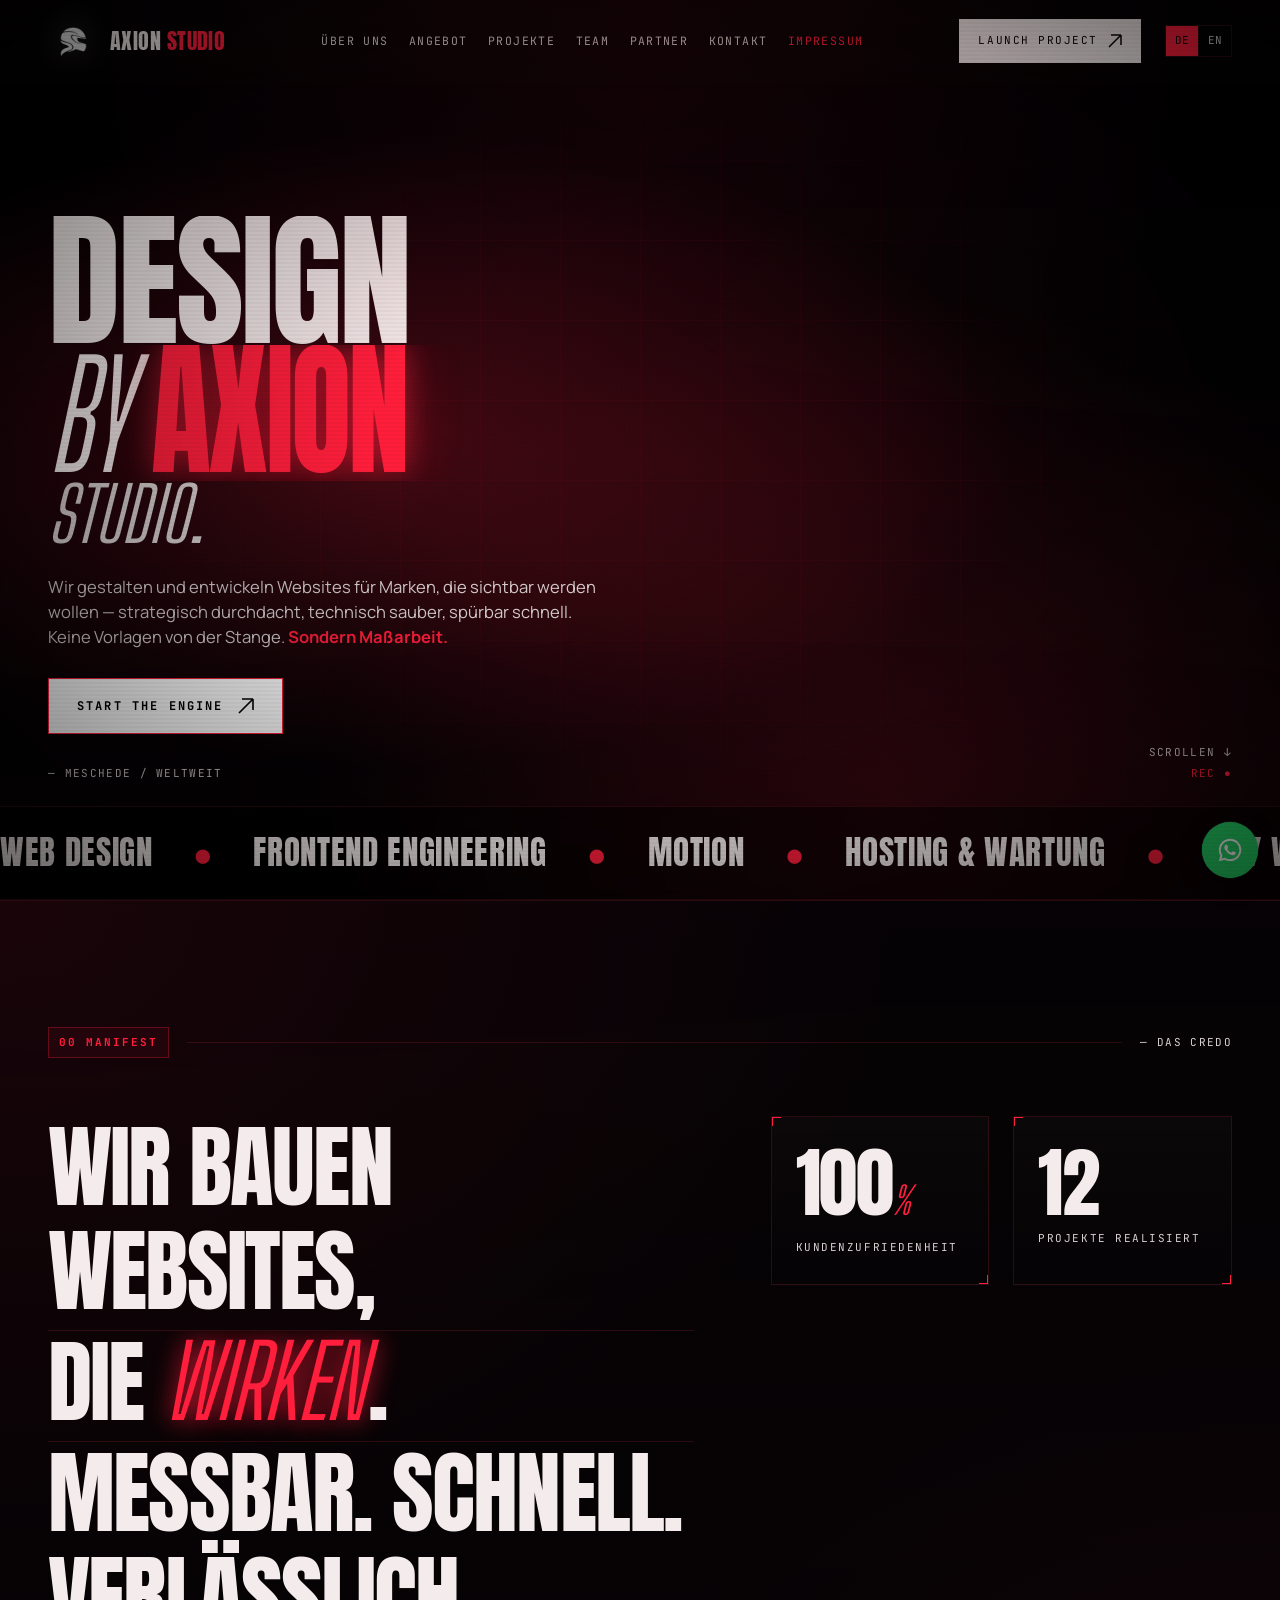
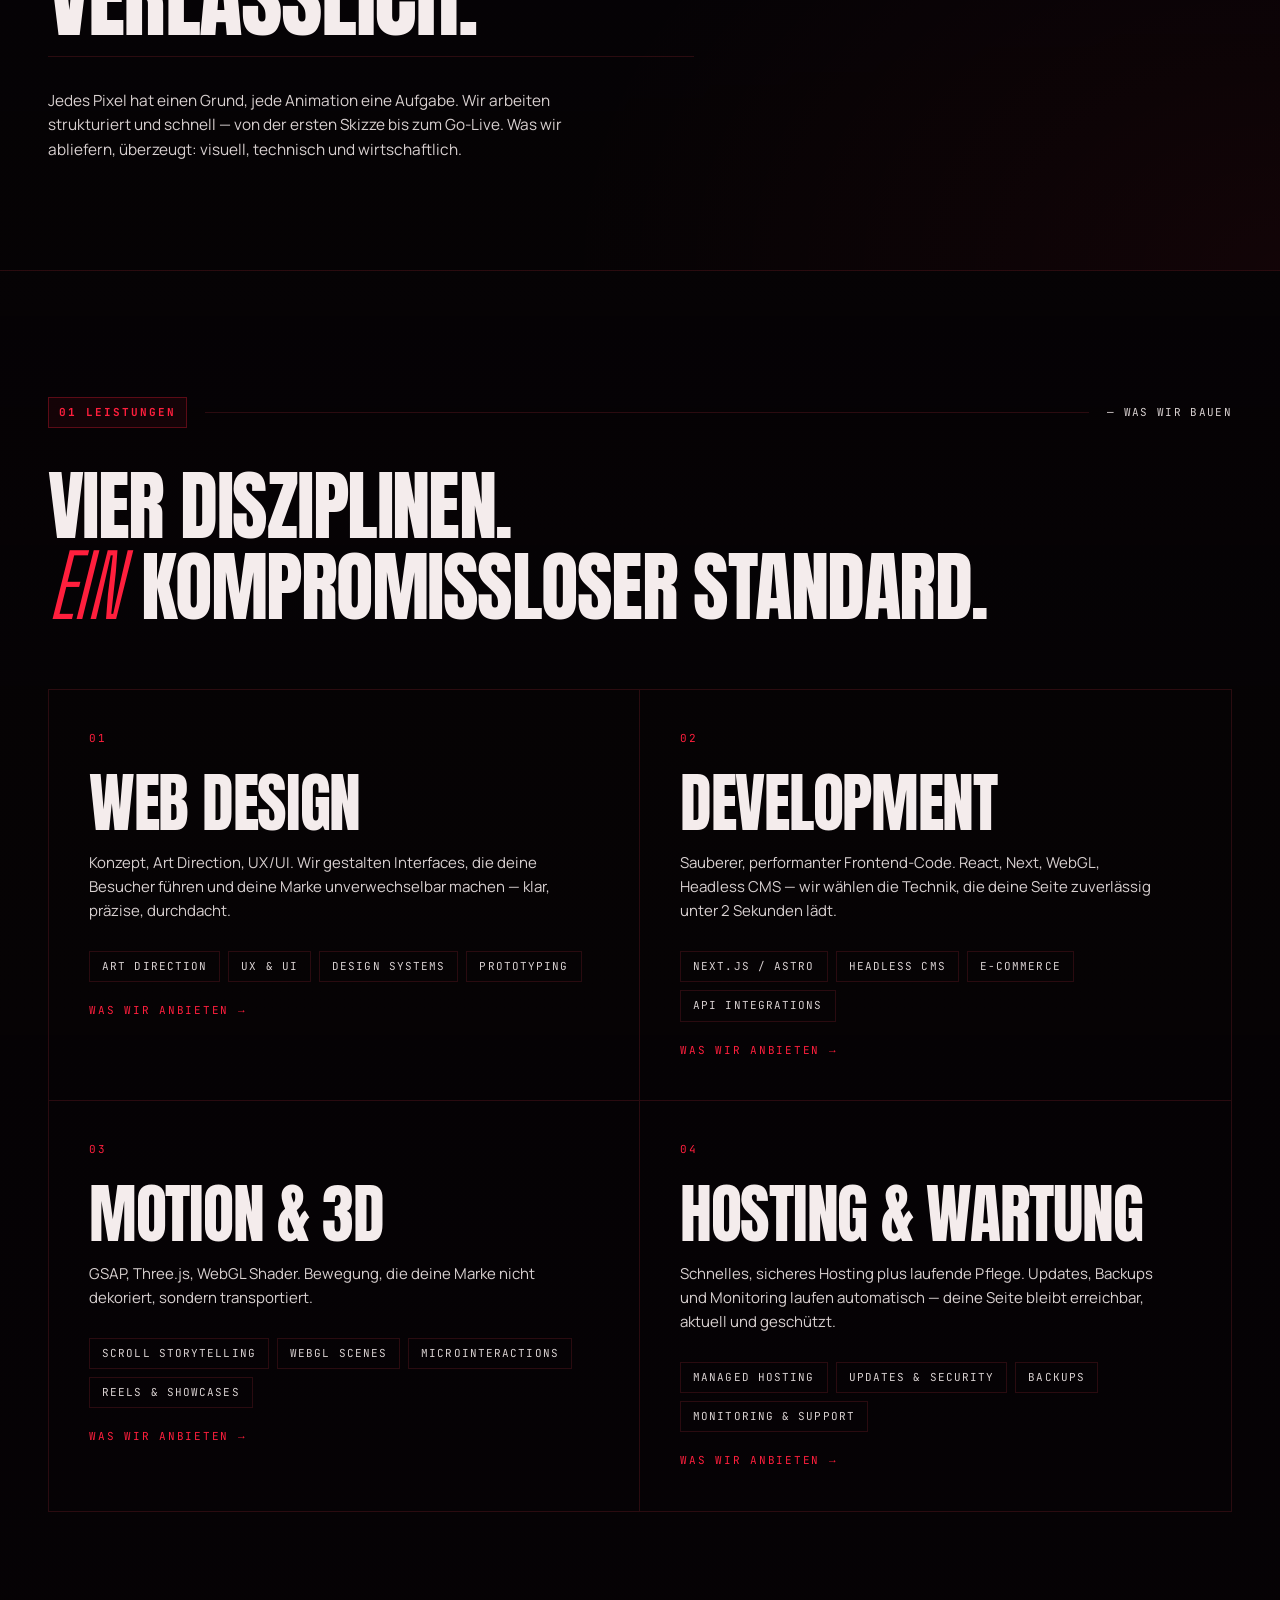
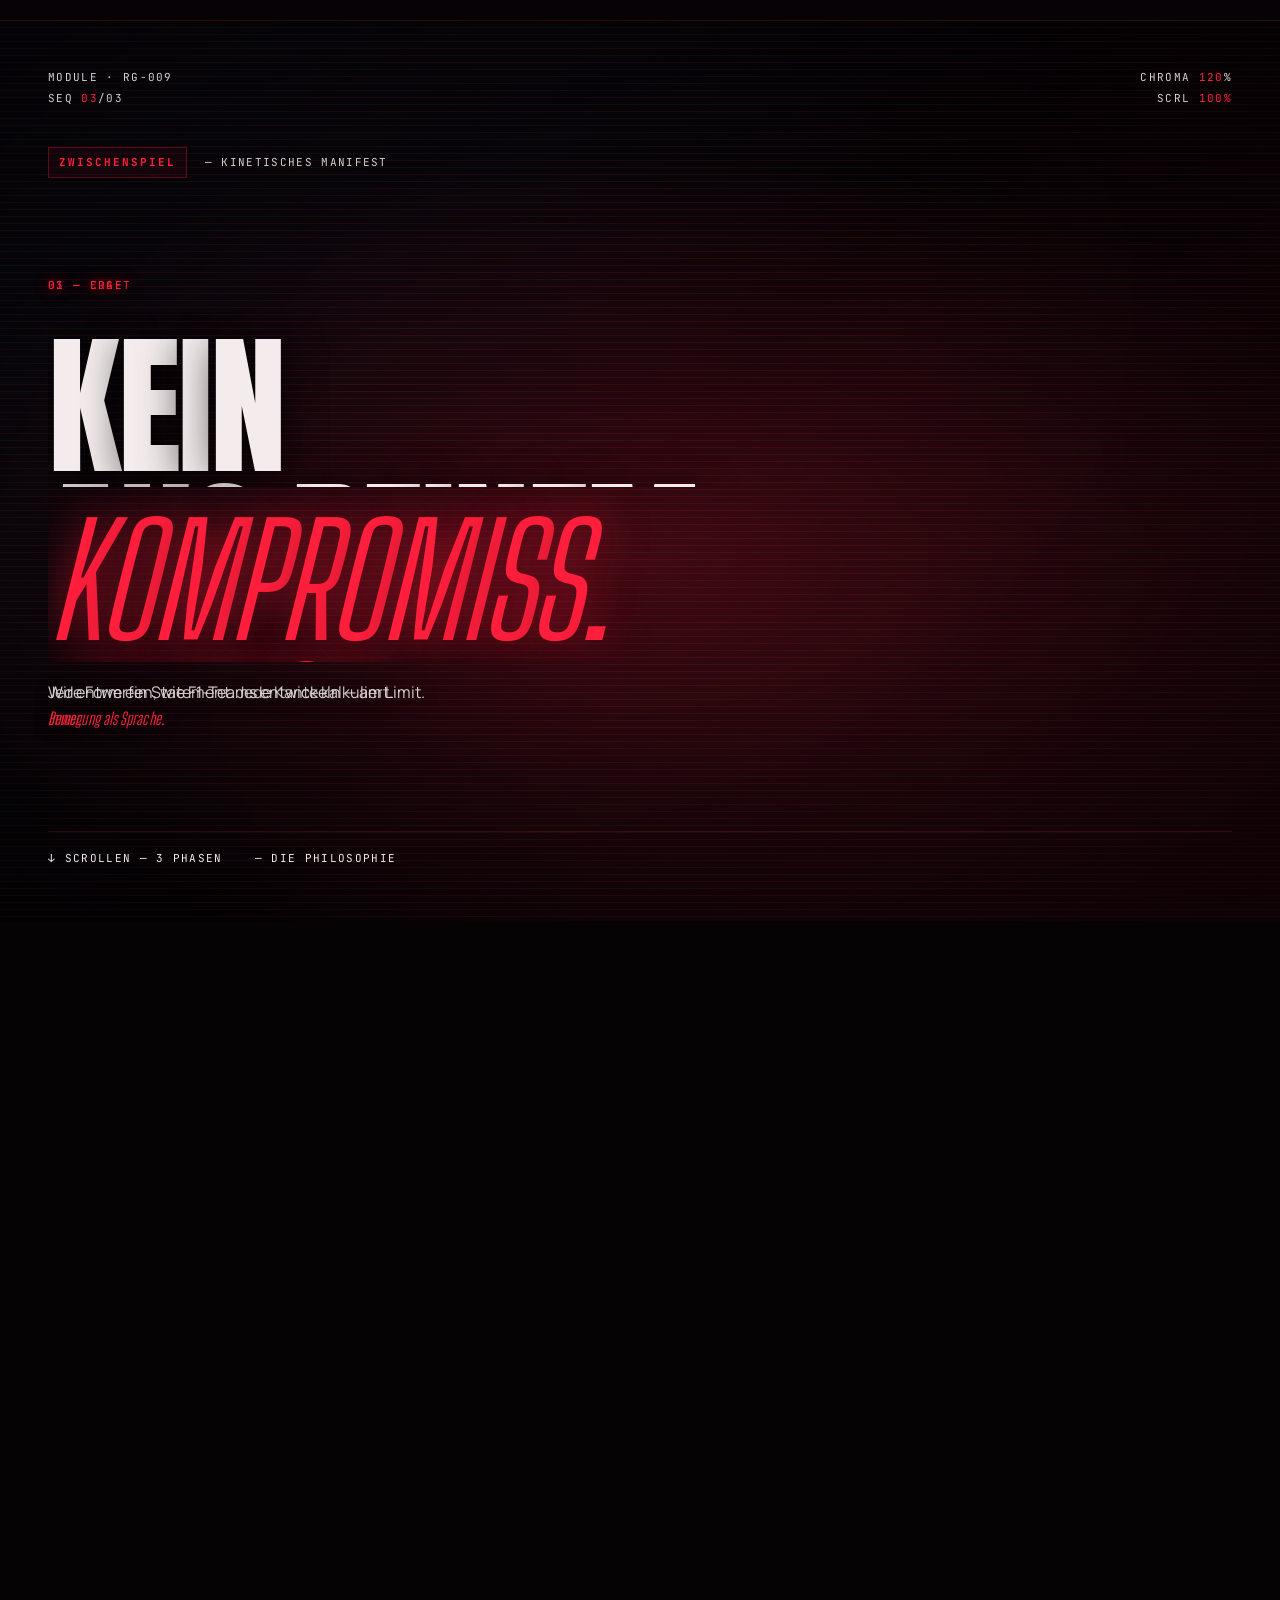
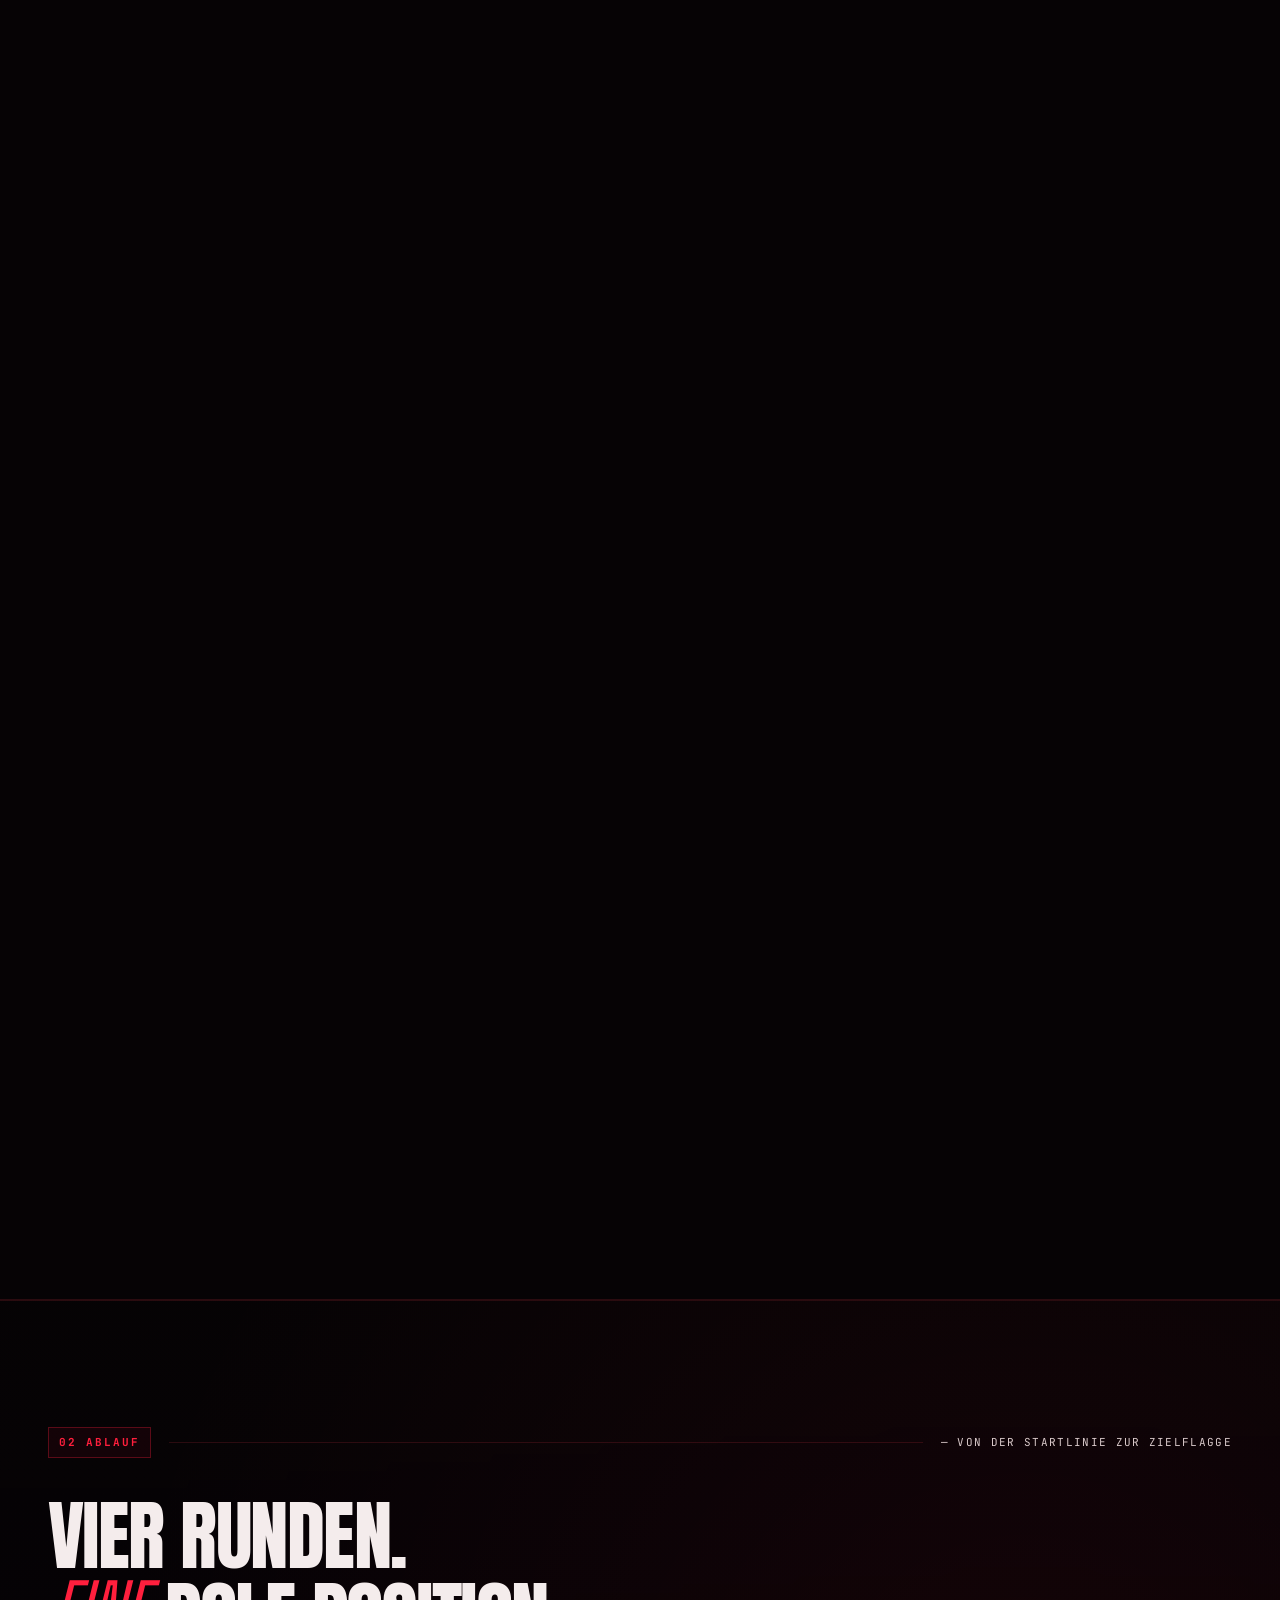
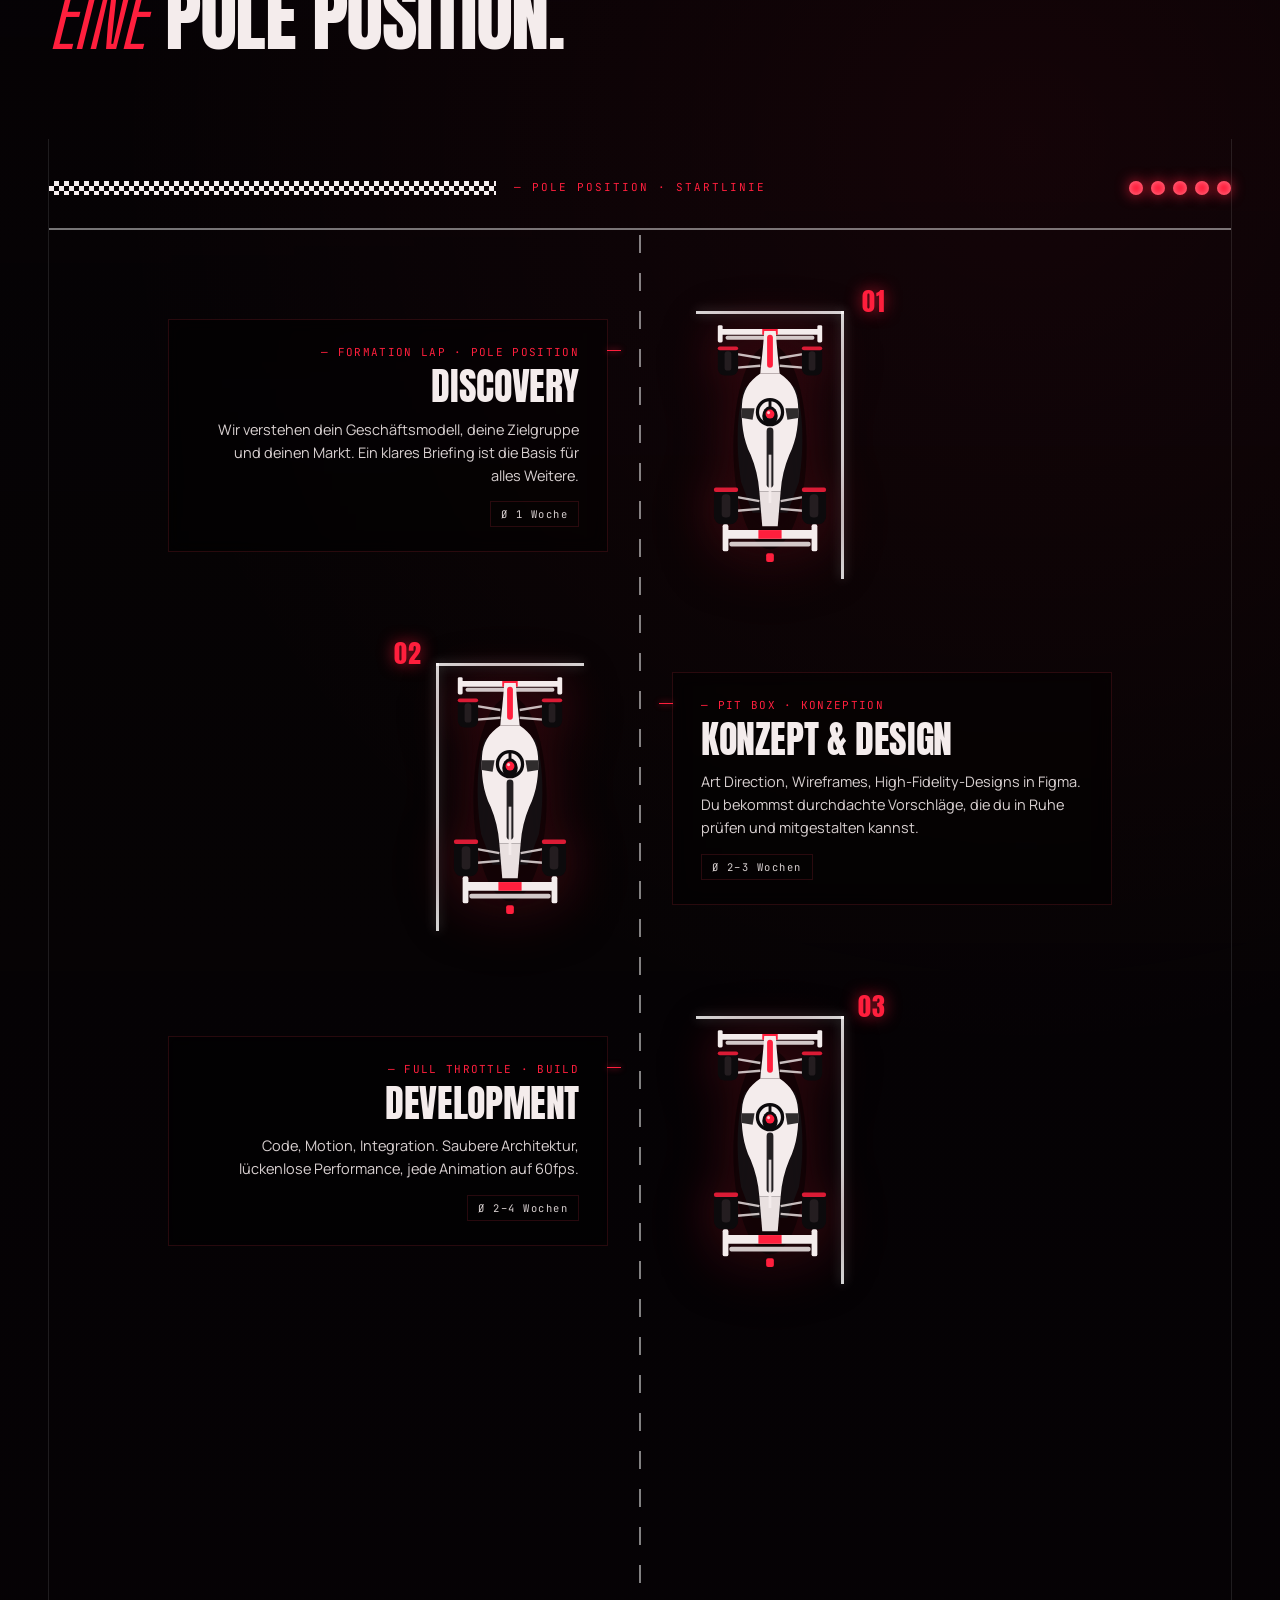
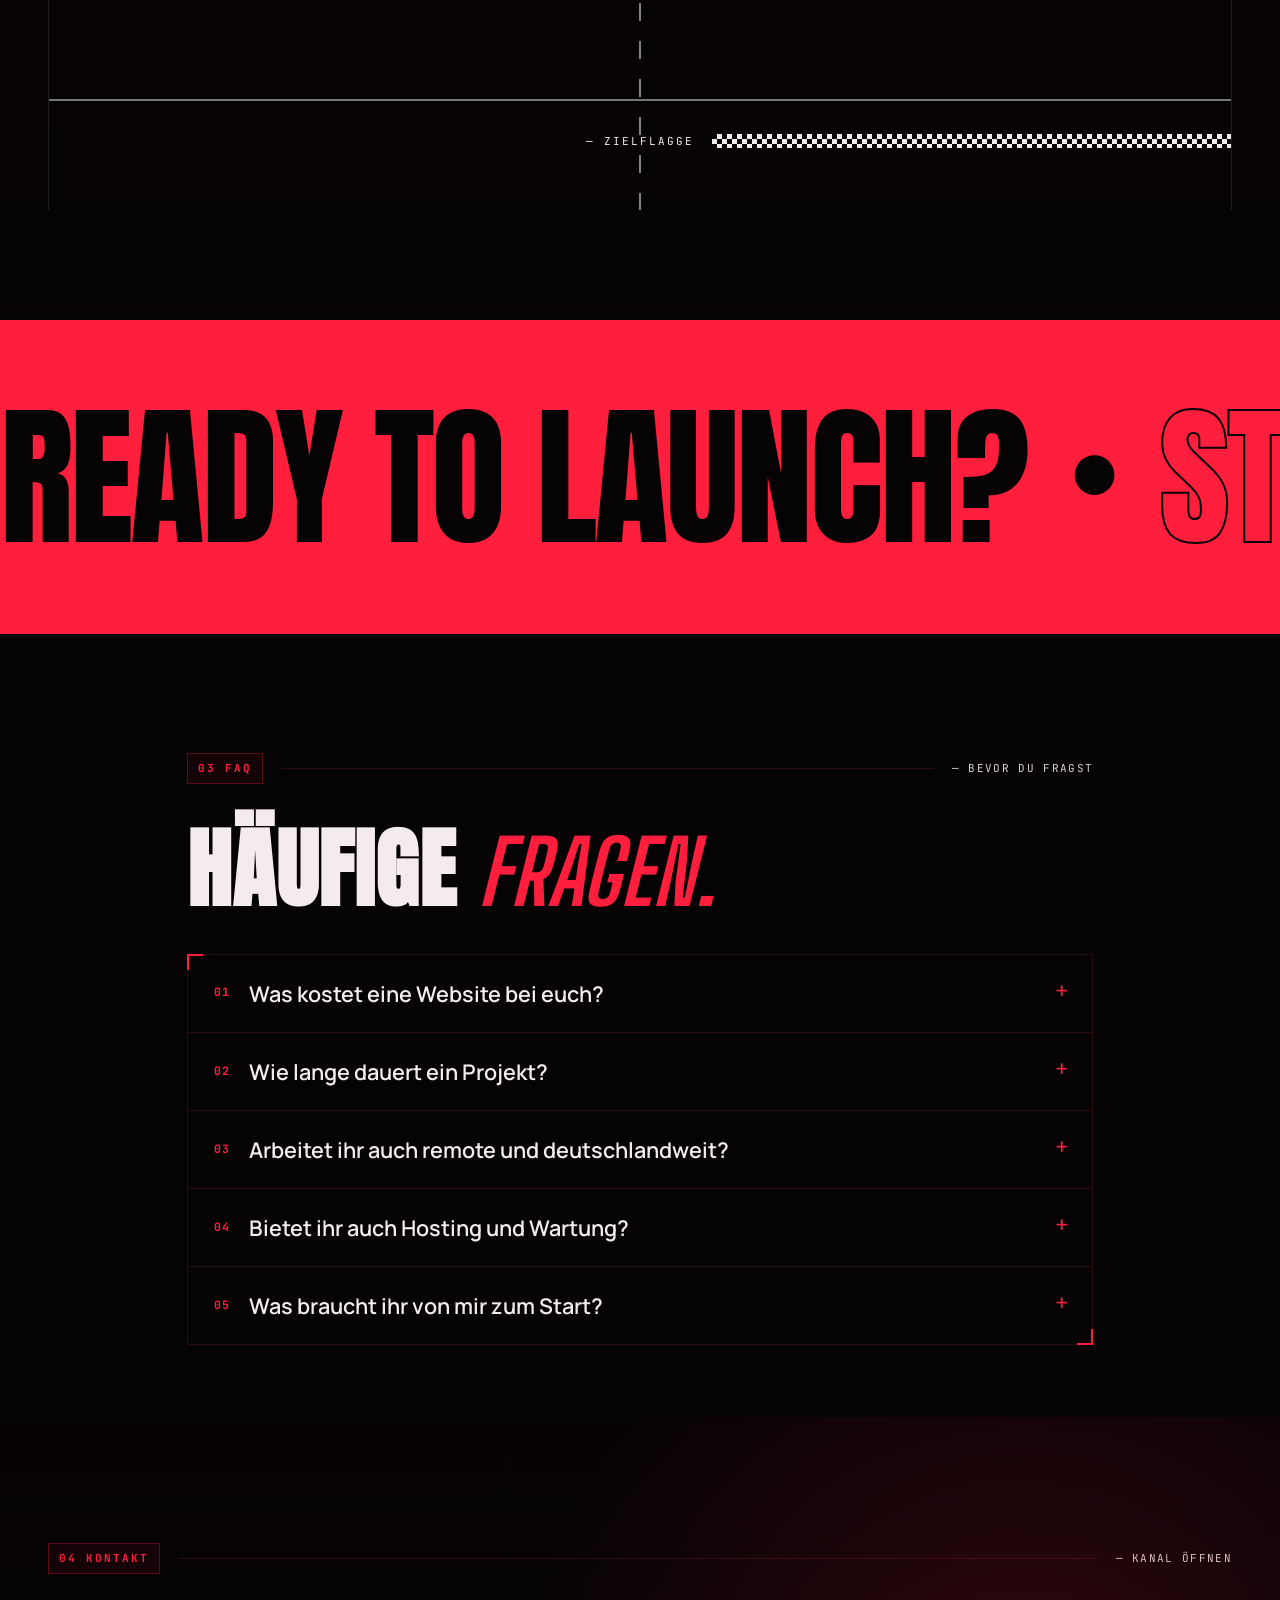
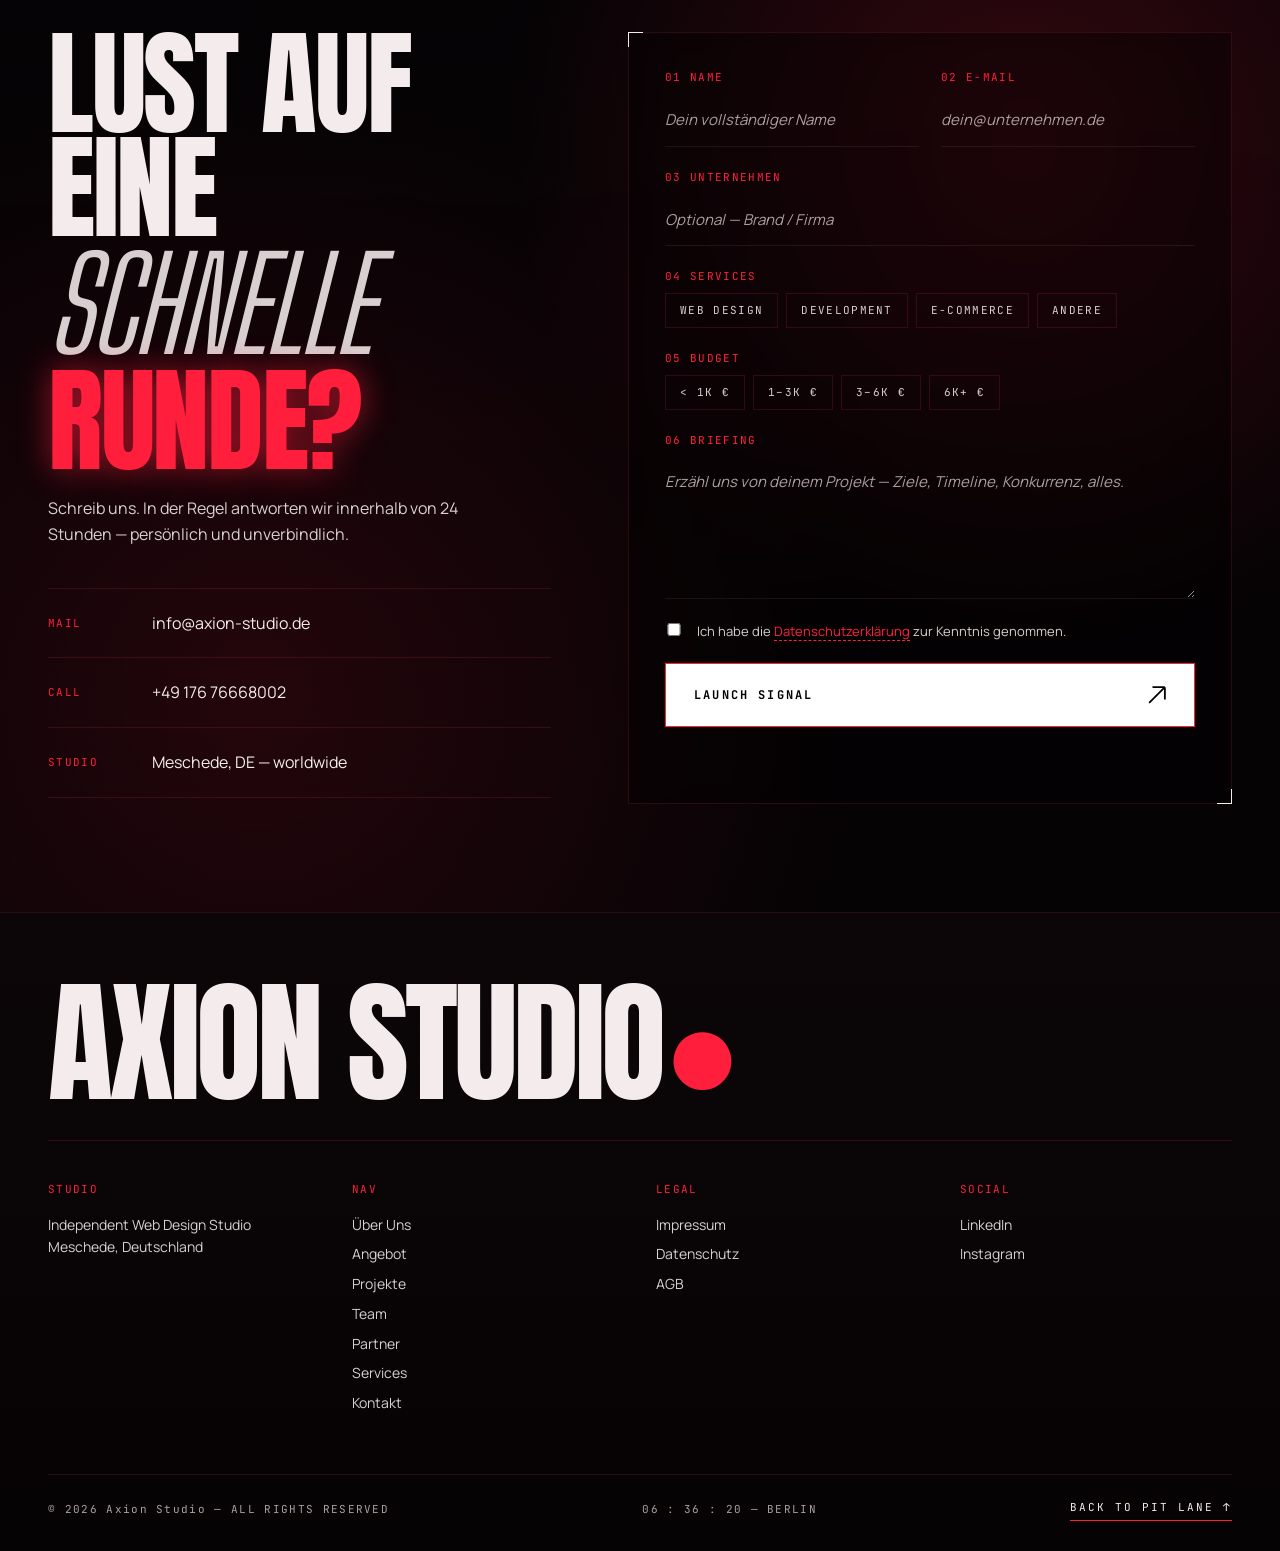
==== index.html @ 5457970e "Umsatzsteuer-Identifikationsnummer ins Impressum aufgenommen Der Inhaber hat seit heute eine vom BZS" ====
<!DOCTYPE html>
<html lang="de">
<head>
  <meta charset="UTF-8" />
  <meta name="viewport" content="width=device-width, initial-scale=1.0" />
  <meta http-equiv="Content-Security-Policy" content="default-src 'self'; script-src 'self' https://static.cloudflareinsights.com; style-src 'self' 'unsafe-inline'; img-src 'self' data:; font-src 'self'; media-src 'self'; connect-src 'self' https://qcbarlmhsgupeqwehnwe.supabase.co https://cloudflareinsights.com https://static.cloudflareinsights.com; object-src 'none'; frame-src 'none'; base-uri 'self'; form-action 'self'; upgrade-insecure-requests" />
  <meta name="google-site-verification" content="KVWagdKwjMBX_V4pYuZyJR6mR2KfFpNBnR5O7Z0sQBQ" />
  <meta name="description" content="Performance-starke Websites aus Meschede: Web Design, Development, Motion &amp; 3D und Hosting. Wir bauen Auftritte für Marken, die sichtbar werden wollen." />
  <title>Axion Studio — Web-Design-Studio aus Meschede</title>
  <link rel="canonical" href="https://axion-studio.de/" />
  <meta name="robots" content="index, follow" />
  <meta name="author" content="Tolunay Usul" />
  <meta name="theme-color" content="#060305" />
  <meta property="og:type" content="website" />
  <meta property="og:site_name" content="Axion Studio" />
  <meta property="og:locale" content="de_DE" />
  <meta property="og:title" content="Axion Studio — Web-Design-Studio aus Meschede" />
  <meta property="og:description" content="Performance-starke Websites aus Meschede: Web Design, Development, Motion &amp; 3D und Hosting. Wir bauen Auftritte für Marken, die sichtbar werden wollen." />
  <meta property="og:url" content="https://axion-studio.de/" />
  <meta property="og:image" content="https://axion-studio.de/assets/images/og-cover.jpg" />
  <meta property="og:image:width" content="1200" />
  <meta property="og:image:height" content="630" />
  <meta property="og:image:alt" content="Axion Studio — Webdesign &amp; Webentwicklung aus Meschede" />
  <meta name="twitter:card" content="summary_large_image" />
  <meta name="twitter:title" content="Axion Studio — Web-Design-Studio aus Meschede" />
  <meta name="twitter:description" content="Performance-starke Websites aus Meschede: Web Design, Development, Motion &amp; 3D und Hosting. Wir bauen Auftritte für Marken, die sichtbar werden wollen." />
  <meta name="twitter:image" content="https://axion-studio.de/assets/images/og-cover.jpg" />
  <script type="application/ld+json">
  {
    "@context": "https://schema.org",
    "@graph": [
      {
        "@type": "ProfessionalService",
        "@id": "https://axion-studio.de/#studio",
        "name": "Axion Studio",
        "alternateName": "Axion Studio",
        "url": "https://axion-studio.de/",
        "image": "https://axion-studio.de/assets/images/og-cover.jpg",
        "description": "Unabhängiges Web-Design-Studio aus Meschede — individuell gestaltete, performance-starke Websites: Web Design, Development, Motion & 3D und Hosting & Wartung.",
        "founder": { "@type": "Person", "name": "Tolunay Usul" },
        "email": "info@axion-studio.de",
        "sameAs": [
          "https://www.linkedin.com/in/tolunay-usul-62949a325/",
          "https://www.instagram.com/axionstudio.de/"
        ],
        "telephone": "+49 176 76668002",
        "areaServed": ["Meschede", "Sauerland", "NRW", "Deutschland"],
        "knowsLanguage": ["de", "en"],
        "address": {
          "@type": "PostalAddress",
          "streetAddress": "Hudeweg 2",
          "addressLocality": "Meschede",
          "postalCode": "59872",
          "addressRegion": "NRW",
          "addressCountry": "DE"
        },
        "priceRange": "€€"
      },
      {
        "@type": "WebSite",
        "@id": "https://axion-studio.de/#website",
        "url": "https://axion-studio.de/",
        "name": "Axion Studio",
        "inLanguage": "de-DE",
        "publisher": { "@id": "https://axion-studio.de/#studio" }
      }
    ]
  }
  </script>
  <link rel="icon" type="image/png" sizes="any" href="assets/images/favicon.png?v=20260616a" />
  <link rel="apple-touch-icon" href="assets/images/favicon.png?v=20260616a" />
  <link rel="manifest" href="/site.webmanifest" />
  <link rel="preload" href="assets/fonts/anton-v27-latin.woff2" as="font" type="font/woff2" crossorigin />
  <!-- Hero-Poster mit hoher Prio vorladen → beim ersten Paint steht sofort ein echtes
       Standbild (= Frame 0 des Hero-Videos, nahtloser Übergang), keine gefühlte Ladeverzögerung. -->
  <link rel="preload" href="assets/images/hero-poster.jpg?v=20260726i" as="image" fetchpriority="high" />
  <!-- Scroll-Video-Poster (Frame 0) mit NIEDRIGER Prio vorladen → sobald der
       Hintergrund beim Runterscrollen sichtbar wird, steht sofort ein echtes
       Bild statt Schwarz (das Video decodiert dahinter). Konkurriert nicht mit dem Hero. -->
  <link rel="preload" href="assets/images/scroll-poster.jpg?v=20260726h" as="image" fetchpriority="low" />
  <link rel="stylesheet" href="assets/css/style.css?v=20260726p" />
</head>
<body>
  <a class="skip-link" href="#content">Zum Inhalt springen</a>

  <!-- BACKGROUND SCROLL VIDEO (manifest → contact) -->
  <div class="bg-scroll" id="bgScroll" aria-hidden="true">
    <video class="bg-scroll__video" id="bgScrollVideo" muted playsinline preload="auto" style="--poster:url(&quot;assets/images/scroll-poster.jpg?v=20260726l&quot;);--poster-mobile:url(&quot;assets/images/scroll-poster-mobile.jpg?v=20260726l&quot;)" disablepictureinpicture></video>
    <canvas class="bg-scroll__canvas" id="bgScrollCanvas" aria-hidden="true"></canvas>
    <div class="bg-scroll__tint"></div>
    <div class="bg-scroll__grid"></div>
  </div>

  <!-- NOISE + SCANLINES OVERLAY -->
  <div class="noise" aria-hidden="true"></div>
  <div class="scanlines" aria-hidden="true"></div>
  <div class="vignette" aria-hidden="true"></div>

  <!-- LOADER -->
  <div class="loader" id="loader">
    <div class="loader__bar"><span></span></div>
    <div class="loader__meta">
      <span class="loader__label">SYSTEM BOOT — INITIALIZING</span>
      <span class="loader__count" id="loaderCount">000</span>
    </div>
    <div class="loader__brand">Axion Studio</div>
  </div>

  <!-- NAV -->
  <header class="nav" id="nav">
    <a href="#top" class="nav__logo" aria-label="Axion Studio — Startseite">
      <span class="nav__logo-mark" aria-hidden="true">
        <img src="assets/images/logo.png?v=2" alt="" />
      </span>
      <span class="nav__logo-text">Axion<span> Studio</span></span>
    </a>
    <nav class="nav__links">
      <a href="about.html"     data-link>Über Uns</a>
      <a href="angebot.html"   data-link>Angebot</a>
      <a href="projekte.html"  data-link>Projekte</a>
      <a href="team.html"      data-link>Team</a>
      <a href="partner.html"   data-link>Partner</a>
      <a href="kontakt.html"   data-link>Kontakt</a>
      
      <a href="impressum.html" data-link class="nav__sub">Impressum</a>
    </nav>
    <a href="#contact" class="nav__cta" data-magnetic>
      <span>Launch Project</span>
      <svg width="14" height="14" viewBox="0 0 14 14" fill="none"><path d="M1 13L13 1M13 1H3M13 1V11" stroke="currentColor" stroke-width="1.5"/></svg>
    </a>
    <div class="lang-toggle" role="group" aria-label="Sprache / Language"><button type="button" class="lang-toggle__opt is-active" data-lang="de">DE</button><button type="button" class="lang-toggle__opt" data-lang="en">EN</button></div>
    <button class="nav__burger" id="navBurger" aria-label="Menü öffnen" aria-expanded="false">
      <span></span><span></span><span></span>
    </button>
  </header>

  <!-- MOBILE NAV OVERLAY -->
  <div class="mobile-nav" id="mobileNav" aria-hidden="true">
    <div class="mobile-nav__brand" aria-hidden="true">
      <img src="assets/images/logo.png?v=2" alt="" />
    </div>
    <nav class="mobile-nav__links">
      <a href="about.html"     data-mobile-link><em>Über Uns</em></a>
      <a href="angebot.html"   data-mobile-link><em>Angebot</em></a>
      <a href="projekte.html"  data-mobile-link><em>Projekte</em></a>
      <a href="team.html"      data-mobile-link><em>Team</em></a>
      <a href="partner.html"   data-mobile-link><em>Partner</em></a>
      <a href="kontakt.html"   data-mobile-link><em>Kontakt</em></a>
    </nav>
    <div class="mobile-nav__foot">
      <span class="mono">MESCHEDE · DE</span>
      <a href="mailto:info@axion-studio.de" class="mono">info@axion-studio.de</a>
    </div>
  </div>

  <main id="content">
  <!-- HERO -->
  <section class="hero" id="top">
    <!-- Desktop-Quelle steht bewusst ZUERST: ein Browser, der das media-Attribut
         ignorieren würde, nimmt dann die erste passende Quelle und verhält sich
         wie bisher. Kein Regress, nur ein Gewinn wo media ausgewertet wird.
         Der Mobile-Clip ist der mittige 9:16-Ausschnitt — exakt das, was
         object-fit:cover auf dem Handy ohnehin zeigt, nur ohne die ~60 %
         unsichtbare Breite mitzuladen (5.25 MB -> 1.58 MB). -->
    <video class="hero__video" autoplay muted loop playsinline preload="auto" style="--poster:url(&quot;assets/images/hero-poster.jpg?v=20260726l&quot;);--poster-mobile:url(&quot;assets/images/hero-poster-mobile.jpg?v=20260726l&quot;)">
      <source src="assets/video/hero.mp4?v=20260726i" type="video/mp4" media="(min-width: 901px)" />
      <source src="assets/video/hero-mobile.mp4?v=20260726i" type="video/mp4" media="(max-width: 900px)" />
      <source src="assets/video/hero.mp4?v=20260726i" type="video/mp4" />
    </video>
    <div class="hero__overlay"></div>
    <div class="hero__grid"></div>

    <div class="hero__corner hero__corner--bl">
      <span class="mono">— MESCHEDE / WELTWEIT</span>
    </div>
    <div class="hero__corner hero__corner--br">
      <span class="mono">SCROLLEN ↓</span>
      <span class="mono">REC ●</span>
    </div>

    <div class="hero__content">
      <h1 class="hero__title">
        <span class="line"><span class="word" data-text="DESIGN">DESIGN</span></span>
        <span class="line"><span class="word italic" data-text="BY">BY</span> <span class="word redline" data-text="AXION">AXION</span></span>
        <span class="line small"><span class="word" data-text="Studio.">Studio.</span></span>
      </h1>
      <p class="hero__sub">
        <span data-cms="start.hero.lead">Wir gestalten und entwickeln Websites für Marken, die sichtbar werden wollen — strategisch durchdacht, technisch sauber, spürbar schnell. Keine Vorlagen von der Stange.</span>
        <strong data-cms="start.hero.leadAccent">Sondern Maßarbeit.</strong>
      </p>
      <div class="hero__cta">
        <a href="#contact" class="btn btn--primary" data-magnetic>
          <span data-cms="start.hero.cta">START THE ENGINE</span>
          <svg width="16" height="16" viewBox="0 0 16 16" fill="none"><path d="M1 15L15 1M15 1H4M15 1V12" stroke="currentColor" stroke-width="1.6"/></svg>
        </a>
      </div>
    </div>

    <div class="marquee marquee--hero">
      <div class="marquee__track">
        <span>WEB DESIGN</span><span class="dot">●</span>
        <span>FRONTEND ENGINEERING</span><span class="dot">●</span>
        <span>MOTION</span><span class="dot">●</span>
        <span>HOSTING & WARTUNG</span><span class="dot">●</span>
        <span>3D / WEBGL</span><span class="dot">●</span>
        <span>E-COMMERCE</span><span class="dot">●</span>
        <span>WEB DESIGN</span><span class="dot">●</span>
        <span>FRONTEND ENGINEERING</span><span class="dot">●</span>
        <span>MOTION</span><span class="dot">●</span>
        <span>HOSTING & WARTUNG</span><span class="dot">●</span>
        <span>3D / WEBGL</span><span class="dot">●</span>
        <span>E-COMMERCE</span><span class="dot">●</span>
      </div>
    </div>
  </section>

  <!-- MANIFESTO -->
  <section class="manifesto" id="manifesto">
    <div class="section-head">
      <span class="section-num">00 MANIFEST</span>
      <span class="section-line"></span>
      <span class="mono">— DAS CREDO</span>
    </div>

    <div class="manifesto__grid">
      <div class="manifesto__text">
        <h2 class="reveal-text">
          <span>Wir bauen Websites,</span>
          <span>die <em>wirken</em>.</span>
          <span>Messbar. Schnell. Verlässlich.</span>
        </h2>
        <p class="manifesto__lead" data-cms="start.manifesto.lead">
          Jedes Pixel hat einen Grund, jede Animation eine Aufgabe.
          Wir arbeiten strukturiert und schnell — von der ersten Skizze bis zum Go-Live. Was wir abliefern, überzeugt: visuell, technisch und wirtschaftlich.
        </p>
      </div>

      <div class="manifesto__stats">
        <div class="stat">
          <span class="stat__num" data-count="100" data-cms-count="start.stats.0.num">0</span><span class="stat__suffix" data-cms="start.stats.0.suffix">%</span>
          <span class="stat__label" data-cms="start.stats.0.label">Kundenzufriedenheit</span>
        </div>
        <div class="stat">
          <span class="stat__num" data-count="12" data-cms-count="start.stats.1.num">0</span>
          <span class="stat__label" data-cms="start.stats.1.label">Projekte realisiert</span>
        </div>
      </div>
    </div>
  </section>

  <!-- SERVICES — the four disciplines; each card links to the dedicated
       "Was wir anbieten" page (angebot.html) with the solar explorer. -->
  <section class="services" id="services">
    <div class="section-head">
      <span class="section-num">01 LEISTUNGEN</span>
      <span class="section-line"></span>
      <span class="mono">— WAS WIR BAUEN</span>
    </div>

    <h2 class="services__title">
      Vier Disziplinen.<br/>
      <em>Ein</em> kompromissloser Standard.
    </h2>

    <div class="services__list">
      <a class="service" data-service href="angebot.html">
        <div class="service__head">
          <span class="service__num">01</span>
        </div>
        <h3 class="service__title" data-cms="start.services.0.title">Web Design</h3>
        <p class="service__desc" data-cms="start.services.0.desc">
          Konzept, Art Direction, UX/UI. Wir gestalten Interfaces, die deine Besucher führen und deine Marke unverwechselbar machen — klar, präzise, durchdacht.
        </p>
        <ul class="service__items" data-cms-list="start.services.0.items" data-cms-tpl="bullet">
          <li>Art Direction</li>
          <li>UX & UI</li>
          <li>Design Systems</li>
          <li>Prototyping</li>
        </ul>
        <span class="service__more mono" data-cms="start.servicesMore">Was wir anbieten →</span>
        <div class="service__glow"></div>
      </a>

      <a class="service" data-service href="angebot.html">
        <div class="service__head">
          <span class="service__num">02</span>
        </div>
        <h3 class="service__title" data-cms="start.services.1.title">Development</h3>
        <p class="service__desc" data-cms="start.services.1.desc">
          Sauberer, performanter Frontend-Code. React, Next, WebGL, Headless CMS — wir wählen die Technik, die deine Seite zuverlässig unter 2 Sekunden lädt.
        </p>
        <ul class="service__items" data-cms-list="start.services.1.items" data-cms-tpl="bullet">
          <li>Next.js / Astro</li>
          <li>Headless CMS</li>
          <li>E-Commerce</li>
          <li>API Integrations</li>
        </ul>
        <span class="service__more mono" data-cms="start.servicesMore">Was wir anbieten →</span>
        <div class="service__glow"></div>
      </a>

      <a class="service" data-service href="angebot.html">
        <div class="service__head">
          <span class="service__num">03</span>
        </div>
        <h3 class="service__title" data-cms="start.services.2.title">Motion & 3D</h3>
        <p class="service__desc" data-cms="start.services.2.desc">
          GSAP, Three.js, WebGL Shader. Bewegung, die deine Marke nicht dekoriert, sondern <em>transportiert</em>.
        </p>
        <ul class="service__items" data-cms-list="start.services.2.items" data-cms-tpl="bullet">
          <li>Scroll Storytelling</li>
          <li>WebGL Scenes</li>
          <li>Microinteractions</li>
          <li>Reels & Showcases</li>
        </ul>
        <span class="service__more mono" data-cms="start.servicesMore">Was wir anbieten →</span>
        <div class="service__glow"></div>
      </a>

      <a class="service" data-service href="angebot.html">
        <div class="service__head">
          <span class="service__num">04</span>
        </div>
        <h3 class="service__title" data-cms="start.services.3.title">Hosting & Wartung</h3>
        <p class="service__desc" data-cms="start.services.3.desc">
          Schnelles, sicheres Hosting plus laufende Pflege. Updates, Backups und Monitoring laufen automatisch — deine Seite bleibt erreichbar, aktuell und geschützt.
        </p>
        <ul class="service__items" data-cms-list="start.services.3.items" data-cms-tpl="bullet">
          <li>Managed Hosting</li>
          <li>Updates & Security</li>
          <li>Backups</li>
          <li>Monitoring & Support</li>
        </ul>
        <span class="service__more mono" data-cms="start.servicesMore">Was wir anbieten →</span>
        <div class="service__glow"></div>
      </a>
    </div>
  </section>

  <!-- ENGINEERING / KINETIC TYPOGRAPHY + COLOR-PLAY -->
  <section class="engineering" id="engineering">
    <div class="engineering__inner">
      <!-- Color treatments stacked over the bg-scroll video -->
      <div class="treatment treatment--burn"   aria-hidden="true"></div>
      <div class="treatment treatment--cool"   aria-hidden="true"></div>
      <div class="treatment treatment--strobe" aria-hidden="true"></div>
      <div class="treatment treatment--vignette" aria-hidden="true"></div>

      <div class="engineering__corner engineering__corner--tl">
        <span class="mono">MODULE · RG-009</span>
        <span class="mono">SEQ <em id="seqMeter">01</em>/03</span>
      </div>
      <div class="engineering__corner engineering__corner--tr">
        <span class="mono">CHROMA <em id="chromaMeter">100</em>%</span>
        <span class="mono">SCRL <em id="scrollMeter">0%</em></span>
      </div>

      <div class="engineering__head">
        <span class="section-num">ZWISCHENSPIEL</span>
        <span class="mono">— KINETISCHES MANIFEST</span>
      </div>

      <div class="phases">
        <!-- Phase 01 -->
        <article class="phase" data-phase="1">
          <span class="phase__num mono">01 — CRAFT</span>
          <h2 class="phase__title">
            <span class="line"><span class="word" data-text="Aus">Aus</span> <span class="word" data-text="reinem">reinem</span></span>
            <span class="line italic"><span class="word red" data-text="Karbon.">Karbon.</span></span>
          </h2>
          <p class="phase__lead">
            Jede Form ein Statement. Jede Kante kalkuliert.<br/><em>Bewegung als Sprache.</em>
          </p>
        </article>

        <!-- Phase 02 -->
        <article class="phase" data-phase="2">
          <span class="phase__num mono">02 — VELOCITY</span>
          <h2 class="phase__title">
            <span class="line"><span class="word" data-text="Gebaut">Gebaut</span> <span class="word" data-text="für">für</span></span>
            <span class="line italic"><span class="word red" data-text="Speed.">Speed.</span></span>
          </h2>
          <p class="phase__lead">
            Kurze Ladezeit. 60 fps unverhandelbar.<br/><em>Performance ist Charakter.</em>
          </p>
        </article>

        <!-- Phase 03 -->
        <article class="phase" data-phase="3">
          <span class="phase__num mono">03 — EDGE</span>
          <h2 class="phase__title">
            <span class="line"><span class="word" data-text="Kein">Kein</span></span>
            <span class="line italic"><span class="word red" data-text="Kompromiss.">Kompromiss.</span></span>
          </h2>
          <p class="phase__lead">
            Wir entwerfen, wie F1-Teams entwickeln — am Limit.<br/><em>Immer.</em>
          </p>
        </article>
      </div>

      <div class="engineering__legend">
        <span class="mono">↓ SCROLLEN — 3 PHASEN</span>
        <span class="mono">— DIE PHILOSOPHIE</span>
      </div>
    </div>
  </section>

  <!-- PROCESS -->
  <section class="process" id="process">
    <div class="section-head">
      <span class="section-num">02 ABLAUF</span>
      <span class="section-line"></span>
      <span class="mono">— VON DER STARTLINIE ZUR ZIELFLAGGE</span>
    </div>

    <h2 class="process__title">
      Vier Runden.<br/>
      <em>Eine</em> Pole Position.
    </h2>

    <!-- Inline reusable F1 SVG symbol — detailed top-down car:
         multi-element wings, suspension arms, halo + helmet, shark fin,
         rim details, tire bands, floor shadow, rain light. -->
    <svg width="0" height="0" style="position:absolute" aria-hidden="true">
      <defs>
        <symbol id="f1car" viewBox="0 0 120 260">
          <!-- ground shadow -->
          <ellipse cx="60" cy="132" rx="38" ry="106" fill="rgba(0,0,0,0.45)"/>

          <!-- FRONT WING: two elements + endplates -->
          <rect x="8"   y="10" width="104" height="6" rx="2" fill="currentColor"/>
          <rect x="14"  y="17" width="92"  height="4" rx="2" fill="currentColor" opacity="0.85"/>
          <rect x="6"   y="6"  width="5"   height="18" rx="1.5" fill="currentColor"/>
          <rect x="109" y="6"  width="5"   height="18" rx="1.5" fill="currentColor"/>
          <rect x="52"  y="10" width="16"  height="6" fill="#ff1f3d"/>

          <!-- NOSE (tapered) -->
          <path d="M 54 12 L 66 12 C 67 30 69 44 70 56 L 50 56 C 51 44 53 30 54 12 Z" fill="currentColor"/>
          <rect x="57" y="16" width="6" height="34" rx="3" fill="#ff1f3d"/>

          <!-- FRONT SUSPENSION ARMS -->
          <path d="M 50 40 L 26 36 M 50 48 L 26 50 M 70 40 L 94 36 M 70 48 L 94 50"
                stroke="currentColor" stroke-width="2.4" opacity="0.8" fill="none"/>

          <!-- FRONT TIRES + rims + red bands -->
          <rect x="6"   y="28" width="21" height="30" rx="7" fill="#0c0a0c"/>
          <rect x="93"  y="28" width="21" height="30" rx="7" fill="#0c0a0c"/>
          <rect x="13"  y="33" width="7"  height="20" rx="3" fill="#241d20"/>
          <rect x="100" y="33" width="7"  height="20" rx="3" fill="#241d20"/>
          <rect x="6"   y="28" width="21" height="4" rx="2" fill="#ff1f3d" opacity="0.85"/>
          <rect x="93"  y="28" width="21" height="4" rx="2" fill="#ff1f3d" opacity="0.85"/>

          <!-- FLOOR (darker, slightly wider than body) -->
          <path d="M 34 70 C 26 90 24 130 30 168 L 42 200 L 78 200 L 90 168 C 96 130 94 90 86 70 Z"
                fill="#161114" opacity="0.9"/>

          <!-- BODY: monocoque + sidepods, coke-bottle taper -->
          <path d="M 50 56 L 70 56 C 82 64 88 74 89 88 C 90 106 88 124 80 140 C 75 152 72 164 71 178 L 49 178 C 48 164 45 152 40 140 C 32 124 30 106 31 88 C 32 74 38 64 50 56 Z"
                fill="currentColor"/>

          <!-- sidepod intakes -->
          <path d="M 31 92 L 44 92 L 42 104 L 31 102 Z" fill="#0c0a0c" opacity="0.85"/>
          <path d="M 89 92 L 76 92 L 78 104 L 89 102 Z" fill="#0c0a0c" opacity="0.85"/>

          <!-- HALO + cockpit + helmet -->
          <circle cx="60" cy="96" r="13" fill="none" stroke="#0c0a0c" stroke-width="3.4"/>
          <line x1="60" y1="83" x2="60" y2="96" stroke="#0c0a0c" stroke-width="3"/>
          <ellipse cx="60" cy="100" rx="8" ry="10" fill="#0c0a0c"/>
          <circle cx="60" cy="98" r="4.6" fill="#ff1f3d"/>
          <circle cx="58.5" cy="96.5" r="1.6" fill="#ffd2d8" opacity="0.9"/>

          <!-- ENGINE SPINE + shark fin -->
          <rect x="56.5" y="112" width="7"   height="62" rx="3.5" fill="#0c0a0c" opacity="0.9"/>
          <rect x="58.6" y="140" width="2.8" height="50" fill="currentColor" opacity="0.9"/>

          <!-- REAR SUSPENSION ARMS -->
          <path d="M 49 188 L 26 184 M 49 196 L 26 198 M 71 188 L 94 184 M 71 196 L 94 198"
                stroke="currentColor" stroke-width="2.4" opacity="0.8" fill="none"/>

          <!-- REAR TIRES (wider) + rims + bands -->
          <rect x="2"   y="174" width="25" height="38" rx="8" fill="#0c0a0c"/>
          <rect x="93"  y="174" width="25" height="38" rx="8" fill="#0c0a0c"/>
          <rect x="10"  y="181" width="9"  height="24" rx="4" fill="#241d20"/>
          <rect x="101" y="181" width="9"  height="24" rx="4" fill="#241d20"/>
          <rect x="2"   y="174" width="25" height="4.5" rx="2" fill="#ff1f3d" opacity="0.85"/>
          <rect x="93"  y="174" width="25" height="4.5" rx="2" fill="#ff1f3d" opacity="0.85"/>

          <!-- gearbox taper -->
          <path d="M 49 178 L 71 178 L 68 214 L 52 214 Z" fill="currentColor" opacity="0.95"/>

          <!-- REAR WING: two elements + endplates + DRS stripe -->
          <rect x="14"  y="218" width="92" height="9" rx="3" fill="currentColor"/>
          <rect x="18"  y="230" width="84" height="5" rx="2" fill="currentColor" opacity="0.85"/>
          <rect x="11"  y="212" width="6" height="28" rx="2" fill="currentColor"/>
          <rect x="103" y="212" width="6" height="28" rx="2" fill="currentColor"/>
          <rect x="48"  y="218" width="24" height="9" fill="#ff1f3d"/>

          <!-- rain light -->
          <rect x="56" y="242" width="8" height="9" rx="2" fill="#ff1f3d"/>
        </symbol>
      </defs>
    </svg>

    <!-- STARTING GRID — real staggered F1 formation: continuous centre
         line, pole box RIGHT of the line, P2 LEFT and behind, alternating.
         Grid marks + numbers reveal on scroll, then each car drives in. -->
    <div class="grid">
      <div class="grid__startline" aria-hidden="true">
        <span class="grid__startline-flag"></span>
        <span class="mono">— POLE POSITION · STARTLINIE</span>
        <span class="grid__startline-lights">
          <span></span><span></span><span></span><span></span><span></span>
        </span>
      </div>

      <article class="grid__slot grid__slot--right" data-step data-pos="1">
        <div class="step__content">
          <span class="step__label mono" data-cms="start.process.0.label">— FORMATION LAP · POLE POSITION</span>
          <h3 data-cms="start.process.0.title">Discovery</h3>
          <p data-cms="start.process.0.desc">Wir verstehen dein Geschäftsmodell, deine Zielgruppe und deinen Markt. Ein klares Briefing ist die Basis für alles Weitere.</p>
          <span class="step__time mono" data-cms="start.process.0.time">Ø 1 Woche</span>
        </div>
        <div class="grid__box" aria-hidden="true">
          <span class="grid__pos mono">01</span>
          <span class="grid__mark"></span>
          <svg class="f1-car"><use href="#f1car"/></svg>
        </div>
      </article>

      <article class="grid__slot grid__slot--left" data-step data-pos="2">
        <div class="grid__box" aria-hidden="true">
          <span class="grid__pos mono">02</span>
          <span class="grid__mark"></span>
          <svg class="f1-car"><use href="#f1car"/></svg>
        </div>
        <div class="step__content">
          <span class="step__label mono" data-cms="start.process.1.label">— PIT BOX · KONZEPTION</span>
          <h3 data-cms="start.process.1.title">Konzept &amp; Design</h3>
          <p data-cms="start.process.1.desc">Art Direction, Wireframes, High-Fidelity-Designs in Figma. Du bekommst durchdachte Vorschläge, die du in Ruhe prüfen und mitgestalten kannst.</p>
          <span class="step__time mono" data-cms="start.process.1.time">Ø 2–3 Wochen</span>
        </div>
      </article>

      <article class="grid__slot grid__slot--right" data-step data-pos="3">
        <div class="step__content">
          <span class="step__label mono" data-cms="start.process.2.label">— FULL THROTTLE · BUILD</span>
          <h3 data-cms="start.process.2.title">Development</h3>
          <p data-cms="start.process.2.desc">Code, Motion, Integration. Saubere Architektur, lückenlose Performance, jede Animation auf 60fps.</p>
          <span class="step__time mono" data-cms="start.process.2.time">Ø 2–4 Wochen</span>
        </div>
        <div class="grid__box" aria-hidden="true">
          <span class="grid__pos mono">03</span>
          <span class="grid__mark"></span>
          <svg class="f1-car"><use href="#f1car"/></svg>
        </div>
      </article>

      <article class="grid__slot grid__slot--left" data-step data-pos="4">
        <div class="grid__box" aria-hidden="true">
          <span class="grid__pos mono">04</span>
          <span class="grid__mark"></span>
          <svg class="f1-car"><use href="#f1car"/></svg>
        </div>
        <div class="step__content">
          <span class="step__label mono" data-cms="start.process.3.label">— CHECKERED FLAG · GO-LIVE</span>
          <h3 data-cms="start.process.3.title">Launch &amp; Support</h3>
          <p data-cms="start.process.3.desc">Go-Live, Analytics, Iteration. Wir verschwinden nicht nach dem Launch — wir bleiben für dich ansprechbar.</p>
          <span class="step__time mono" data-cms="start.process.3.time">Laufend</span>
        </div>
      </article>

      <div class="grid__finishline" aria-hidden="true">
        <span class="mono">— ZIELFLAGGE</span>
        <span class="grid__checker"></span>
      </div>
    </div>
  </section>

  <!-- BIG MARQUEE -->
  <section class="big-marquee">
    <div class="marquee__track marquee__track--xl">
      <span>READY TO LAUNCH?</span>
      <span class="circle">●</span>
      <span class="outline">START YOUR PROJECT</span>
      <span class="circle">●</span>
      <span>READY TO LAUNCH?</span>
      <span class="circle">●</span>
      <span class="outline">START YOUR PROJECT</span>
      <span class="circle">●</span>
    </div>
  </section>

  <!-- FAQ -->
  <section class="faq" id="faq" aria-label="Häufige Fragen">
    <div class="section-head">
      <span class="section-num">03 FAQ</span>
      <span class="section-line"></span>
      <span class="mono">— BEVOR DU FRAGST</span>
    </div>
    <h2 class="faq__title">Häufige <em>Fragen.</em></h2>
    <div class="faq__list">
      <details class="faq__item">
        <summary class="faq__q">Was kostet eine Website bei euch?</summary>
        <div class="faq__a">Das hängt vom Umfang ab — eine Landingpage ist etwas anderes als ein mehrseitiger Auftritt mit Animationen. Nach einem kurzen Erstgespräch bekommst du ein transparentes Festpreis-Angebot. Keine versteckten Kosten, keine Überraschungen.</div>
      </details>
      <details class="faq__item">
        <summary class="faq__q">Wie lange dauert ein Projekt?</summary>
        <div class="faq__a">Eine Landingpage ist oft in 1–2 Wochen live, ein größerer Auftritt in 3–6 Wochen. Den genauen Fahrplan legen wir gleich zu Beginn fest — und halten ihn.</div>
      </details>
      <details class="faq__item">
        <summary class="faq__q">Arbeitet ihr auch remote und deutschlandweit?</summary>
        <div class="faq__a">Ja. Wir sitzen in Meschede, arbeiten aber remote-first für Kunden in ganz Deutschland, Österreich und der Schweiz. Ein persönlicher Ansprechpartner ist immer dabei.</div>
      </details>
      <details class="faq__item">
        <summary class="faq__q">Bietet ihr auch Hosting und Wartung?</summary>
        <div class="faq__a">Ja. Auf Wunsch übernehmen wir schnelles, sicheres Hosting plus laufende Pflege — Updates, Backups und Monitoring laufen automatisch. Deine Seite bleibt erreichbar, aktuell und geschützt.</div>
      </details>
      <details class="faq__item">
        <summary class="faq__q">Was braucht ihr von mir zum Start?</summary>
        <div class="faq__a">Ein kurzes Briefing zu deinem Vorhaben — und Texte, Bilder oder Logo, falls vorhanden. Den Rest klären wir gemeinsam im Erstgespräch. Du musst nicht wissen, wie eine Website technisch funktioniert. Das ist unser Job.</div>
      </details>
    </div>
  </section>
  <script type="application/ld+json">
  {
    "@context": "https://schema.org",
    "@type": "FAQPage",
    "mainEntity": [
      { "@type": "Question", "name": "Was kostet eine Website bei euch?", "acceptedAnswer": { "@type": "Answer", "text": "Das hängt vom Umfang ab — eine Landingpage ist etwas anderes als ein mehrseitiger Auftritt mit Animationen. Nach einem kurzen Erstgespräch bekommst du ein transparentes Festpreis-Angebot. Keine versteckten Kosten, keine Überraschungen." } },
      { "@type": "Question", "name": "Wie lange dauert ein Projekt?", "acceptedAnswer": { "@type": "Answer", "text": "Eine Landingpage ist oft in 1–2 Wochen live, ein größerer Auftritt in 3–6 Wochen. Den genauen Fahrplan legen wir gleich zu Beginn fest — und halten ihn." } },
      { "@type": "Question", "name": "Arbeitet ihr auch remote und deutschlandweit?", "acceptedAnswer": { "@type": "Answer", "text": "Ja. Wir sitzen in Meschede, arbeiten aber remote-first für Kunden in ganz Deutschland, Österreich und der Schweiz. Ein persönlicher Ansprechpartner ist immer dabei." } },
      { "@type": "Question", "name": "Bietet ihr auch Hosting und Wartung?", "acceptedAnswer": { "@type": "Answer", "text": "Ja. Auf Wunsch übernehmen wir schnelles, sicheres Hosting plus laufende Pflege — Updates, Backups und Monitoring laufen automatisch. Deine Seite bleibt erreichbar, aktuell und geschützt." } },
      { "@type": "Question", "name": "Was braucht ihr von mir zum Start?", "acceptedAnswer": { "@type": "Answer", "text": "Ein kurzes Briefing zu deinem Vorhaben — und Texte, Bilder oder Logo, falls vorhanden. Den Rest klären wir gemeinsam im Erstgespräch. Du musst nicht wissen, wie eine Website technisch funktioniert. Das ist unser Job." } }
    ]
  }
  </script>

  <!-- CONTACT -->
  <section class="contact" id="contact">
    <div class="contact__bg" aria-hidden="true"></div>

    <div class="section-head">
      <span class="section-num">04 KONTAKT</span>
      <span class="section-line"></span>
      <span class="mono">— KANAL ÖFFNEN</span>
    </div>

    <div class="contact__grid">
      <div class="contact__intro">
        <h2 class="contact__title">
          Lust auf eine<br/>
          <em>schnelle</em><br/>
          <span class="redline">Runde?</span>
        </h2>
        <p class="contact__lead" data-cms="start.contact.lead">
          Schreib uns. In der Regel antworten wir innerhalb von 24 Stunden — persönlich und unverbindlich.
        </p>

        <div class="contact__details">
          <a href="mailto:info@axion-studio.de" class="contact__line" data-magnetic>
            <span class="mono">MAIL</span>
            <span>info@axion-studio.de</span>
          </a>
          <a href="tel:+4917676668002" class="contact__line" data-magnetic>
            <span class="mono">CALL</span>
            <span>+49 176 76668002</span>
          </a>
          <div class="contact__line">
            <span class="mono">STUDIO</span>
            <span>Meschede, DE — worldwide</span>
          </div>
        </div>
      </div>

      <form class="contact__form" id="contactForm" method="post" novalidate>
        <noscript>
          <p class="form-status is-err">Für das Formular wird JavaScript benötigt. Schreib uns stattdessen direkt an <a href="mailto:info@axion-studio.de">info@axion-studio.de</a> oder ruf an: <a href="tel:+4917676668002">+49 176 76668002</a>.</p>
        </noscript>
        <input type="text" name="website" tabindex="-1" autocomplete="off" aria-hidden="true" style="position:absolute;left:-9999px;width:1px;height:1px;opacity:0;" />
        <div class="form-row">
          <label class="field">
            <span class="field__label mono">01 NAME</span>
            <input type="text" name="name" required autocomplete="name" placeholder="Dein vollständiger Name" />
            <span class="field__bar"></span>
          </label>
          <label class="field">
            <span class="field__label mono">02 E-MAIL</span>
            <input type="email" name="email" required autocomplete="email" placeholder="dein@unternehmen.de" />
            <span class="field__bar"></span>
          </label>
        </div>

        <label class="field">
          <span class="field__label mono">03 UNTERNEHMEN</span>
          <input type="text" name="company" autocomplete="organization" placeholder="Optional — Brand / Firma" />
          <span class="field__bar"></span>
        </label>

        <fieldset class="field field--chips">
          <legend class="field__label mono">04 SERVICES</legend>
          <div class="chips">
            <label class="chip"><input type="checkbox" name="service" value="web-design"/><span>Web Design</span></label>
            <label class="chip"><input type="checkbox" name="service" value="development"/><span>Development</span></label>
            <label class="chip"><input type="checkbox" name="service" value="ecommerce"/><span>E-Commerce</span></label>
            <label class="chip"><input type="checkbox" name="service" value="other"/><span>Andere</span></label>
          </div>
        </fieldset>

        <fieldset class="field field--chips">
          <legend class="field__label mono">05 BUDGET</legend>
          <div class="chips chips--radio">
            <label class="chip"><input type="radio" name="budget" value="<1"/><span data-cms="budget.0">&lt; 1K €</span></label>
            <label class="chip"><input type="radio" name="budget" value="1-3"/><span data-cms="budget.1">1–3K €</span></label>
            <label class="chip"><input type="radio" name="budget" value="3-6"/><span data-cms="budget.2">3–6K €</span></label>
            <label class="chip"><input type="radio" name="budget" value="6+"/><span data-cms="budget.3">6K+ €</span></label>
          </div>
        </fieldset>

        <label class="field">
          <span class="field__label mono">06 BRIEFING</span>
          <textarea name="message" rows="5" required placeholder="Erzähl uns von deinem Projekt — Ziele, Timeline, Konkurrenz, alles."></textarea>
          <span class="field__bar"></span>
        </label>

        <label class="consent">
          <input type="checkbox" name="consent" required />
          <span>Ich habe die <a href="impressum.html#datenschutz">Datenschutzerklärung</a> zur Kenntnis genommen.</span>
        </label>

        <button type="submit" class="btn btn--primary btn--block" data-magnetic>
          <span class="btn__label">LAUNCH SIGNAL</span>
          <span class="btn__icon">
            <svg width="18" height="18" viewBox="0 0 16 16" fill="none"><path d="M1 15L15 1M15 1H4M15 1V12" stroke="currentColor" stroke-width="1.6"/></svg>
          </span>
        </button>

        <div class="form-status" id="formStatus" aria-live="polite"></div>
      </form>
    </div>
  </section>
  </main>

  <!-- FOOTER -->
  <footer class="footer">
    <div class="footer__top">
      <h2 class="footer__giant">Axion Studio<span class="dot">●</span></h2>
    </div>
    <div class="footer__grid">
      <div class="footer__col">
        <span class="mono">STUDIO</span>
        <p>
          <span data-cms="footer.studio">Independent Web Design Studio</span><br/>
          <span data-cms="footer.location">Meschede, Deutschland</span>
        </p>
      </div>
      <div class="footer__col">
        <span class="mono">NAV</span>
        <a href="about.html">Über Uns</a>
        <a href="angebot.html">Angebot</a>
        <a href="projekte.html">Projekte</a>
        <a href="team.html">Team</a>
        <a href="partner.html">Partner</a>
        <a href="#services">Services</a>
        <a href="kontakt.html">Kontakt</a>
      </div>
      <div class="footer__col">
        <span class="mono">LEGAL</span>
        <a href="impressum.html">Impressum</a>
        <a href="impressum.html#datenschutz">Datenschutz</a>
        <a href="impressum.html#agb">AGB</a>
      </div>
      <div class="footer__col">
        <span class="mono">SOCIAL</span>
        <a href="https://www.linkedin.com/in/tolunay-usul-62949a325/" target="_blank" rel="noopener noreferrer">LinkedIn</a>
        <a href="https://www.instagram.com/axionstudio.de/" target="_blank" rel="noopener noreferrer">Instagram</a>
      </div>
    </div>
    <div class="footer__bottom">
      <span class="mono" data-cms="footer.copyright">© 2026 Axion Studio — ALL RIGHTS RESERVED</span>
      <span class="mono" id="clock">— : — : —</span>
      <a href="#top" class="footer__top-btn">BACK TO PIT LANE ↑</a>
    </div>
  </footer>

  <script src="assets/js/vendor/gsap.min.js?v=20260726p"></script>
  <script src="assets/js/vendor/ScrollTrigger.min.js?v=20260726p"></script>
  <script src="assets/js/vendor/lenis.min.js?v=20260726p"></script>
  <script src="assets/js/main.js?v=20260726n"></script>
  <script src="assets/js/content.js?v=20260725a"></script>
  <script src="assets/js/i18n.js?v=20260726q"></script>
  <!-- Cloudflare Web Analytics -->
  <script defer src="https://static.cloudflareinsights.com/beacon.min.js" data-cf-beacon='{"token": "d8266d7c9e09431c88ea4d6ecccccbe1"}'></script>
  <!-- End Cloudflare Web Analytics -->
</body>
</html>
---- assets/css/style.css ----
/* =========================================================
   REDLINE/STUDIO — Core Stylesheet
   Aggressive black/red/neon · racing-grade · brutalist
   ========================================================= */

:root {
  --bg: #060305;
  --bg-2: #0c0608;
  --bg-3: #150a0d;
  --ink: #f4ecec;
  --ink-dim: #d8d0d0;
  --ink-mute: #ab9fa0;
  --line: rgba(255, 60, 80, 0.15);
  --line-2: rgba(255, 255, 255, 0.07);
  --red: #ff1f3d;
  /* Textfarbe AUF einer Akzentflaeche — weiss verfehlt auf beiden Akzenten das
     AA-Kontrastminimum, dieser Wert haelt es in beiden Themes. */
  --on-accent: #08050a;
  --red-2: #ff003c;
  --red-deep: #b3001b;
  --red-glow: 255, 31, 61;
  --rose: #ffd2d8;
  --cream: #f4ecec;
  --grid: rgba(255, 31, 61, 0.06);

  --font-display: "Anton", "Bebas Neue", "Impact", sans-serif;
  --font-display-2: "Big Shoulders Display", "Anton", sans-serif;
  --font-mono: "JetBrains Mono", "IBM Plex Mono", monospace;
  --font-body: "Manrope", "Helvetica Neue", sans-serif;

  --ease: cubic-bezier(0.7, 0, 0.2, 1);
  --ease-out: cubic-bezier(0.16, 1, 0.3, 1);
  --ease-power: cubic-bezier(0.85, 0, 0.15, 1);
}

/* SUBPAGE THEME — the neon-red accent becomes a lighter neon BLUE. Applied via
   the theme-cool class on subpage bodies only (the homepage stays red). The whole
   UI is built on the red/glow/line/grid custom properties, so overriding them
   here recolours every accent, glow, animation and the logo name at once. */
.theme-cool {
  --line: rgba(41, 192, 255, 0.16);
  --red: #29c0ff;
  --red-2: #00a6ff;
  --red-deep: #0a5e96;
  --red-glow: 41, 192, 255;
  --rose: #cfeeff;
  --grid: rgba(41, 192, 255, 0.06);
}

* { box-sizing: border-box; margin: 0; padding: 0; }
*::selection { background: var(--red); color: #fff; text-shadow: none; }

/* =========================================================
   FONTS — selbst gehostet (DSGVO: kein Google-CDN, LG-München-
   Thema) + ein Dritt-Origin weniger im Rendering-Pfad.
   Latin-Subset deckt DE (Umlaute/ß/„") und EN ab. JetBrains
   Mono / Manrope / Big Shoulders sind Variable Fonts (eine
   Datei je Familie, font-weight als Bereich).
   ========================================================= */
@font-face {
  font-family: "Anton";
  font-style: normal;
  font-weight: 400;
  font-display: swap;
  src: url("../fonts/anton-v27-latin.woff2") format("woff2");
}
@font-face {
  font-family: "Big Shoulders Display";
  font-style: normal;
  font-weight: 100 900;
  font-display: swap;
  src: url("../fonts/big-shoulders-display-v24-latin.woff2") format("woff2");
}
@font-face {
  font-family: "JetBrains Mono";
  font-style: normal;
  font-weight: 100 800;
  font-display: swap;
  src: url("../fonts/jetbrains-mono-v24-latin.woff2") format("woff2");
}
@font-face {
  font-family: "Manrope";
  font-style: normal;
  font-weight: 200 800;
  font-display: swap;
  src: url("../fonts/manrope-v20-latin.woff2") format("woff2");
}

/* Native smooth-scroll is ONLY a fallback for when Lenis is off (no-JS or
   reduced-motion). Lenis adds .lenis to <html> and MUST own scrolling: a
   global scroll-behavior:smooth hijacks Lenis's own scrollTo()/settle calls
   into browser-native animations that fight its rAF loop → intermittent
   scroll stalls ("can't reach the top when scrolling up"). */
html:not(.lenis) { scroll-behavior: smooth; }
@media (prefers-reduced-motion: reduce) { html { scroll-behavior: auto; } }

html {
  /* Ankersprung und :target duerfen nicht unter der fixierten Kopfleiste
     landen — sonst ist das angesprungene Element (und der Tastaturfokus)
     verdeckt. */
  scroll-padding-top: 104px;
  /* Solid fallback before the video element loads. Painted FIRST in the stacking
     order, so .bg-scroll (z-index: -3) sits between this fallback and the body. */
  background: var(--bg);
  color: var(--ink);
  /* NOTE: do not use overflow-x: hidden on html — it breaks position: sticky.
     Horizontal overflow is clipped on body instead. */
}

/* Lenis smooth scroll — recommended setup */
html.lenis, html.lenis body { height: auto; }
.lenis.lenis-smooth { scroll-behavior: auto !important; }
.lenis.lenis-smooth [data-lenis-prevent] { overscroll-behavior: contain; }
.lenis.lenis-stopped { overflow: hidden; }
.lenis.lenis-smooth iframe { pointer-events: none; }

body {
  /* Body MUST stay transparent — a solid bg here would cover the scroll-video. */
  background: transparent;
  color: var(--ink);
  font-family: var(--font-body);
  font-weight: 400;
  font-size: 16px;
  line-height: 1.55;
  overflow-x: clip;
  -webkit-font-smoothing: antialiased;
  text-rendering: optimizeLegibility;
}

img, svg, video { max-width: 100%; display: block; }
a { color: inherit; text-decoration: none; }

/* Tastatur-Fokus im Marken-Look: gilt global (nur bei :focus-visible, nie
   bei Maus-Klick); Komponenten mit eigenem Focus-Style überschreiben das. */
:focus-visible { outline: 2px solid var(--red); outline-offset: 3px; }

/* SKIP-LINK — erstes fokussierbares Element jeder Seite. Sichtbar nur bei
   Tastaturfokus; ohne ihn muessen Tastatur- und Screenreader-Nutzer auf jeder
   Seite die komplette Navigation durchtabben. */
.skip-link {
  position: fixed; top: 0; left: 0; z-index: 2000;
  transform: translateY(-120%);
  padding: 14px 22px;
  background: var(--red); color: var(--on-accent);
  font-family: var(--font-mono); font-size: 12px;
  letter-spacing: 0.14em; text-transform: uppercase;
  transition: transform 0.2s var(--ease-out);
}
.skip-link:focus { transform: translateY(0); }
button { font: inherit; cursor: pointer; background: none; border: 0; color: inherit; }
input, textarea, select { font: inherit; color: inherit; }

/* =========================================================
   BACKGROUND SCROLL VIDEO
   ========================================================= */
.bg-scroll {
  position: fixed; inset: 0;
  z-index: -3;
  opacity: 0;
  pointer-events: none;
  transition: opacity 1.2s var(--ease-out);
  will-change: opacity;
}
.bg-scroll.is-active { opacity: 1; }
/* Full-page variant (team.html): the video is the page background across the
   WHOLE scroll, so it stays visible at all times (no edge fade). */
.bg-scroll--page { opacity: 1; }
/* Dark tint over the full-page background video so page text stays legible. */
.bg-scroll-tint {
  position: fixed; inset: 0;
  z-index: -2;
  pointer-events: none;
  background: linear-gradient(180deg,
    rgba(6, 3, 5, 0.80) 0%,
    rgba(6, 3, 5, 0.60) 36%,
    rgba(6, 3, 5, 0.64) 62%,
    rgba(6, 3, 5, 0.88) 100%);
}
/* Infinite background loop (about.html): a plain autoplay loop, no scrub. */
.bg-loop {
  position: fixed; inset: 0;
  z-index: -3;
  pointer-events: none;
}
/* Der frueher hier gesetzte `filter: contrast(1.1) saturate(1.25)` ist seit
   26.07.2026 IN DEN VIDEOS eingebacken (CLAUDE.md 13.7) - in allen vier
   Desktop-Clips, allen vier Mobile-Varianten UND allen vier poster-Bildern.
   Wer ihn hier wieder ergaenzt, wendet ihn ein ZWEITES Mal an. */
.bg-loop__video {
  position: absolute; inset: 0;
  width: 100%; height: 100%;
  object-fit: cover;
  transform: scale(1.04);
}
/* Kontakt mobile: the car front sits on the left of the frame — shift the
   cover crop left so the front reads centred in the portrait slice. */
@media (max-width: 900px) {
  /* feature the front tire: pull the cover-crop left + drop the slight zoom-in. */
  .bg-loop__video--front { object-position: 12% 50%; transform: scale(1.0); }
}

/* =========================================================
   REEL-REACTIVE LIGHT (team.html). main.js sets --reel-flash
   (0..1) from the bg video's currentTime, peaking briefly when the
   black car turns white (~11s). A SHORT effect sweeps from the
   CENTRE outward (two bright bands) WITHOUT washing the video — the
   background stays transparent / fully visible. As the bands reach
   the edges they clothe the TOP nav bar and the BOTTOM footer bar in
   a light beige (text inverts to dark there), giving the page a
   light look. Removed on mobile (--reel-flash stays 0).
   ========================================================= */
@property --reel-flash {
  syntax: "<number>";
  inherits: true;
  initial-value: 0;
}
:root { --reel-flash: 0; }
/* bar-light amount: ramps in as the bands near the top/bottom edges */
.reel-live { --bar: clamp(0, calc((var(--reel-flash) - 0.55) / 0.4), 1); }

/* two bright bands sweep from the centre out to the top + bottom edges */
.reel-band {
  position: fixed; left: 0; right: 0;
  height: 2px;
  z-index: 26;
  pointer-events: none;
  transform: translateY(-50%);
  mix-blend-mode: screen;
  background: linear-gradient(90deg, transparent, #fff 15%, #fff 85%, transparent);
  box-shadow: 0 0 30px 7px rgba(255, 255, 255, 0.9);
  opacity: clamp(0, calc(var(--reel-flash) * 8), 1);
}
.reel-band--top    { top: calc(50% - var(--reel-flash) * 50%); }  /* centre → top */
.reel-band--bottom { top: calc(50% + var(--reel-flash) * 50%); }  /* centre → bottom */

/* TOP nav bar clothes light as the upper band reaches it (bg only — content stays) */
.reel-live .nav::before {
  content: ""; position: absolute; inset: 0; z-index: 0;
  pointer-events: none;
  background: linear-gradient(180deg, #efe7d4, #e7ddc4);
  opacity: var(--bar);
}
.reel-live .nav > * { position: relative; }   /* nav content above the light overlay */
.reel-live .nav__logo-text { color: color-mix(in srgb, var(--ink), #0b0b0d calc(var(--bar) * 100%)); }
.reel-live .nav__links a,
.reel-live .nav__sep,
.reel-live .nav__cta { color: color-mix(in srgb, var(--ink-dim), #0b0b0d calc(var(--bar) * 100%)); }
.reel-live .nav__cta { border-color: color-mix(in srgb, var(--line), #0b0b0d calc(var(--bar) * 55%)); }

/* BOTTOM footer bar clothes light as the lower band reaches it */
.reel-live .footer { position: relative; }
.reel-live .footer::before {
  content: ""; position: absolute; inset: 0; z-index: 0;
  pointer-events: none;
  background: linear-gradient(180deg, #e7ddc4, #efe7d4);
  opacity: var(--bar);
}
.reel-live .footer > * { position: relative; }
.reel-live .footer__giant,
.reel-live .footer__col p,
.reel-live .footer__col a,
.reel-live .footer__bottom .mono { color: color-mix(in srgb, var(--ink), #0b0b0d calc(var(--bar) * 100%)); }

@media (max-width: 900px) {
  .reel-band { display: none; }   /* sweep removed on mobile */
}

/* =========================================================
   PROJEKTE — big-type project index (premium, type-driven,
   sits over the bg video; accents follow the page theme).
   ========================================================= */
.proj-list { list-style: none; border-top: 1px solid var(--line); }
.proj { border-bottom: 1px solid var(--line); }
.proj > a,
.proj > .proj__row {
  display: grid;
  grid-template-columns: auto 1fr auto auto;
  align-items: baseline;
  gap: 28px;
  padding: clamp(18px, 3.2vh, 40px) 8px;
  text-decoration: none; color: inherit;
  position: relative;
  transition: padding-left 0.45s var(--ease-out);
}
.proj__row--soon { opacity: 0.58; }
.proj__row--soon .proj__name { color: var(--ink-mute); }
.proj > a::before {
  content: ""; position: absolute; left: 0; top: 0; bottom: 0; width: 0;
  background: linear-gradient(90deg, rgba(var(--red-glow), 0.12), transparent 72%);
  transition: width 0.45s var(--ease-out);
  z-index: -1;
}
.proj > a:hover { padding-left: 22px; }
.proj > a:hover::before { width: 100%; }
.proj__num { font-family: var(--font-mono); font-size: 12px; color: var(--red); letter-spacing: 0.1em; }
.proj__name {
  font-family: var(--font-display);
  font-size: clamp(28px, 5vw, 62px);
  line-height: 0.95; letter-spacing: -0.01em; text-transform: uppercase;
  color: var(--ink);
  transition: color 0.3s;
}
.proj > a:hover .proj__name { color: var(--red); }
.proj__cat { font-family: var(--font-mono); font-size: 11px; letter-spacing: 0.14em; text-transform: uppercase; color: var(--ink-dim); }
.proj__year { font-family: var(--font-mono); font-size: 12px; color: var(--ink-mute); }
@media (max-width: 760px) {
  .proj > a,
  .proj > .proj__row { grid-template-columns: auto 1fr; gap: 4px 16px; }
  .proj__cat { grid-column: 2; }
  .proj__year { grid-column: 1; grid-row: 1; justify-self: end; }
}

/* Featured case — large preview card that opens a live project */
.case-feature {
  display: grid;
  grid-template-columns: 1.12fr 1fr;
  gap: clamp(24px, 4vw, 56px);
  align-items: center;
  text-decoration: none; color: inherit;
  border: 1px solid var(--line);
  background: rgba(6, 3, 5, 0.42);
  padding: clamp(16px, 2.4vw, 28px);
  position: relative;
  transition: border-color 0.4s var(--ease-out), transform 0.4s var(--ease-out);
}
.case-feature + .case-feature { margin-top: clamp(20px, 3.5vh, 40px); }
.case-feature:hover { border-color: rgba(var(--red-glow), 0.55); transform: translateY(-3px); }
.case-feature__media {
  position: relative;
  overflow: hidden;
  border: 1px solid var(--line);
  aspect-ratio: 16 / 10;
  background: #0a0a0d;
}
.case-feature__media img {
  width: 100%; height: 100%; object-fit: cover; display: block;
  transition: transform 0.6s var(--ease-out);
}
.case-feature:hover .case-feature__media img { transform: scale(1.05); }
.case-feature__media::after {
  content: ""; position: absolute; inset: 0;
  background: linear-gradient(180deg, transparent 52%, rgba(6, 3, 5, 0.55));
  pointer-events: none;
}
.case-feature__badge {
  position: absolute; top: 12px; left: 12px;
  font-family: var(--font-mono);
  font-size: 11px; letter-spacing: 0.18em; text-transform: uppercase;
  color: #fff;
  background: rgba(var(--red-glow), 0.9);
  padding: 6px 10px;
}
.case-feature__kicker { display: block; color: var(--red); font-size: 12px; letter-spacing: 0.2em; margin-bottom: 14px; }
.case-feature__name {
  font-family: var(--font-display);
  font-size: clamp(34px, 5.2vw, 70px);
  line-height: 0.92; letter-spacing: -0.01em; text-transform: uppercase;
  color: var(--ink);
  margin-bottom: 16px;
  transition: color 0.3s;
}
.case-feature:hover .case-feature__name { color: var(--red); }
.case-feature__desc { color: var(--ink-dim); max-width: 46ch; margin-bottom: 22px; }
.case-feature__meta { display: flex; gap: 18px; flex-wrap: wrap; margin-bottom: 20px; }
.case-feature__meta .mono { font-size: 11px; letter-spacing: 0.14em; text-transform: uppercase; color: var(--ink-mute); }
.case-feature__cta {
  display: inline-flex; align-items: center; gap: 8px;
  font-family: var(--font-mono);
  font-size: 12px; letter-spacing: 0.16em; text-transform: uppercase;
  color: var(--red);
  border-bottom: 1px solid rgba(var(--red-glow), 0.5);
  padding-bottom: 4px;
}
@media (max-width: 760px) {
  .case-feature { grid-template-columns: 1fr; }
}
/* Der frueher hier gesetzte `filter: contrast(1.15) saturate(1.4)` ist seit
   26.07.2026 IM VIDEO eingebacken (siehe CLAUDE.md 13.7). Er lief sonst pro
   Frame ueber die volle Flaeche. Wer ihn hier wieder ergaenzt, wendet ihn ein
   ZWEITES Mal an. Gilt fuer Video UND Canvas gemeinsam - unterschiedliche
   Filter auf beiden lassen das Bild beim Proxy-Wechsel springen (13.3). */
.bg-scroll__video {
  position: absolute; inset: 0;
  width: 100%; height: 100%;
  object-fit: cover;
  transform: scale(1.05);
  will-change: transform;
}
/* Motion proxy: the canvas overlays the native video ONLY while
   scrolling (JS drives style.opacity). At rest it fades out and the
   full-resolution native video frame shows — zero quality loss. */
.bg-scroll__canvas {
  position: absolute; inset: 0;
  width: 100%; height: 100%;
  object-fit: cover;
  transform: scale(1.05);
  opacity: 0;
  transition: opacity 0.22s linear;
  will-change: opacity;
}
.bg-scroll__tint {
  position: absolute; inset: 0;
  background:
    radial-gradient(ellipse at 20% 30%, rgba(var(--red-glow), 0.22) 0%, transparent 60%),
    radial-gradient(ellipse at 80% 80%, rgba(var(--red-glow), 0.18) 0%, transparent 55%),
    linear-gradient(180deg, rgba(6, 3, 5, 0.15) 0%, rgba(6, 3, 5, 0.3) 100%);
}
.bg-scroll__grid {
  position: absolute; inset: 0;
  background-image:
    linear-gradient(to right, rgba(var(--red-glow), 0.05) 1px, transparent 1px),
    linear-gradient(to bottom, rgba(var(--red-glow), 0.05) 1px, transparent 1px);
  background-size: 80px 80px;
  mask-image: radial-gradient(ellipse at center, black 30%, transparent 90%);
  opacity: 0.5;
}

/* =========================================================
   VIDEO-POSTER ueber background-image statt poster-Attribut
   Das poster-Attribut laesst sich NICHT per Media-Query umschalten. Die
   Desktop-Clips sind quer (1600x900 / 1920x1080), die Mobile-Clips hoch
   (720x1280) — ein gemeinsames Poster passt also nie zu beiden. Auf dem
   Handy sah man vorher ein stark hochskaliertes Querformat-Standbild, das
   beim Videostart auf einen anderen Ausschnitt sprang.
   Loesung: jedes Video traegt seine Poster als CSS-Variablen, die Auswahl
   macht die Media-Query. Ein <video> ohne dekodierten Frame ist transparent,
   der Hintergrund scheint also durch (im Browser gegengeprueft).
   ========================================================= */
.hero__video,
.bg-loop__video,
#bgScrollVideo {
  background-image: var(--poster);
  background-size: cover;
  background-position: center;
  background-repeat: no-repeat;
}
@media (max-width: 900px) {
  .hero__video,
  .bg-loop__video,
  #bgScrollVideo { background-image: var(--poster-mobile, var(--poster)); }
  /* muss dem object-position der Videoflaeche folgen, sonst springt der
     Ausschnitt beim Uebergang Poster -> Wiedergabe (kontakt: Fahrzeugfront) */
  .bg-loop__video--front { background-position: 12% 50%; }
}

/* =========================================================
   OVERLAYS
   ========================================================= */
.noise {
  position: fixed; inset: 0; z-index: 9990;
  pointer-events: none; opacity: 0.07; mix-blend-mode: overlay;
  background-image: url("data:image/svg+xml;utf8,<svg xmlns='http://www.w3.org/2000/svg' width='200' height='200'><filter id='n'><feTurbulence type='fractalNoise' baseFrequency='0.85' numOctaves='2' stitchTiles='stitch'/><feColorMatrix values='0 0 0 0 0   0 0 0 0 0   0 0 0 0 0   0 0 0 0.9 0'/></filter><rect width='100%' height='100%' filter='url(%23n)'/></svg>");
  animation: noiseShift 0.6s steps(2) infinite;
}

@keyframes noiseShift {
  0%   { transform: translate(0, 0); }
  50%  { transform: translate(-3%, 2%); }
  100% { transform: translate(2%, -1%); }
}

.scanlines {
  position: fixed; inset: 0; z-index: 9991;
  pointer-events: none; opacity: 0.25;
  background: repeating-linear-gradient(
    to bottom,
    transparent 0px,
    transparent 2px,
    rgba(0, 0, 0, 0.25) 3px,
    transparent 4px
  );
  mix-blend-mode: multiply;
}

.vignette {
  position: fixed; inset: 0; z-index: 9989;
  pointer-events: none;
  background:
    radial-gradient(ellipse at 50% 50%, transparent 30%, rgba(0,0,0,0.55) 100%),
    radial-gradient(ellipse at 50% 0%, rgba(var(--red-glow), 0.08) 0%, transparent 60%);
}

/* =========================================================
   LOADER
   ========================================================= */
.loader {
  position: fixed; inset: 0; z-index: 10000;
  background: var(--bg);
  display: grid;
  grid-template-rows: 1fr auto auto;
  padding: clamp(20px, 4vw, 48px);
  transition: transform 1.2s var(--ease-power), opacity 0.6s 0.6s linear;
}
.loader.is-done { transform: translateY(-100%); opacity: 0; pointer-events: none; }
/* Fail-safe: stirbt das JS vor dem .is-done-Pfad (Exception, blockiertes CDN),
   blendet CSS den Loader nach 6s selbst aus — sonst bleibt die Seite für
   immer hinter dem schwarzen Overlay. Im Normalfall (is-done nach ~1.7s)
   feuert das ins bereits Unsichtbare. */
@keyframes loaderFailsafe { to { opacity: 0; visibility: hidden; pointer-events: none; } }
.loader { animation: loaderFailsafe 0.4s ease 6s forwards; }
.loader__bar {
  align-self: end;
  width: 100%; height: 2px;
  background: rgba(255,255,255,0.07);
  overflow: hidden;
  position: relative;
}
.loader__bar span {
  display: block; width: 0%; height: 100%;
  background: var(--red);
  box-shadow: 0 0 30px rgba(var(--red-glow), 0.9);
  transition: width 0.15s linear;
}
.loader__meta {
  display: flex; justify-content: space-between;
  font-family: var(--font-mono); font-size: 12px;
  letter-spacing: 0.1em; color: var(--ink-dim);
  margin-top: 18px;
}
.loader__count {
  color: var(--red);
  text-shadow: 0 0 20px rgba(var(--red-glow), 0.7);
}
.loader__brand {
  margin-top: 40px;
  font-family: var(--font-display);
  font-size: clamp(48px, 11vw, 180px);
  letter-spacing: -0.02em;
  line-height: 0.9;
  color: var(--ink);
  border-top: 1px solid var(--line);
  padding-top: 24px;
}

/* =========================================================
   NAV — always-on subtle backdrop. Earlier versions used
   mix-blend-mode: difference, which collapsed the layout
   against the giant red "REDLINE" hero text. Removed.
   ========================================================= */
.nav {
  position: fixed; top: 0; left: 0; right: 0; z-index: 100;
  padding: 16px clamp(20px, 4vw, 48px);
  display: grid;
  grid-template-columns: auto 1fr auto auto;
  align-items: center;
  gap: 24px;
  background: linear-gradient(180deg, rgba(6, 3, 5, 0.85) 0%, rgba(6, 3, 5, 0.55) 100%);
  backdrop-filter: blur(14px) saturate(1.2);
  -webkit-backdrop-filter: blur(14px) saturate(1.2);
  border-bottom: 1px solid transparent;
  transition: background 0.35s, border-color 0.35s, padding 0.35s;
}
.nav.is-scrolled {
  background: rgba(6, 3, 5, 0.88);
  border-bottom-color: var(--line);
  padding: 12px clamp(20px, 4vw, 48px);
}
.nav__logo {
  display: flex; align-items: center; gap: 12px;
  font-family: var(--font-display);
  font-size: 22px;
  letter-spacing: 0.02em;
  text-transform: uppercase;
  white-space: nowrap;
  flex-shrink: 0;
}
.nav__logo-text { white-space: nowrap; }
.nav__logo-mark {
  display: inline-flex; align-items: center; justify-content: center;
  width: 50px; height: 50px;
  transition: transform 0.4s var(--ease-out), filter 0.3s;
  /* The user's logo PNG is BLACK on TRANSPARENT.
     invert(1) flips the black pixels to white (alpha is preserved),
     giving us a clean white logo on the dark site without touching
     the original artwork. Crisp white + subtle glow so it reads clearly. */
  filter:
    invert(1)
    drop-shadow(0 0 0 transparent)
    drop-shadow(0 0 16px rgba(255, 255, 255, 0.28));
}
.nav__logo-mark img,
.nav__logo-mark svg {
  width: 100%; height: 100%;
  display: block;
  object-fit: contain;
}
.nav__logo:hover .nav__logo-mark {
  transform: translateX(2px) rotate(-3deg);
  filter:
    invert(1)
    drop-shadow(0 0 0 transparent)
    drop-shadow(0 0 22px rgba(255, 255, 255, 0.3));
}
.nav__logo-text span { color: var(--red); }
.nav__links {
  display: flex; gap: clamp(14px, 1.6vw, 24px); justify-content: center;
  align-items: center;
  font-family: var(--font-mono); font-size: 11.5px;
  letter-spacing: 0.12em; text-transform: uppercase;
  flex-wrap: nowrap;
}
.nav__links a {
  position: relative; color: var(--ink-dim);
  transition: color 0.25s;
  white-space: nowrap;
}
.nav__links a:hover { color: var(--ink); }
.nav__links a::after {
  content: ""; position: absolute; left: 0; bottom: -6px;
  width: 0; height: 1px; background: var(--red);
  transition: width 0.35s var(--ease-out);
}
.nav__links a:hover::after { width: 100%; }
.nav__sep {
  color: var(--ink-mute);
  font-size: 14px;
  margin: 0 4px;
  user-select: none;
}
.nav__sub { color: var(--red) !important; }
.nav__sub::after { background: var(--ink) !important; }

/* active state for current page link */
.nav__links a.is-active {
  color: var(--ink);
}
.nav__links a.is-active::after {
  width: 100%;
  background: var(--red);
}

.nav__cta {
  display: inline-flex; align-items: center; gap: 10px;
  padding: 12px 18px;
  border: 1px solid var(--ink);
  font-family: var(--font-mono); font-size: 11px;
  letter-spacing: 0.14em; text-transform: uppercase;
  background: var(--ink); color: var(--bg);
  transition: background 0.3s, color 0.3s, box-shadow 0.3s;
  white-space: nowrap;
  flex-shrink: 0;
}
.nav__cta span { white-space: nowrap; }
.nav__cta:hover {
  background: var(--red); color: var(--on-accent); border-color: var(--red);
  box-shadow: 0 0 40px rgba(var(--red-glow), 0.5);
}

.nav__burger {
  display: none;
  width: 44px; height: 44px;
  position: relative;
  cursor: pointer;
  background: transparent; border: 0;
  padding: 0;
}
.nav__burger span {
  position: absolute; left: 8px;
  width: 28px; height: 2px;
  background: var(--ink);
  transition: transform 0.4s var(--ease-power), opacity 0.3s, background 0.3s;
  transform-origin: center;
}
.nav__burger span:nth-child(1) { top: 14px; }
.nav__burger span:nth-child(2) { top: 21px; width: 20px; background: var(--red); }
.nav__burger span:nth-child(3) { top: 28px; }
.nav__burger[aria-expanded="true"] span:nth-child(1) {
  top: 21px; transform: rotate(45deg);
  background: var(--red);
}
.nav__burger[aria-expanded="true"] span:nth-child(2) { opacity: 0; }
.nav__burger[aria-expanded="true"] span:nth-child(3) {
  top: 21px; transform: rotate(-45deg);
  background: var(--red);
}

@media (max-width: 900px) {
  .nav__links { display: none; }
  .nav__cta { display: none; }
  .nav__burger { display: block; justify-self: end; }
  /* logo gets the 1fr; the language toggle + burger stick to the right */
  .nav { grid-template-columns: 1fr auto auto; }
}

/* ---- Language toggle (DE / EN) ---- */
.lang-toggle {
  display: inline-flex; align-items: center;
  border: 1px solid var(--line);
  font-family: var(--font-mono); font-size: 11px;
  letter-spacing: 0.08em;
  overflow: hidden;
  justify-self: end;
}
.lang-toggle__opt {
  padding: 6px 9px; background: transparent; border: 0;
  color: var(--ink-dim); cursor: pointer;
  transition: background 0.2s, color 0.2s;
}
.lang-toggle__opt + .lang-toggle__opt { border-left: 1px solid var(--line); }
.lang-toggle__opt.is-active { background: var(--red); color: var(--on-accent); }
.lang-toggle__opt:not(.is-active):hover { color: var(--ink); }

/* =========================================================
   MOBILE NAV OVERLAY
   ========================================================= */
.mobile-nav {
  position: fixed; inset: 0;
  z-index: 99;
  background: rgba(6, 3, 5, 0.96);
  -webkit-backdrop-filter: blur(20px);
  backdrop-filter: blur(20px);
  padding: 84px clamp(22px, 6vw, 44px) calc(env(safe-area-inset-bottom, 0px) + 28px);
  display: flex; flex-direction: column;
  justify-content: flex-start;
  opacity: 0;
  visibility: hidden;
  transform: translateY(-6%);
  transition: opacity 0.5s var(--ease-out),
              transform 0.5s var(--ease-out),
              visibility 0s 0.5s linear;
  overflow-y: auto;
  overflow-x: hidden;
  -webkit-overflow-scrolling: touch;
  overscroll-behavior: contain;
}
.mobile-nav.is-open {
  opacity: 1;
  visibility: visible;
  transform: translateY(0);
  transition: opacity 0.5s var(--ease-out),
              transform 0.5s var(--ease-out),
              visibility 0s linear;
}
.mobile-nav::before, .mobile-nav::after {
  content: "";
  position: absolute;
  pointer-events: none;
}
.mobile-nav::before {
  inset: 80px clamp(24px, 6vw, 48px) auto;
  height: 1px;
  background: var(--line);
}
.mobile-nav::after {
  background:
    radial-gradient(circle at 80% 20%, rgba(var(--red-glow), 0.18), transparent 50%),
    radial-gradient(circle at 20% 90%, rgba(var(--red-glow), 0.12), transparent 50%);
  inset: 0;
}

.mobile-nav__brand {
  --logo-accent: var(--red);
  position: relative;
  z-index: 2;
  color: var(--ink);
  width: 50px; height: 50px;
  margin-bottom: 12px;
  filter: drop-shadow(0 0 22px rgba(var(--red-glow), 0.55)) invert(1);
  opacity: 0;
  transform: scale(0.9);
  transition: opacity 0.5s var(--ease-out) 0.1s,
              transform 0.6s var(--ease-out) 0.1s;
}
.mobile-nav.is-open .mobile-nav__brand {
  opacity: 1; transform: scale(1);
}
.mobile-nav__brand img,
.mobile-nav__brand svg { width: 100%; height: 100%; display: block; object-fit: contain; }

.mobile-nav__links {
  display: flex; flex-direction: column;
  gap: 4px;
  position: relative;
  z-index: 2;
}
.mobile-nav__links a {
  display: block;
  padding: 11px 0;
  border-bottom: 1px solid var(--line);
  font-family: var(--font-display);
  font-size: clamp(26px, 7.2vw, 40px);
  line-height: 1.05;
  letter-spacing: -0.01em;
  text-transform: uppercase;
  color: var(--ink);
  font-weight: 400;
  opacity: 0;
  transform: translateX(-20px);
  transition: color 0.3s, padding-left 0.3s, opacity 0.5s, transform 0.5s;
}
.mobile-nav.is-open .mobile-nav__links a {
  opacity: 1; transform: translateX(0);
  transition-delay: calc(var(--i, 0) * 60ms + 200ms);
}
.mobile-nav__links a:hover, .mobile-nav__links a:active {
  color: var(--red);
  padding-left: 14px;
}
.mobile-nav__links a .mono {
  color: var(--red);
  font-size: 12px;
  letter-spacing: 0.18em;
}
.mobile-nav__links a em {
  font-family: var(--font-display-2);
  font-style: italic;
}
.mobile-nav__links a.mobile-nav__sub {
  margin-top: 14px;
  font-size: clamp(22px, 6vw, 36px);
  color: var(--red);
  border-top: 1px solid var(--line);
  padding-top: 18px;
}
.mobile-nav__links a.mobile-nav__sub .mono { color: var(--ink-dim); }
.mobile-nav__foot {
  display: flex; flex-direction: column; gap: 8px;
  margin-top: auto;
  border-top: 1px solid var(--line);
  padding-top: 18px;
  position: relative;
  z-index: 2;
}
.mobile-nav__foot .mono {
  color: var(--ink-dim);
  font-size: 12px;
  letter-spacing: 0.14em;
}
.mobile-nav__foot a.mono { color: var(--red); }

/* body lock when mobile nav open */
body.nav-open { overflow: hidden; }

/* =========================================================
   HERO
   ========================================================= */
.hero {
  position: relative;
  min-height: 100vh;
  min-height: 100svh; /* iOS Safari: account for browser chrome */
  display: grid;
  grid-template-rows: 1fr auto;
  overflow: hidden;
  isolation: isolate;
  padding-top: 80px;  /* reserve clear space for the fixed nav */
}
/* Der frueher hier gesetzte `filter: grayscale(0.4) contrast(1.05)
   brightness(0.6) saturate(1.4)` ist seit 26.07.2026 IM VIDEO eingebacken
   (siehe CLAUDE.md 13.7) - inklusive hero-mobile.mp4 UND hero-poster.jpg,
   das vom selben Element gerendert wird. Wer ihn hier wieder ergaenzt,
   wendet ihn ein ZWEITES Mal an. */
.hero__video {
  position: absolute; inset: 0;
  width: 100%; height: 100%;
  object-fit: cover;
  z-index: -2;
}
.hero__overlay {
  position: absolute; inset: 0; z-index: -1;
  background:
    radial-gradient(ellipse at 30% 50%, rgba(var(--red-glow), 0.25) 0%, transparent 50%),
    radial-gradient(ellipse at 70% 90%, rgba(var(--red-glow), 0.18) 0%, transparent 45%),
    linear-gradient(180deg, rgba(0,0,0,0.45) 0%, rgba(0,0,0,0.25) 40%, rgba(6,3,5,0.95) 100%);
}
.hero__grid {
  position: absolute; inset: 0; z-index: -1;
  background-image:
    linear-gradient(to right, var(--grid) 1px, transparent 1px),
    linear-gradient(to bottom, var(--grid) 1px, transparent 1px);
  background-size: 80px 80px;
  mask-image: radial-gradient(ellipse at center, black 30%, transparent 80%);
  opacity: 0.6;
}

.hero__corner {
  position: absolute;
  display: flex; flex-direction: column; gap: 4px;
  font-family: var(--font-mono); font-size: 11px;
  letter-spacing: 0.12em; color: var(--ink-dim);
  padding: clamp(20px, 4vw, 48px);
  z-index: 2;
}
.hero__corner em { color: var(--red); font-style: normal; }
.hero__corner--tl { top: 70px; left: 0; }
.hero__corner--tr { top: 70px; right: 0; text-align: right; align-items: flex-end; }
.hero__corner--bl { bottom: 70px; left: 0; }
.hero__corner--br { bottom: 70px; right: 0; text-align: right; align-items: flex-end; }
.hero__corner--br span:last-child {
  color: var(--red);
  animation: rec 1.6s steps(2) infinite;
}
@keyframes rec { 50% { opacity: 0.2; } }

.hero__content {
  align-self: end;
  padding: clamp(60px, 8vh, 120px) clamp(20px, 4vw, 48px);
  z-index: 2;
  display: flex; flex-direction: column; gap: 28px;
  max-width: 1500px;
}
.kicker {
  font-family: var(--font-mono); font-size: 11px;
  letter-spacing: 0.18em; color: var(--red);
  text-transform: uppercase;
  display: inline-flex; align-items: center; gap: 12px;
}
.hero__title {
  font-family: var(--font-display);
  font-size: clamp(56px, 11.5vw, 188px);
  line-height: 0.88;
  letter-spacing: -0.02em;
  text-transform: uppercase;
  font-weight: 400;
}
.hero__title .line {
  display: block;
  overflow: hidden;
}
/* DESIGN + AXION gleiche GRÖSSE (gleiche Buchstabenhöhe); "BY AXION" ist
   horizontal kondensiert, sodass AXION rechts BÜNDIG unter DESIGN endet.
   Faktor gemessen: DESIGN-Breite / "BY AXION"-Naturbreite = 407/482 ≈ 0.843
   (viewport-invariant, da beide Zeilen mit derselben font-size skalieren).
   "Studio." bleibt die kleinere Tagline (.small unten). */
.hero__title .line:nth-child(2) { transform: scaleX(0.843); transform-origin: left center; }  /* AXION.right == DESIGN.right */
.hero__title .word {
  display: inline-block;
  position: relative;
  transform: translateY(110%);
  transition: transform 1.2s var(--ease-power);
}
.is-loaded .hero__title .word { transform: translateY(0); }
.is-loaded .hero__title .line:nth-child(2) .word { transition-delay: 0.1s; }
.is-loaded .hero__title .line:nth-child(3) .word { transition-delay: 0.2s; }

.hero__title .italic { font-style: italic; font-family: var(--font-display-2); }
.hero__title .redline {
  color: var(--red);
  text-shadow:
    0 0 30px rgba(var(--red-glow), 0.5),
    0 0 60px rgba(var(--red-glow), 0.3);
}
.hero__title .small {
  font-family: var(--font-display-2);
  font-size: 0.51em;
  font-style: italic;
  color: var(--ink-dim);
  letter-spacing: 0;
}
.caret {
  display: inline-block; color: var(--red);
  animation: caret 1s steps(2) infinite;
}
@keyframes caret { 50% { opacity: 0; } }

.hero__sub {
  font-size: clamp(15px, 1.3vw, 19px);
  line-height: 1.5;
  max-width: 560px;
  color: var(--ink-dim);
}
.hero__sub strong { color: var(--red); font-weight: 700; }

.hero__cta { display: flex; gap: 14px; flex-wrap: wrap; }

.btn {
  display: inline-flex; align-items: center; gap: 14px;
  padding: 18px 28px;
  font-family: var(--font-mono); font-size: 12px;
  letter-spacing: 0.18em; text-transform: uppercase;
  border: 1px solid var(--ink);
  position: relative; overflow: hidden;
  /* Pflicht: ohne eigenen Stacking-Context wird ::before (z-index:-1) in den
     Eltern-Context gehoben und dort VOR dem eigenen Hintergrund gemalt — der
     rote Sweep verschwand so hinter dem weissen .btn--primary-Grund. */
  isolation: isolate;
  transition: color 0.3s, border-color 0.3s, transform 0.4s var(--ease-out);
}
.btn::before {
  content: "";
  position: absolute; inset: 0; z-index: -1;
  background: var(--red);
  transform: translateY(101%);
  transition: transform 0.45s var(--ease-power);
}
.btn:hover::before { transform: translateY(0); }
.btn:hover { color: var(--on-accent); border-color: var(--red); box-shadow: 0 0 40px rgba(var(--red-glow), 0.4); }

.btn--primary {
  background: #fff; color: #000;
  border-color: var(--red);
  font-weight: 700;
}
.btn--primary:hover { color: var(--on-accent); box-shadow: 0 0 46px rgba(var(--red-glow), 0.55); }
.btn--ghost { color: var(--ink); border-color: rgba(255,255,255,0.4); }
.btn--block { width: 100%; justify-content: space-between; padding: 22px 28px; }

/* MARQUEE */
.marquee {
  position: relative;
  width: 100%; overflow: hidden;
  border-top: 1px solid var(--line);
  border-bottom: 1px solid var(--line);
  background: rgba(0,0,0,0.5);
  -webkit-backdrop-filter: blur(6px);
  backdrop-filter: blur(6px);
  z-index: 3;
}
.marquee--hero { padding: 20px 0; }
.marquee__track {
  display: inline-flex; align-items: center; gap: 40px;
  white-space: nowrap;
  font-family: var(--font-display);
  font-size: clamp(20px, 2.6vw, 36px);
  text-transform: uppercase;
  letter-spacing: 0.02em;
  animation: marquee 30s linear infinite;
}
.marquee__track .dot { color: var(--red); }
@keyframes marquee { to { transform: translateX(-50%); } }

/* =========================================================
   SECTION HELPERS
   ========================================================= */
.section-head {
  display: flex; align-items: center; gap: 18px;
  padding: 18px 0;
  font-family: var(--font-mono); font-size: 11px;
  letter-spacing: 0.18em; color: var(--ink-dim);
  text-transform: uppercase;
}
.section-num {
  color: var(--red); font-weight: 700;
  padding: 6px 10px; border: 1px solid rgba(var(--red-glow), 0.3);
  background: rgba(var(--red-glow), 0.06);
}
.section-line { flex: 1; height: 1px; background: var(--line); }
.mono { font-family: var(--font-mono); letter-spacing: 0.12em; font-size: 11px; }

/* =========================================================
   MANIFESTO
   ========================================================= */
.manifesto {
  padding: clamp(80px, 12vh, 160px) clamp(20px, 4vw, 48px);
  position: relative;
  background:
    linear-gradient(180deg, rgba(6, 3, 5, 0.4) 0%, rgba(6, 3, 5, 0.1) 50%, rgba(6, 3, 5, 0.25) 100%);
  border-top: 1px solid var(--line);
}
.manifesto::before {
  content: ""; position: absolute; inset: 0; pointer-events: none;
  background-image:
    radial-gradient(ellipse at 0% 0%, rgba(var(--red-glow), 0.08) 0%, transparent 50%),
    radial-gradient(ellipse at 100% 100%, rgba(var(--red-glow), 0.05) 0%, transparent 40%);
}
.manifesto__grid {
  display: grid; grid-template-columns: 1.4fr 1fr;
  gap: clamp(40px, 6vw, 100px);
  margin-top: 40px;
  position: relative;
}

.manifesto__text h2 {
  font-family: var(--font-display);
  font-size: clamp(40px, 7vw, 110px);
  line-height: 0.95;
  letter-spacing: -0.02em;
  text-transform: uppercase;
  font-weight: 400;
}
.manifesto__text h2 span { display: block; }
.manifesto__text h2 em {
  color: var(--red); font-style: italic;
  font-family: var(--font-display-2);
}
.manifesto__text h2 s { color: var(--ink-mute); }
.reveal-text span {
  overflow: hidden;
  display: block;
}
.reveal-text span::after {
  content: ""; display: block; height: 1px; background: var(--line); margin-top: 6px;
}

.manifesto__lead {
  margin-top: 32px;
  font-size: clamp(15px, 1.2vw, 18px);
  color: var(--ink-dim);
  max-width: 540px;
  line-height: 1.6;
}

.manifesto__stats {
  display: grid; grid-template-columns: 1fr 1fr;
  gap: 24px;
  align-content: start;
}
.stat {
  border: 1px solid var(--line);
  background: linear-gradient(180deg, rgba(255,255,255,0.02), transparent);
  padding: 28px 24px;
  position: relative; overflow: hidden;
  transition: border-color 0.3s, background 0.3s, transform 0.4s var(--ease-out);
}
.stat::before {
  content: ""; position: absolute; top: 0; left: 0;
  width: 8px; height: 8px;
  border-top: 1px solid var(--red);
  border-left: 1px solid var(--red);
}
.stat::after {
  content: ""; position: absolute; bottom: 0; right: 0;
  width: 8px; height: 8px;
  border-bottom: 1px solid var(--red);
  border-right: 1px solid var(--red);
}
.stat:hover {
  border-color: rgba(var(--red-glow), 0.5);
  background: rgba(var(--red-glow), 0.04);
  transform: translateY(-3px);
}
.stat__num {
  font-family: var(--font-display);
  font-size: clamp(48px, 6vw, 90px);
  line-height: 1;
  color: var(--ink);
  letter-spacing: -0.02em;
  display: inline-block;
}
.stat__suffix {
  font-family: var(--font-display-2);
  font-size: clamp(28px, 3vw, 42px);
  font-style: italic;
  color: var(--red);
}
.stat__label {
  display: block; margin-top: 8px;
  font-family: var(--font-mono); font-size: 11px;
  letter-spacing: 0.14em; text-transform: uppercase;
  color: var(--ink-dim);
}

@media (max-width: 900px) {
  .manifesto__grid { grid-template-columns: 1fr; }
}

/* =========================================================
   SERVICES
   ========================================================= */
.services {
  padding: clamp(80px, 12vh, 160px) clamp(20px, 4vw, 48px);
  position: relative;
  background:
    linear-gradient(180deg, rgba(6, 3, 5, 0.3) 0%, rgba(6, 3, 5, 0.6) 30%, rgba(6, 3, 5, 0.78) 100%);
  border-top: 1px solid var(--line);
}
.services__title {
  font-family: var(--font-display);
  font-size: clamp(36px, 6vw, 90px);
  line-height: 0.95;
  letter-spacing: -0.02em;
  text-transform: uppercase;
  margin: 24px 0 60px;
  font-weight: 400;
}
.services__title em {
  font-family: var(--font-display-2);
  font-style: italic; color: var(--red);
}

/* =========================================================
   WAS WIR ANBIETEN — Services section AS an interactive solar
   offer explorer. The 4 planets are the 4 disciplines; the HUD
   panel, hint and leader line stay viewport-fixed (see solar.js),
   only the canvas is scoped to this section.
   ========================================================= */
.services--solar {
  min-height: 100vh;
  min-height: 100svh;
  overflow: hidden;
  background: var(--bg);                 /* opaque: covers the scroll video here */
  display: flex;
  align-items: flex-start;
  padding: clamp(96px, 15vh, 168px) clamp(20px, 4vw, 48px) clamp(40px, 8vh, 90px);
}
.solar-section-canvas {                  /* fills the section, behind the content */
  position: absolute; inset: 0;
  z-index: 0;
  width: 100%; height: 100%;
  /* draggable surface: orbit the system. touch-action pan-y keeps vertical
     page-scroll working while horizontal drags rotate the system on mobile. */
  pointer-events: auto;
  touch-action: pan-y;
}
.services--solar .services__intro {
  position: relative;
  z-index: 4;
  pointer-events: none;                  /* clicks fall through to the planets */
  max-width: min(560px, 82vw);
}
.services--solar .services__intro a,
.services--solar .services__cue { pointer-events: auto; }
.services--solar .services__title { margin: 18px 0 16px; }
.services__cue {
  font-size: 11px; letter-spacing: 0.18em; text-transform: uppercase;
  color: var(--ink-dim);
}
.services__cue b { color: var(--red); }

/* Service cards are now links → angebot.html ("Was wir anbieten") */
.services__list a.service { color: inherit; text-decoration: none; }
.service__more {
  display: inline-block;
  margin-top: 20px;
  font-size: 11px; letter-spacing: 0.16em; text-transform: uppercase;
  color: var(--red);
  transition: padding-left 0.3s var(--ease-out);
}
.service:hover .service__more { padding-left: 8px; }

.services__list {
  display: grid; grid-template-columns: repeat(2, 1fr);
  gap: 0;
  border: 1px solid var(--line);
}
.service {
  position: relative;
  padding: 40px;
  border-right: 1px solid var(--line);
  border-bottom: 1px solid var(--line);
  overflow: hidden;
  cursor: pointer;
  transition: background 0.35s var(--ease);
  isolation: isolate;
}
.service:nth-child(2n) { border-right: 0; }
.service:nth-last-child(-n+2) { border-bottom: 0; }
.service__glow {
  position: absolute; inset: 0; z-index: -1;
  background:
    radial-gradient(ellipse at var(--mx, 50%) var(--my, 50%), rgba(var(--red-glow), 0.18), transparent 50%);
  opacity: 0;
  transition: opacity 0.4s;
}
.service:hover .service__glow { opacity: 1; }
.service:hover { background: rgba(var(--red-glow), 0.04); }
.service::after { content: none; }
.service:hover::after { color: var(--red); transform: rotate(0deg) translateX(4px); }

.service__head {
  display: flex; justify-content: space-between; align-items: center;
  font-family: var(--font-mono); font-size: 11px;
  letter-spacing: 0.14em; color: var(--ink-dim);
  text-transform: uppercase;
  margin-bottom: 24px;
}
.service__num { color: var(--red); }
.service__tag {
  padding: 4px 8px;
  border: 1px solid var(--line);
}
.service__title {
  font-family: var(--font-display);
  font-size: clamp(40px, 5vw, 72px);
  line-height: 1;
  letter-spacing: -0.02em;
  text-transform: uppercase;
  font-weight: 400;
  margin-bottom: 16px;
}
.service__desc {
  color: var(--ink-dim);
  max-width: 480px;
  font-size: 15px; line-height: 1.6;
  margin-bottom: 28px;
}
.service__desc em { color: var(--red); font-style: italic; }
.service__items {
  list-style: none;
  display: flex; flex-wrap: wrap; gap: 8px;
}
.service__items li {
  padding: 6px 12px;
  border: 1px solid var(--line);
  font-family: var(--font-mono); font-size: 11px;
  letter-spacing: 0.1em;
  text-transform: uppercase;
  color: var(--ink-dim);
  transition: border-color 0.3s, color 0.3s;
}
.service:hover .service__items li {
  border-color: rgba(var(--red-glow), 0.4);
  color: var(--ink);
}

@media (max-width: 900px) {
  .services__list { grid-template-columns: 1fr; }
  .service { border-right: 0 !important; }
  .service:nth-last-child(2) { border-bottom: 1px solid var(--line); }
}

/* =========================================================
   ENGINEERING — KINETIC TYPOGRAPHY + COLOR-PLAY
   3 phases pinned for 300vh, crossfading on scroll.
   Layered color treatments tint the bg-scroll video.
   ========================================================= */
.engineering {
  position: relative;
  min-height: 320vh;
  background: transparent;
  border-top: 1px solid var(--line);
  border-bottom: 1px solid var(--line);
}
.engineering__inner {
  position: sticky; top: 0;
  /* svh = Viewport OHNE eingeblendete Browserleiste. Mit 100vh (= lvh) ragt
     der gepinnte Block auf Mobilgeraeten unter den sichtbaren Bereich und das
     Grid schneidet seine dritte Zeile (die Legende) ab. .hero und
     .team-reel__sticky machen es bereits so; hier war es vergessen. */
  height: 100vh;
  height: 100svh;
  display: grid;
  grid-template-rows: auto 1fr auto;
  padding: clamp(60px, 8vh, 120px) clamp(20px, 4vw, 48px) clamp(40px, 6vh, 80px);
  overflow: hidden;
  isolation: isolate;
}

/* ---- color treatment layers (cover the section, blend with video) ---- */
.treatment {
  position: absolute; inset: 0;
  pointer-events: none;
  z-index: 0;
  /* NUR opacity wird animiert (main.js setzt style.opacity). transform und
     filter waren angemeldet, ohne je gesetzt zu werden — das kostet in Firefox
     unnoetig Layer-Budget, das die Seite ohnehin ueberschreitet. */
  will-change: opacity;
}
.treatment--burn {
  background: radial-gradient(ellipse 80% 60% at 50% 60%,
                              rgba(var(--red-glow), 0.65) 0%,
                              rgba(var(--red-glow), 0.25) 40%,
                              transparent 75%);
  mix-blend-mode: overlay;
  opacity: 0.9;
}
.treatment--cool {
  background:
    linear-gradient(135deg, rgba(8, 12, 24, 0.55) 0%, rgba(0, 0, 0, 0.0) 50%, rgba(60, 6, 14, 0.5) 100%);
  mix-blend-mode: multiply;
  opacity: 0;
}
.treatment--strobe {
  background:
    repeating-linear-gradient(180deg,
      transparent 0,
      transparent 6px,
      rgba(255, 31, 61, 0.18) 6px,
      rgba(255, 31, 61, 0.18) 7px);
  mix-blend-mode: screen;
  opacity: 0;
}
.treatment--vignette {
  background:
    radial-gradient(ellipse at center, transparent 35%, rgba(0,0,0,0.8) 100%);
  mix-blend-mode: multiply;
  opacity: 0.7;
}

/* ---- HUD corners ---- */
.engineering__corner {
  position: absolute;
  display: flex; flex-direction: column; gap: 4px;
  font-family: var(--font-mono); font-size: 11px;
  letter-spacing: 0.14em; color: var(--ink-dim);
  padding: clamp(20px, 4vw, 48px);
  z-index: 3;
  pointer-events: none;
}
.engineering__corner em { color: var(--red); font-style: normal; }
.engineering__corner--tl { top: 0; left: 0; }
.engineering__corner--tr { top: 0; right: 0; text-align: right; align-items: flex-end; }

.engineering__head {
  display: flex; align-items: center; gap: 18px;
  font-family: var(--font-mono); font-size: 11px;
  color: var(--ink-dim);
  text-transform: uppercase; letter-spacing: 0.18em;
  z-index: 2;
  position: relative;
  /* clear the absolutely-positioned corner telemetry (SEQ/MODULE) above */
  margin-top: clamp(42px, 6vh, 64px);
}

/* ---- phases container — stacked, only one visible ---- */
.phases {
  position: relative;
  align-self: center;
  width: 100%;
  z-index: 2;
}
.phase {
  position: absolute;
  inset: 0;
  display: flex; flex-direction: column;
  gap: 18px;
  opacity: 0;
  visibility: hidden;
  transform: translateY(60px) scale(0.96);
  transition: opacity 0.5s var(--ease-out),
              transform 0.6s var(--ease-out),
              visibility 0s 0.5s linear;
}
.phase.is-active {
  opacity: 1;
  visibility: visible;
  transform: translateY(0) scale(1);
  transition: opacity 0.6s var(--ease-out),
              transform 0.7s var(--ease-out),
              visibility 0s linear;
}
/* phase 1 stays in the flow to set the phases container height */
.phase[data-phase="1"] { position: relative; }

.phase__num {
  color: var(--red);
  text-shadow: 0 0 14px rgba(var(--red-glow), 0.6);
}

.phase__title {
  font-family: var(--font-display);
  font-size: clamp(54px, 12vw, 180px);
  line-height: 0.86;
  letter-spacing: -0.02em;
  text-transform: uppercase;
  font-weight: 400;
  text-shadow: 0 6px 40px rgba(0, 0, 0, 0.75);
}
.phase__title .line {
  display: block;
  overflow: hidden;
  padding: 0.18em 0 0.1em;  /* room for diacritics (Ü, Ö) + descenders */
}
.phase__title .italic {
  font-family: var(--font-display-2);
  font-style: italic;
}
.phase__title .word {
  display: inline-block;
  vertical-align: bottom;
}
.phase__title .word.red {
  color: var(--red);
  text-shadow: 0 0 44px rgba(var(--red-glow), 0.7),
               0 6px 40px rgba(0, 0, 0, 0.7);
}
/* per-char span used by JS for stagger */
.phase__title .char {
  display: inline-block;
  transform: translateY(110%);
  will-change: transform;
}
.phase.is-active .phase__title .char {
  animation: charRise 0.9s var(--ease-power) forwards;
}
.phase.is-active .phase__title .line:nth-child(2) .char {
  animation-delay: calc(var(--i, 0) * 28ms + 120ms);
}
.phase.is-active .phase__title .line:nth-child(1) .char {
  animation-delay: calc(var(--i, 0) * 28ms);
}
@keyframes charRise {
  0%   { transform: translateY(110%) rotate(8deg); }
  60%  { transform: translateY(-4%) rotate(0deg); }
  100% { transform: translateY(0) rotate(0); }
}

.phase__lead {
  max-width: 580px;
  color: var(--ink-dim);
  font-size: clamp(15px, 1.25vw, 19px);
  line-height: 1.6;
  text-shadow: 0 2px 16px rgba(0, 0, 0, 0.7);
}
.phase__lead em {
  color: var(--red);
  font-style: italic;
  font-family: var(--font-display-2);
  font-size: 1.05em;
  letter-spacing: 0.005em;
}

.engineering__legend {
  display: flex; gap: 32px; flex-wrap: wrap;
  font-family: var(--font-mono); font-size: 11px;
  letter-spacing: 0.18em; color: var(--ink-dim);
  text-transform: uppercase;
  border-top: 1px solid var(--line);
  padding-top: 18px;
  z-index: 2;
  position: relative;
}
.engineering__legend .mono { color: var(--ink); }

@media (max-width: 900px) {
  .engineering { min-height: 280vh; }
  .phase__title { font-size: clamp(40px, 14vw, 100px); }
}

/* =========================================================
   PROCESS
   ========================================================= */
.process {
  padding: clamp(80px, 12vh, 160px) clamp(20px, 4vw, 48px);
  background:
    linear-gradient(180deg, rgba(6, 3, 5, 0.25) 0%, rgba(6, 3, 5, 0.6) 35%, rgba(6, 3, 5, 0.8) 100%);
  border-top: 1px solid var(--line);
  position: relative;
  overflow: hidden;
}
.process::before {
  content: ""; position: absolute; inset: 0;
  background:
    radial-gradient(circle at 80% 20%, rgba(var(--red-glow), 0.06), transparent 45%);
  pointer-events: none;
}
.process__title {
  font-family: var(--font-display);
  font-size: clamp(36px, 6vw, 90px);
  line-height: 0.95;
  letter-spacing: -0.02em;
  text-transform: uppercase;
  margin: 24px 0 80px;
  font-weight: 400;
}
.process__title em {
  font-family: var(--font-display-2);
  font-style: italic; color: var(--red);
}

/* ----------------------------------------------------------
   PROCESS — F1 STARTING GRID (staggered, like the real thing)
   A continuous dashed CENTRE line splits the track. Pole box
   sits RIGHT of the line, P2 LEFT and one row behind, then
   alternating. Each slot: grid-box marking + position number
   reveal first (on scroll), then the car drives in from below;
   the step copy fades in beside it on the opposite side.
---------------------------------------------------------- */
.grid {
  position: relative;
  display: flex;
  flex-direction: column;
  gap: clamp(44px, 6.5vh, 76px);
  margin-top: 60px;
  padding: 40px 0 60px;
  /* outer track edges */
  border-left: 1px solid rgba(255, 255, 255, 0.10);
  border-right: 1px solid rgba(255, 255, 255, 0.10);
}
/* continuous centre line — starts below the start-line header (its dashes were
   painting over the "POLE POSITION · STARTLINIE" label) and runs to the cars. */
.grid::before {
  content: "";
  position: absolute;
  top: clamp(96px, 10vh, 124px); bottom: 0;
  left: 50%;
  width: 2px;
  transform: translateX(-50%);
  background-image: repeating-linear-gradient(
    to bottom,
    rgba(255, 255, 255, 0.5) 0 18px,
    transparent 18px 38px
  );
}

/* START LINE — full-width row at top */
.grid__startline {
  display: grid;
  grid-template-columns: 1fr auto 1fr;
  align-items: center;
  gap: 18px;
  position: relative;
  padding-bottom: 32px;
  border-bottom: 2px solid rgba(255,255,255,0.45);
}
.grid__startline .mono {
  text-align: center;
  color: var(--red);
  letter-spacing: 0.18em;
  font-size: 11px;
}
.grid__startline-flag {
  /* Checkered band on the left */
  width: 100%; height: 14px;
  background-image:
    linear-gradient(45deg, var(--ink) 25%, transparent 25%, transparent 75%, var(--ink) 75%),
    linear-gradient(45deg, var(--ink) 25%, transparent 25%, transparent 75%, var(--ink) 75%);
  background-size: 10px 10px;
  background-position: 0 0, 5px 5px;
}
.grid__startline-lights {
  display: flex; gap: 8px; justify-content: flex-end;
}
.grid__startline-lights span {
  width: 14px; height: 14px;
  border-radius: 50%;
  background: var(--red);
  box-shadow: 0 0 14px rgba(var(--red-glow), 0.85),
              inset 0 0 6px rgba(255,255,255,0.4);
  animation: startLight 5s infinite;
}
.grid__startline-lights span:nth-child(2) { animation-delay: 0.4s; }
.grid__startline-lights span:nth-child(3) { animation-delay: 0.8s; }
.grid__startline-lights span:nth-child(4) { animation-delay: 1.2s; }
.grid__startline-lights span:nth-child(5) { animation-delay: 1.6s; }
@keyframes startLight {
  0%, 35% { opacity: 1; }
  40%, 100% { opacity: 0.18; }
}

/* SLOT — one row, split at the centre line */
.grid__slot {
  display: grid;
  grid-template-columns: 1fr 1fr;
  column-gap: clamp(36px, 5vw, 88px);
  align-items: center;
  position: relative;
}

/* GRID BOX — the car's slot beside the centre line */
.grid__box {
  position: relative;
  width: 156px;
  padding: 30px 14px 12px;
}
.grid__slot--right .grid__box {
  grid-column: 2;
  justify-self: start;
  margin-left: clamp(6px, 1.6vw, 22px);
}
.grid__slot--left .grid__box {
  grid-column: 1;
  justify-self: end;
  margin-right: clamp(6px, 1.6vw, 22px);
}

/* Grid-box marking: bar ahead of the car + outer side line,
   drawn in (scaleX/scaleY) when the slot arms (.is-set) */
.grid__mark {
  position: absolute;
  inset: 22px 4px 4px;
  pointer-events: none;
}
.grid__mark::before {
  content: "";
  position: absolute;
  top: 0; left: 0; right: 0;
  height: 3px;
  background: rgba(255, 255, 255, 0.85);
  box-shadow: 0 0 12px rgba(255, 255, 255, 0.3);
  transform: scaleX(0);
  transition: transform 0.55s var(--ease-power);
}
.grid__slot--right .grid__mark::before { transform-origin: left center; }
.grid__slot--left  .grid__mark::before { transform-origin: right center; }
.grid__mark::after {
  content: "";
  position: absolute;
  top: 0; bottom: 0;
  width: 3px;
  background: rgba(255, 255, 255, 0.85);
  box-shadow: 0 0 12px rgba(255, 255, 255, 0.3);
  transform: scaleY(0);
  transform-origin: top center;
  transition: transform 0.5s var(--ease-power) 0.3s;
}
.grid__slot--right .grid__mark::after { right: 0; }
.grid__slot--left  .grid__mark::after { left: 0; }
.grid__slot.is-set .grid__mark::before { transform: scaleX(1); }
.grid__slot.is-set .grid__mark::after  { transform: scaleY(1); }

/* Position number outside the box's top outer corner */
.grid__pos {
  position: absolute;
  top: -8px;
  font-family: var(--font-display);
  font-size: 26px;
  color: var(--red);
  letter-spacing: 0.04em;
  text-shadow: 0 0 16px rgba(var(--red-glow), 0.7);
  opacity: 0;
  transition: opacity 0.45s ease 0.4s;
}
.grid__slot--right .grid__pos { right: -38px; }
.grid__slot--left  .grid__pos { left: -38px; }
.grid__slot.is-set .grid__pos { opacity: 1; }

/* The car — drives in from below once parked */
.f1-car {
  display: block;
  width: 116px;
  height: 252px;
  margin: 0 auto;
  color: var(--ink);
  filter: drop-shadow(0 10px 26px rgba(0,0,0,0.65))
          drop-shadow(0 0 18px rgba(var(--red-glow), 0.28));
  opacity: 0;
  will-change: transform, opacity;
}
/* cars pull out of the centre lane into their box */
.grid__slot--right .f1-car { --fromX: -70px; }
.grid__slot--left  .f1-car { --fromX: 70px; }
.grid__slot.is-parked .f1-car {
  animation: carDriveIn 1.1s var(--ease-power) forwards;
}
@keyframes carDriveIn {
  0%   { opacity: 0; transform: translate(var(--fromX, 0), 46vh); }
  10%  { opacity: 1; }
  70%  { transform: translate(calc(var(--fromX, 0) * 0.22), 5vh); }
  100% { opacity: 1; transform: translate(0, 0); }
}

/* Content on the opposite side of the centre line */
.grid__slot .step__content {
  position: relative;
  border: 1px solid var(--line);
  padding: 24px 28px;
  background: rgba(0,0,0,0.45);
  -webkit-backdrop-filter: blur(8px);
  backdrop-filter: blur(8px);
  max-width: 440px;
  opacity: 0;
  transition: opacity 0.6s 1.0s var(--ease-out),
              transform 0.7s 1.0s var(--ease-out),
              border-color 0.3s, background 0.3s;
}
.grid__slot--right .step__content {
  grid-column: 1;
  justify-self: end;
  text-align: right;
  transform: translateX(-32px);
}
.grid__slot--left .step__content {
  grid-column: 2;
  justify-self: start;
  transform: translateX(32px);
}
.grid__slot.is-parked .step__content {
  opacity: 1;
  transform: translateX(0);
}
.grid__slot .step__content:hover {
  border-color: rgba(var(--red-glow), 0.4);
  background: rgba(var(--red-glow), 0.05);
}
.grid__slot .step__content::before {
  content: "";
  position: absolute;
  top: 30px;
  width: 14px; height: 1px;
  background: var(--red);
  box-shadow: 0 0 6px var(--red);
}
/* tick points toward the centre line (content sits opposite the car) */
.grid__slot--right .step__content::before { right: -14px; }
.grid__slot--left  .step__content::before { left: -14px; }
.grid__slot .step__label {
  color: var(--red);
  display: block; margin-bottom: 6px;
}
.grid__slot h3 {
  font-family: var(--font-display);
  font-size: clamp(28px, 3vw, 44px);
  line-height: 1; letter-spacing: -0.01em;
  text-transform: uppercase;
  font-weight: 400;
  margin-bottom: 12px;
}
.grid__slot p {
  color: var(--ink-dim);
  line-height: 1.6;
  font-size: 14.5px;
}
.grid__slot .step__time {
  display: inline-block; margin-top: 14px;
  padding: 4px 10px;
  border: 1px solid var(--line);
  color: var(--ink-dim);
  font-size: 10.5px;
  letter-spacing: 0.14em;
}

/* FINISH LINE */
.grid__finishline {
  grid-column: 1 / -1;
  display: grid;
  grid-template-columns: 1fr auto 1fr;
  align-items: center;
  gap: 18px;
  padding-top: 32px;
  border-top: 2px solid rgba(255,255,255,0.45);
}
.grid__finishline .mono {
  text-align: center;
  color: var(--ink);
  letter-spacing: 0.18em;
  font-size: 11px;
}
.grid__finishline::before { content: ""; }
.grid__checker {
  width: 100%; height: 14px;
  background-image:
    linear-gradient(45deg, var(--ink) 25%, transparent 25%, transparent 75%, var(--ink) 75%),
    linear-gradient(45deg, var(--ink) 25%, transparent 25%, transparent 75%, var(--ink) 75%);
  background-size: 10px 10px;
  background-position: 0 0, 5px 5px;
}

@media (max-width: 900px) {
  /* On phones the staggered-grid metaphor doesn't read — switch to a
     clean, CONSISTENT list: each slot is one row with the car on the
     left and its copy directly to the right, so the pairing is obvious.
     DOM order differs per slot (--right = content,box / --left = box,
     content) so we pin placement with explicit grid-column + grid-row
     and ignore source order. */
  .grid { gap: 26px; border-left: 0; border-right: 0; padding: 28px 0 40px; }
  .grid::before { display: none; }            /* drop the centre line on mobile */
  .grid__startline, .grid__finishline { grid-template-columns: 1fr; gap: 12px; }
  .grid__startline-flag, .grid__startline-lights { display: none; }
  /* keep the checkered ZIELFLAGGE visible on mobile: stack it under the label */
  .grid__finishline::before { display: none; }
  .grid__finishline .grid__checker { display: block; width: 100%; height: 16px; }

  .grid__slot {
    grid-template-columns: 84px 1fr;
    column-gap: 16px;
    align-items: center;
    row-gap: 0;
  }

  /* CAR — fixed left column, same for EVERY slot.
     Compound selectors (.grid__slot--right/--left .X) match the
     desktop rules' specificity (0,2,0) and, coming later in source,
     win — so both slot variants land car=col1, copy=col2. */
  .grid__slot--right .grid__box,
  .grid__slot--left  .grid__box {
    grid-column: 1; grid-row: 1;
    width: 84px;
    justify-self: center;
    margin: 0;
    padding: 20px 0 4px;
  }
  .f1-car { width: 72px; height: 156px; }
  /* mobile drive-in: straight up, no centre-lane lean */
  .grid__slot.is-parked .f1-car { animation-name: carDriveInM; }
  .grid__pos {
    font-size: 17px;
    left: 50% !important; right: auto !important;
    top: -2px;
    transform: translateX(-50%);
  }
  .grid__slot.is-set .grid__pos { transform: translateX(-50%); }
  /* grid-box marking simplified: just the lead bar */
  .grid__mark { inset: 16px 8px 2px; }
  .grid__mark::after { display: none; }

  /* COPY — right column, same for every slot, always left-aligned */
  .grid__slot--right .step__content,
  .grid__slot--left  .step__content {
    grid-column: 2; grid-row: 1;
    max-width: 100%;
    text-align: left;
    justify-self: stretch;
    transform: translateY(18px);
    padding: 0;
    border: 0;
    background: none;
    -webkit-backdrop-filter: none;
    backdrop-filter: none;
  }
  .grid__slot.is-parked .step__content { transform: translateY(0); }
  .grid__slot .step__content::before { display: none; }
  .grid__slot h3 { font-size: clamp(22px, 6.5vw, 30px); margin-bottom: 8px; }
  .grid__slot p { font-size: 13px; }
  .grid__slot .step__label { font-size: 9.5px; }
  .grid__slot .step__time { margin-top: 10px; }
}
@keyframes carDriveInM {
  0%   { opacity: 0; transform: translateY(16vh); }
  14%  { opacity: 1; }
  100% { opacity: 1; transform: translateY(0); }
}

/* =========================================================
   WORK
   ========================================================= */
.work {
  padding: clamp(80px, 12vh, 160px) clamp(20px, 4vw, 48px);
  background:
    linear-gradient(180deg, rgba(6, 3, 5, 0.3) 0%, rgba(6, 3, 5, 0.65) 40%, rgba(6, 3, 5, 0.82) 100%);
  border-top: 1px solid var(--line);
  position: relative;
}
.work__title {
  font-family: var(--font-display);
  font-size: clamp(36px, 6vw, 90px);
  line-height: 0.95;
  letter-spacing: -0.02em;
  text-transform: uppercase;
  margin: 24px 0 60px;
  font-weight: 400;
}
.work__title em {
  font-family: var(--font-display-2);
  font-style: italic; color: var(--red);
}

.work__grid {
  display: grid;
  grid-template-columns: repeat(12, 1fr);
  gap: 24px;
}
.case {
  grid-column: span 6;
  position: relative;
  cursor: pointer;
}
.case--large { grid-column: span 7; }
.case--large + .case { grid-column: span 5; }
.case--large + .case + .case { grid-column: span 5; }
.case--wide  { grid-column: span 12; }

.case__media {
  position: relative;
  aspect-ratio: 16/10;
  overflow: hidden;
  border: 1px solid var(--line);
  background: var(--bg);
  margin-bottom: 16px;
}
.case--large .case__media { aspect-ratio: 16/11; }
.case--wide .case__media { aspect-ratio: 21/9; }

.case__visual {
  position: absolute; inset: 0;
  transition: transform 0.8s var(--ease-out), filter 0.6s;
  filter: saturate(1.1);
}
.case:hover .case__visual { transform: scale(1.05); filter: saturate(1.3) brightness(1.1); }

.case__visual--01 {
  background:
    radial-gradient(ellipse at 50% 55%, rgba(var(--red-glow), 0.7) 0%, transparent 50%),
    radial-gradient(ellipse at 80% 90%, rgba(var(--red-glow), 0.55) 0%, transparent 35%),
    linear-gradient(135deg, #2a0610 0%, #1a0408 40%, #0a0203 100%);
}
.case__visual--01::after {
  content: ""; position: absolute; inset: 0;
  background:
    repeating-linear-gradient(135deg, transparent 0 6px, rgba(255,255,255,0.05) 6px 7px),
    radial-gradient(circle at 30% 80%, rgba(255, 80, 100, 0.7), transparent 35%);
  mix-blend-mode: screen;
}
.case__visual--02 {
  background:
    linear-gradient(180deg, #1a0408 0%, #2a0610 50%, #1a0408 100%),
    repeating-linear-gradient(0deg, rgba(var(--red-glow), 0.18) 0 1px, transparent 1px 22px);
}
.case__visual--02::after {
  content: "01010111 01001000 \A 01000001 01010100 \A 01001100 01001001 \A 01010110 01000101"; white-space: pre;
  position: absolute; top: 24px; left: 24px;
  font-family: var(--font-mono); font-size: 12px;
  color: rgba(255, 100, 120, 0.85); letter-spacing: 0.1em;
  line-height: 1.6;
  text-shadow: 0 0 12px rgba(var(--red-glow), 0.6);
}
.case__visual--03 {
  background:
    radial-gradient(circle at 50% 50%, rgba(var(--red-glow), 0.8) 0%, transparent 35%),
    conic-gradient(from 180deg at 50% 50%, #1a0408, #3a0612, #1a0408, #3a0612, #1a0408);
}
.case__visual--03::after {
  content: ""; position: absolute; inset: 30% 35%;
  border: 1px solid rgba(255, 255, 255, 0.4);
  border-radius: 50%;
  box-shadow: 0 0 40px rgba(var(--red-glow), 0.6), inset 0 0 30px rgba(var(--red-glow), 0.4);
}
.case__visual--04 {
  background:
    linear-gradient(135deg, #0a0203 0%, #1a0408 50%, #0a0203 100%),
    radial-gradient(ellipse at 80% 50%, rgba(var(--red-glow), 0.5), transparent 45%),
    radial-gradient(ellipse at 20% 50%, rgba(var(--red-glow), 0.35), transparent 40%);
}
.case__visual--04::before {
  content: ""; position: absolute; inset: 25% 30%;
  border: 1.5px solid rgba(255, 60, 80, 0.6);
  transform: skewX(-18deg);
  box-shadow: inset 0 0 80px rgba(var(--red-glow), 0.5), 0 0 40px rgba(var(--red-glow), 0.3);
}
.case__visual--04::after {
  content: ""; position: absolute; inset: 0;
  background: repeating-linear-gradient(45deg, transparent 0 14px, rgba(255,255,255,0.03) 14px 16px);
}

.case__corners span {
  position: absolute; width: 18px; height: 18px;
  border-color: var(--red);
}
.case__corners span:nth-child(1) { top: 8px; left: 8px; border-top: 1px solid; border-left: 1px solid; }
.case__corners span:nth-child(2) { top: 8px; right: 8px; border-top: 1px solid; border-right: 1px solid; }
.case__corners span:nth-child(3) { bottom: 8px; left: 8px; border-bottom: 1px solid; border-left: 1px solid; }
.case__corners span:nth-child(4) { bottom: 8px; right: 8px; border-bottom: 1px solid; border-right: 1px solid; }

.case__meta {
  display: flex; justify-content: space-between;
  font-family: var(--font-mono); font-size: 11px;
  color: var(--ink-dim); letter-spacing: 0.14em;
  margin-bottom: 8px;
}
.case__meta .mono:first-child { color: var(--red); }

.case__name {
  font-family: var(--font-display);
  font-size: clamp(26px, 3vw, 44px);
  line-height: 1; letter-spacing: -0.01em;
  text-transform: uppercase;
  font-weight: 400;
  margin-bottom: 6px;
}
.case__cat {
  color: var(--ink-dim);
  font-size: 14px;
  margin-bottom: 16px;
}
.case__cta {
  display: inline-flex; align-items: center; gap: 8px;
  font-family: var(--font-mono); font-size: 12px;
  letter-spacing: 0.14em; text-transform: uppercase;
  color: var(--red);
  transition: gap 0.3s var(--ease-out);
}
.case__cta em { font-style: italic; }
.case:hover .case__cta { gap: 18px; }

@media (max-width: 900px) {
  .work__grid { grid-template-columns: 1fr; }
  .case, .case--large, .case--wide { grid-column: span 1; grid-row: span 1; }
}

/* =========================================================
   BIG MARQUEE
   ========================================================= */
.big-marquee {
  padding: 40px 0;
  background: var(--red);
  color: var(--bg);
  overflow: hidden;
  position: relative;
}
.big-marquee::before, .big-marquee::after {
  content: ""; position: absolute; left: 0; right: 0; height: 2px;
  background: var(--bg);
}
.big-marquee::before { top: 0; }
.big-marquee::after { bottom: 0; }
.marquee__track--xl {
  font-family: var(--font-display);
  font-size: clamp(60px, 12vw, 180px);
  letter-spacing: -0.02em;
  font-weight: 400;
  animation-duration: 35s;
}
.marquee__track--xl .outline {
  -webkit-text-stroke: 2px var(--bg);
  color: transparent;
}
.marquee__track--xl .circle {
  font-size: 0.6em;
  vertical-align: middle;
  display: inline-block;
  transform: translateY(-0.15em);
}

/* =========================================================
   CONTACT
   ========================================================= */
.contact {
  padding: clamp(80px, 12vh, 160px) clamp(20px, 4vw, 48px);
  background:
    linear-gradient(180deg, rgba(6, 3, 5, 0.4) 0%, rgba(6, 3, 5, 0.85) 60%, rgba(6, 3, 5, 0.95) 100%);
  position: relative;
  overflow: hidden;
}
.contact__bg {
  position: absolute; inset: 0;
  background:
    radial-gradient(circle at 80% 30%, rgba(var(--red-glow), 0.18), transparent 40%),
    radial-gradient(circle at 20% 80%, rgba(var(--red-glow), 0.12), transparent 45%);
  pointer-events: none;
}
.contact__grid {
  display: grid; grid-template-columns: 1fr 1.2fr;
  gap: clamp(40px, 6vw, 100px);
  margin-top: 40px;
  position: relative;
}

.contact__title {
  font-family: var(--font-display);
  font-size: clamp(54px, 9vw, 150px);
  line-height: 0.9;
  letter-spacing: -0.02em;
  text-transform: uppercase;
  font-weight: 400;
}
.contact__title em {
  font-family: var(--font-display-2);
  font-style: italic;
  color: var(--ink-dim);
}
.contact__title .redline {
  color: var(--red);
  text-shadow: 0 0 32px rgba(var(--red-glow), 0.6);
}
.contact__lead {
  color: var(--ink-dim); max-width: 460px;
  margin-top: 24px; line-height: 1.6;
}

.contact__details {
  margin-top: 40px;
  display: flex; flex-direction: column; gap: 0;
  border-top: 1px solid var(--line);
}
.contact__line {
  display: flex; align-items: center; gap: 24px;
  padding: 22px 0;
  border-bottom: 1px solid var(--line);
  font-family: var(--font-body);
  transition: padding-left 0.4s var(--ease-out), color 0.3s;
  position: relative;
}
.contact__line .mono { color: var(--red); min-width: 80px; }
.contact__line:hover { padding-left: 20px; color: var(--ink); }
.contact__line::after {
  content: "→"; position: absolute; right: 10px;
  opacity: 0; transform: translateX(-10px);
  transition: opacity 0.3s, transform 0.4s var(--ease-out);
  color: var(--red);
}
.contact__line:hover::after { opacity: 1; transform: translateX(0); }

/* FORM */
.contact__form {
  display: flex; flex-direction: column; gap: 22px;
  padding: 36px;
  border: 1px solid var(--line);
  background: rgba(0,0,0,0.4);
  -webkit-backdrop-filter: blur(8px);
  backdrop-filter: blur(8px);
  position: relative;
}
.contact__form::before, .contact__form::after {
  content: ""; position: absolute;
  width: 14px; height: 14px;
  border-color: var(--red);
}
.contact__form::before {
  top: -1px; left: -1px;
  border-top: 1px solid; border-left: 1px solid;
}
.contact__form::after {
  bottom: -1px; right: -1px;
  border-bottom: 1px solid; border-right: 1px solid;
}

.form-row { display: grid; grid-template-columns: 1fr 1fr; gap: 22px; }

.field { display: flex; flex-direction: column; position: relative; }
.field__label {
  color: var(--red);
  margin-bottom: 8px;
}
.field input, .field textarea {
  background: transparent;
  border: 0;
  border-bottom: 1px solid var(--line-2);
  padding: 14px 0;
  font-family: var(--font-body);
  font-size: 15px;
  color: var(--ink);
  outline: none;
  transition: border-color 0.3s;
  width: 100%;
  resize: vertical;
}
.field textarea { line-height: 1.5; }
.field input::placeholder, .field textarea::placeholder {
  color: var(--ink-mute);
  font-style: italic;
}
.field__bar {
  position: absolute; bottom: 0; left: 0;
  width: 0; height: 1px;
  background: var(--red);
  box-shadow: 0 0 14px rgba(var(--red-glow), 0.7);
  transition: width 0.5s var(--ease-out);
}
.field input:focus ~ .field__bar,
.field textarea:focus ~ .field__bar { width: 100%; }
.field input:focus, .field textarea:focus { border-bottom-color: transparent; }

.field--chips { border: 0; padding: 0; min-width: 0; }
/* <legend> traegt den Gruppennamen fuer Screenreader, soll aber exakt wie das
   bisherige <span>-Label sitzen. */
.field--chips > legend { padding: 0; float: left; width: 100%; }
.field--chips > legend + .chips { clear: both; }
.chips { display: flex; flex-wrap: wrap; gap: 8px; }
.chip {
  position: relative;
  display: inline-flex;
  cursor: pointer;
}
.chip input {
  position: absolute; opacity: 0;
}
/* Das Bedienelement ist unsichtbar (opacity:0) — damit wird auch sein
   Fokusring unsichtbar. Der Ring muss deshalb auf den sichtbaren Chip. */
.chip input:focus-visible ~ span {
  outline: 2px solid var(--red);
  outline-offset: 3px;
}
.chip span {
  display: inline-block;
  padding: 8px 14px;
  border: 1px solid var(--line);
  font-family: var(--font-mono); font-size: 11px;
  letter-spacing: 0.12em; text-transform: uppercase;
  color: var(--ink-dim);
  transition: border-color 0.3s, color 0.3s, background 0.3s;
}
.chip:hover span { border-color: var(--ink-dim); color: var(--ink); }
.chip input:checked ~ span {
  border-color: var(--red);
  color: var(--ink);
  background: rgba(var(--red-glow), 0.15);
  box-shadow: 0 0 18px rgba(var(--red-glow), 0.3);
}

.consent {
  display: grid; grid-template-columns: 18px 1fr; gap: 14px;
  align-items: start;
  font-size: 13px;
  color: var(--ink-dim);
  cursor: pointer;
}
.consent input { accent-color: var(--red); margin-top: 2px; }
.consent a { color: var(--red); border-bottom: 1px dashed currentColor; }

.form-status {
  font-family: var(--font-mono); font-size: 12px;
  letter-spacing: 0.12em; min-height: 18px;
  color: var(--ink-dim);
}
.form-status.is-ok { color: #6dffa8; }
.form-status.is-err { color: var(--red); }

@media (max-width: 900px) {
  .contact__grid { grid-template-columns: 1fr; }
  .form-row { grid-template-columns: 1fr; }
}

/* =========================================================
   FOOTER
   ========================================================= */
.footer {
  background: linear-gradient(180deg, var(--bg-2) 0%, var(--bg) 100%);
  border-top: 1px solid var(--line);
  padding: clamp(60px, 8vh, 100px) clamp(20px, 4vw, 48px) 30px;
  position: relative;
  overflow: hidden;
}
.footer__top {
  border-bottom: 1px solid var(--line);
  padding-bottom: 40px; margin-bottom: 40px;
}
.footer__giant {
  font-family: var(--font-display);
  /* Brand is longer than 'APEX/STUDIO' — cap font lower so the
     wordmark fits as a single nowrap line, but stays huge. */
  font-size: clamp(40px, 10.5vw, 200px);
  line-height: 0.85;
  letter-spacing: -0.03em;
  text-transform: uppercase;
  font-weight: 400;
  white-space: nowrap;
}
.footer__giant .dot { color: var(--red); animation: blink 1.4s steps(2) infinite; }
@keyframes blink { 50% { opacity: 0.3; } }

.footer__grid {
  display: grid; grid-template-columns: repeat(4, 1fr);
  gap: 32px;
}
.footer__col { display: flex; flex-direction: column; gap: 8px; font-size: 14px; }
.footer__col .mono { color: var(--red); margin-bottom: 8px; }
.footer__col a {
  color: var(--ink-dim);
  transition: color 0.3s, padding-left 0.3s;
  width: max-content;
}
.footer__col a:hover { color: var(--red); padding-left: 6px; }
.footer__col p { color: var(--ink-dim); line-height: 1.6; }

.footer__bottom {
  margin-top: 60px;
  display: flex; justify-content: space-between; align-items: center;
  flex-wrap: wrap; gap: 16px;
  padding-top: 24px;
  border-top: 1px solid var(--line);
}
.footer__bottom .mono { color: var(--ink-mute); }
.footer__top-btn {
  font-family: var(--font-mono); font-size: 11px;
  letter-spacing: 0.18em;
  color: var(--ink); border-bottom: 1px solid var(--red);
  padding-bottom: 4px;
  transition: color 0.3s;
}
.footer__top-btn:hover { color: var(--red); }

@media (max-width: 900px) {
  .footer__grid { grid-template-columns: 1fr 1fr; }
}

/* =========================================================
   REVEAL ANIMATIONS
   ========================================================= */
.reveal { opacity: 0; transform: translateY(40px); transition: opacity 1s var(--ease-out), transform 1s var(--ease-out); }
.reveal.is-in { opacity: 1; transform: translateY(0); }

/* SCROLL APPEAR FOR STAT CARDS */
[data-service], [data-case] {
  opacity: 0; transform: translateY(40px);
  transition: opacity 0.9s var(--ease-out), transform 0.9s var(--ease-out);
}
[data-service].is-in, [data-case].is-in { opacity: 1; transform: translateY(0); }

/* =========================================================
   GLITCH FOR TITLES
   ========================================================= */
.word[data-text]:hover {
  position: relative;
  animation: glitchOnce 0.6s steps(2) 1;
}
@keyframes glitchOnce {
  0% { text-shadow: 2px 0 var(--red), -2px 0 #00fff7; }
  50% { text-shadow: -2px 0 var(--red), 2px 0 #00fff7; }
  100% { text-shadow: none; }
}

/* =========================================================
   IMPRESSUM PAGE
   ========================================================= */
.legal {
  max-width: 920px;
  margin: 0 auto;
  padding: calc(100px + clamp(40px, 8vh, 100px)) clamp(20px, 4vw, 48px) clamp(80px, 12vh, 160px);
}
.legal__hero {
  border-bottom: 1px solid var(--line);
  padding-bottom: 40px;
  margin-bottom: 60px;
}
.legal__hero h1 {
  font-family: var(--font-display);
  font-size: clamp(54px, 10vw, 140px);
  line-height: 0.9; letter-spacing: -0.02em;
  text-transform: uppercase; font-weight: 400;
  margin: 12px 0;
}
.legal__hero h1 em {
  font-family: var(--font-display-2);
  font-style: italic; color: var(--red);
}
.legal__hero p { color: var(--ink-dim); max-width: 580px; }

.legal article {
  margin-bottom: 60px;
  scroll-margin-top: 100px;
}
.legal h2 {
  font-family: var(--font-display);
  font-size: clamp(28px, 3.5vw, 48px);
  text-transform: uppercase; letter-spacing: -0.01em;
  font-weight: 400;
  margin-bottom: 18px;
  padding-bottom: 8px;
  border-bottom: 1px solid var(--line);
  display: flex; align-items: baseline; gap: 16px;
}
.legal h2::before {
  content: attr(data-num);
  font-family: var(--font-mono);
  font-size: 12px;
  color: var(--red);
  letter-spacing: 0.14em;
}
.legal h3 {
  font-family: var(--font-mono);
  font-size: 13px;
  letter-spacing: 0.14em;
  text-transform: uppercase;
  color: var(--red);
  margin: 28px 0 10px;
}
.legal p, .legal li {
  color: var(--ink-dim);
  font-size: 15px;
  line-height: 1.7;
  margin-bottom: 12px;
}
.legal ul { padding-left: 22px; }
.legal a { color: var(--red); border-bottom: 1px dashed currentColor; }
.legal strong { color: var(--ink); font-weight: 700; }
.legal__back {
  display: inline-flex; align-items: center; gap: 10px;
  margin-top: 40px;
  font-family: var(--font-mono);
  font-size: 12px; letter-spacing: 0.14em;
  text-transform: uppercase;
  border: 1px solid var(--ink);
  padding: 14px 20px;
  transition: background 0.3s, color 0.3s;
}
.legal__back:hover { background: var(--red); color: var(--ink); border-color: var(--red); }

/* =========================================================
   MOBILE — global responsive tuning
   Philosophy: cut secondary HUD/decoration, keep typography +
   the bg video. Less is more on a 6-inch screen.
   ========================================================= */
@media (max-width: 900px) {
  /* HIDE non-essential decoration on phones */
  .scanlines { opacity: 0.12; }            /* keep but quieter */
  .hero__grid { display: none; }           /* gridlines feel busy here */
  .hero__corner--tl,
  .hero__corner--tr,
  .hero__corner--bl { display: none; }     /* keep only BR (scroll + rec) */
  .hero__corner--br { bottom: 84px; right: 16px; }
  .hero__corner--br .mono { font-size: 9.5px; letter-spacing: 0.16em; }

  /* Engineering: hide HUD corners on mobile — text is the star */
  .engineering__corner { display: none; }

  /* HERO — tighter typography */
  .hero { min-height: 92vh; }
  .hero__content {
    padding: clamp(48px, 6vh, 72px) 20px clamp(28px, 4vh, 48px);
    gap: 20px;
  }
  .hero__title { font-size: clamp(56px, 17vw, 110px); }
  .hero__sub { font-size: 14px; max-width: none; }
  .hero__sub strong { display: inline; }
  .hero__cta { gap: 10px; }
  .btn { padding: 14px 18px; font-size: 11px; }
  .kicker { font-size: 10px; letter-spacing: 0.16em; }

  /* MARQUEES — smaller, fewer items via .hide-mobile */
  .marquee__track { font-size: 20px; gap: 24px; }
  .marquee__track--xl { font-size: clamp(48px, 16vw, 90px); }
  .big-marquee { padding: 22px 0; }

  /* SECTION HEADS — wrap properly */
  .section-head { padding: 12px 0; flex-wrap: wrap; gap: 12px; }
  .section-line { display: none; }         /* drop the divider line on mobile */

  /* SECTION CHROME */
  .manifesto, .services, .process, .work, .contact {
    padding: clamp(56px, 9vh, 96px) 20px;
  }

  /* MANIFESTO — single column, simpler stats */
  .manifesto__grid { gap: 32px; }
  .manifesto__text h2 { font-size: clamp(34px, 10vw, 60px); }
  .manifesto__lead { font-size: 14px; margin-top: 18px; }
  .manifesto__stats { grid-template-columns: 1fr 1fr; gap: 10px; }
  .stat { padding: 16px 14px; }
  .stat::before, .stat::after { width: 6px; height: 6px; }
  .stat__num { font-size: clamp(34px, 11vw, 58px); }
  .stat__suffix { font-size: clamp(18px, 5.5vw, 28px); }
  .stat__label { font-size: 9.5px; letter-spacing: 0.12em; }

  /* SERVICES — compact cards, items pills hidden */
  .services__title { font-size: clamp(32px, 9vw, 56px); margin: 14px 0 24px; }
  .service { padding: 22px 20px; }
  .service__title { font-size: clamp(30px, 9vw, 52px); }
  .service__desc { font-size: 13.5px; margin-bottom: 0; }
  .service__items { display: none; }       /* hide tag pills — too dense */
  .service::after { top: 18px; right: 18px; font-size: 22px; }

  /* ENGINEERING — phases */
  .engineering { min-height: 220vh; }
  .engineering__inner { padding: 72px 20px 48px; }
  .engineering__head { font-size: 10px; gap: 10px; }
  .phase { gap: 12px; }
  .phase__num { font-size: 10px; }
  .phase__title { font-size: clamp(40px, 13vw, 88px); line-height: 0.9; }
  .phase__lead { font-size: 14px; max-width: none; }
  .engineering__legend { font-size: 10px; gap: 14px; padding-top: 10px; }

  /* PROCESS — tighter, fewer details */
  .process__title { font-size: clamp(32px, 9vw, 56px); margin: 14px 0 40px; }
  .process__track { padding-left: 50px; gap: 28px; }
  .process__line { left: 20px; }
  .step__index {
    width: 40px; height: 40px;
    font-size: 14px;
    transform: translateX(-20px);
  }
  .step__content { padding: 16px; }
  .step__content::before { left: -6px; width: 6px; height: 6px; top: 22px; }
  .step__label { font-size: 9.5px; }
  .step h3 { font-size: clamp(22px, 7vw, 32px); margin-bottom: 8px; }
  .step p { font-size: 13.5px; }
  .step__time { font-size: 10px; margin-top: 10px; }

  /* WORK */
  .work__title { font-size: clamp(32px, 9vw, 56px); margin: 14px 0 24px; }
  .work__grid { gap: 14px; }
  .case__media { aspect-ratio: 16/10 !important; margin-bottom: 12px; }
  .case__corners span { width: 14px; height: 14px; }
  .case__name { font-size: clamp(24px, 8vw, 38px); }
  .case__cat { font-size: 13px; }

  /* CONTACT — drop secondary contact lines on small phones,
     keep just MAIL */
  .contact__title { font-size: clamp(40px, 13vw, 80px); }
  .contact__lead { font-size: 14px; margin-top: 16px; }
  .contact__details { margin-top: 24px; }
  .contact__line { padding: 14px 0; gap: 12px; }
  .contact__line .mono { font-size: 10px; min-width: 50px; }
  .contact__form { padding: 22px 16px; gap: 18px; }
  .field input, .field textarea { font-size: 14px; padding: 12px 0; }
  .chip span { font-size: 10px; padding: 7px 10px; letter-spacing: 0.1em; }
  .consent { font-size: 12px; gap: 10px; }
  .form-status { font-size: 11px; }

  /* FOOTER */
  .footer { padding: 56px 20px 24px; }
  .footer__top { padding-bottom: 28px; margin-bottom: 28px; }
  .footer__giant { font-size: clamp(28px, 10vw, 90px); }
  .footer__grid { grid-template-columns: 1fr 1fr; gap: 22px; }
  .footer__col { font-size: 13px; }
  .footer__bottom {
    flex-direction: column; align-items: flex-start;
    gap: 10px; margin-top: 32px;
  }
  .footer__bottom .mono { font-size: 10px; }

  /* IMPRESSUM */
  .legal { padding-top: 110px; }
  .legal__hero h1 { font-size: clamp(40px, 12vw, 84px); }
  .legal h2 { font-size: clamp(22px, 5.5vw, 32px); flex-wrap: wrap; gap: 10px; }
  .legal p, .legal li { font-size: 14px; }
  .legal article { margin-bottom: 44px; }
}

/* small phones — drop one more layer */
@media (max-width: 480px) {
  .manifesto__stats { grid-template-columns: 1fr; }   /* 1 col stat */
  .contact__line:nth-child(3),                        /* hide CALL line */
  .contact__line:nth-child(4) { display: none; }      /* hide STUDIO line */
  .nav__logo-text span { display: none; }             /* drop /STUDIO suffix */
  .hero__title { font-size: clamp(48px, 18vw, 84px); }
  .hero__sub { font-size: 13px; }
  .nav { padding: 12px 18px; }
  .nav__logo { font-size: 17px; gap: 10px; }
  .nav__logo-mark { width: 38px; height: 38px; }
  .footer__grid { grid-template-columns: 1fr; }       /* 1 col footer */
  .marquee__track { font-size: 17px; gap: 18px; }
  .marquee__track--xl { font-size: clamp(40px, 17vw, 78px); }
  .phase__lead em { font-size: 1em; }                 /* italic doesn't blow up */
}

/* =========================================================
   SOLAR SYSTEM BACKGROUND — subpages (team/partner/kontakt)
   Fixed canvas behind everything; a tint layer keeps the
   text column readable while planets shine on the right.
   ========================================================= */
.solar-bg {
  position: fixed; inset: 0;
  z-index: -2;
  display: block;
  width: 100%; height: 100%;
  pointer-events: none;
}
.solar-tint {
  position: fixed; inset: 0;
  z-index: -1;
  pointer-events: none;
  /* Lighter than before so the system reads more in the foreground;
     left stays dim enough for the text column, right is near-clear. */
  background: linear-gradient(90deg,
    rgba(6, 3, 5, 0.80) 0%,
    rgba(6, 3, 5, 0.40) 44%,
    rgba(6, 3, 5, 0.06) 100%);
}
@media (max-width: 900px) {
  .solar-tint {
    background: linear-gradient(180deg,
      rgba(6, 3, 5, 0.80) 0%,
      rgba(6, 3, 5, 0.46) 58%,
      rgba(6, 3, 5, 0.66) 100%);
  }
}

/* JARVIS leader line: SVG overlay from selected planet → panel */
.solar-link {
  position: fixed; inset: 0;
  z-index: 58;
  width: 100%; height: 100%;
  pointer-events: none;
  opacity: 0;
  transition: opacity 0.35s var(--ease-out);
}
.solar-link.is-on { opacity: 1; }
.solar-link line {
  stroke: var(--red);
  stroke-width: 1;
  stroke-dasharray: 5 5;
  filter: drop-shadow(0 0 4px rgba(var(--red-glow), 0.8));
  animation: solarDash 0.6s linear infinite;
}
@keyframes solarDash { to { stroke-dashoffset: -10; } }
.solar-link circle { fill: none; stroke: var(--red); }
#solarLinkDot  { stroke-width: 1.5; filter: drop-shadow(0 0 5px rgba(var(--red-glow), 0.9)); }
#solarLinkDot2 { stroke-width: 1; opacity: 0.6; transform-box: fill-box; transform-origin: center;
                 animation: solarReticle 2s ease-out infinite; }
@keyframes solarReticle {
  0%   { r: 6;  opacity: 0.7; }
  100% { r: 26; opacity: 0; }
}

/* ---------- JARVIS / Star-Trek HUD panel (top-right) ---------- */
.solar-panel {
  position: fixed;
  top: clamp(76px, 9vh, 104px);
  right: clamp(14px, 2.6vw, 40px);
  z-index: 60;
  width: min(384px, calc(100vw - 28px));
  padding: 22px 24px 24px;
  color: var(--ink);
  background:
    linear-gradient(180deg, rgba(10, 4, 7, 0.92), rgba(8, 3, 6, 0.96));
  border: 1px solid rgba(var(--red-glow), 0.45);
  border-left: 2px solid var(--red);
  -webkit-backdrop-filter: blur(16px) saturate(1.2);
  backdrop-filter: blur(16px) saturate(1.2);
  box-shadow:
    0 0 0 1px rgba(0, 0, 0, 0.4),
    0 18px 60px rgba(0, 0, 0, 0.55),
    0 0 40px rgba(var(--red-glow), 0.18) inset;
  opacity: 0;
  visibility: hidden;
  transform: translateX(26px) skewX(-0.5deg);
  transition: opacity 0.4s var(--ease-out),
              transform 0.5s var(--ease-power),
              visibility 0s 0.4s linear;
  overflow: hidden;
}
.solar-panel.is-open {
  opacity: 1; visibility: visible;
  transform: translateX(0) skewX(0);
  transition: opacity 0.4s var(--ease-out),
              transform 0.55s var(--ease-power),
              visibility 0s linear;
}
/* scanline texture sweeping the panel */
.solar-panel::before {
  content: "";
  position: absolute; inset: 0;
  pointer-events: none;
  background: repeating-linear-gradient(
    180deg, transparent 0 3px, rgba(255, 31, 61, 0.04) 3px 4px);
  mix-blend-mode: screen;
}
/* corner ticks (top-right + bottom-left) */
.solar-panel::after {
  content: "";
  position: absolute; top: 6px; right: 6px;
  width: 14px; height: 14px;
  border-top: 1px solid var(--red);
  border-right: 1px solid var(--red);
  pointer-events: none;
}
.solar-panel__close {
  position: absolute; top: 6px; right: 24px;
  width: 30px; height: 30px;
  font-size: 19px; line-height: 1;
  color: var(--ink-dim);
  cursor: pointer; z-index: 2;
  transition: color 0.25s, transform 0.3s;
}
.solar-panel__close:hover { color: var(--red); transform: rotate(90deg); }
.solar-panel__back {        /* desktop: hidden (× + click-away handle it). mobile: shown */
  display: none;
  position: absolute; top: 12px; left: 18px; z-index: 3;
  background: none; border: 0;
  font-family: var(--font-mono);
  font-size: 12px; letter-spacing: 0.12em; text-transform: uppercase;
  color: var(--red); cursor: pointer;
}
.solar-panel__lockbar {
  display: flex; align-items: center; gap: 8px;
  font-family: var(--font-mono); font-size: 9.5px;
  letter-spacing: 0.22em; text-transform: uppercase;
  color: var(--red);
  margin-bottom: 14px;
  padding-right: 40px;   /* keep "ATM-SYS" clear of the × close button */
}
.solar-panel__lockbar b {
  width: 6px; height: 6px; border-radius: 50%;
  background: var(--red); display: inline-block;
  box-shadow: 0 0 8px var(--red);
  animation: rec 1.4s steps(2) infinite;
}
.solar-panel__lockbar i { flex: 1; height: 1px; background: rgba(var(--red-glow), 0.4); }
.solar-panel__kicker {
  display: block;
  color: var(--red);
  font-size: 10px;
  letter-spacing: 0.2em;
  margin-bottom: 6px;
}
.solar-panel__title {
  font-family: var(--font-display);
  font-size: clamp(26px, 2.8vw, 38px);
  line-height: 0.95;
  letter-spacing: -0.01em;
  text-transform: uppercase;
  font-weight: 400;
  margin-bottom: 14px;
}
.solar-panel__meta {
  display: grid; grid-template-columns: 1fr 1fr;
  gap: 8px 14px;
  border-top: 1px solid var(--line);
  border-bottom: 1px solid var(--line);
  padding: 12px 0;
  margin-bottom: 14px;
}
.solar-panel__meta div { display: flex; flex-direction: column; gap: 3px; }
.solar-panel__meta dt {
  font-family: var(--font-mono); font-size: 9px;
  letter-spacing: 0.18em; text-transform: uppercase;
  color: var(--ink-mute);
}
.solar-panel__meta dd {
  font-family: var(--font-mono); font-size: 12px;
  letter-spacing: 0.08em; color: var(--ink);
}
.solar-panel__text {
  color: var(--ink-dim);
  font-size: 13.5px;
  line-height: 1.62;
  margin-bottom: 16px;
}
.solar-panel__cta {
  display: inline-block;
  color: var(--red);
  font-size: 11px;
  letter-spacing: 0.16em;
  text-transform: uppercase;
  border-bottom: 1px solid var(--red);
  padding-bottom: 3px;
  transition: color 0.25s, border-color 0.25s, padding-left 0.3s;
}
.solar-panel__cta:hover { color: var(--ink); border-color: var(--ink); padding-left: 6px; }

/* Keyboard focus rings on the panel controls (design-system red) */
.solar-panel__cta:focus-visible,
.solar-panel__close:focus-visible {
  outline: 2px solid var(--red);
  outline-offset: 3px;
}

/* Bottom-left hint chip */
.solar-hint {
  position: fixed;
  left: clamp(16px, 3vw, 48px);
  bottom: clamp(16px, 3vh, 32px);
  z-index: 55;
  color: var(--ink-dim);
  font-size: 11px;
  letter-spacing: 0.16em;
  text-transform: uppercase;
  pointer-events: none;
  transition: opacity 0.5s;
}
.solar-hint b { color: var(--red); animation: rec 1.6s steps(2) infinite; }
.solar-hint.is-dim { opacity: 0.35; }

@media (max-width: 900px) {
  /* On phones the HUD becomes a BOTTOM SHEET so the tapped planet stays visible
     above it (camera lifts it into the upper area); a clear "← Zurück" returns. */
  .solar-panel {
    left: 0; right: 0; bottom: 0; top: auto;
    width: auto;
    max-height: 56vh; overflow-y: auto;
    border-radius: 18px 18px 0 0;
    border-left: 1px solid rgba(var(--red-glow), 0.45);
    border-bottom: 0;
    padding: 40px 18px 24px;
    transform: translateY(110%);            /* slide up from the bottom edge */
  }
  .solar-panel.is-open { transform: translateY(0); }
  .solar-panel__back { display: inline-flex; align-items: center; gap: 6px; }
  .solar-panel__close { top: 12px; right: 18px; }
  .solar-panel__title { font-size: clamp(24px, 7vw, 32px); }
  .solar-hint { font-size: 10px; bottom: 14px; }
  /* leader line is noisy on small screens — hide it */
  .solar-link { display: none; }
}

/* Solar zoom controls (+/−) — replaces wheel-zoom so the page still scrolls.
   Section-absolute (scrolls away with the section), stacked above the WA FAB. */
.solar-zoom {
  position: absolute;
  right: clamp(16px, 3vw, 40px);
  bottom: clamp(92px, 14vh, 128px);
  z-index: 40;
  display: flex; flex-direction: column; gap: 8px;
}
.solar-zoom__btn {
  width: 46px; height: 46px;
  display: grid; place-items: center;
  font-family: var(--font-mono); font-size: 24px; line-height: 1;
  color: var(--ink);
  background: rgba(6, 3, 5, 0.5);
  border: 1px solid var(--line);
  -webkit-backdrop-filter: blur(6px); backdrop-filter: blur(6px);
  cursor: pointer;
  transition: border-color 0.2s, color 0.2s, background 0.2s, transform 0.1s;
}
.solar-zoom__btn:hover { border-color: var(--red); color: var(--red); background: rgba(6, 3, 5, 0.72); }
.solar-zoom__btn:active { transform: scale(0.92); }
.solar-zoom__btn:focus-visible { outline: 2px solid var(--red); outline-offset: 3px; }
@media (max-width: 900px) {
  .solar-zoom { bottom: clamp(84px, 12vh, 110px); }
  .solar-zoom__btn { width: 42px; height: 42px; font-size: 22px; }
}

/* =========================================================
   3D MODEL STAGE — Three.js canvas on the About page
   ========================================================= */
.model-stage {
  position: relative;
  margin: clamp(40px, 6vh, 80px) 0 clamp(60px, 9vh, 120px);
  border: 1px solid var(--line);
  background:
    radial-gradient(ellipse at 30% 30%, rgba(var(--red-glow), 0.18) 0%, transparent 55%),
    radial-gradient(ellipse at 80% 80%, rgba(var(--red-glow), 0.12) 0%, transparent 50%),
    linear-gradient(180deg, rgba(6, 3, 5, 0.85) 0%, rgba(12, 6, 8, 0.95) 100%);
  overflow: hidden;
  isolation: isolate;
  cursor: grab;
}
.model-stage:active { cursor: grabbing; }
.model-stage__inner {
  position: relative;
  height: clamp(420px, 70vh, 700px);
  display: grid;
  grid-template-rows: auto 1fr auto;
  padding: clamp(20px, 3vw, 36px);
}
.model-stage__canvas {
  position: absolute; inset: 0;
  width: 100%; height: 100%;
  z-index: 0;
  display: block;
}
.model-stage__hud {
  position: absolute;
  display: flex; flex-direction: column; gap: 4px;
  font-family: var(--font-mono); font-size: 11px;
  letter-spacing: 0.14em; color: var(--ink-dim);
  padding: clamp(16px, 2.5vw, 28px);
  z-index: 2;
  pointer-events: none;
  text-transform: uppercase;
}
.model-stage__hud em { color: var(--red); font-style: normal; }
.model-stage__hud--tl { top: 0; left: 0; }
.model-stage__hud--tr { top: 0; right: 0; text-align: right; align-items: flex-end; }

.model-stage__head {
  display: flex; align-items: center; gap: 14px;
  font-family: var(--font-mono); font-size: 11px;
  letter-spacing: 0.18em; color: var(--ink-dim);
  text-transform: uppercase;
  z-index: 2; position: relative;
}
.model-stage__head .num { color: var(--red); }

.model-stage__loader {
  position: absolute; inset: 0;
  display: grid; place-items: center;
  background: rgba(6, 3, 5, 0.85);
  -webkit-backdrop-filter: blur(6px);
  backdrop-filter: blur(6px);
  z-index: 3;
  opacity: 1;
  transition: opacity 0.7s var(--ease-out);
  pointer-events: none;
}
.model-stage.is-loaded .model-stage__loader { opacity: 0; }
.model-stage__loader > * { display: block; text-align: center; }
.model-stage__loader .mono {
  color: var(--red);
  letter-spacing: 0.22em;
  font-size: 11px;
  margin-bottom: 14px;
}
.model-stage__loader-bar {
  width: 220px; height: 2px;
  background: rgba(255,255,255,0.07);
  overflow: hidden;
  margin: 0 auto;
}
.model-stage__loader-bar span {
  display: block;
  width: 0%; height: 100%;
  background: var(--red);
  box-shadow: 0 0 18px rgba(var(--red-glow), 0.8);
  transition: width 0.2s linear;
}

.model-stage__legend {
  display: flex; gap: clamp(16px, 3vw, 32px);
  flex-wrap: wrap;
  font-family: var(--font-mono); font-size: 11px;
  letter-spacing: 0.18em; color: var(--ink-dim);
  text-transform: uppercase;
  border-top: 1px solid var(--line);
  padding-top: 14px;
  z-index: 2; position: relative;
}

@media (max-width: 900px) {
  .model-stage__hud--tl, .model-stage__hud--tr { font-size: 10px; }
  .model-stage__legend { font-size: 10px; gap: 12px; }
}

/* =========================================================
   SUBPAGES — shared layout for about / team / partner / kontakt
   ========================================================= */
.page {
  padding: calc(80px + clamp(40px, 8vh, 100px)) clamp(20px, 4vw, 48px) clamp(60px, 10vh, 140px);
  max-width: 1400px;
  margin: 0 auto;
  position: relative;
  /* Stop wide grids/maps from creating horizontal scrollbars */
  overflow: hidden;
}
.page-hero {
  border-bottom: 1px solid var(--line);
  padding-bottom: clamp(40px, 6vh, 80px);
  margin-bottom: clamp(40px, 6vh, 80px);
  position: relative;
}
.page-hero__kicker {
  font-family: var(--font-mono);
  font-size: 11px; letter-spacing: 0.18em;
  text-transform: uppercase;
  color: var(--red);
  display: inline-flex; align-items: center; gap: 12px;
  margin-bottom: 16px;
}
.page-hero__title {
  font-family: var(--font-display);
  font-size: clamp(42px, 8.5vw, 132px);
  line-height: 0.9;
  letter-spacing: -0.02em;
  text-transform: uppercase;
  font-weight: 400;
  margin: 8px 0 16px;
  /* Long German words like ÜBERSCHRIFT shouldn't burst the page */
  overflow-wrap: break-word;
  hyphens: auto;
}
.page-hero__title em {
  font-family: var(--font-display-2);
  font-style: italic;
  color: var(--red);
  text-shadow: 0 0 36px rgba(var(--red-glow), 0.6);
}
.page-hero__lead {
  font-size: clamp(15px, 1.3vw, 19px);
  line-height: 1.6;
  color: var(--ink-dim);
  max-width: 600px;
}
/* Defensive legibility: the solar background is now brighter/foreground,
   so bare text over the canvas gets a soft dark halo to guarantee contrast
   even when a glowing planet drifts directly behind it. */
.page-hero__lead,
.page-section > p,
.page-section > h2,
.page-section__head,
.page-grid__meta dd {
  text-shadow: 0 1px 12px rgba(6, 3, 5, 0.7);
}
.page-hero__lead em { color: var(--red); font-style: italic; }

/* Article block: one column of content with optional sidebar */
.page-section {
  margin-bottom: clamp(60px, 9vh, 120px);
}
.page-section__head {
  display: flex; align-items: baseline; gap: 16px;
  margin-bottom: 28px;
  font-family: var(--font-mono); font-size: 11px;
  letter-spacing: 0.18em; color: var(--ink-dim);
  text-transform: uppercase;
}
.page-section__head .num { color: var(--red); }
.page-section__head .line {
  flex: 1; height: 1px; background: var(--line);
}
.page-section h2 {
  font-family: var(--font-display);
  font-size: clamp(32px, 5.5vw, 76px);
  line-height: 0.95;
  letter-spacing: -0.01em;
  text-transform: uppercase;
  font-weight: 400;
  margin-bottom: 18px;
}
.page-section h2 em {
  font-family: var(--font-display-2);
  font-style: italic;
  color: var(--red);
}

/* ---------------------------------------------------------------
   Akzentwörter (Big Shoulders Italic) optisch auf Anton-Höhe bringen.
   Big Shoulders rendert bei gleicher font-size kleiner als Anton →
   leicht hochskalieren, Grundlinie halten, Slant rechts ausgleichen,
   damit "EIN", "VIER", "wirken", "DEINS", "ARBEITEN" etc. genauso groß
   wirken wie der Rest der Headline und nicht ins Folgewort kleben.
   (Hero-Titel bewusst ausgenommen — der ist millimetergenau gesetzt.)
   --------------------------------------------------------------- */
.manifesto__text h2 em,
.services__title em,
.process__title em,
.contact__title em,
.page-section h2 em,
.page-hero__title em,
.work__title em {
  font-size: 1.12em;
  line-height: 1;
  padding-right: 0.06em;
}
/* Umlaut-Punkte (Ä/Ö/Ü) in mehrzeiligen Display-Headlines brauchen Luft
   nach oben, sonst schneiden sie in die Zeile darüber (VERLÄSSLICH,
   UNÜBERSEHBAR). Etwas mehr Zeilenhöhe gibt gleichmäßige Abstände. */
.manifesto__text h2 { line-height: 1.16; }   /* room so Ä/Ö dots clear the line above (VERLÄSSLICH) */
.page-section h2 { line-height: 1.14; }   /* room so Ü/Ä dots clear the line above (UNÜBERSEHBAR) */
/* Akzent auf der rot getönten Manifesto-Bühne sichtbar machen (Rot auf Rot). */
.manifesto__text h2 em {
  text-shadow: 0 0 26px rgba(var(--red-glow), 0.95), 0 2px 22px rgba(0, 0, 0, 0.55);
}
.page-section p {
  color: var(--ink-dim);
  font-size: clamp(14px, 1vw, 17px);
  line-height: 1.7;
  max-width: 640px;
  margin-bottom: 14px;
}
.page-section p em { color: var(--red); font-style: italic; }
.page-section p strong { color: var(--ink); font-weight: 700; }

/* ---------------------------------------------------------------
   Typografischer Feinschliff — saubere Umbrüche site-weit.
   `pretty` verhindert einzelne Wort-Reste auf der letzten Zeile
   (Schusterjunge); `balance` verteilt mehrzeilige Überschriften
   gleichmäßig. Bewusst NICHT auf die animierten Homepage-Headlines
   (.hero__title / .reveal-text / .phase__title) — die haben fixe
   Zeilen-Spans/Glitch-Spiegel und dürfen nicht umbrochen werden.
   --------------------------------------------------------------- */
p { text-wrap: pretty; }
.page-hero__title,
.member__name,
.case-feature__name,
.legal__hero h1 { text-wrap: balance; }

/* =========================================================
   TEAM SHOWREEL — full-bleed sticky scroll-scrub video.
   Driven by the SAME proxyScrub() engine as the homepage bg
   (main.js). Native <video> is always visible (full quality
   at rest); the <canvas> proxy shows only during scroll.
   ========================================================= */
.team-reel {
  position: relative;
  height: 300vh;                 /* scroll distance that drives the scrub */
  margin: clamp(48px, 9vh, 120px) 0;
}
.team-reel__sticky {
  position: sticky;
  top: 0;
  height: 100vh;
  height: 100svh;                /* iOS: account for browser chrome */
  overflow: hidden;
  background: #000;
  box-shadow: inset 0 0 0 1px var(--line);
}
.team-reel__media { position: absolute; inset: 0; }
/* CRITICAL: filter + transform MUST be byte-identical on video and
   canvas, or the proxy↔native handoff visibly pops (CLAUDE.md §13.3). */
.team-reel__video,
.team-reel__canvas {
  position: absolute; inset: 0;
  width: 100%; height: 100%;
  object-fit: cover;
  filter: contrast(1.12) saturate(1.32) brightness(1.0);
  transform: scale(1.05);
}
.team-reel__video { will-change: transform; }
.team-reel__canvas {
  opacity: 0;
  transition: opacity 0.22s linear;
  will-change: opacity;
}
.team-reel__scrim {
  position: absolute; inset: 0;
  background:
    linear-gradient(180deg, rgba(6,3,5,0.5) 0%, transparent 24%, transparent 54%, rgba(6,3,5,0.85) 100%),
    radial-gradient(120% 80% at 50% 120%, rgba(255,31,61,0.15), transparent 60%);
  pointer-events: none;
  z-index: 2;
}
.team-reel__corner {
  position: absolute;
  display: flex; flex-direction: column; gap: 5px;
  font-family: var(--font-mono); font-size: 11px;
  letter-spacing: 0.16em; text-transform: uppercase;
  color: var(--ink-dim);
  padding: clamp(18px, 3vw, 44px);
  z-index: 3; pointer-events: none;
}
.team-reel__corner em { color: var(--red); font-style: normal; }
.team-reel__corner--tl { top: 0; left: 0; }
.team-reel__corner--br { bottom: 0; right: 0; text-align: right; align-items: flex-end; }
.team-reel__content {
  position: absolute;
  left: clamp(20px, 5vw, 80px);
  bottom: clamp(40px, 8vh, 96px);
  z-index: 3;
  max-width: min(760px, 86vw);
  pointer-events: none;
}
.team-reel__kicker {
  font-family: var(--font-mono);
  font-size: 11px; letter-spacing: 0.2em; text-transform: uppercase;
  color: var(--red);
  display: inline-block; margin-bottom: 14px;
}
.team-reel__title {
  font-family: var(--font-display);
  font-size: clamp(40px, 8vw, 120px);
  line-height: 0.9;
  letter-spacing: -0.02em;
  text-transform: uppercase;
  font-weight: 400;
  color: var(--ink);
  text-shadow: 0 4px 44px rgba(6, 3, 5, 0.55);
}
.team-reel__title em {
  font-family: var(--font-display-2);
  font-style: italic;
  color: var(--red);
  text-shadow: 0 0 42px rgba(var(--red-glow), 0.55);
}
.team-reel__cap {
  font-family: var(--font-mono);
  font-size: 11.5px; letter-spacing: 0.14em; text-transform: uppercase;
  color: var(--ink-dim);
  margin-top: 18px;
}
/* Mobile (CLAUDE.md §5.6): no scrub — a plain looping banner, no tall
   sticky scroll region (the JS plays team-reel-mobile.mp4 on loop). */
@media (max-width: 900px) {
  .team-reel { height: auto; margin: 48px 0; }
  .team-reel__sticky { position: relative; height: 78vh; min-height: 420px; }
  .team-reel__title { font-size: clamp(34px, 11vw, 62px); }
  .team-reel__content { left: 20px; right: 20px; bottom: 30px; }
  .team-reel__corner { font-size: 9.5px; padding: 16px; }
}
/* Reduced motion: collapse the tall scrub region into a static frame */
@media (prefers-reduced-motion: reduce) {
  .team-reel { height: auto; }
  .team-reel__sticky { position: relative; height: 80vh; }
}

/* Two-column layout */
.page-grid {
  display: grid;
  grid-template-columns: 1fr 1.4fr;
  gap: clamp(32px, 5vw, 80px);
}
.page-grid__meta {
  font-family: var(--font-mono);
  font-size: 12px;
  letter-spacing: 0.14em;
  color: var(--ink-dim);
}
.page-grid__meta dt {
  color: var(--red);
  margin-bottom: 4px;
  text-transform: uppercase;
}
.page-grid__meta dd { margin-bottom: 18px; }

/* TEAM cards */
.team-grid {
  display: grid;
  grid-template-columns: repeat(auto-fill, minmax(280px, 1fr));
  gap: 24px;
}
.team-card {
  border: 1px solid var(--line);
  padding: 28px;
  position: relative;
  background: linear-gradient(180deg, rgba(255,255,255,0.02), transparent);
  transition: border-color 0.3s, background 0.3s, transform 0.4s var(--ease-out);
}
.team-card::before, .team-card::after {
  content: ""; position: absolute;
  width: 10px; height: 10px;
  border-color: var(--red);
}
.team-card::before {
  top: 0; left: 0;
  border-top: 1px solid; border-left: 1px solid;
}
.team-card::after {
  bottom: 0; right: 0;
  border-bottom: 1px solid; border-right: 1px solid;
}
.team-card:hover {
  border-color: rgba(var(--red-glow), 0.5);
  background: rgba(var(--red-glow), 0.05);
  transform: translateY(-4px);
}
.team-card__role {
  font-family: var(--font-mono); font-size: 11px;
  letter-spacing: 0.14em; text-transform: uppercase;
  color: var(--red);
  margin-bottom: 14px;
  display: block;
}
.team-card__name {
  font-family: var(--font-display);
  font-size: clamp(28px, 3vw, 42px);
  line-height: 1;
  letter-spacing: -0.01em;
  text-transform: uppercase;
  font-weight: 400;
  margin-bottom: 12px;
}
.team-card__bio {
  color: var(--ink-dim);
  font-size: 14px;
  line-height: 1.6;
  margin-bottom: 18px;
}
.team-card__skills {
  display: flex; flex-wrap: wrap; gap: 6px;
}
.team-card__skills span {
  padding: 4px 9px;
  border: 1px solid var(--line);
  font-family: var(--font-mono);
  font-size: 10px;
  letter-spacing: 0.1em;
  text-transform: uppercase;
  color: var(--ink-dim);
}
.team-card--open {
  border-style: dashed;
  border-color: rgba(var(--red-glow), 0.35);
  display: flex; flex-direction: column;
  justify-content: center; align-items: flex-start;
  min-height: 220px;
}
.team-card--open .team-card__name { color: var(--ink-dim); }

/* PARTNER list */
.partner-grid {
  display: grid;
  grid-template-columns: repeat(auto-fill, minmax(220px, 1fr));
  gap: 16px;
}
.partner-card {
  display: flex; flex-direction: column;
  gap: 6px;
  border: 1px solid var(--line);
  padding: 22px 20px;
  position: relative;
  transition: border-color 0.3s, background 0.3s;
}
.partner-card:hover {
  border-color: rgba(var(--red-glow), 0.5);
  background: rgba(var(--red-glow), 0.04);
}
.partner-card__cat {
  font-family: var(--font-mono); font-size: 10px;
  letter-spacing: 0.16em; text-transform: uppercase;
  color: var(--red);
}
.partner-card__name {
  font-family: var(--font-display);
  font-size: clamp(22px, 2.4vw, 32px);
  line-height: 1; letter-spacing: -0.01em;
  text-transform: uppercase;
  font-weight: 400;
}
.partner-card__desc {
  color: var(--ink-dim);
  font-size: 13px; line-height: 1.5;
  margin-top: 8px;
}

/* KONTAKT page map */
.map-wrap {
  position: relative;
  border: 1px solid var(--line);
  overflow: hidden;
  min-height: 380px;
  background: var(--bg-2);
}
.map-wrap::before, .map-wrap::after {
  content: ""; position: absolute;
  width: 14px; height: 14px;
  border-color: var(--red);
  z-index: 2;
  pointer-events: none;
}
.map-wrap::before {
  top: -1px; left: -1px;
  border-top: 1px solid; border-left: 1px solid;
}
.map-wrap::after {
  bottom: -1px; right: -1px;
  border-bottom: 1px solid; border-right: 1px solid;
}
.map-wrap iframe {
  width: 100%; height: 100%;
  min-height: 380px;
  border: 0;
  display: block;
  /* Recolor Google's bright map to fit the dark site without
     needing a paid API key */
  filter: invert(0.92) hue-rotate(180deg) saturate(0.7) brightness(0.9) contrast(1.05);
}
.map-meta {
  display: grid; grid-template-columns: 1fr 1fr;
  gap: 24px;
  margin-top: 24px;
  padding-top: 24px;
  border-top: 1px solid var(--line);
  font-family: var(--font-mono);
  font-size: 12px; letter-spacing: 0.12em;
}
.map-meta dt {
  color: var(--red);
  text-transform: uppercase;
  margin-bottom: 6px;
}
.map-meta dd {
  color: var(--ink);
  line-height: 1.5;
}

/* Remote-first telemetry grid (replaces the kontakt map — no address shown) */
.ops-grid {
  display: grid; grid-template-columns: repeat(3, 1fr);
  gap: 22px 24px; margin-top: 24px; padding-top: 24px;
  border-top: 1px solid var(--line);
  font-family: var(--font-mono); font-size: 12px; letter-spacing: 0.12em;
}
.ops-grid dt { color: var(--red); text-transform: uppercase; margin-bottom: 6px; }
.ops-grid dd { color: var(--ink); line-height: 1.5; margin: 0; }
@media (max-width: 900px) { .ops-grid { grid-template-columns: 1fr 1fr; } }
@media (max-width: 480px) { .ops-grid { grid-template-columns: 1fr; } }

@media (max-width: 900px) {
  .page-grid { grid-template-columns: 1fr; }
  .map-meta { grid-template-columns: 1fr; }
  .team-grid { grid-template-columns: 1fr; }
}

/* =========================================================
   ACCESSIBILITY / MOTION
   ========================================================= */
@media (prefers-reduced-motion: reduce) {
  *, *::before, *::after {
    animation-duration: 0.001ms !important;
    animation-iteration-count: 1 !important;
    transition-duration: 0.001ms !important;
  }
  .marquee__track { animation: none; }
  /* Process-Inhalte sind Reveal-gehidet (opacity 0) und würden ohne den
     GSAP-Pfad nie erscheinen — reduced motion heißt Bewegung reduzieren,
     nicht Inhalt entfernen. (Doppelt abgesichert: main.js hat denselben
     Fallback per IntersectionObserver.) */
  .grid__slot .f1-car,
  .grid__slot .step__content,
  .grid__slot .grid__pos { opacity: 1 !important; transform: none !important; }
}

/* =========================================================
   TEAM MEMBER INTRO — photo left, text right (stacks on mobile)
   ========================================================= */
.member {
  display: grid;
  grid-template-columns: minmax(220px, 360px) 1fr;
  gap: clamp(24px, 4vw, 56px);
  align-items: start;
}
.member__photo {
  position: relative;
  aspect-ratio: 4 / 5;
  border: 1px solid var(--line);
  overflow: hidden;
  background:
    radial-gradient(ellipse 72% 56% at 50% 32%, rgba(var(--red-glow), 0.16), transparent 70%),
    linear-gradient(160deg, var(--bg-2), var(--bg));
  display: flex; align-items: center; justify-content: center;
}
.member__photo img {
  position: absolute; inset: 0; z-index: 2;
  width: 100%; height: 100%; object-fit: cover; display: block;
}
.member__photo-ph {
  z-index: 1;
  font-family: var(--font-display);
  font-size: clamp(56px, 12vw, 116px); letter-spacing: 0.04em;
  color: rgba(var(--red-glow), 0.45);
}
.member__role {
  display: block; color: var(--red);
  font-size: 12px; letter-spacing: 0.18em; text-transform: uppercase; margin-bottom: 12px;
}
.member__name {
  font-family: var(--font-display);
  font-size: clamp(36px, 6vw, 72px); line-height: 0.95; letter-spacing: -0.01em;
  text-transform: uppercase; color: var(--ink); margin-bottom: 22px;
}
.member__bio p { color: var(--ink-dim); max-width: 60ch; margin-bottom: 14px; }
.member__skills { display: flex; flex-wrap: wrap; gap: 8px; margin-top: 22px; }
.member__skills span {
  font-family: var(--font-mono); font-size: 11px; letter-spacing: 0.12em; text-transform: uppercase;
  color: var(--ink-dim); border: 1px solid var(--line); padding: 7px 12px;
}
@media (max-width: 760px) {
  .member { grid-template-columns: 1fr; gap: 22px; }
  .member__photo { max-width: 300px; }
}

/* =========================================================
   FAQ — native <details> accordion (kein JS), Telemetrie-Look
   ========================================================= */
.faq {
  position: relative;
  max-width: 1060px;
  margin: 0 auto;
  padding: clamp(70px, 11vh, 150px) 6vw clamp(50px, 8vh, 110px);
}
.faq__title {
  font-family: var(--font-display);
  font-size: clamp(2.6rem, 8vw, 5.5rem);
  line-height: 0.94;
  text-transform: uppercase;
  letter-spacing: 0.01em;
  margin: 26px 0 40px;
  color: var(--ink);
}
.faq__title em { font-style: italic; font-family: var(--font-display-2); color: var(--red); }

.faq__list {
  counter-reset: faq;
  position: relative;
  border: 1px solid var(--line);
  background: rgba(8, 4, 6, 0.62);
  backdrop-filter: blur(3px);
  -webkit-backdrop-filter: blur(3px);
}
/* Eck-Marker — F1/Telemetrie-Signatur */
.faq__list::before,
.faq__list::after {
  content: "";
  position: absolute;
  width: 14px; height: 14px;
  border: 2px solid var(--red);
  pointer-events: none;
}
.faq__list::before { top: -1px; left: -1px; border-right: none; border-bottom: none; }
.faq__list::after { bottom: -1px; right: -1px; border-left: none; border-top: none; }

.faq__item {
  counter-increment: faq;
  position: relative;
  border-bottom: 1px solid var(--line);
  transition: background 0.3s var(--ease-out);
}
.faq__item:last-child { border-bottom: none; }
.faq__item[open] { background: rgba(255, 31, 61, 0.06); }
/* roter Akzentbalken links — wächst bei Hover/Open */
.faq__item::after {
  content: "";
  position: absolute; left: 0; top: 0; bottom: 0; width: 2px;
  background: var(--red);
  transform: scaleY(0); transform-origin: top;
  transition: transform 0.4s var(--ease-out);
}
.faq__item[open]::after,
.faq__item:hover::after { transform: scaleY(1); }

.faq__q {
  position: relative;
  list-style: none;
  cursor: pointer;
  display: flex;
  align-items: flex-start;
  gap: 18px;
  padding: 24px 58px 24px 26px;
  font-family: var(--font-body);
  font-weight: 600;
  font-size: clamp(1.05rem, 2.2vw, 1.35rem);
  line-height: 1.35;
  color: var(--ink);
  transition: color 0.25s var(--ease-out);
}
.faq__q::-webkit-details-marker { display: none; }
.faq__q::before {
  content: counter(faq, decimal-leading-zero);
  flex-shrink: 0;
  font-family: var(--font-mono);
  font-size: 0.72rem;
  font-weight: 700;
  letter-spacing: 0.14em;
  color: var(--red);
  padding-top: 0.5em;
}
.faq__q::after {
  content: "+";
  position: absolute;
  right: 24px; top: 24px;
  font-family: var(--font-mono);
  font-size: 1.4rem; font-weight: 300; line-height: 1;
  color: var(--red);
  transition: transform 0.3s var(--ease-out);
}
.faq__item[open] .faq__q::after { transform: rotate(45deg); }
.faq__q:hover { color: var(--red); }
.faq__q:focus-visible { outline: 2px solid var(--red); outline-offset: -2px; }

.faq__a {
  padding: 2px 58px 28px 62px;
  max-width: 840px;
  font-family: var(--font-body);
  font-size: clamp(0.98rem, 1.6vw, 1.08rem);
  line-height: 1.8;
  color: var(--ink-mute);
}
@media (max-width: 600px) {
  .faq { padding-left: 20px; padding-right: 20px; }
  .faq__q { padding: 20px 44px 20px 18px; gap: 12px; }
  .faq__q::after { right: 16px; top: 20px; }
  .faq__a { padding: 2px 18px 24px 18px; }
}

/* =========================================================
   WHATSAPP FLOATING BUTTON (JS-injected, all pages) + mobile-nav social
   ========================================================= */
.wa-fab {
  position: fixed; right: 22px; bottom: 22px; z-index: 1150;
  width: 56px; height: 56px; border-radius: 50%;
  display: flex; align-items: center; justify-content: center;
  background: #25d366; color: #fff; text-decoration: none;
  box-shadow: 0 6px 22px rgba(0, 0, 0, 0.45), 0 0 0 1px rgba(255, 255, 255, 0.10);
  transition: transform 0.25s var(--ease-out), box-shadow 0.25s var(--ease-out), opacity 0.3s, visibility 0.3s;
}
.wa-fab svg { width: 30px; height: 30px; fill: currentColor; }
.wa-fab::after {
  content: ""; position: absolute; inset: 0; border-radius: 50%;
  background: #25d366; z-index: -1;
  animation: waPulse 2.4s var(--ease-out) infinite;
}
@keyframes waPulse {
  0%   { transform: scale(1);   opacity: 0.55; }
  70%  { transform: scale(1.9); opacity: 0; }
  100% { transform: scale(1.9); opacity: 0; }
}
.wa-fab:hover { transform: translateY(-3px) scale(1.04); box-shadow: 0 12px 30px rgba(37, 211, 102, 0.5); }
@media (prefers-reduced-motion: reduce) {
  .wa-fab::after { animation: none; opacity: 0; }
}
.wa-fab:focus-visible { outline: 2px solid #fff; outline-offset: 3px; }
body.nav-open .wa-fab { opacity: 0; visibility: hidden; pointer-events: none; transform: translateY(120%); }
@media (max-width: 600px) {
  .wa-fab { right: 16px; bottom: 16px; width: 52px; height: 52px; }
}

.mobile-nav__social { display: flex; gap: 14px; margin-top: 16px; }
.mobile-nav__social a {
  width: 46px; height: 46px; border: 1px solid var(--line); border-radius: 10px;
  display: flex; align-items: center; justify-content: center; color: var(--ink);
  transition: border-color 0.3s, color 0.3s, background 0.3s;
}
.mobile-nav__social a svg { width: 22px; height: 22px; fill: currentColor; }
.mobile-nav__social a:hover { border-color: var(--red); color: var(--red); }
.mobile-nav__social a.is-wa:hover { border-color: #25d366; color: #25d366; }
.mobile-nav__social a:focus-visible { outline: 2px solid var(--red); outline-offset: 3px; }
.mobile-nav__social a.is-wa:focus-visible { outline-color: #25d366; }
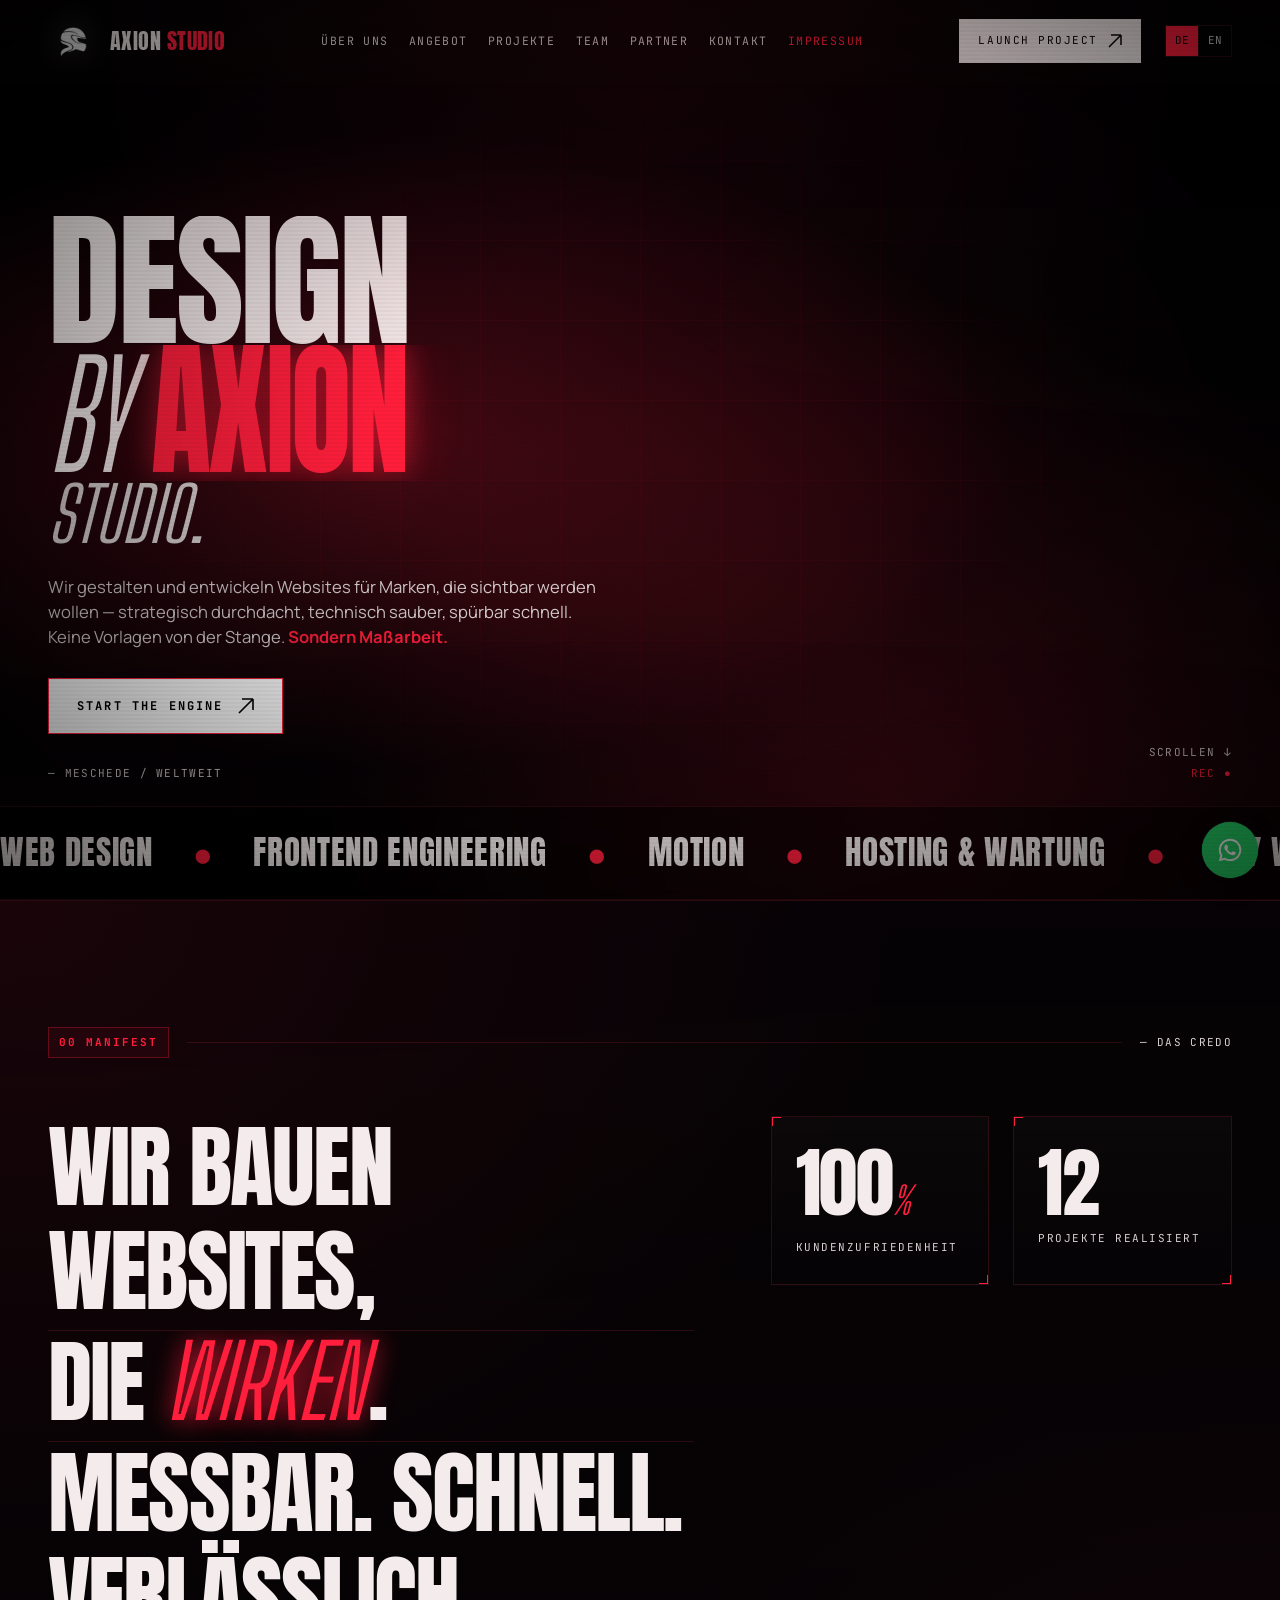
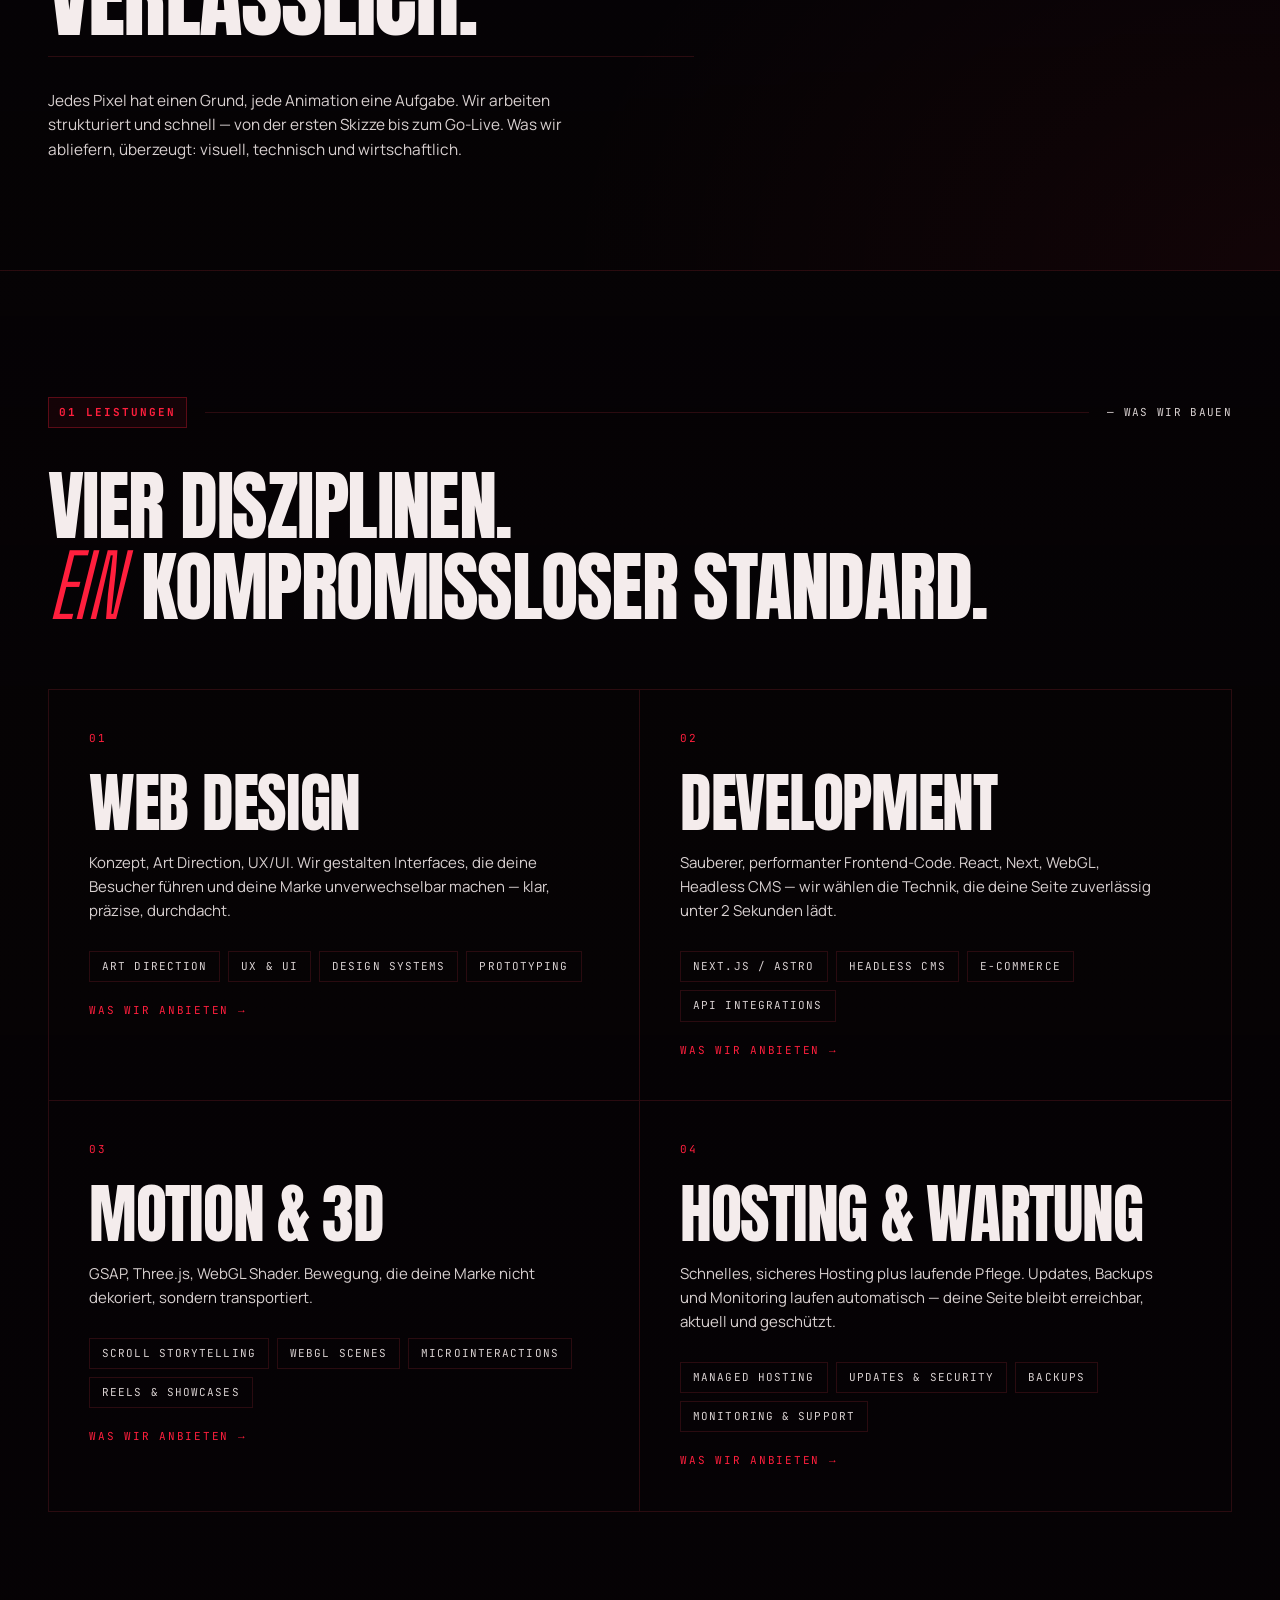
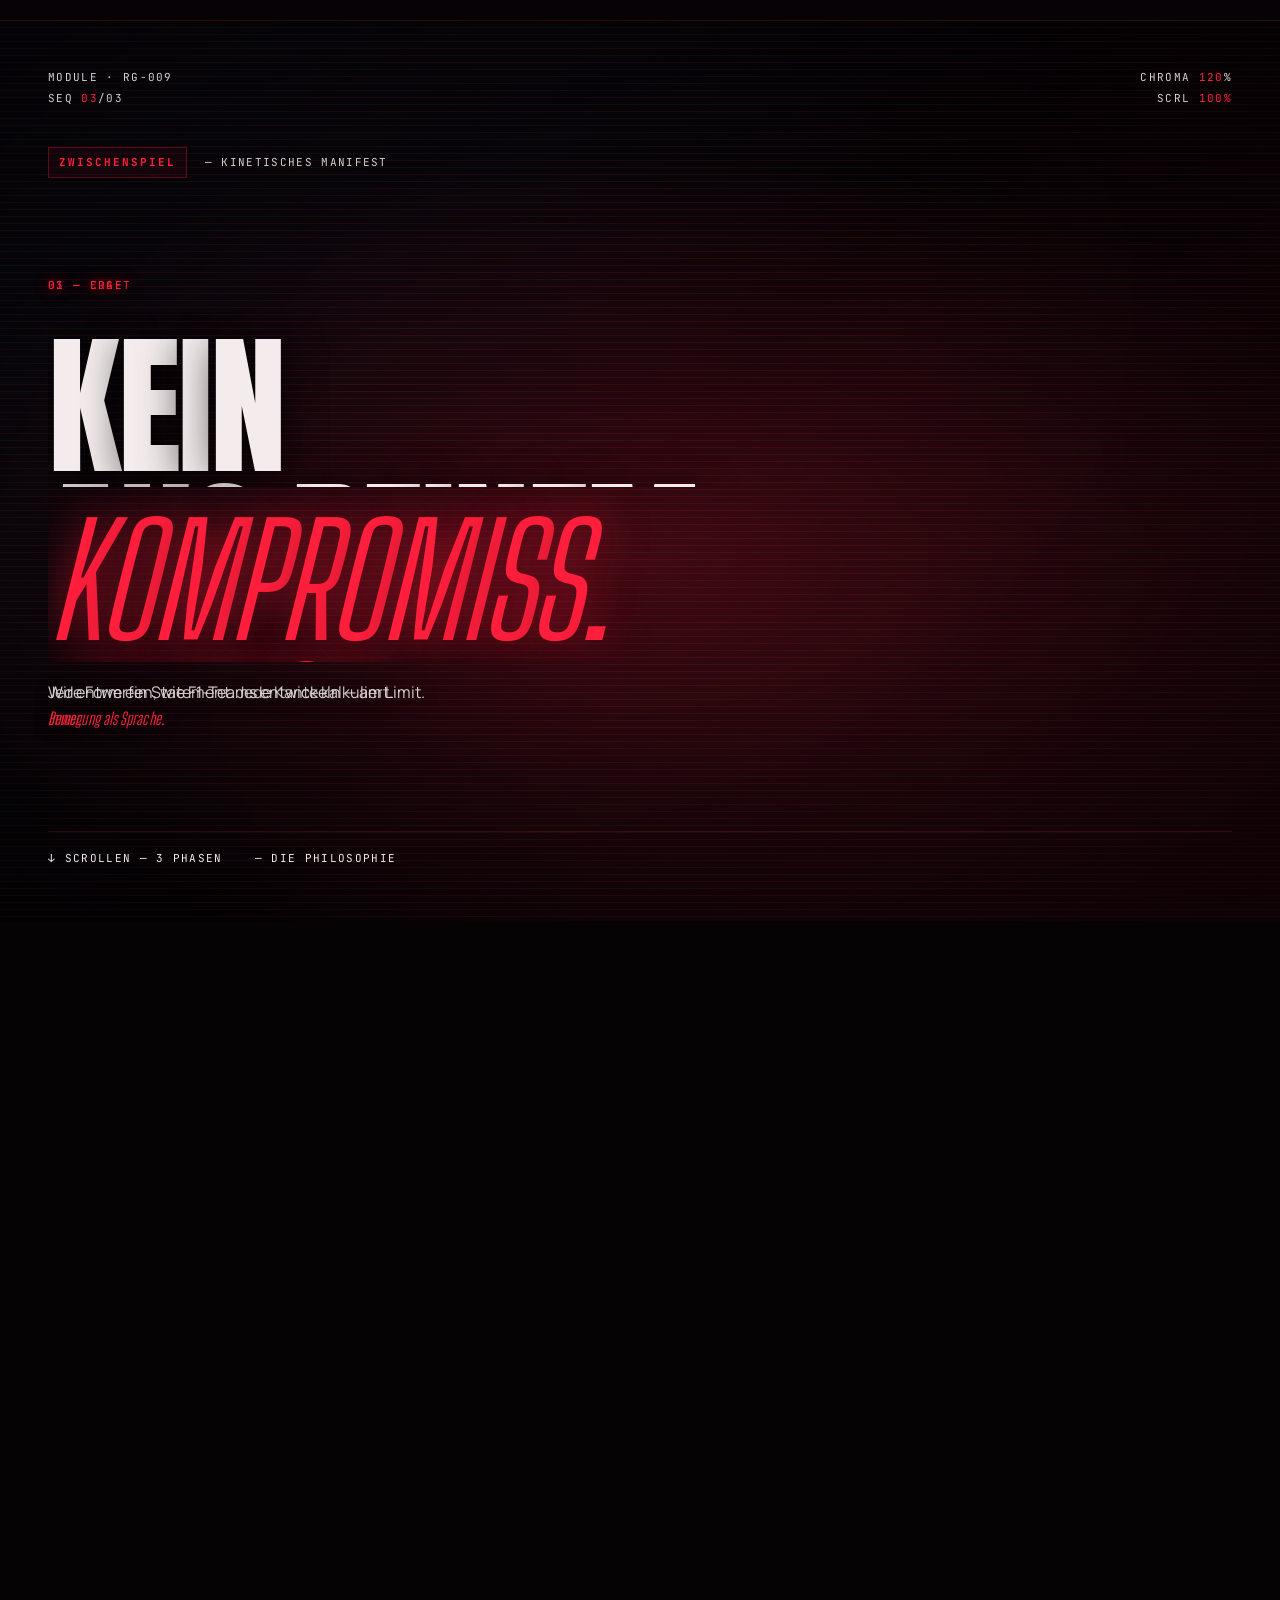
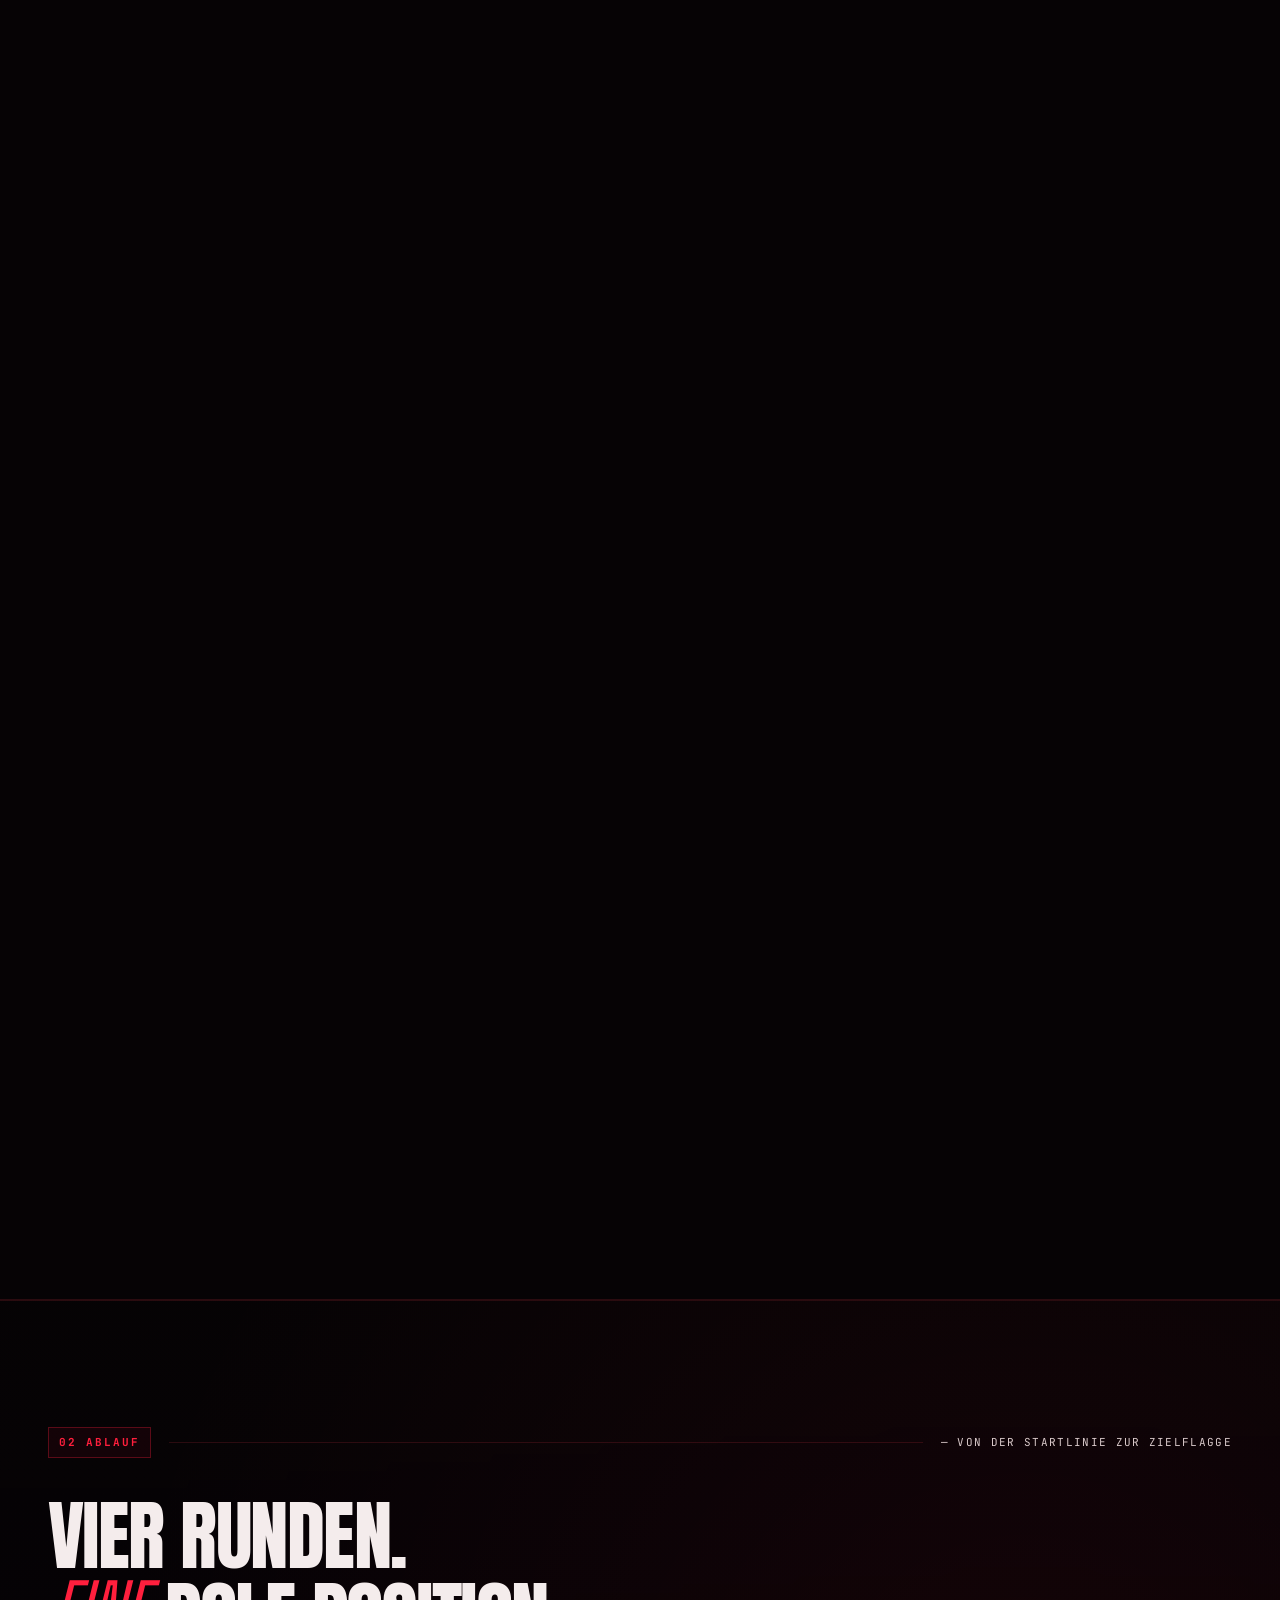
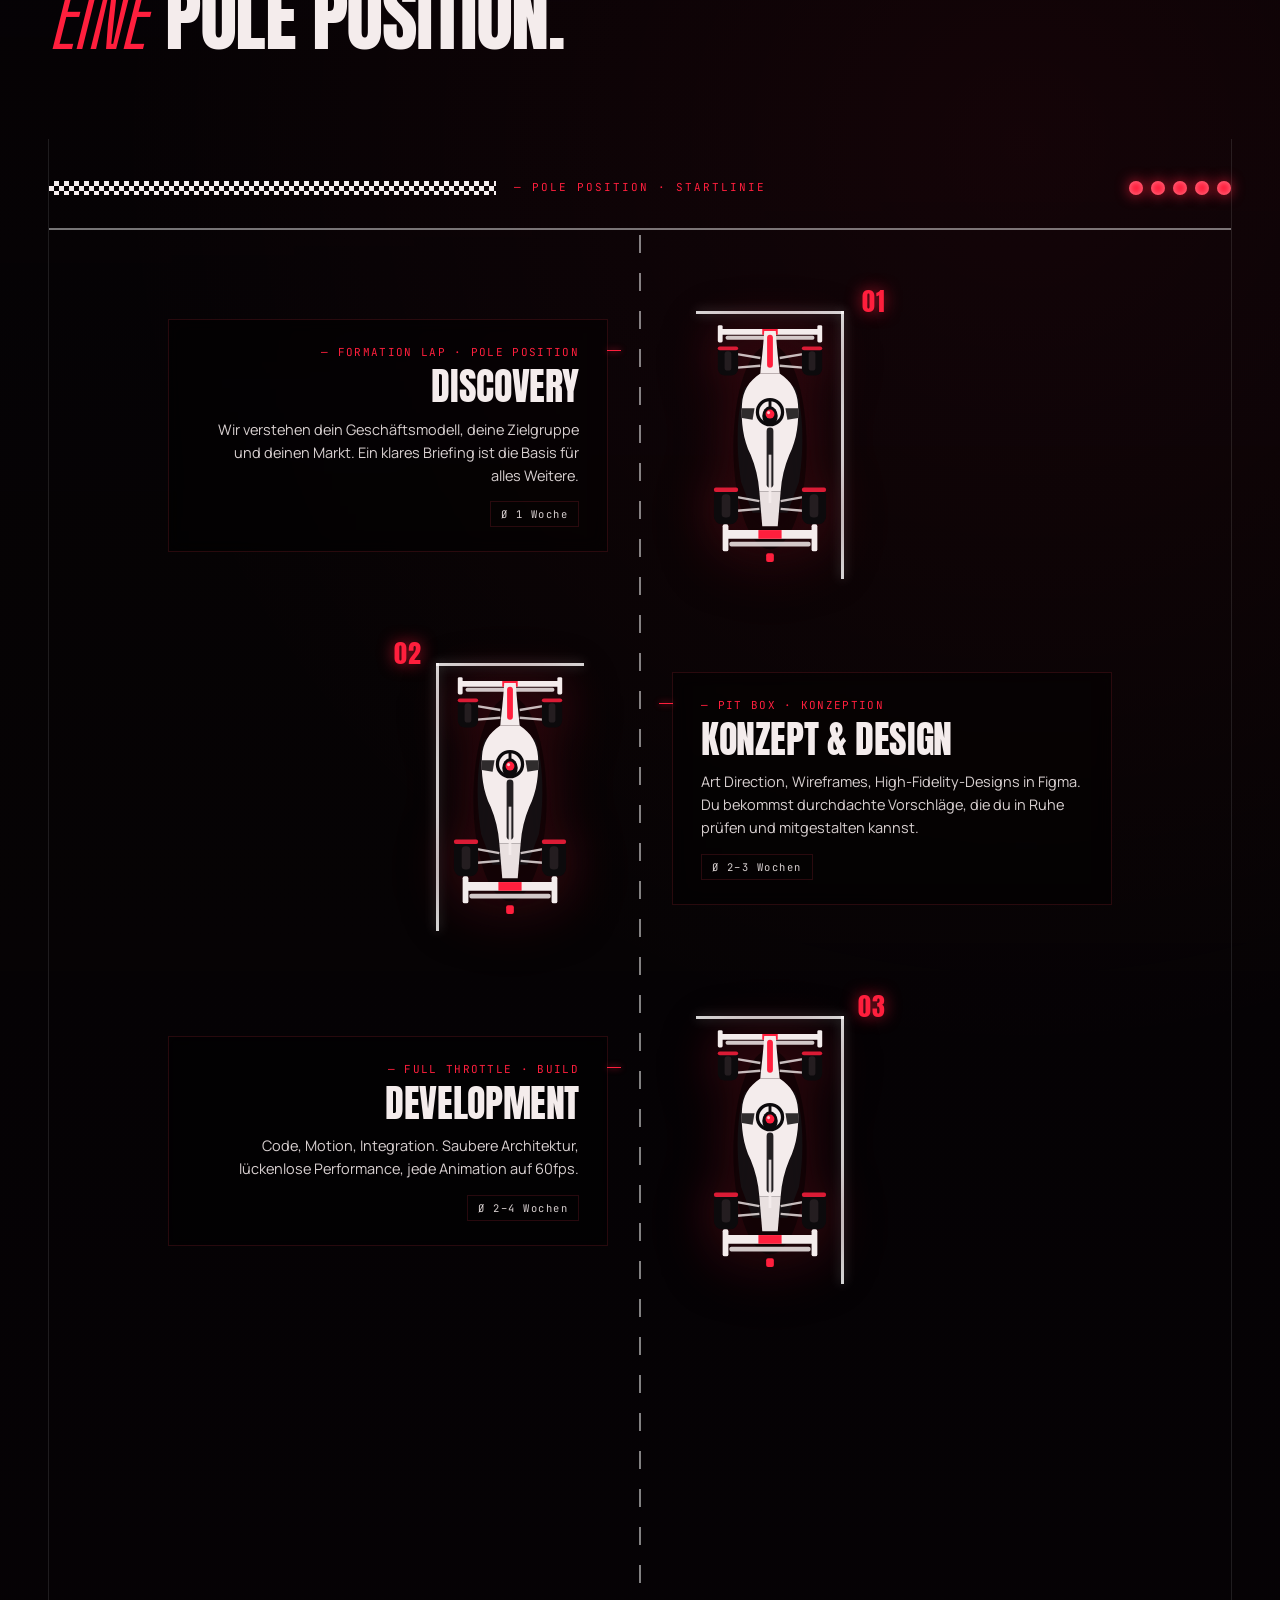
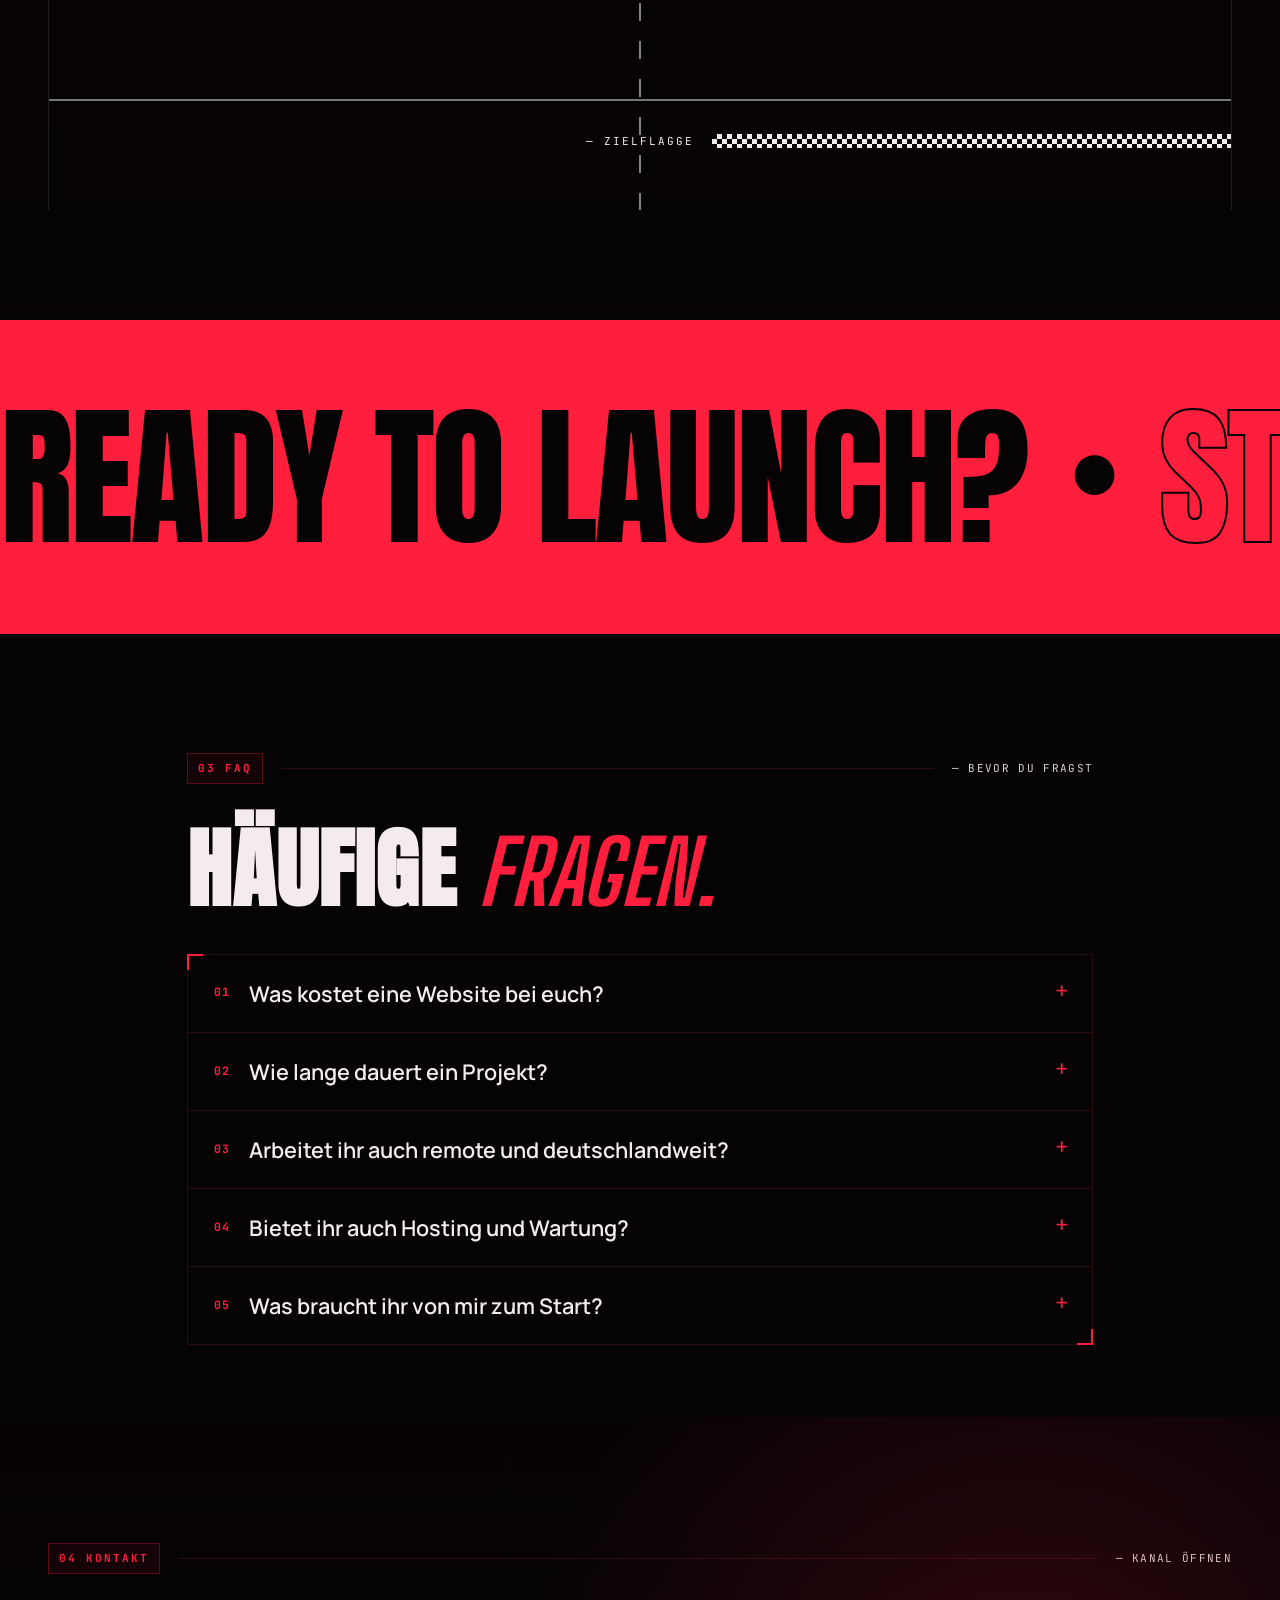
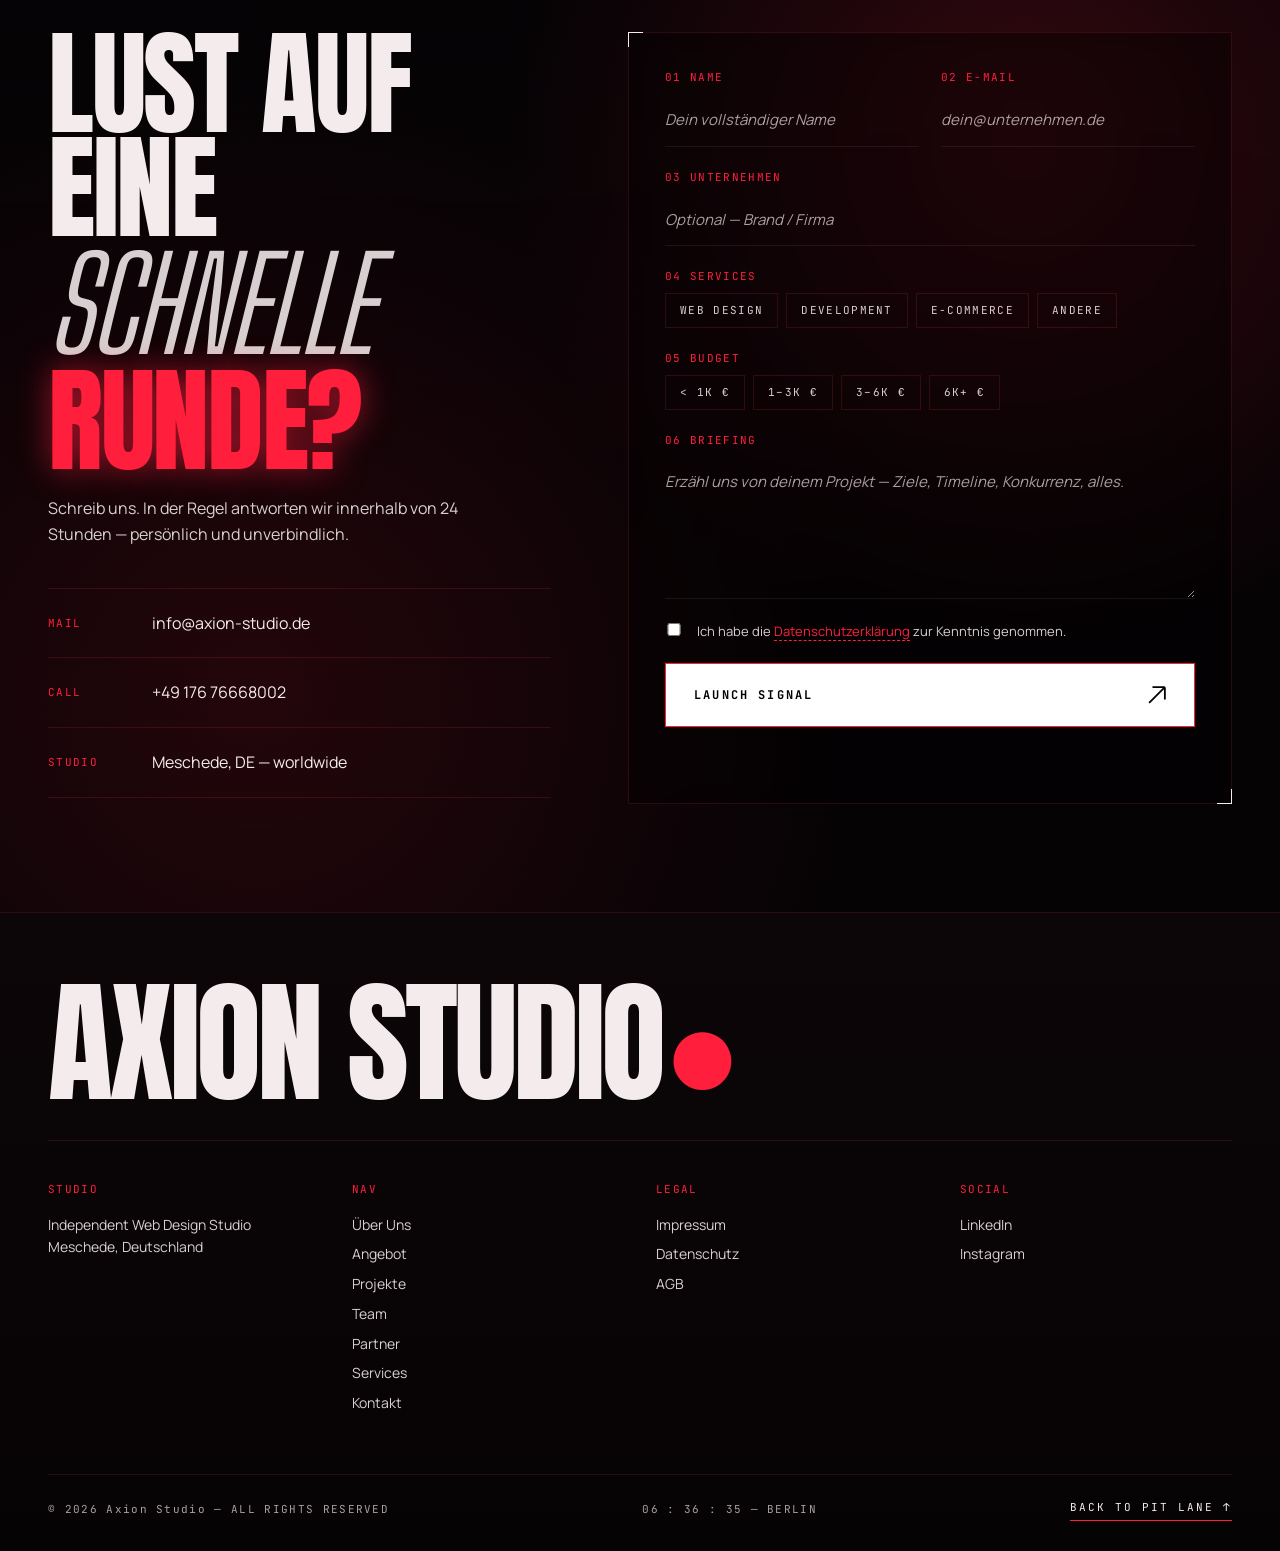
==== commit a85d56e0: "content(projekte): de Vries Galabau als neues Referenzprojekt Garten- und Landschaftsbau aus Salzhem" ====
--- a/index.html
+++ b/index.html
@@ -786,8 +786,8 @@
   <script src="assets/js/vendor/ScrollTrigger.min.js?v=20260726p"></script>
   <script src="assets/js/vendor/lenis.min.js?v=20260726p"></script>
   <script src="assets/js/main.js?v=20260726n"></script>
-  <script src="assets/js/content.js?v=20260725a"></script>
-  <script src="assets/js/i18n.js?v=20260726q"></script>
+  <script src="assets/js/content.js?v=20260726r"></script>
+  <script src="assets/js/i18n.js?v=20260726r"></script>
   <!-- Cloudflare Web Analytics -->
   <script defer src="https://static.cloudflareinsights.com/beacon.min.js" data-cf-beacon='{"token": "d8266d7c9e09431c88ea4d6ecccccbe1"}'></script>
   <!-- End Cloudflare Web Analytics -->
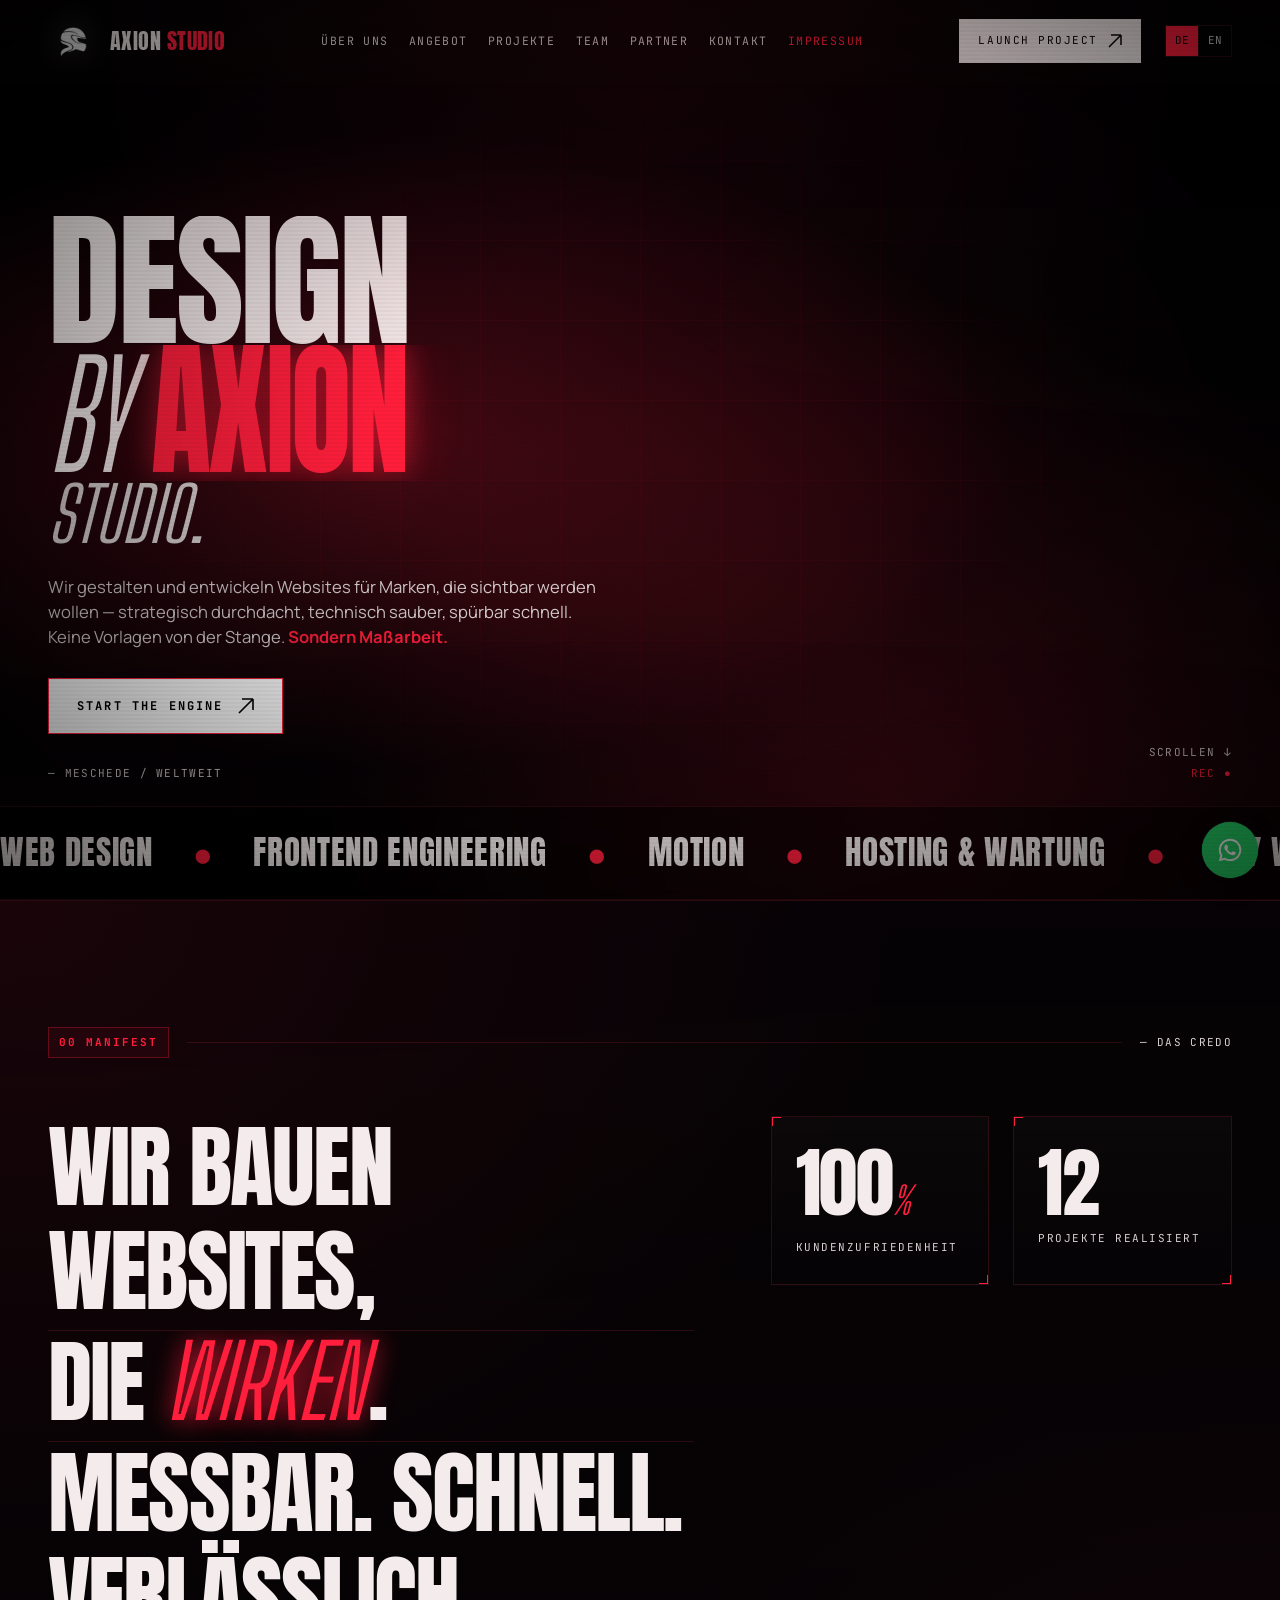
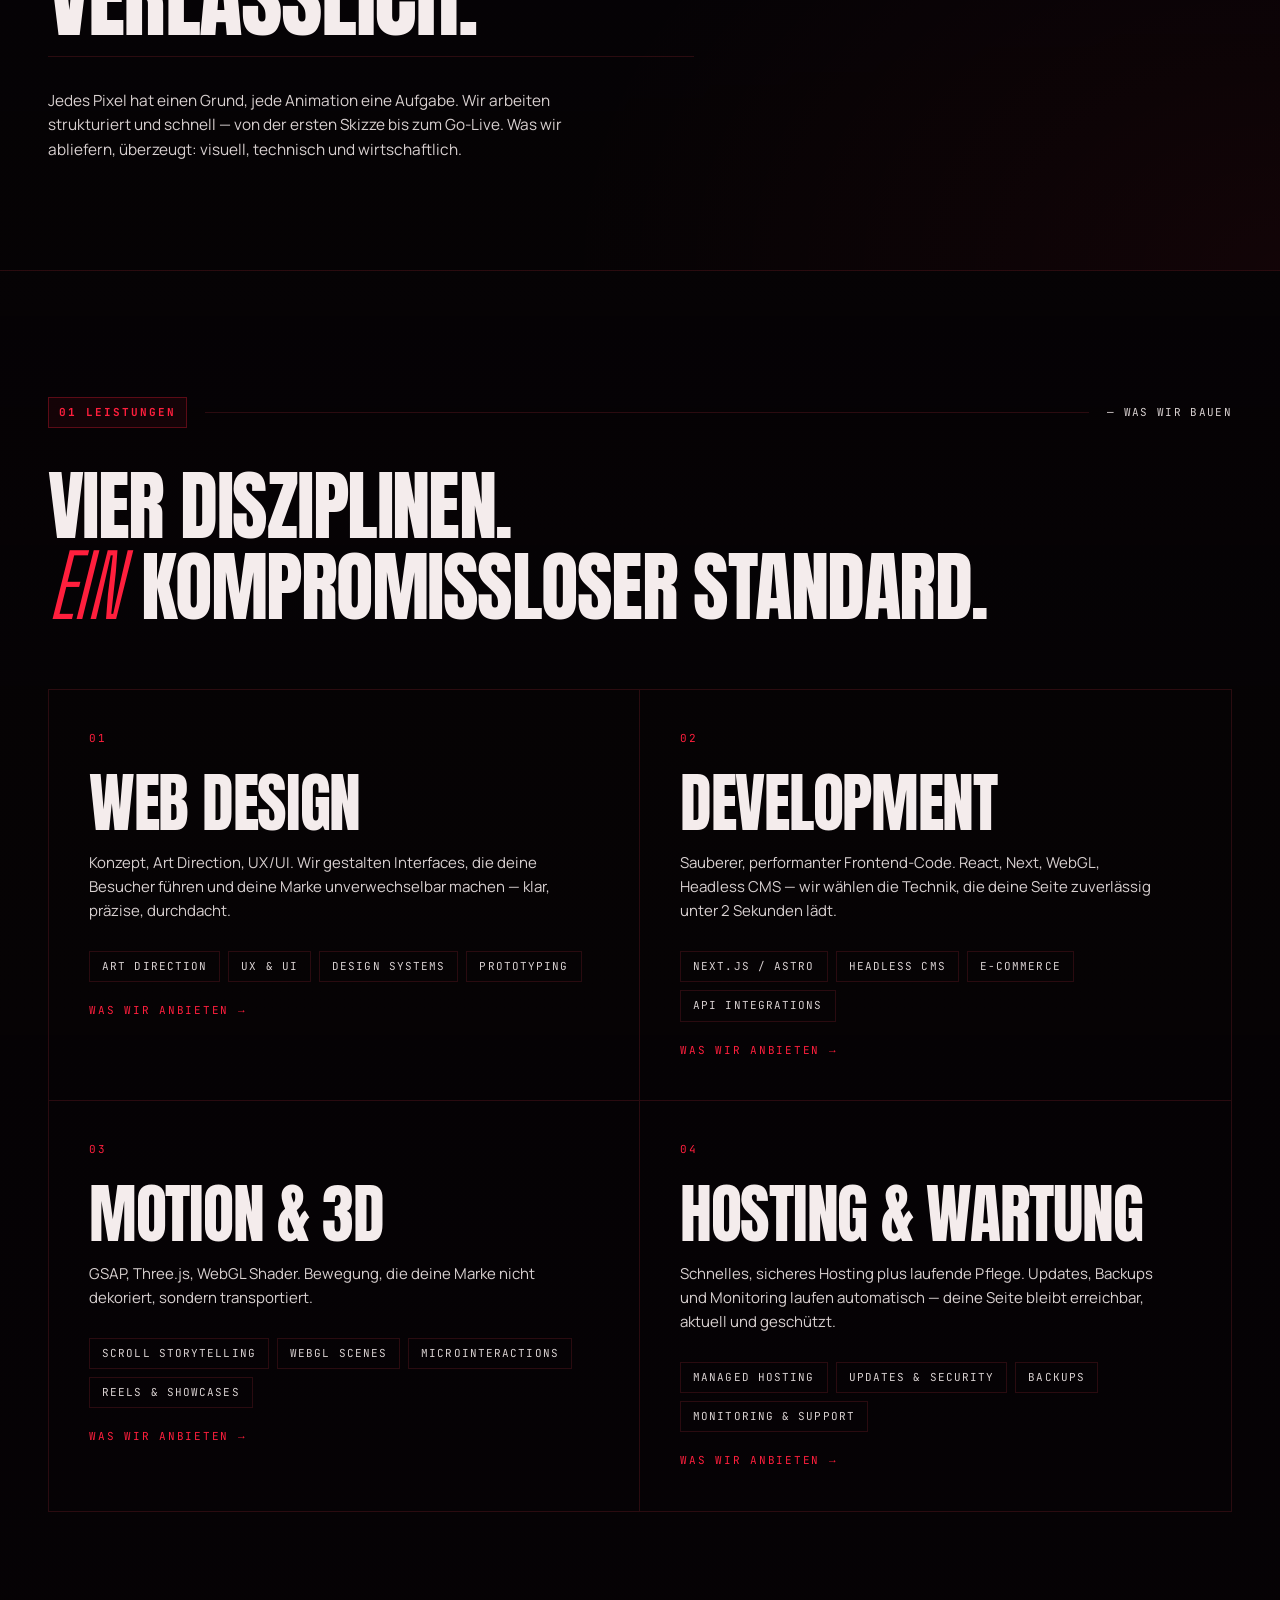
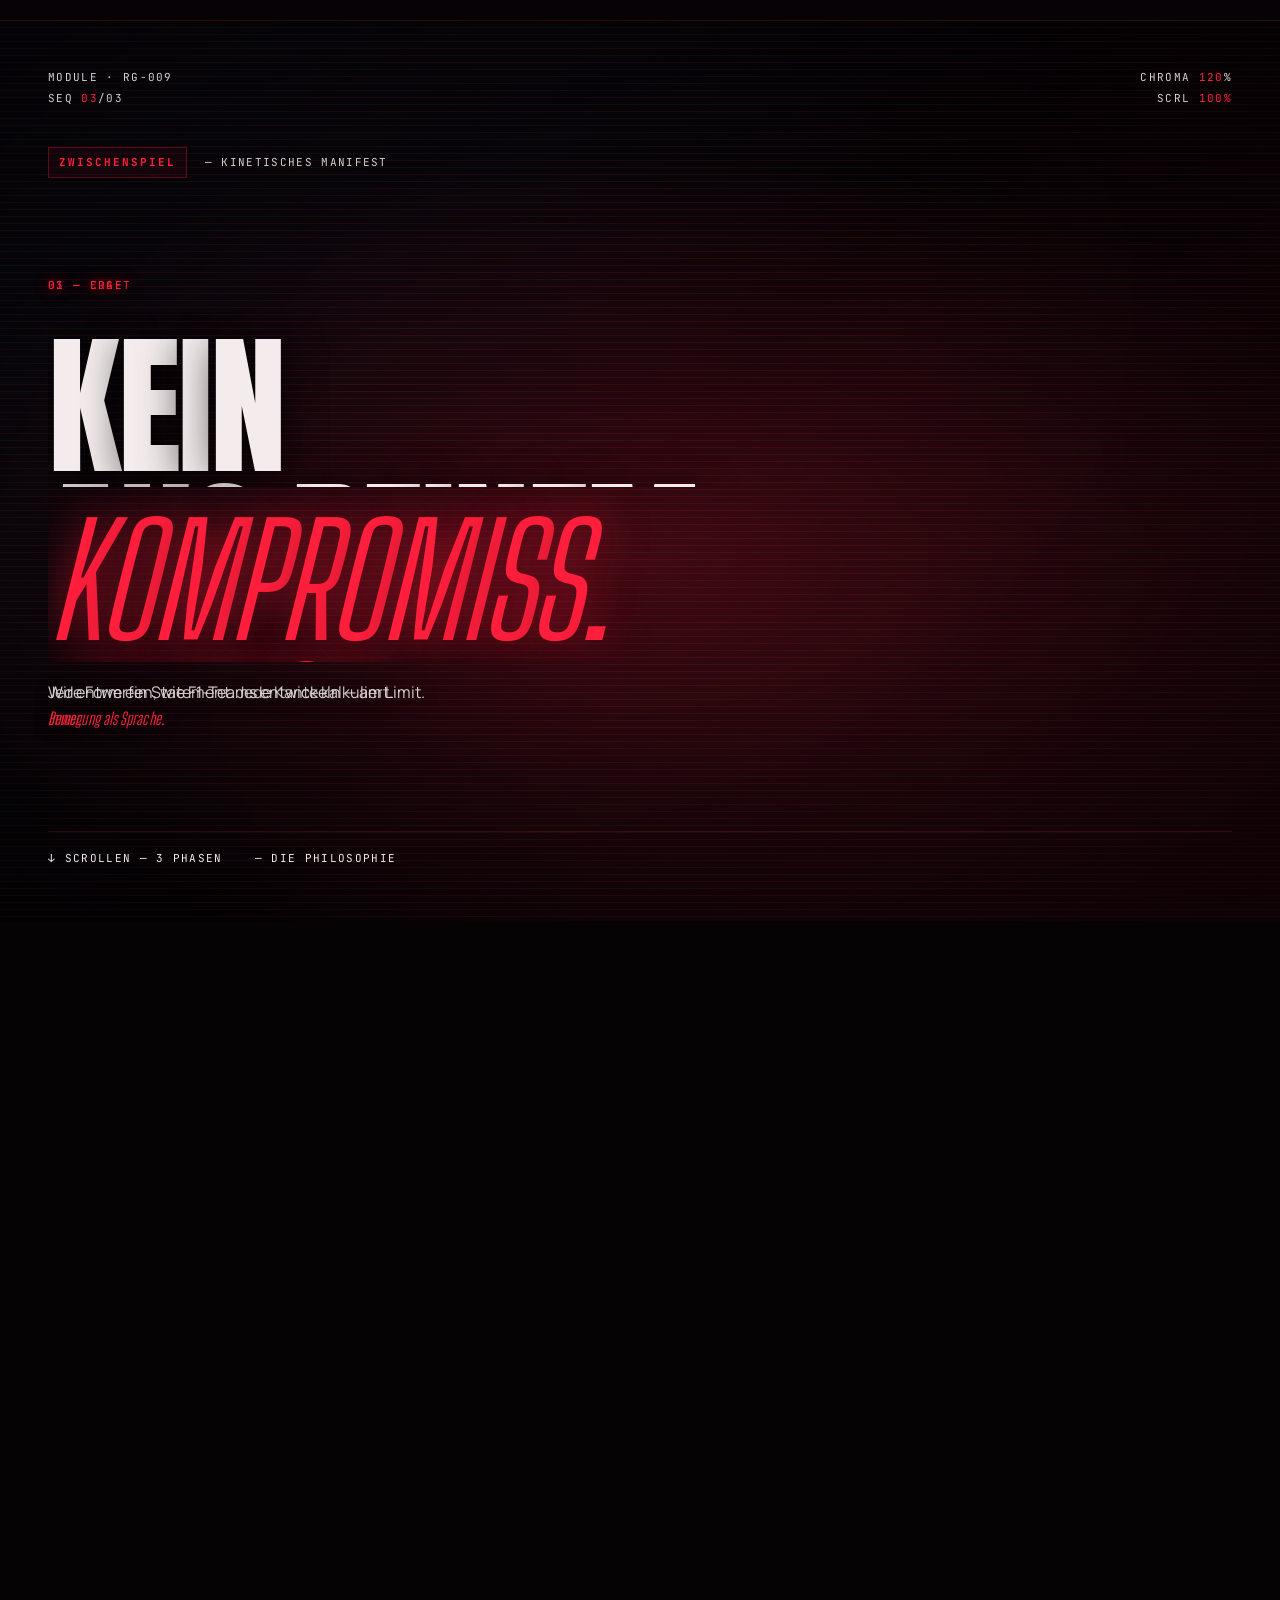
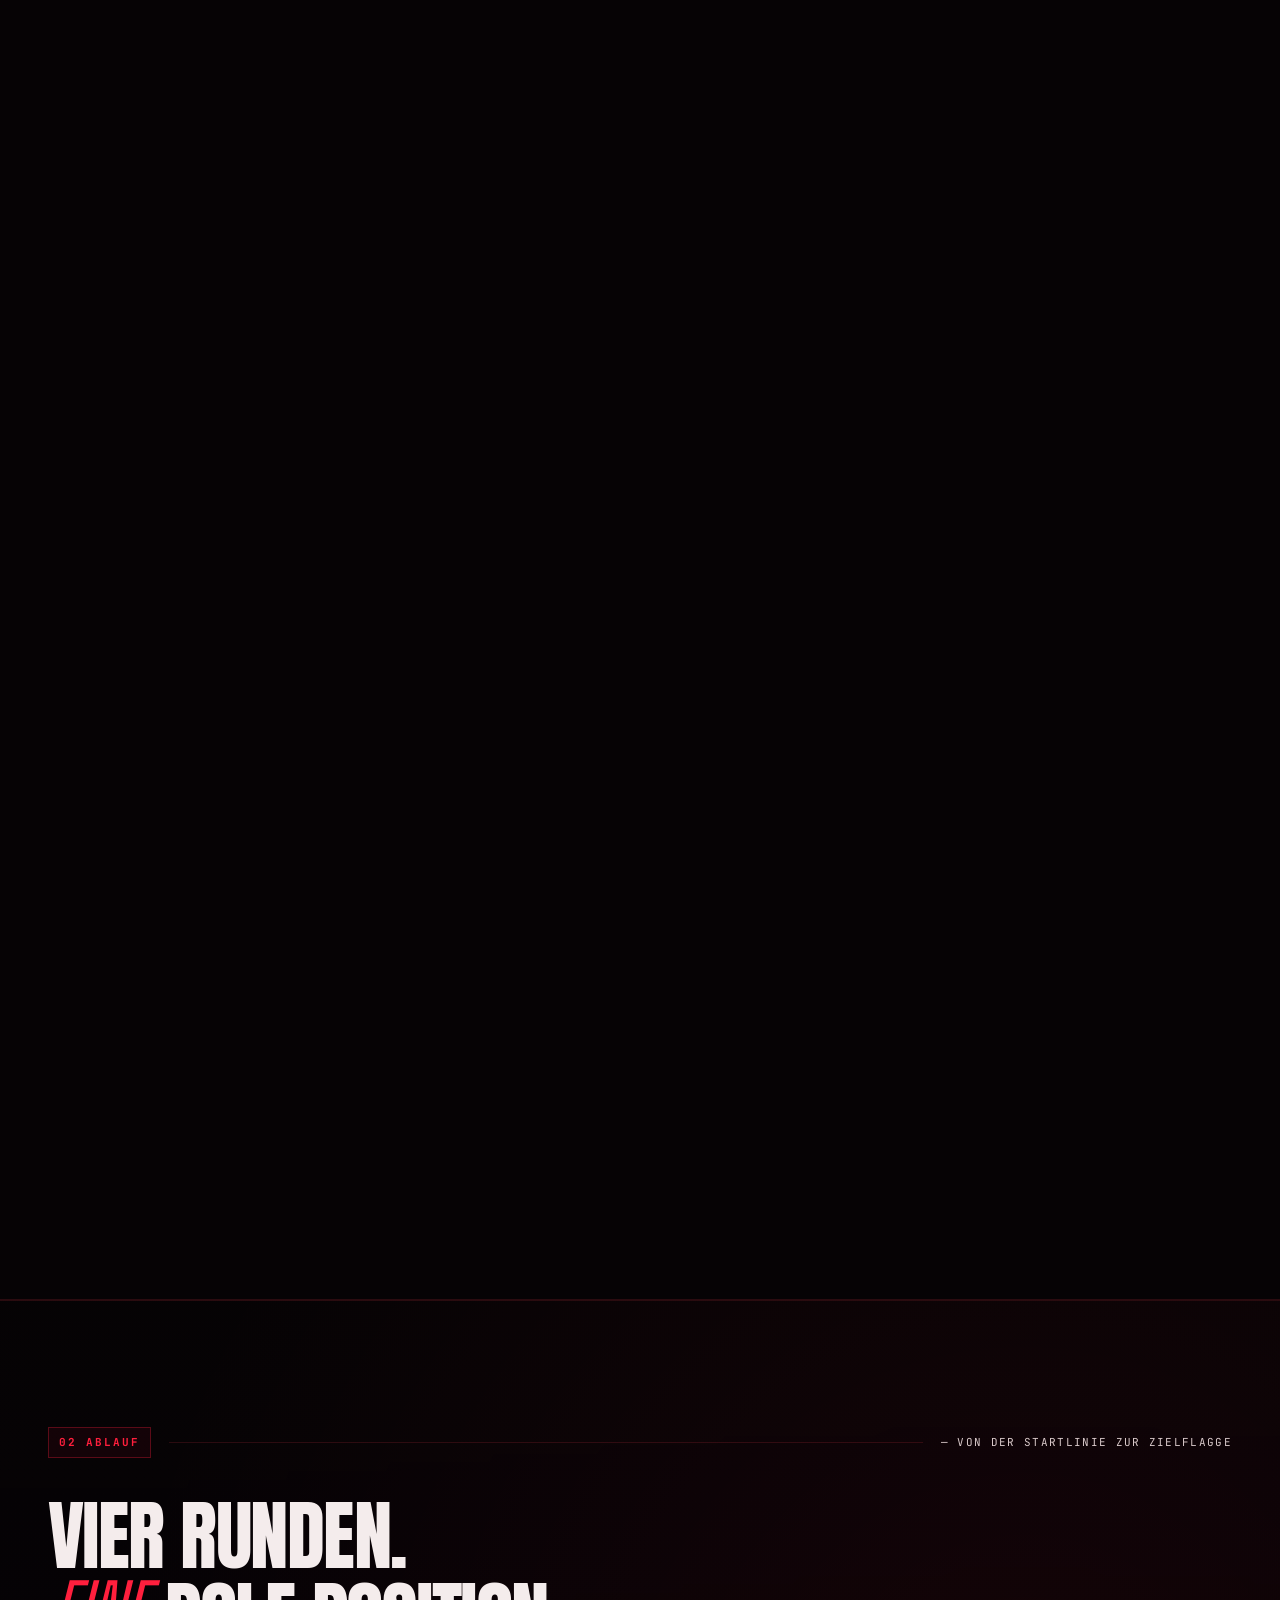
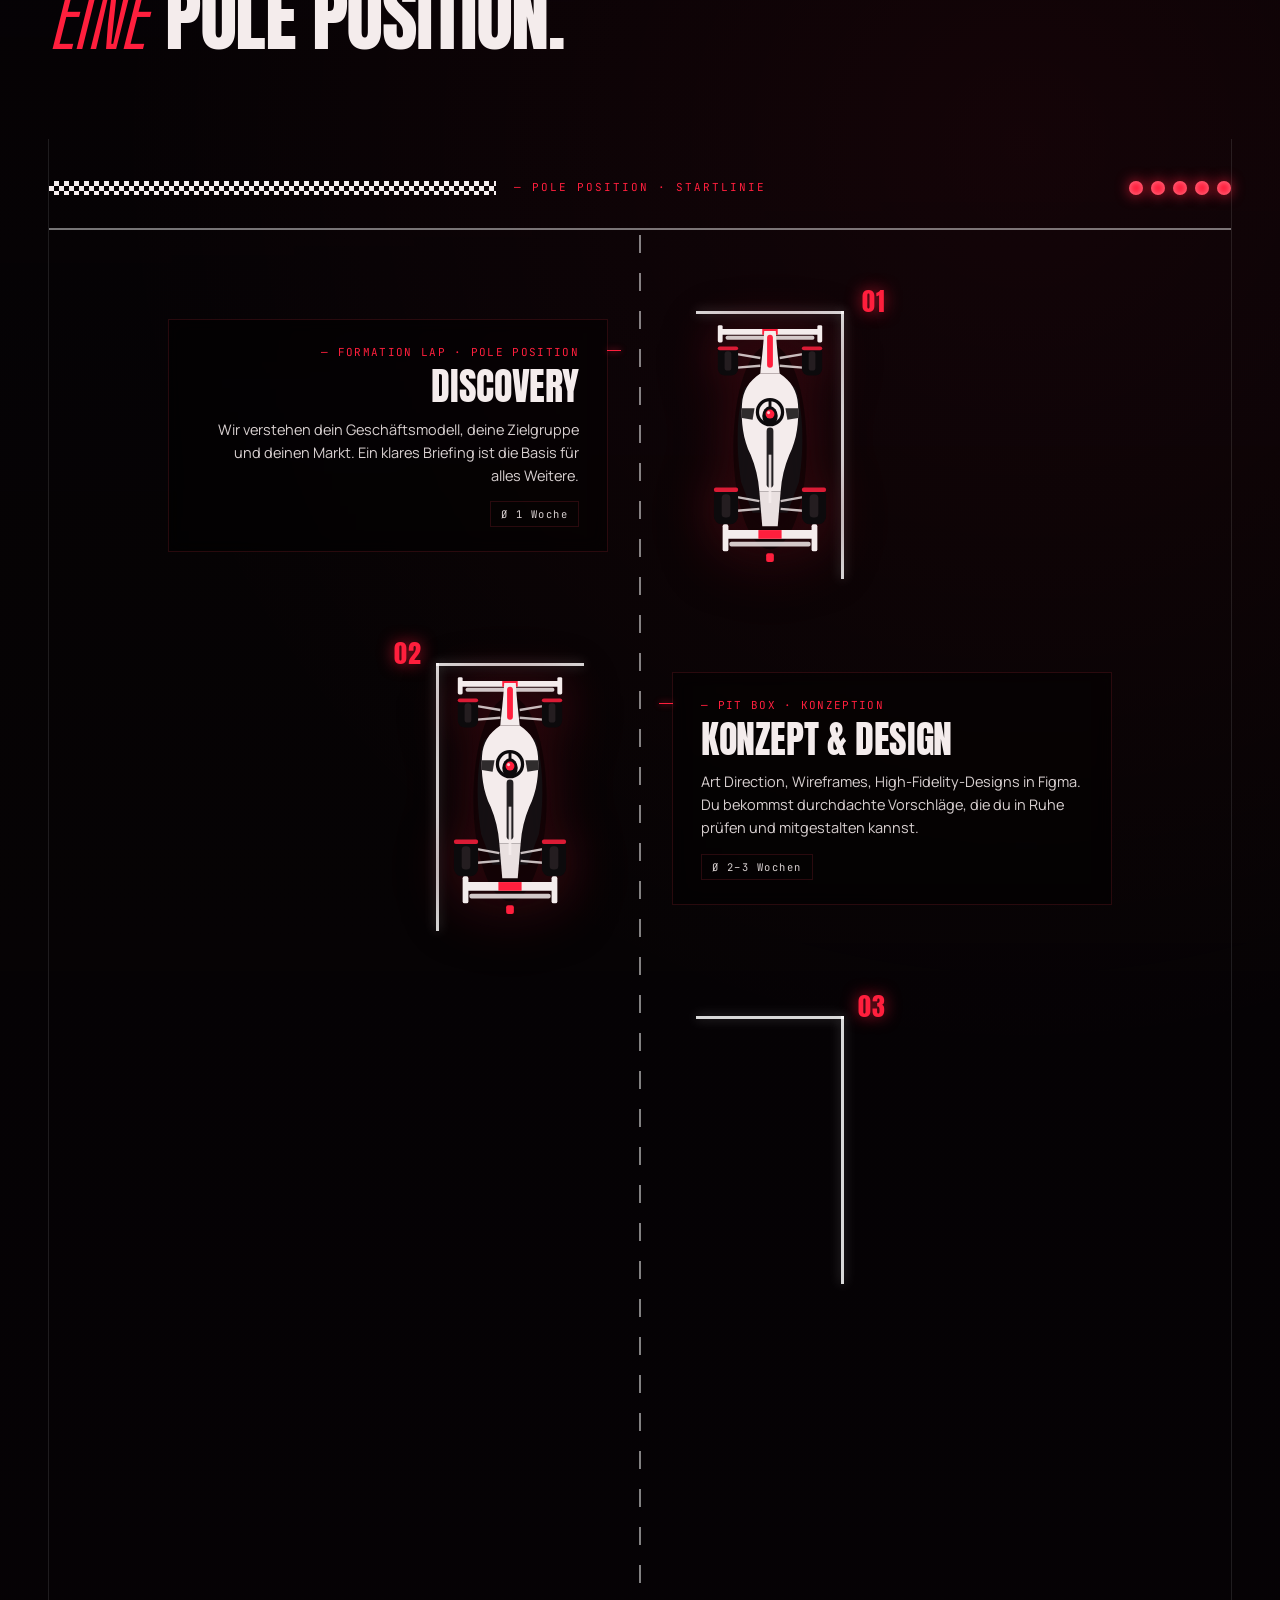
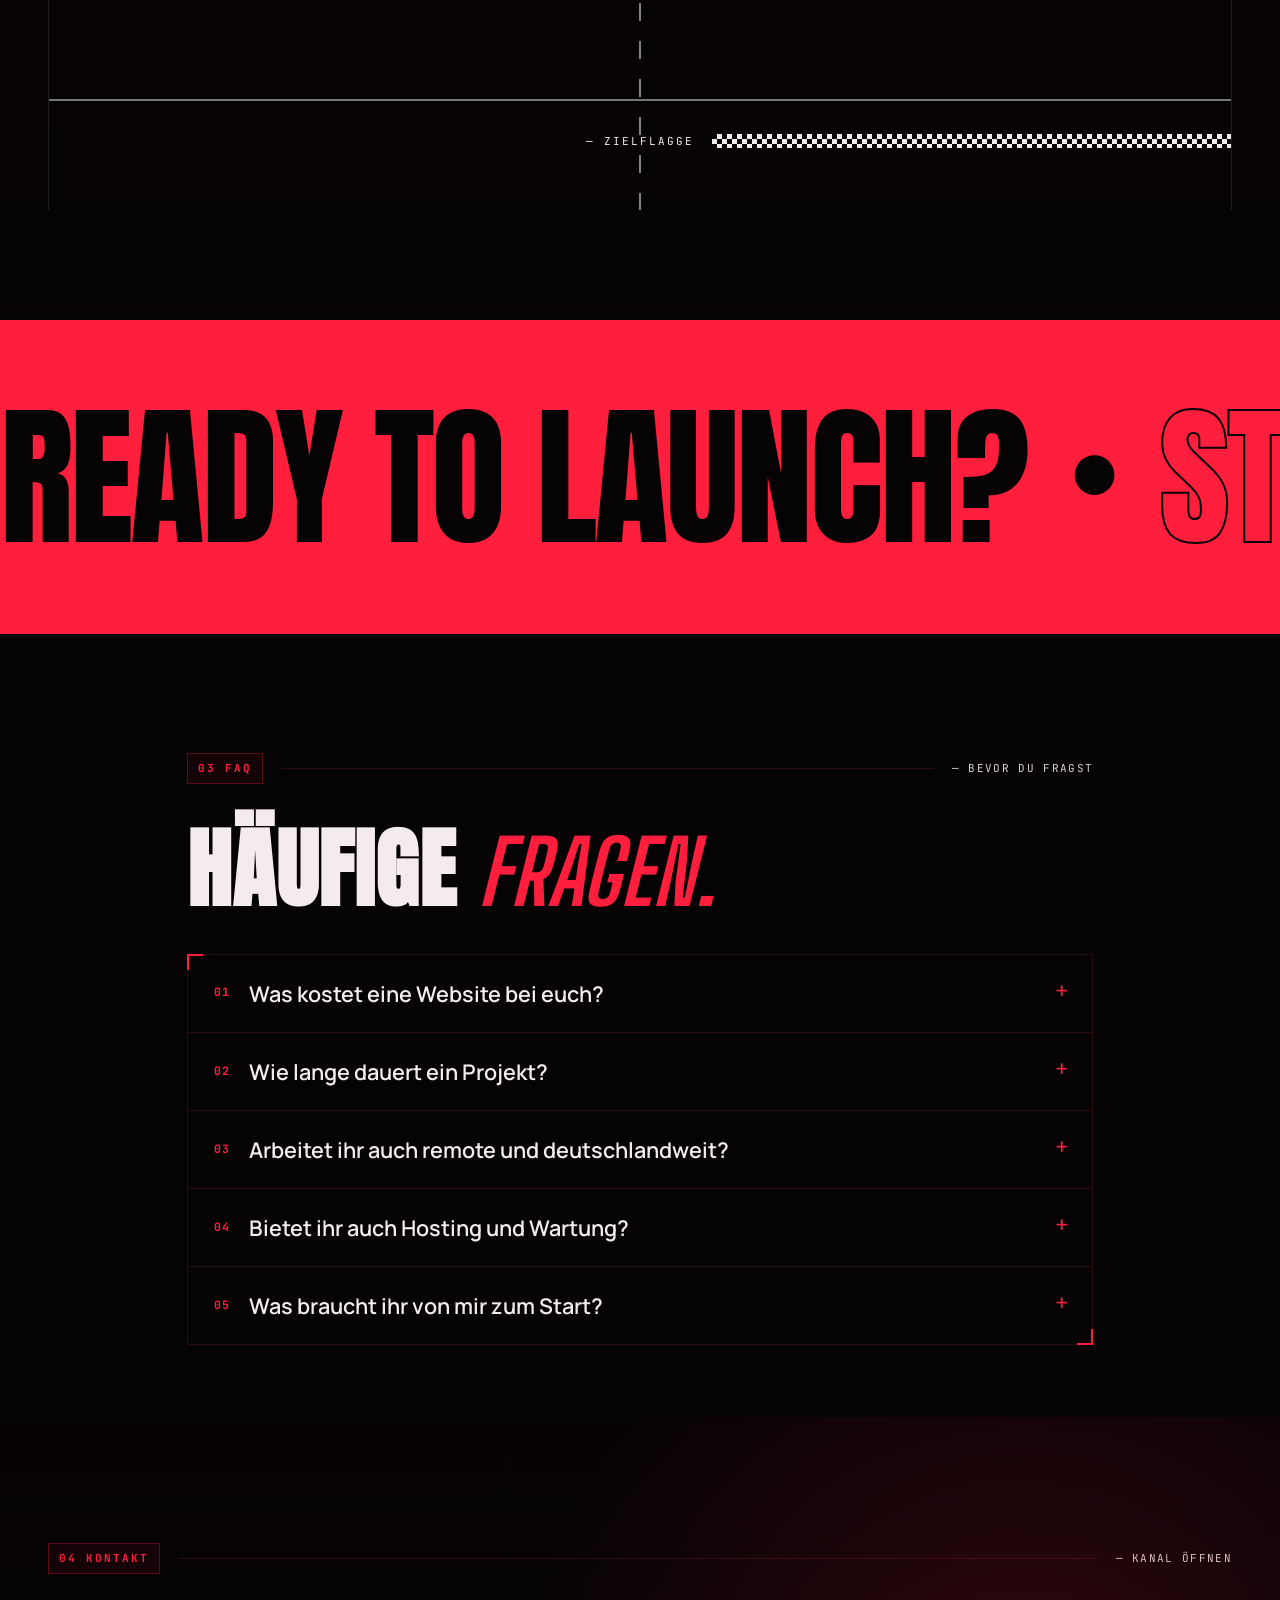
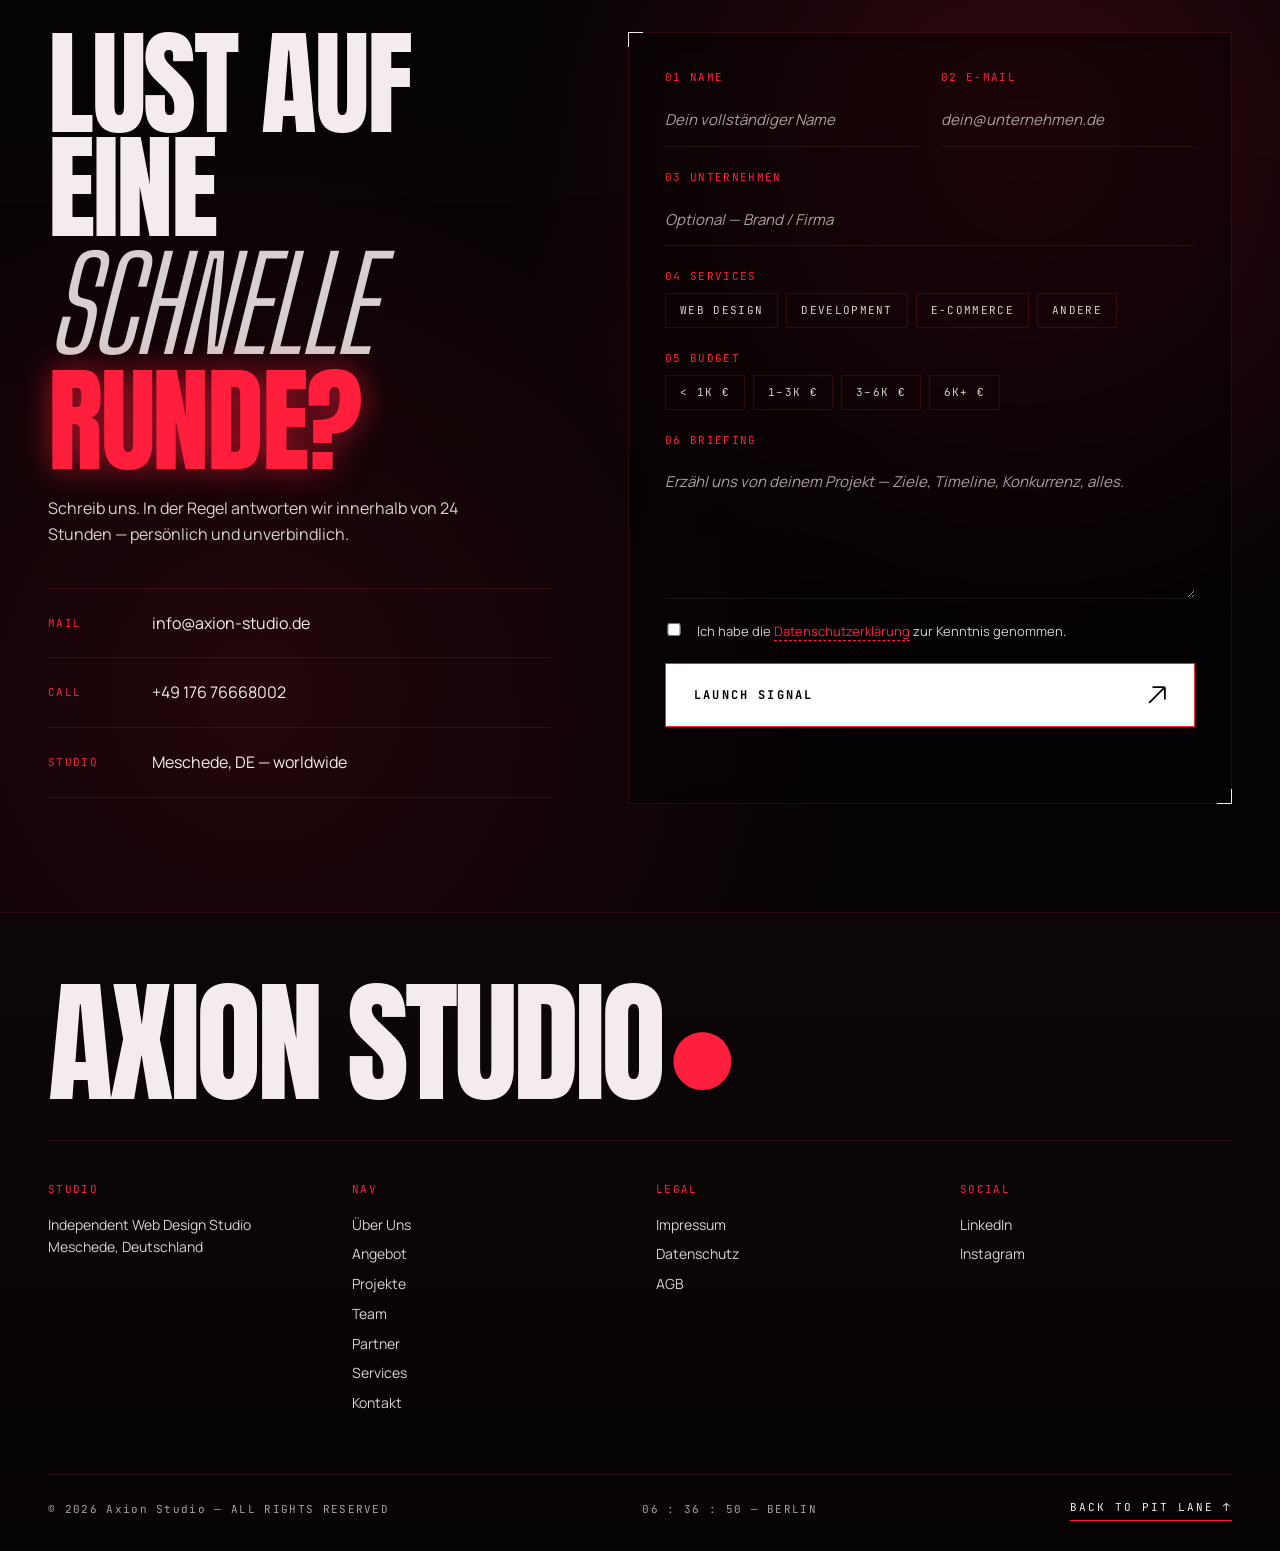
==== commit 59296097: "fix(i18n): CMS-Templates hingen ein "/" an, das kein Woerterbuch-Eintrag kannte Beim Live-Test des n" ====
--- a/index.html
+++ b/index.html
@@ -786,8 +786,8 @@
   <script src="assets/js/vendor/ScrollTrigger.min.js?v=20260726p"></script>
   <script src="assets/js/vendor/lenis.min.js?v=20260726p"></script>
   <script src="assets/js/main.js?v=20260726n"></script>
-  <script src="assets/js/content.js?v=20260726r"></script>
-  <script src="assets/js/i18n.js?v=20260726r"></script>
+  <script src="assets/js/content.js?v=20260726s"></script>
+  <script src="assets/js/i18n.js?v=20260726s"></script>
   <!-- Cloudflare Web Analytics -->
   <script defer src="https://static.cloudflareinsights.com/beacon.min.js" data-cf-beacon='{"token": "d8266d7c9e09431c88ea4d6ecccccbe1"}'></script>
   <!-- End Cloudflare Web Analytics -->
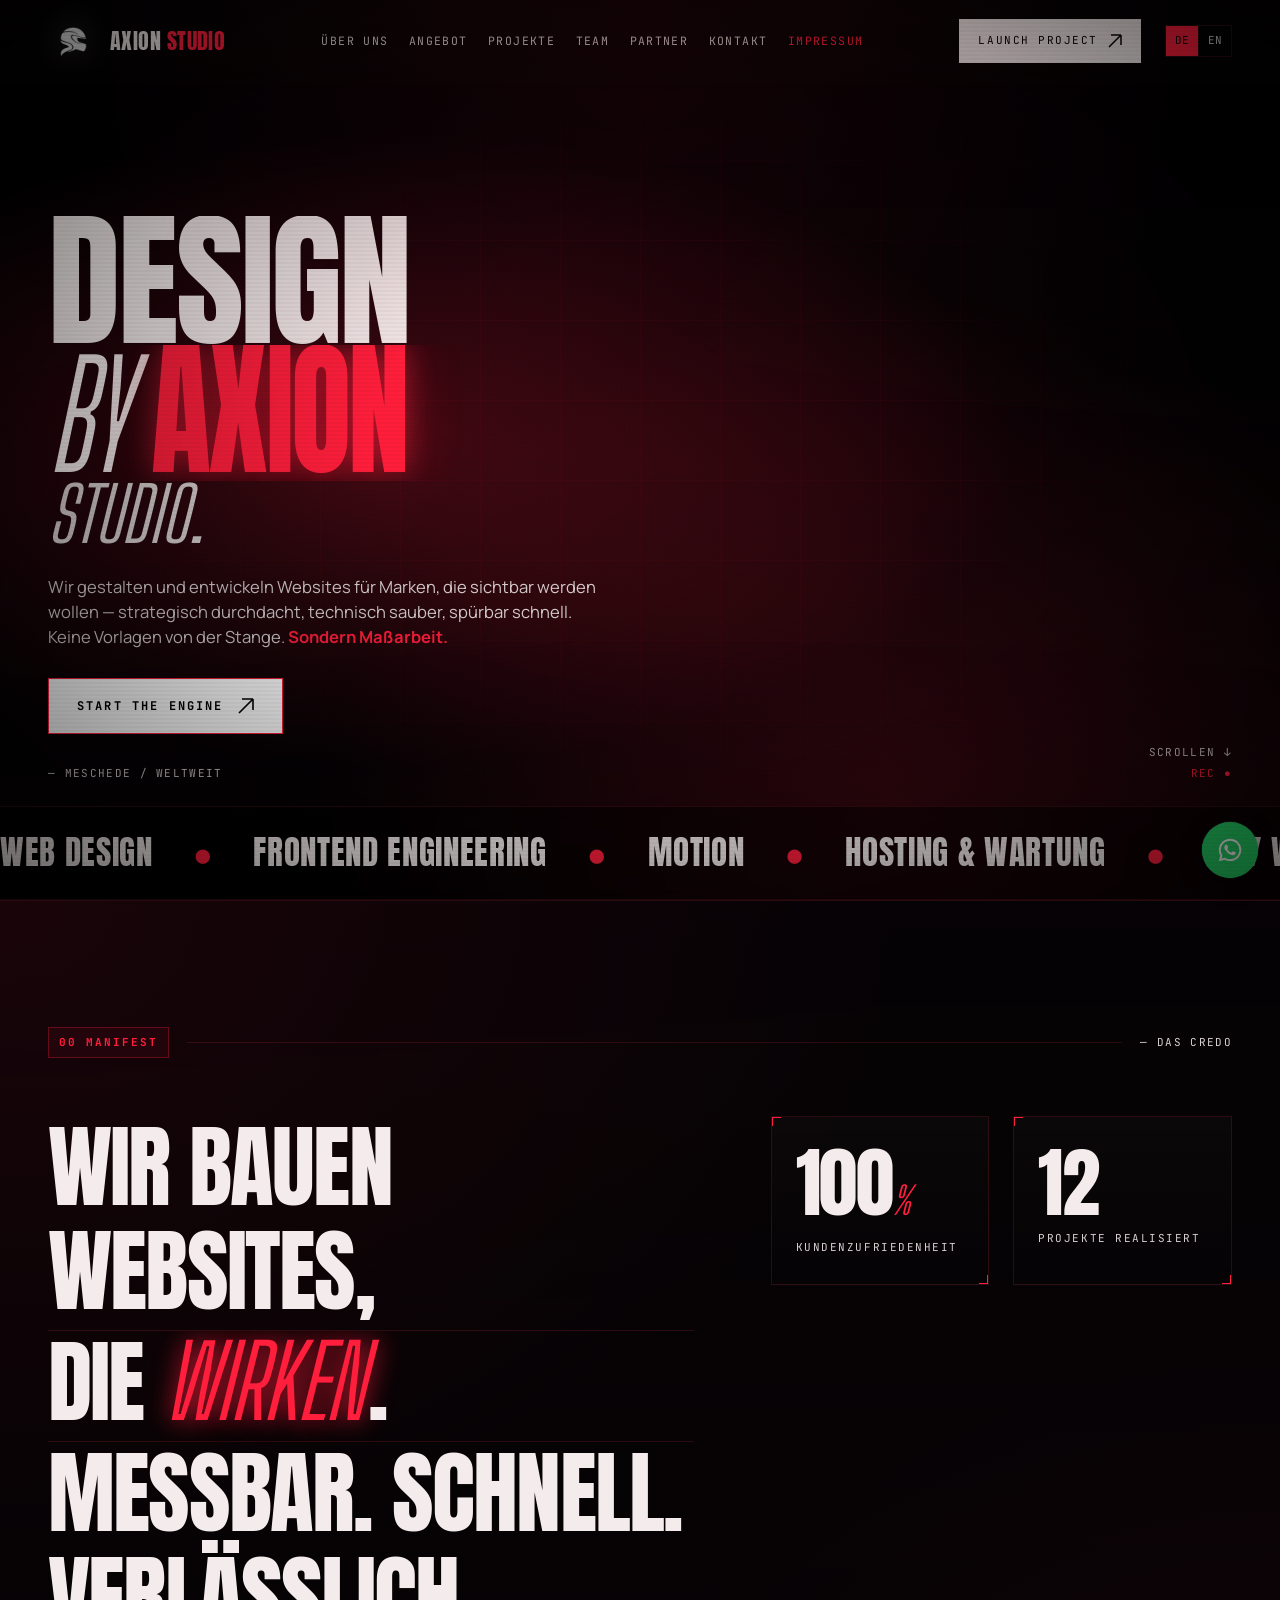
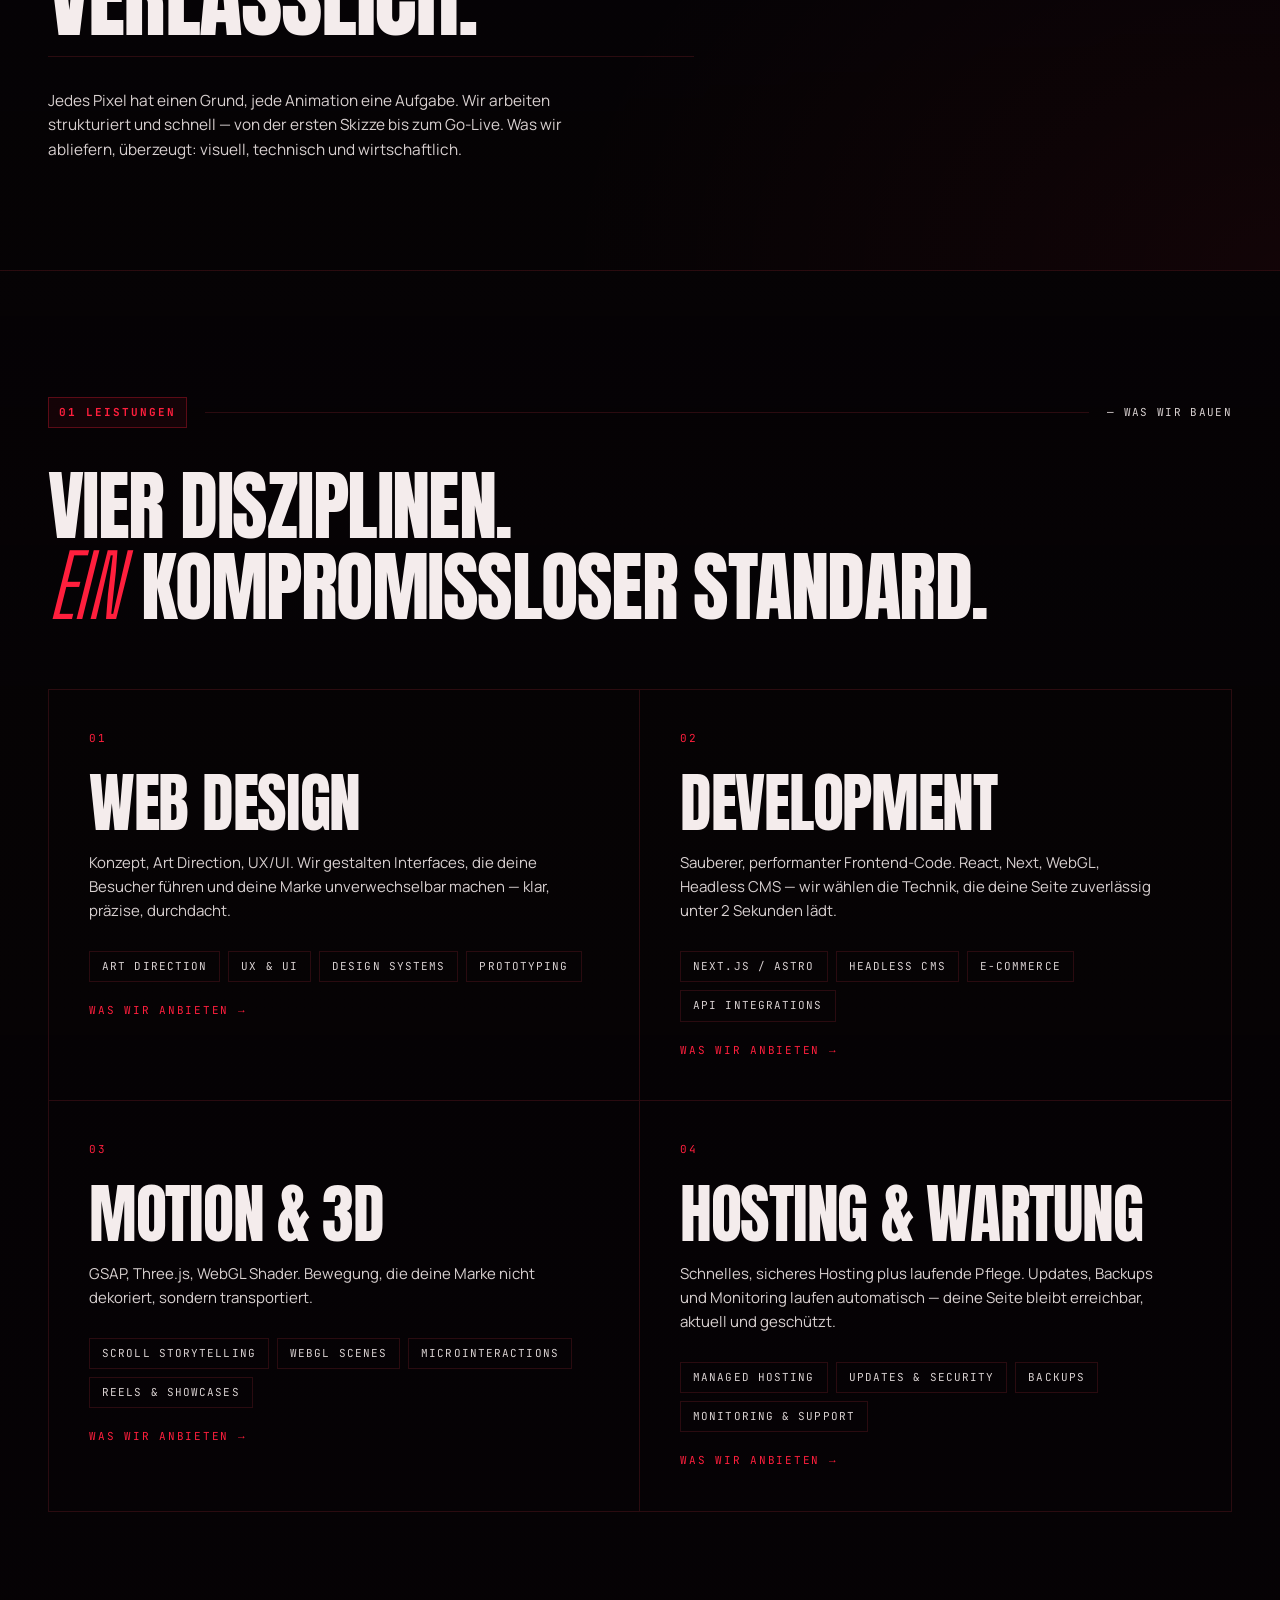
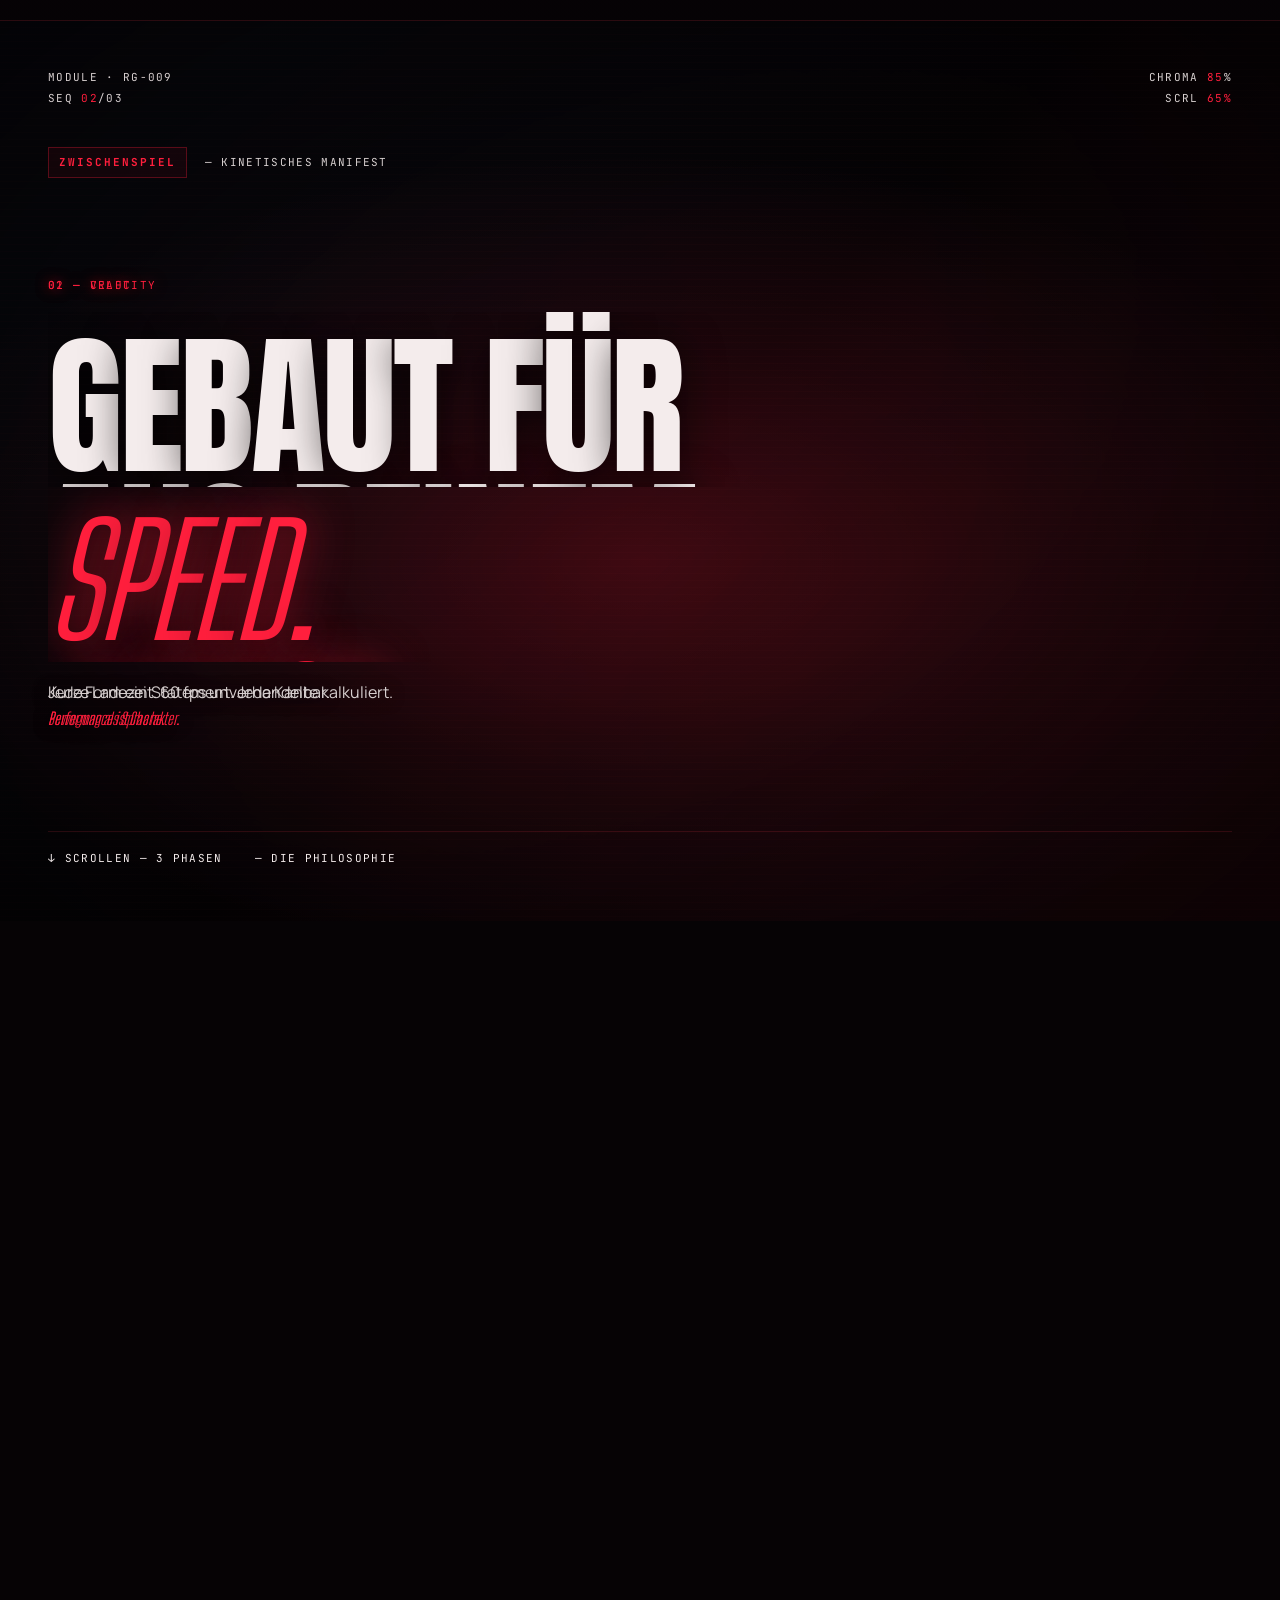
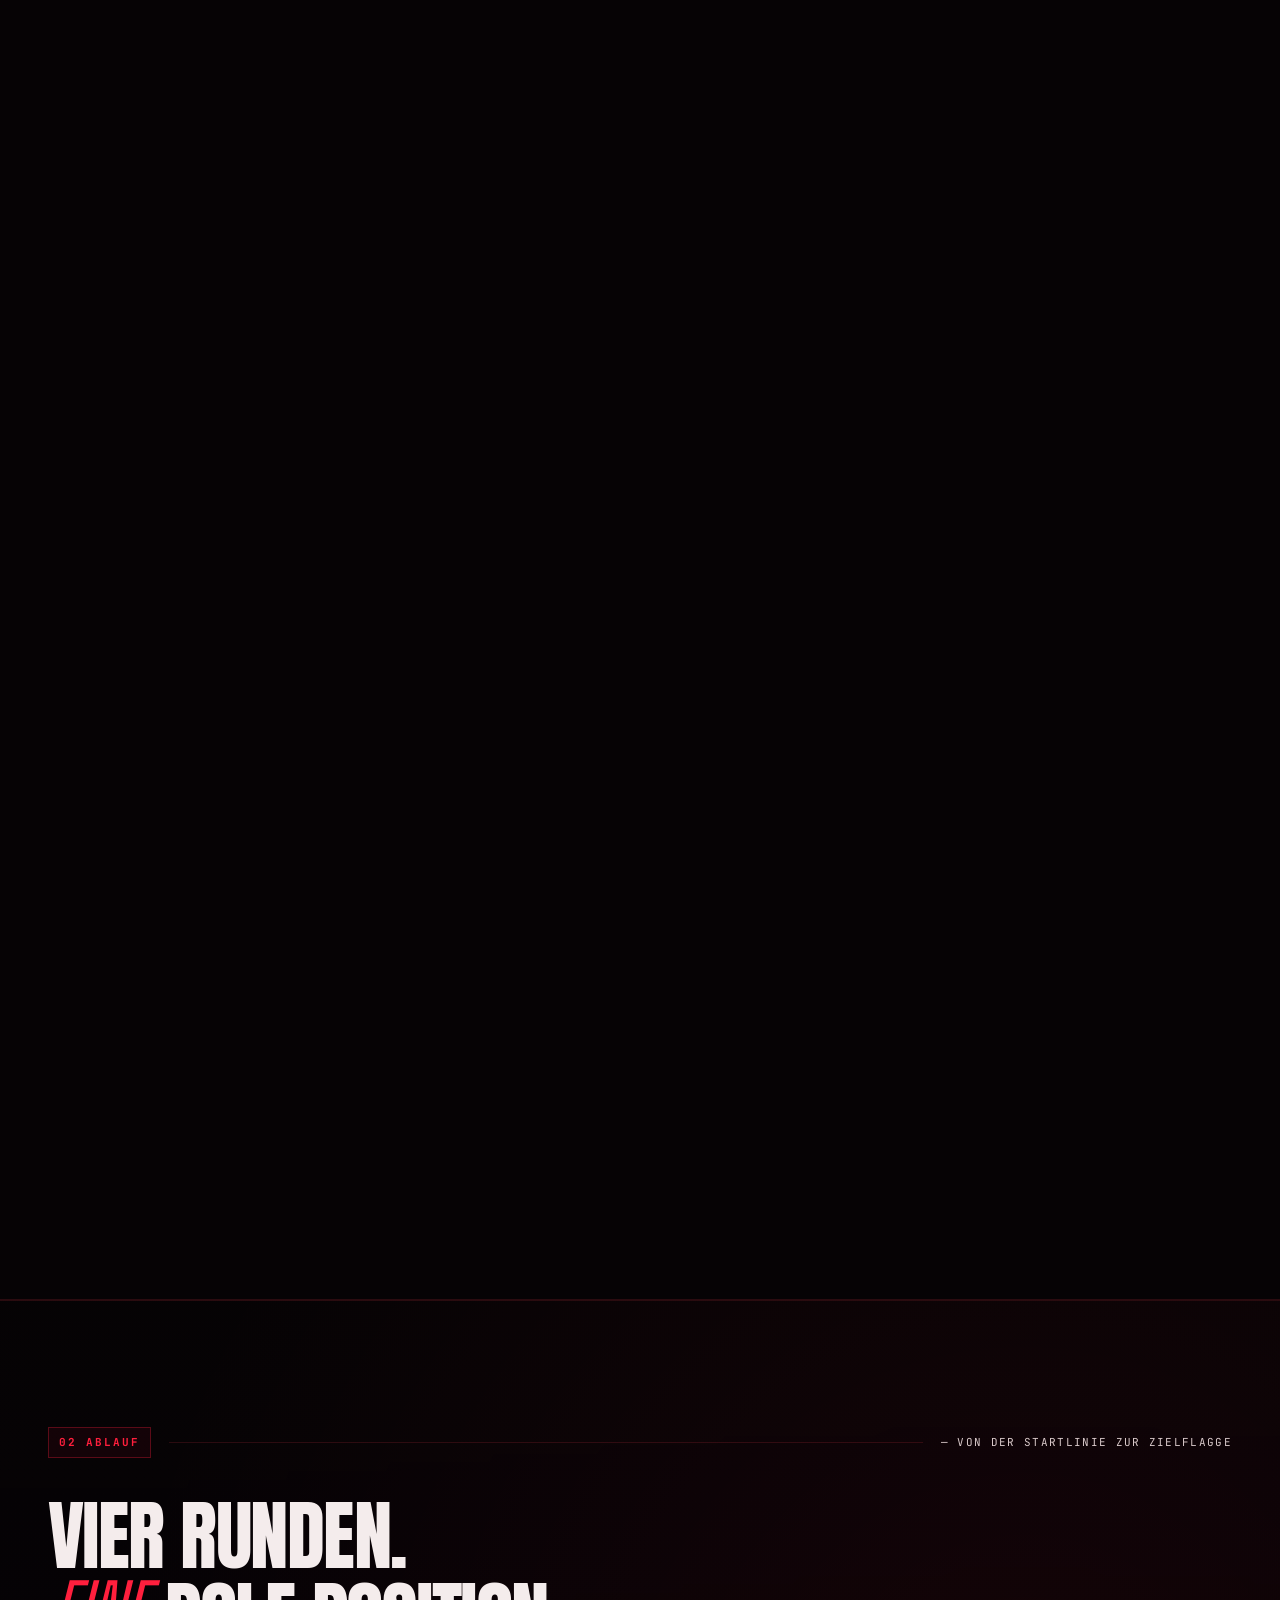
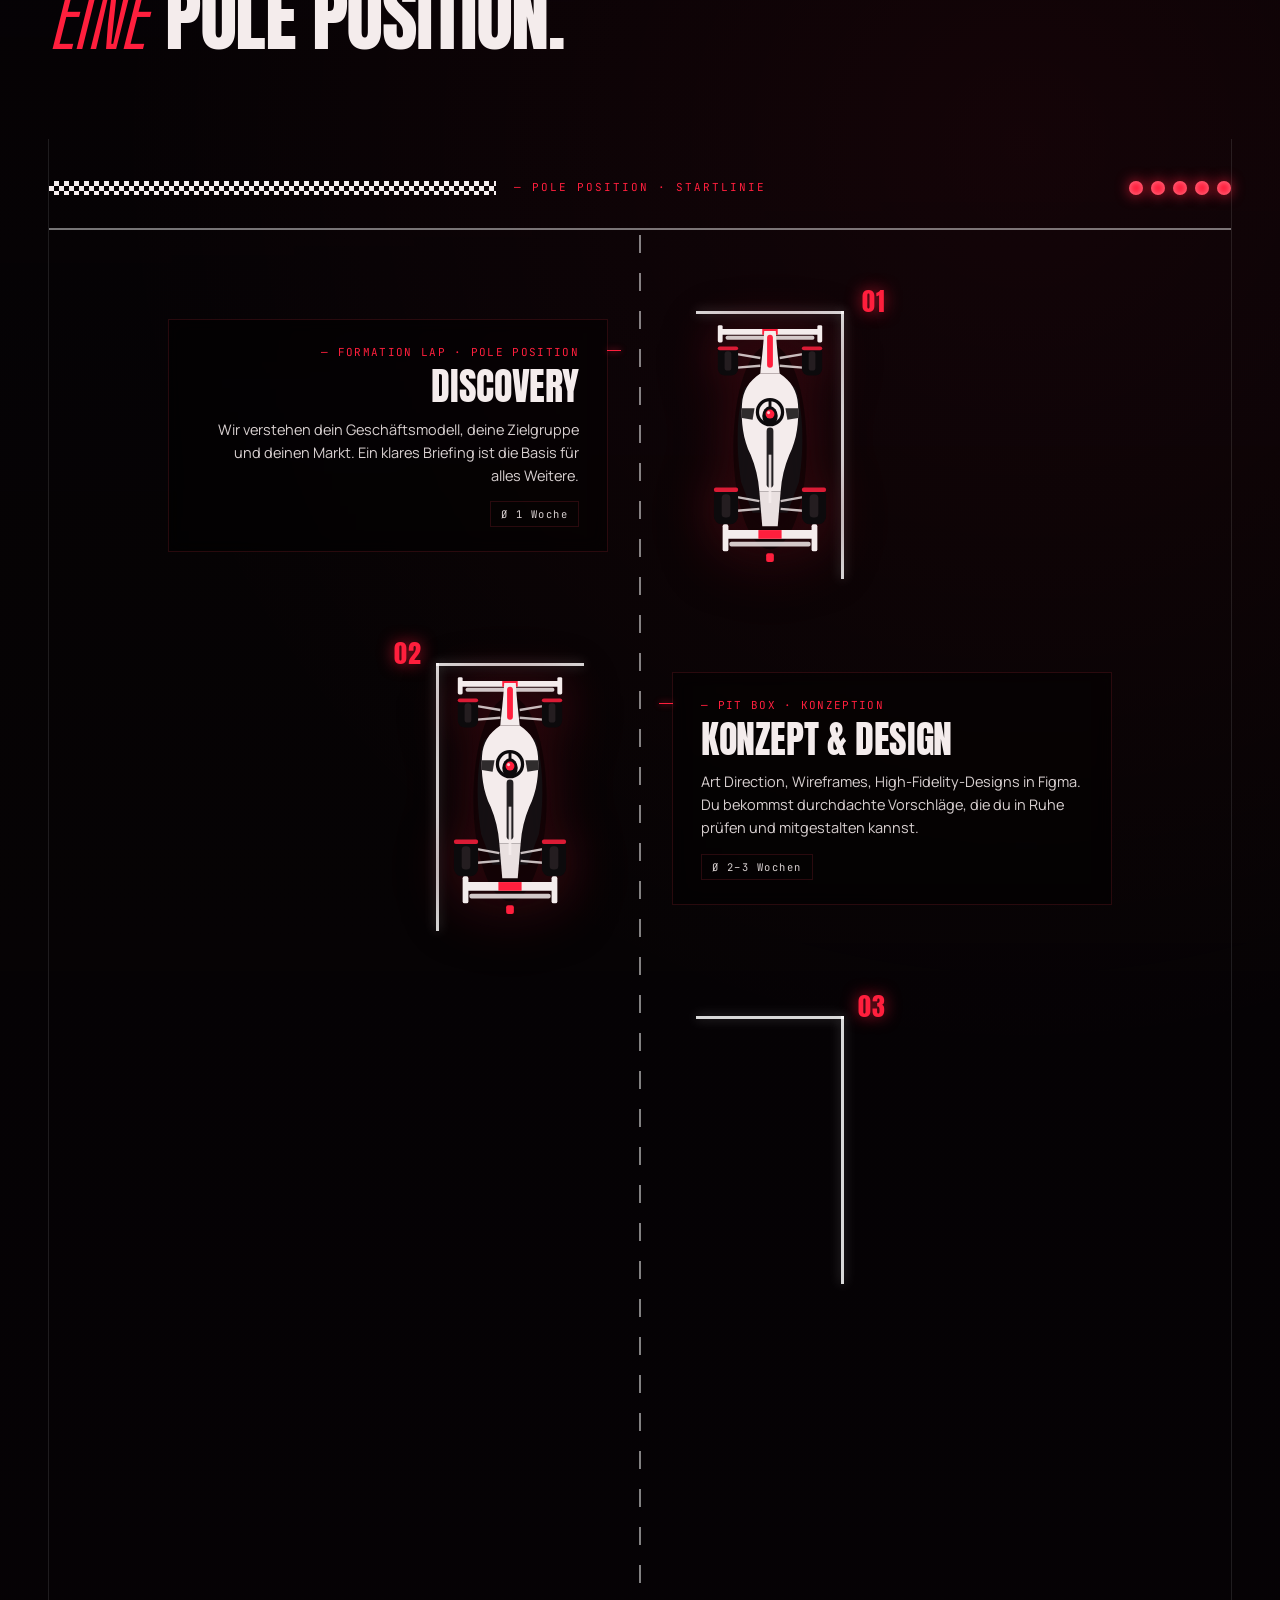
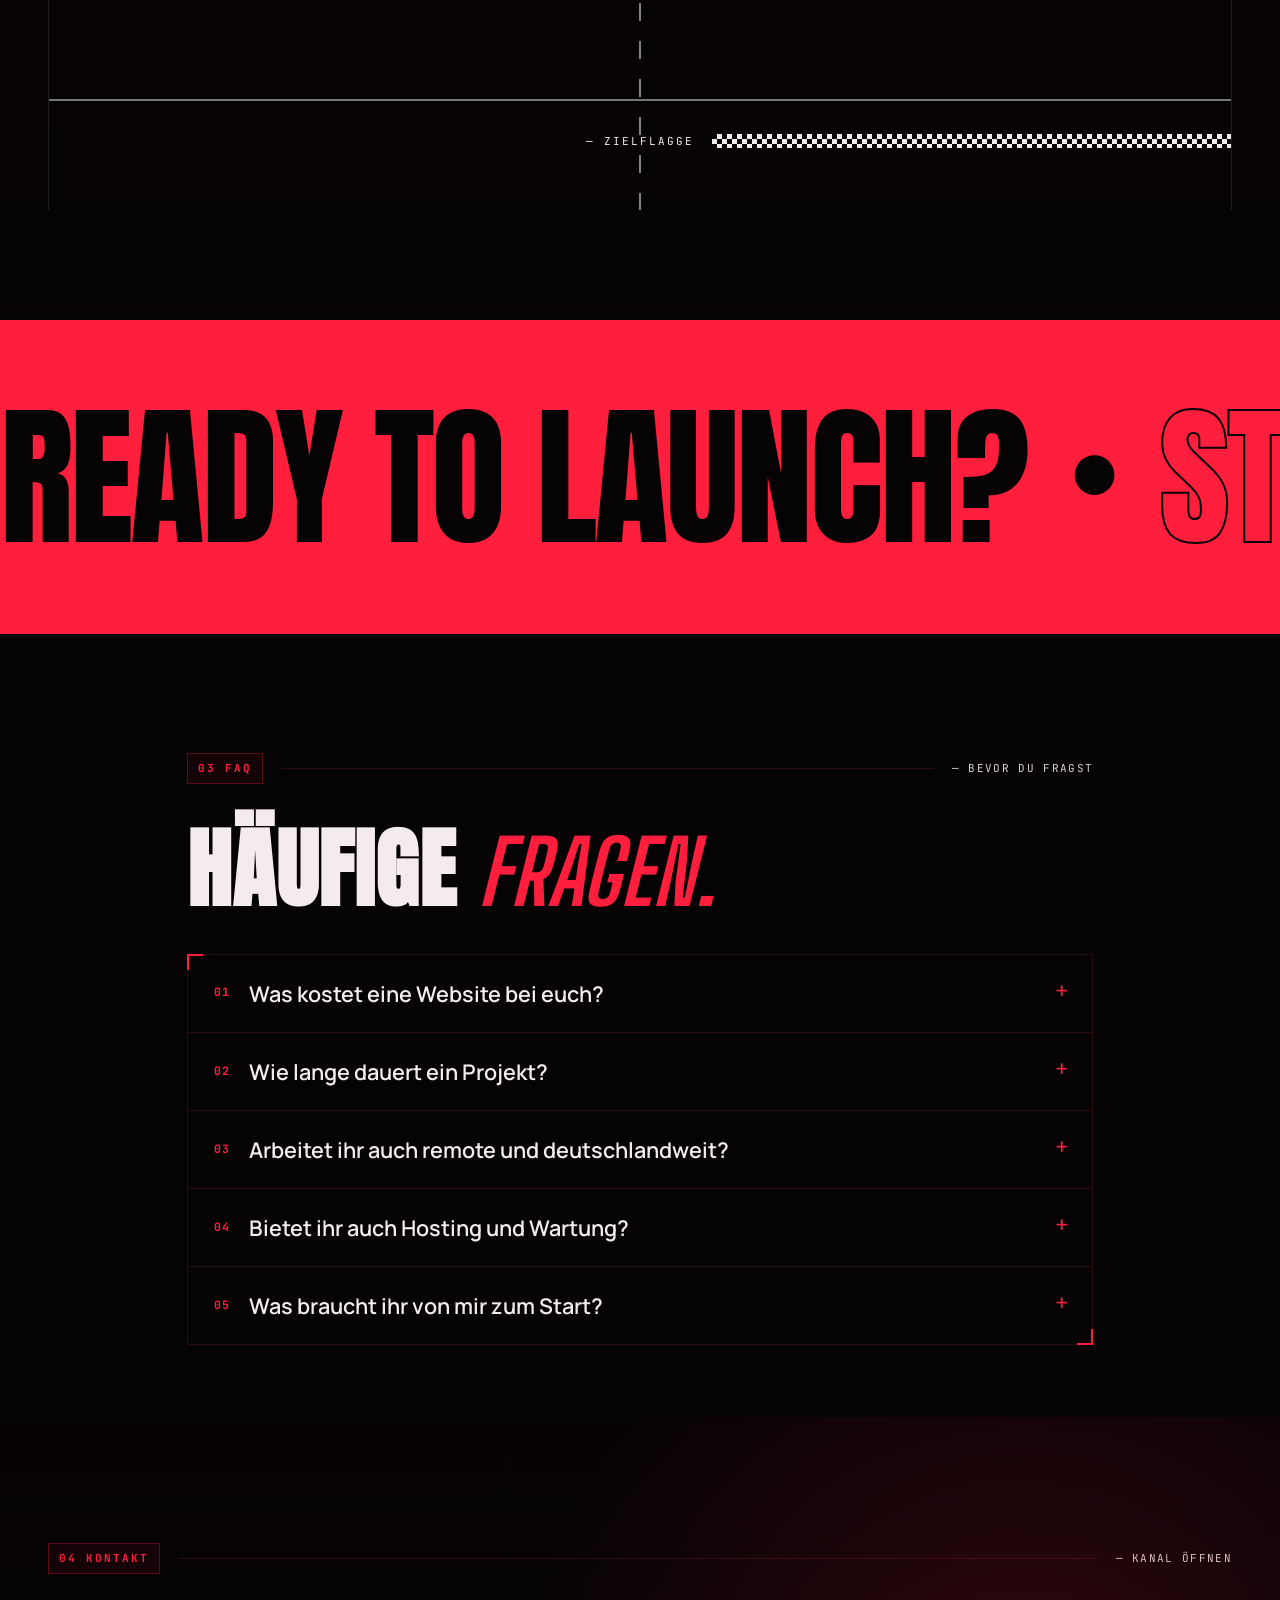
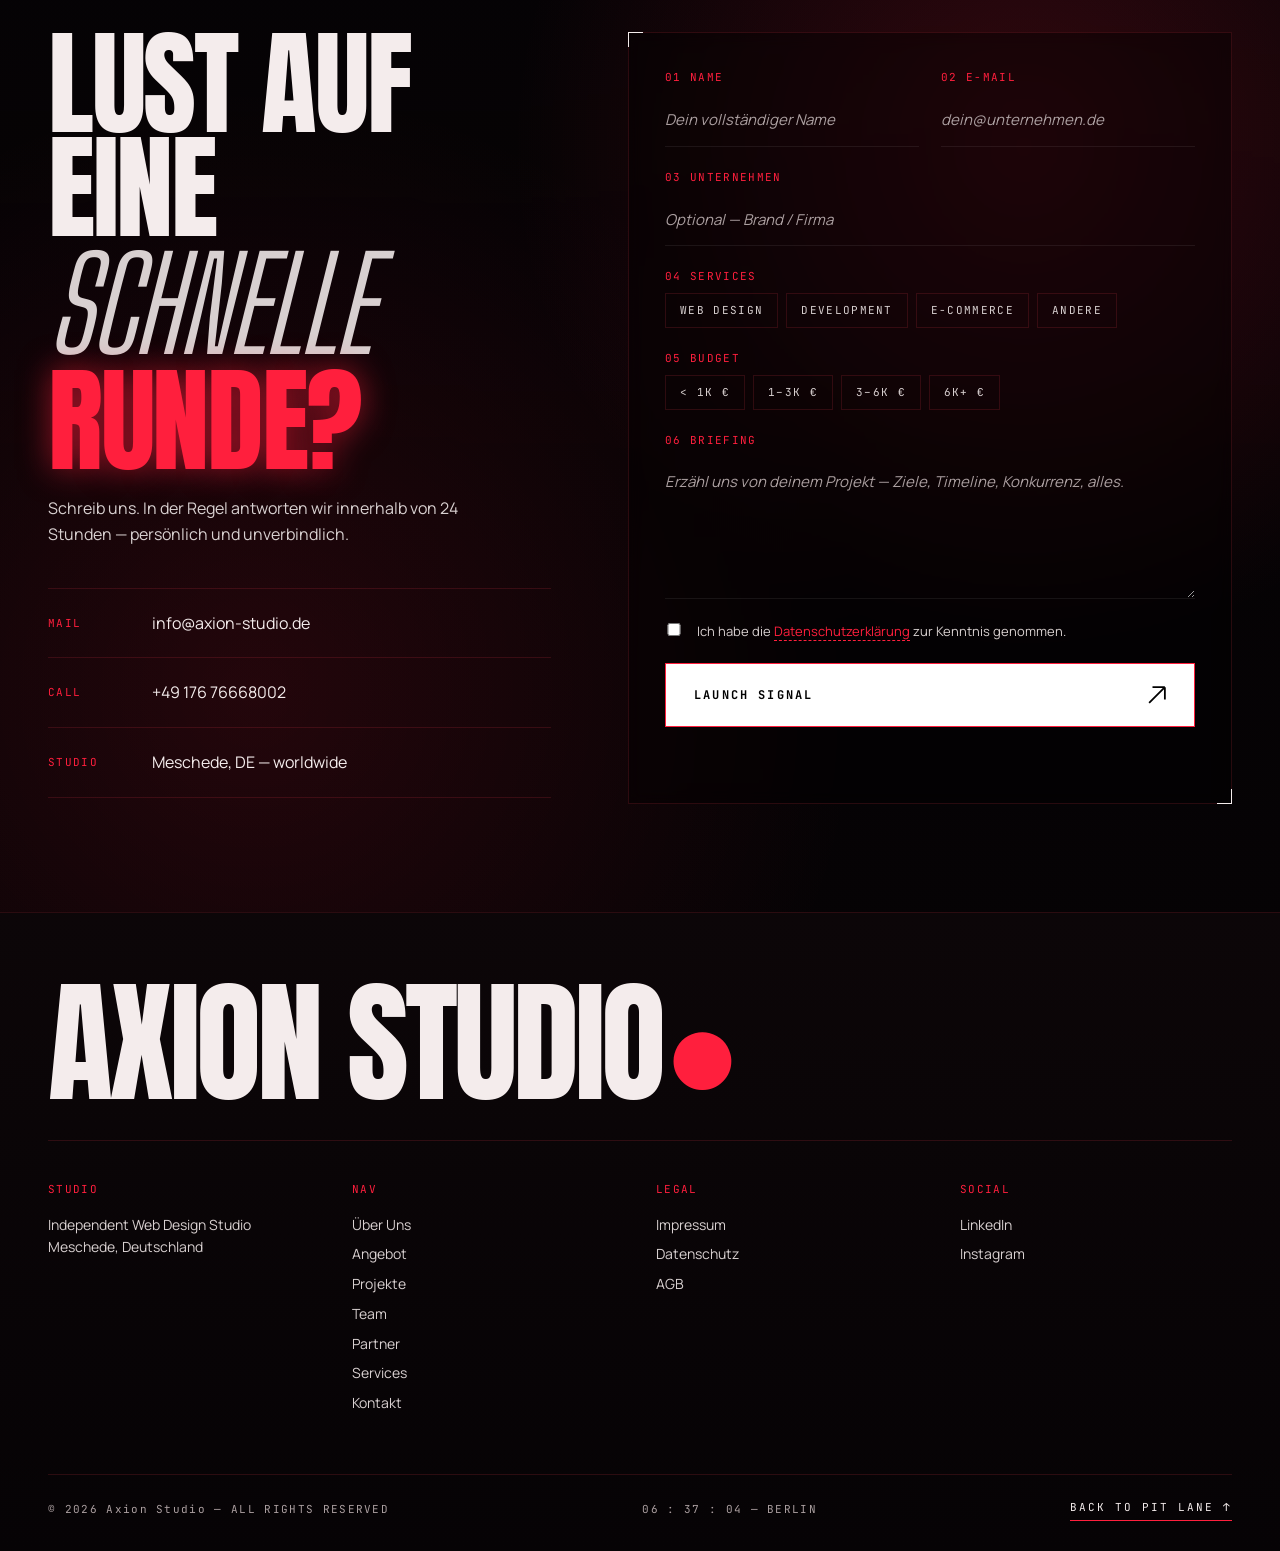
==== commit d631aefc: "fix(i18n): drei EN-Luecken auf projekte.html und partner.html geschlossen Beim Vollstaendigkeits-Aud" ====
--- a/index.html
+++ b/index.html
@@ -786,8 +786,8 @@
   <script src="assets/js/vendor/ScrollTrigger.min.js?v=20260726p"></script>
   <script src="assets/js/vendor/lenis.min.js?v=20260726p"></script>
   <script src="assets/js/main.js?v=20260726n"></script>
-  <script src="assets/js/content.js?v=20260726s"></script>
-  <script src="assets/js/i18n.js?v=20260726s"></script>
+  <script src="assets/js/content.js?v=20260726t"></script>
+  <script src="assets/js/i18n.js?v=20260726t"></script>
   <!-- Cloudflare Web Analytics -->
   <script defer src="https://static.cloudflareinsights.com/beacon.min.js" data-cf-beacon='{"token": "d8266d7c9e09431c88ea4d6ecccccbe1"}'></script>
   <!-- End Cloudflare Web Analytics -->
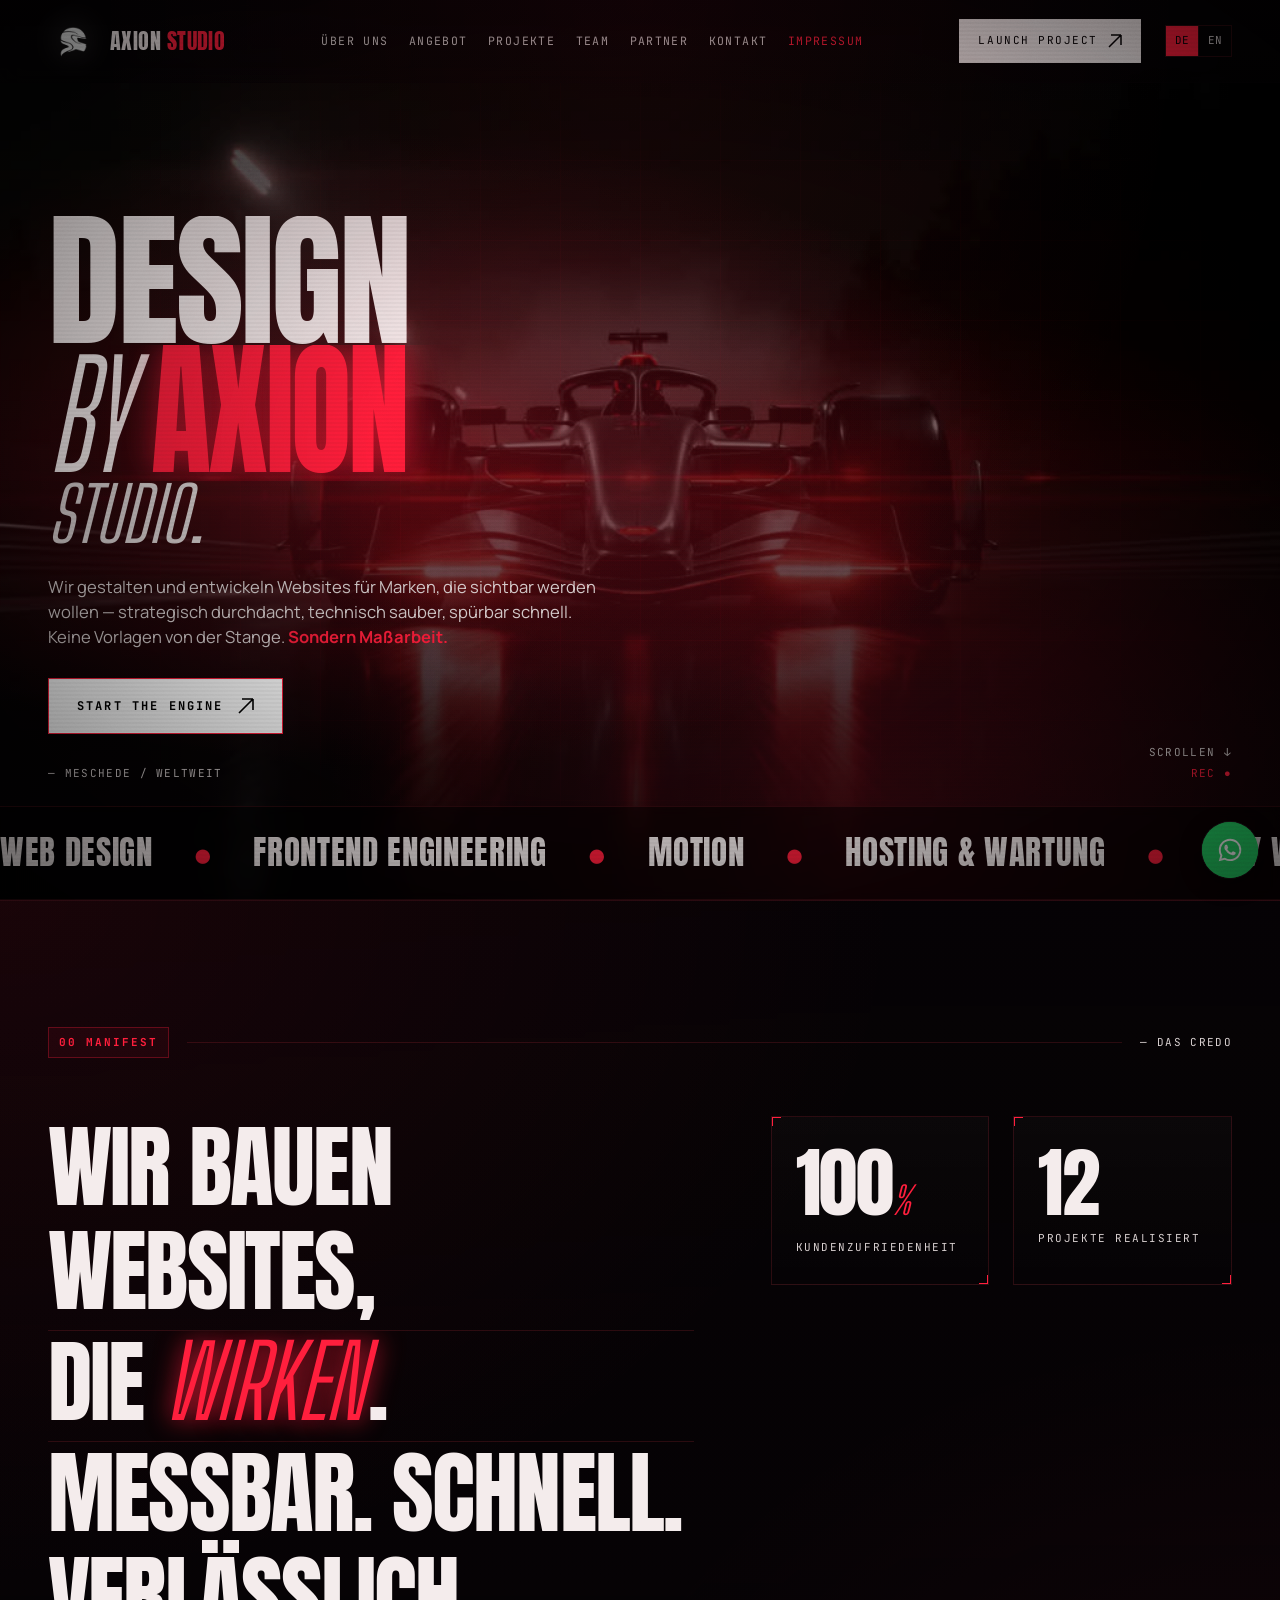
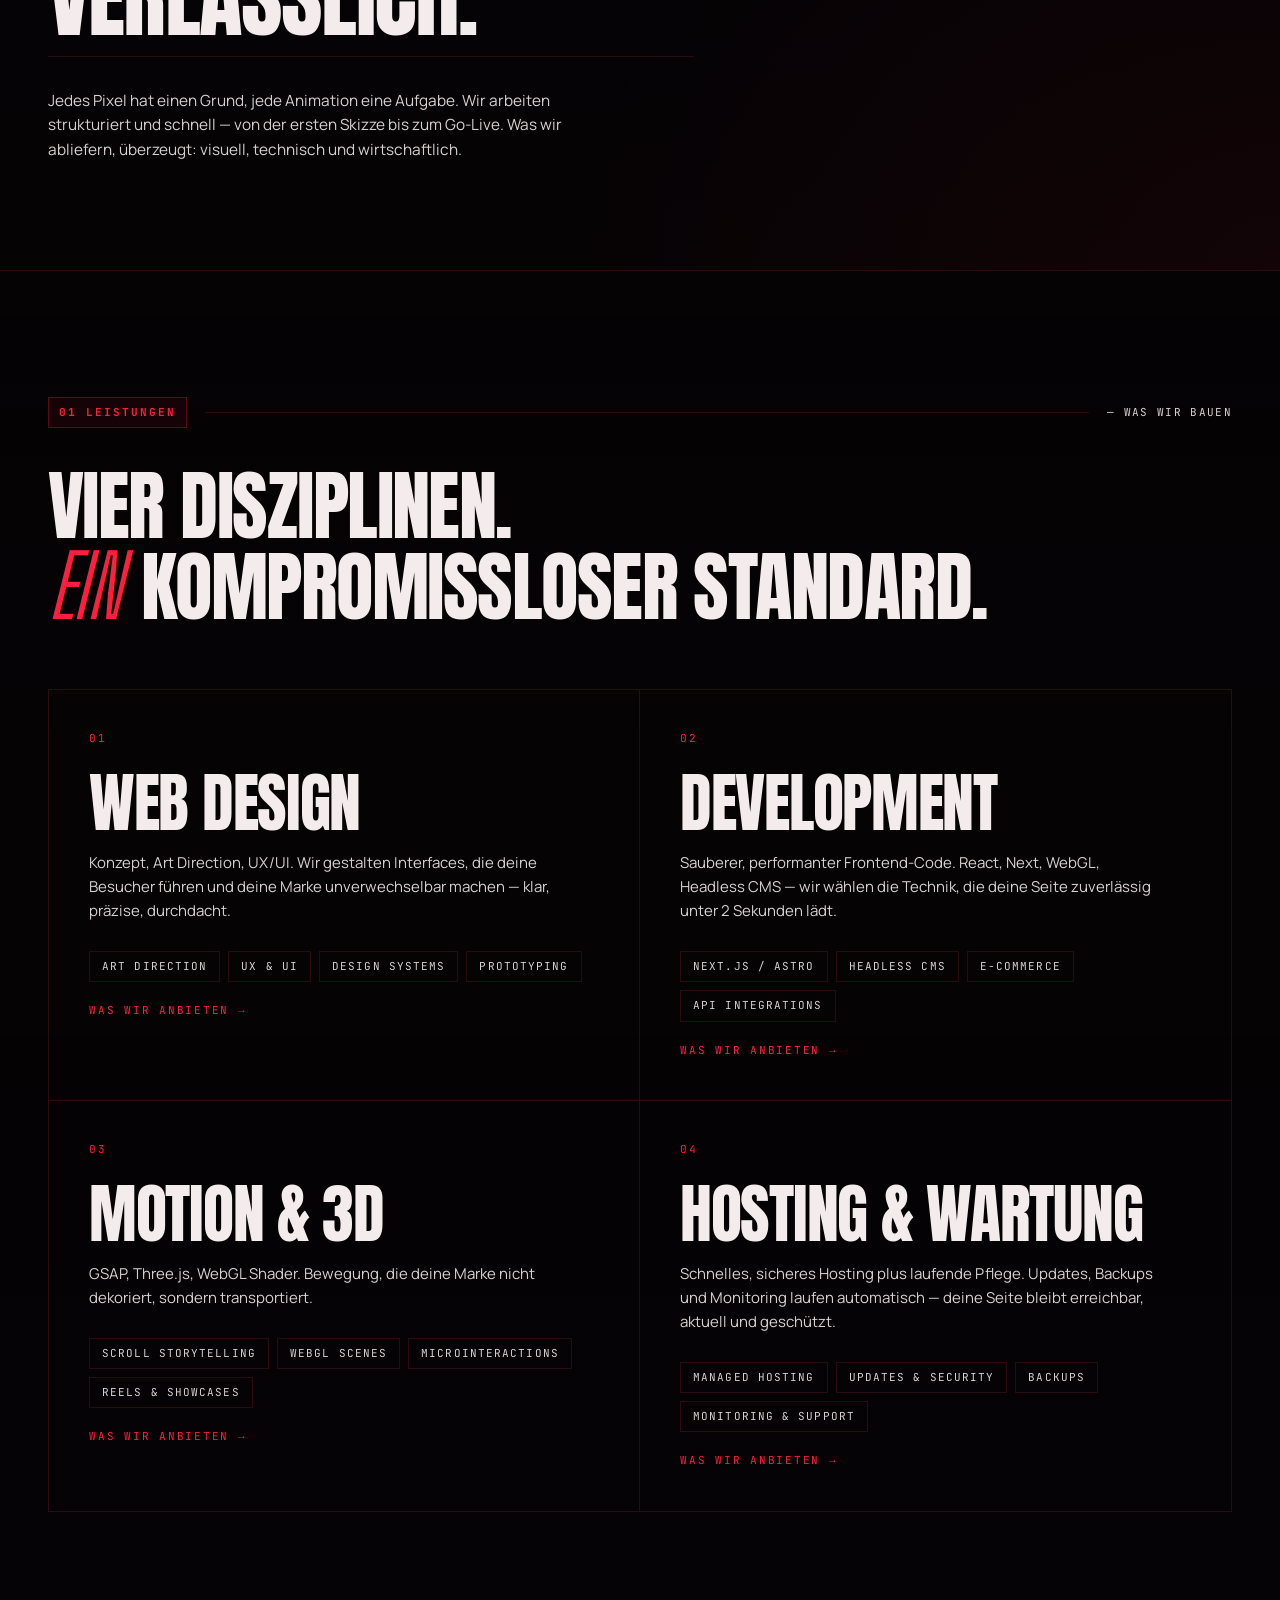
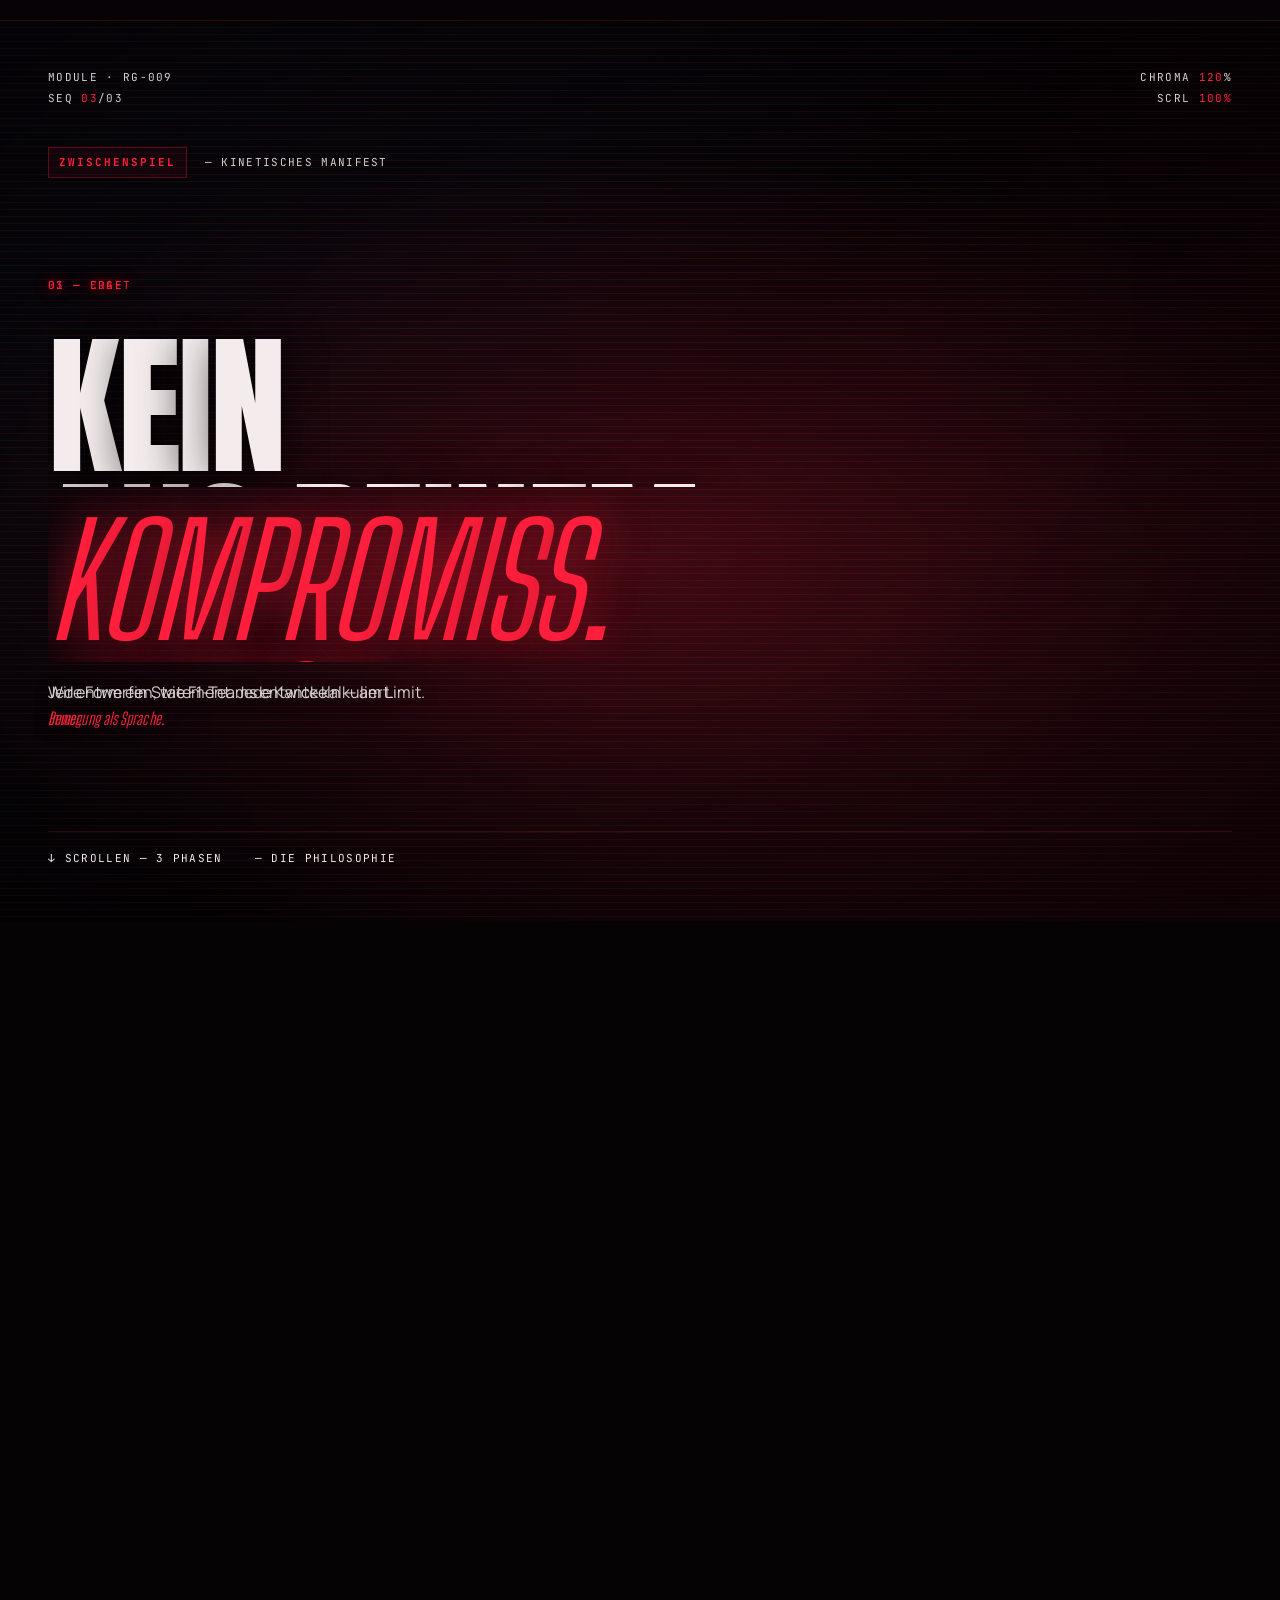
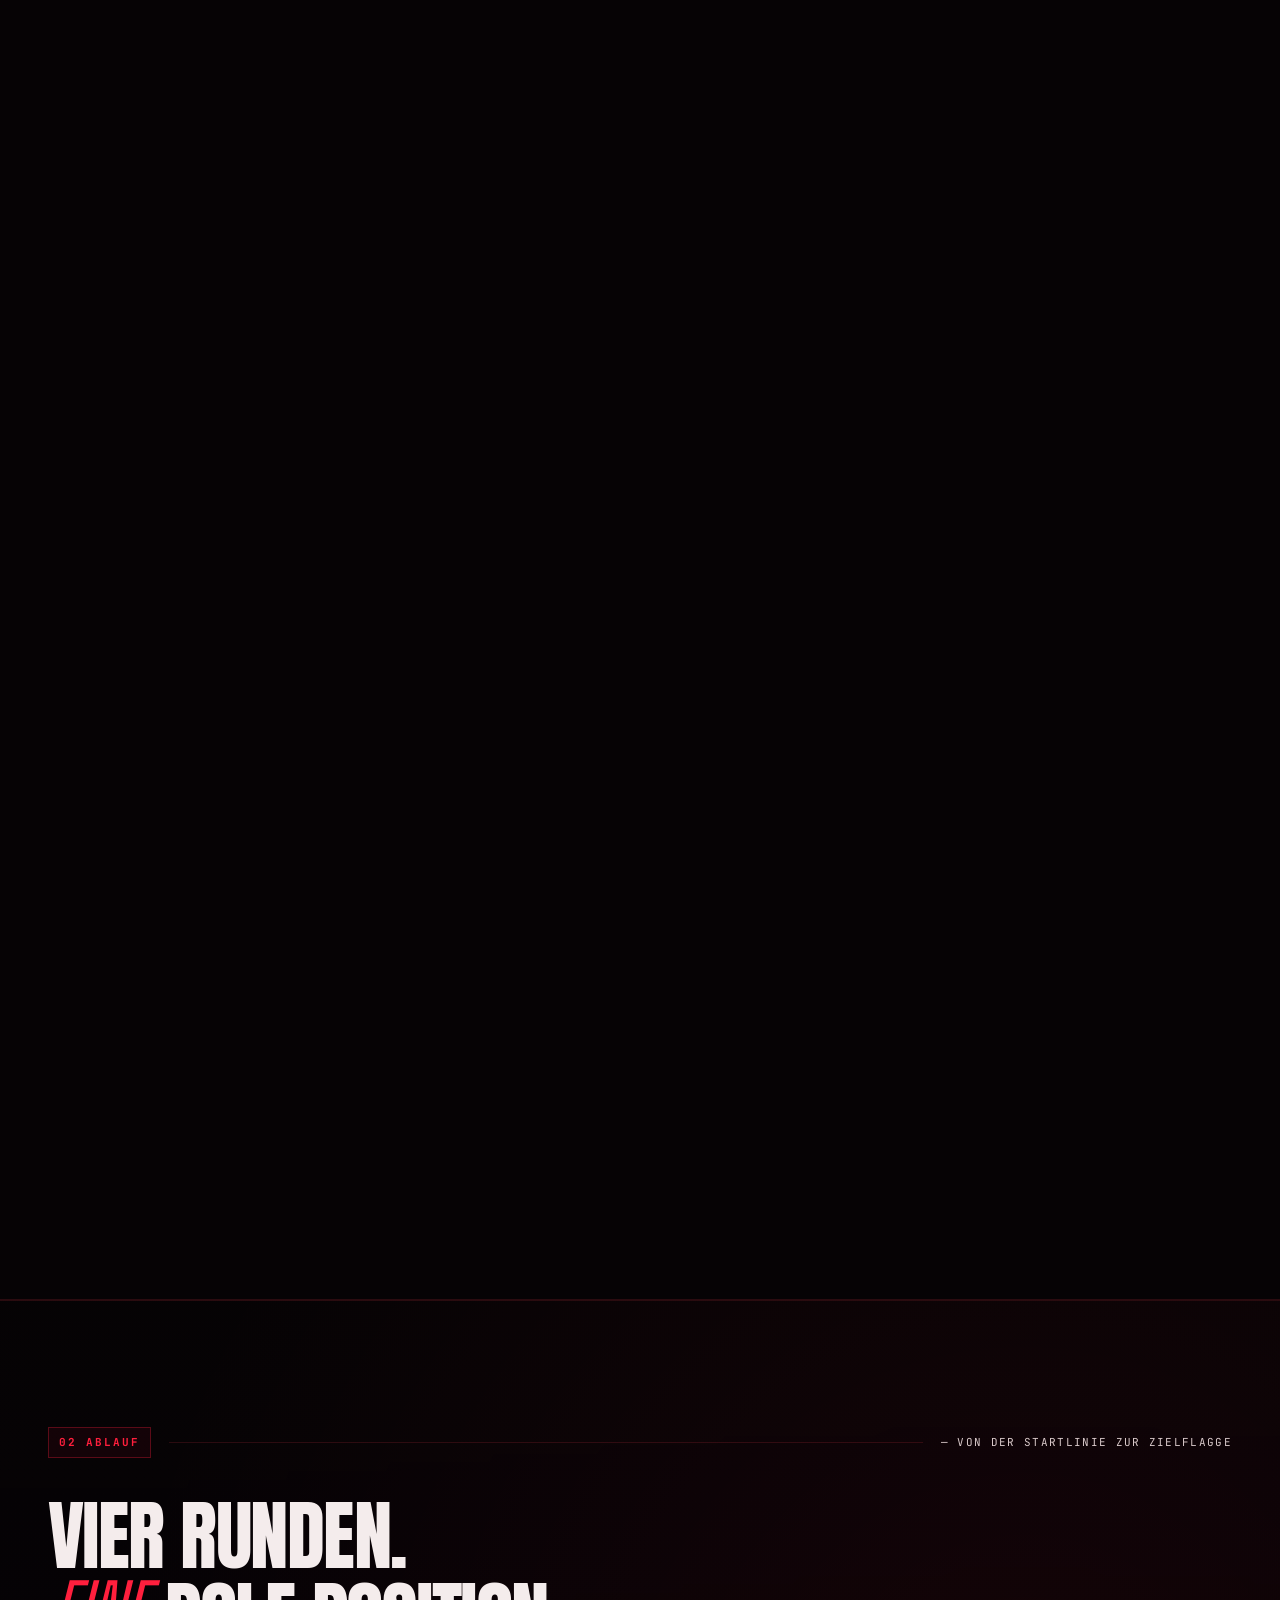
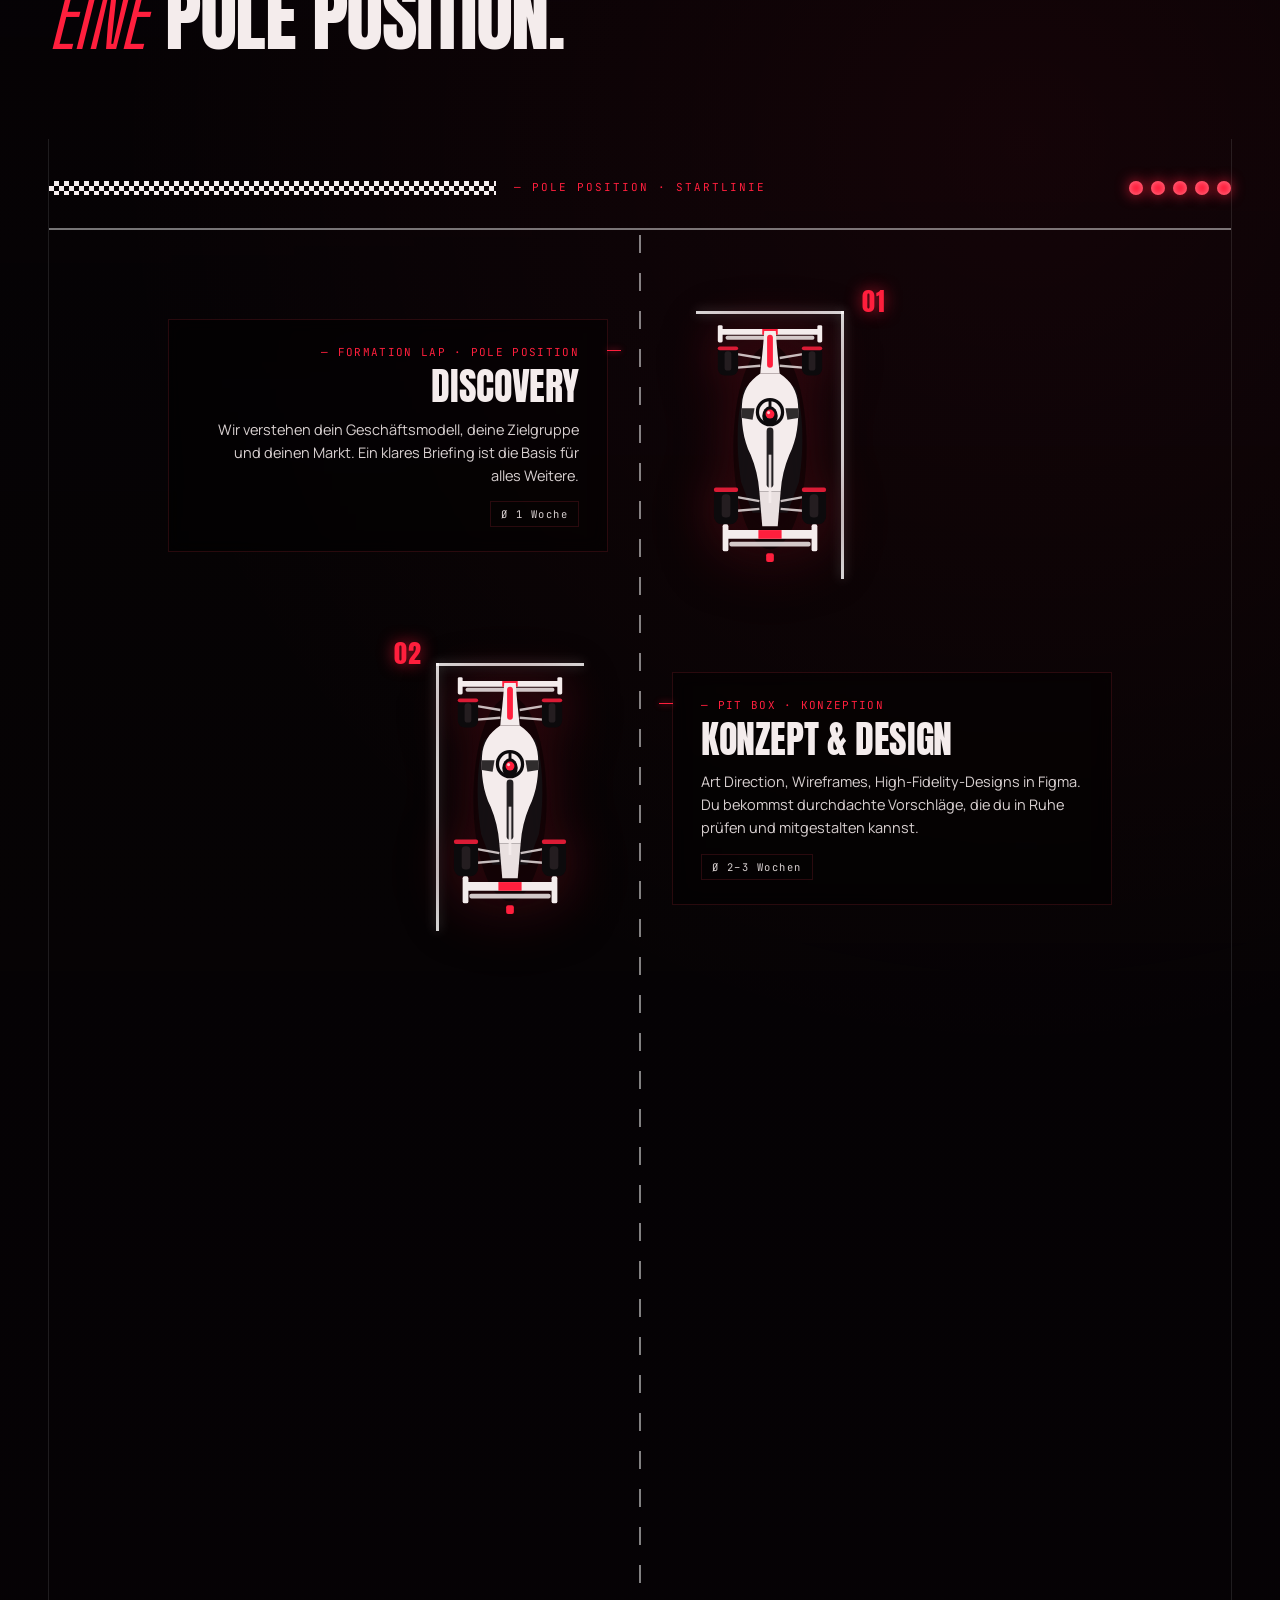
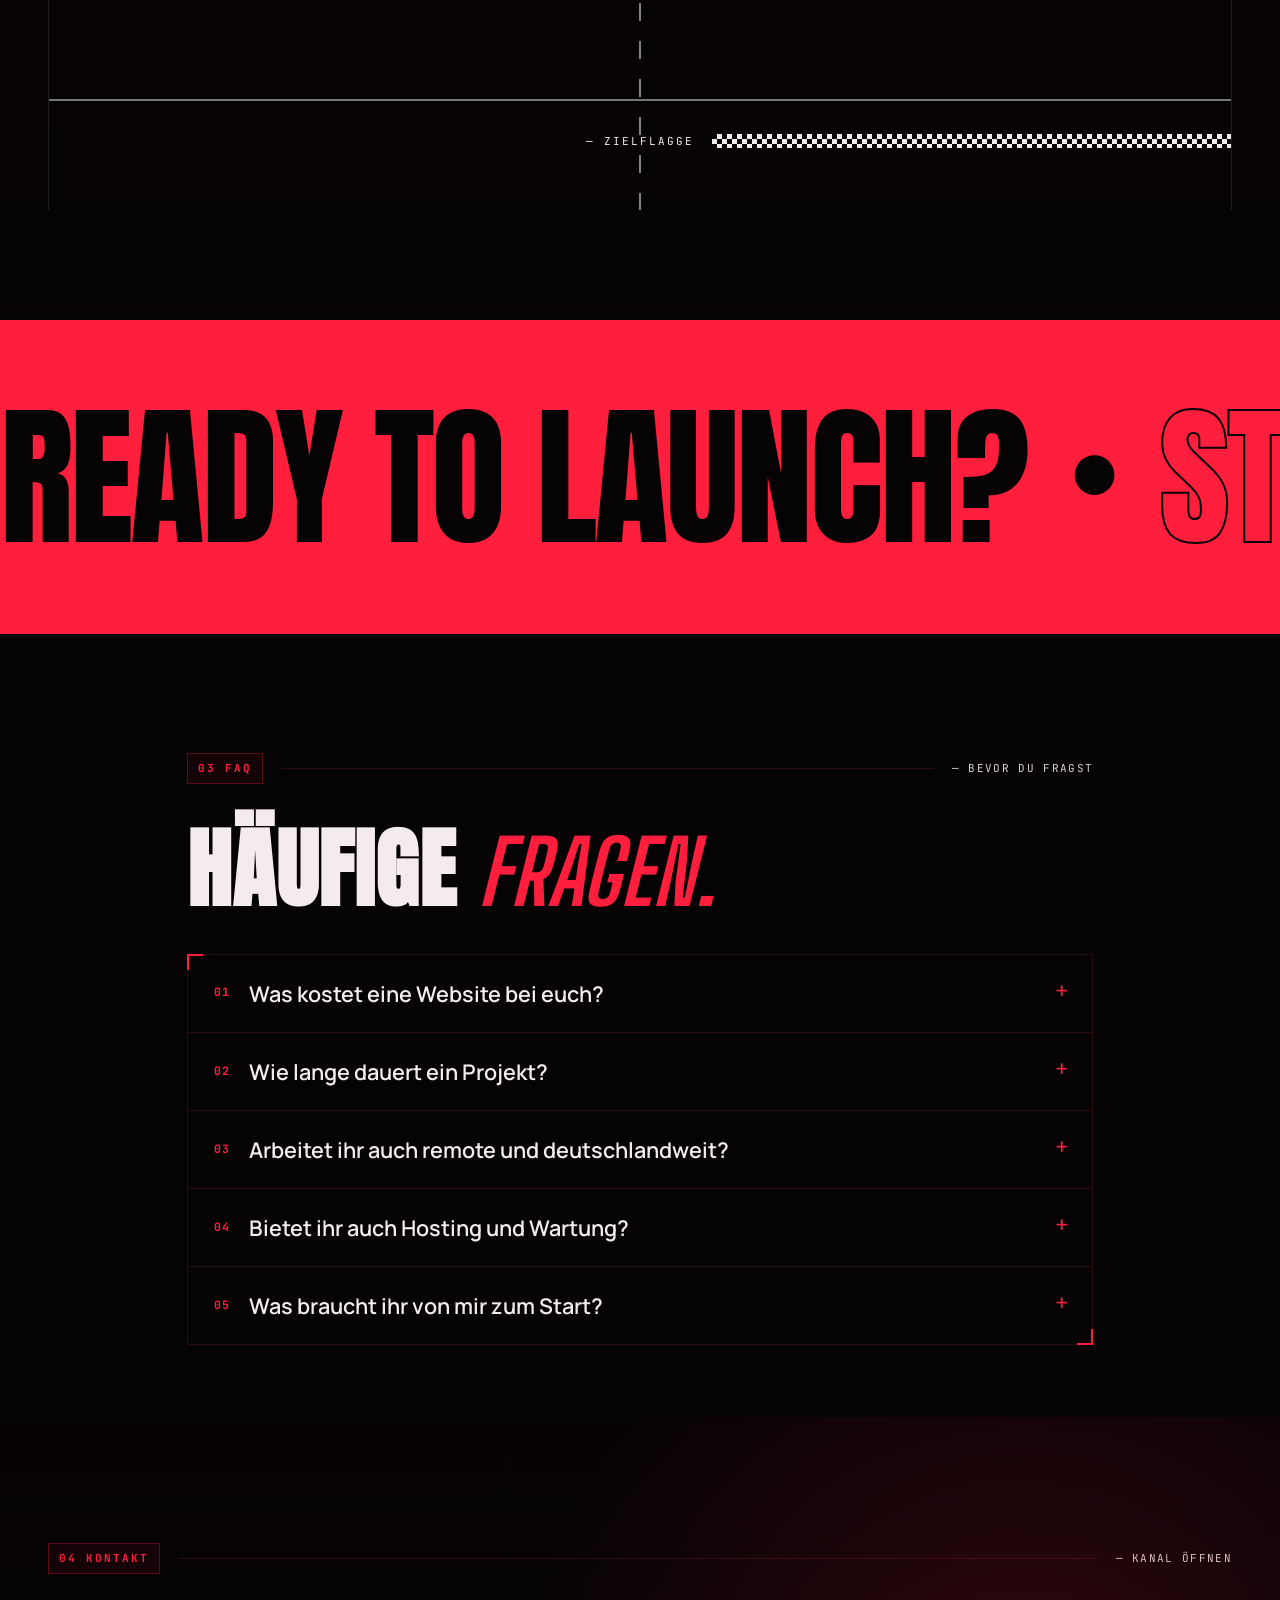
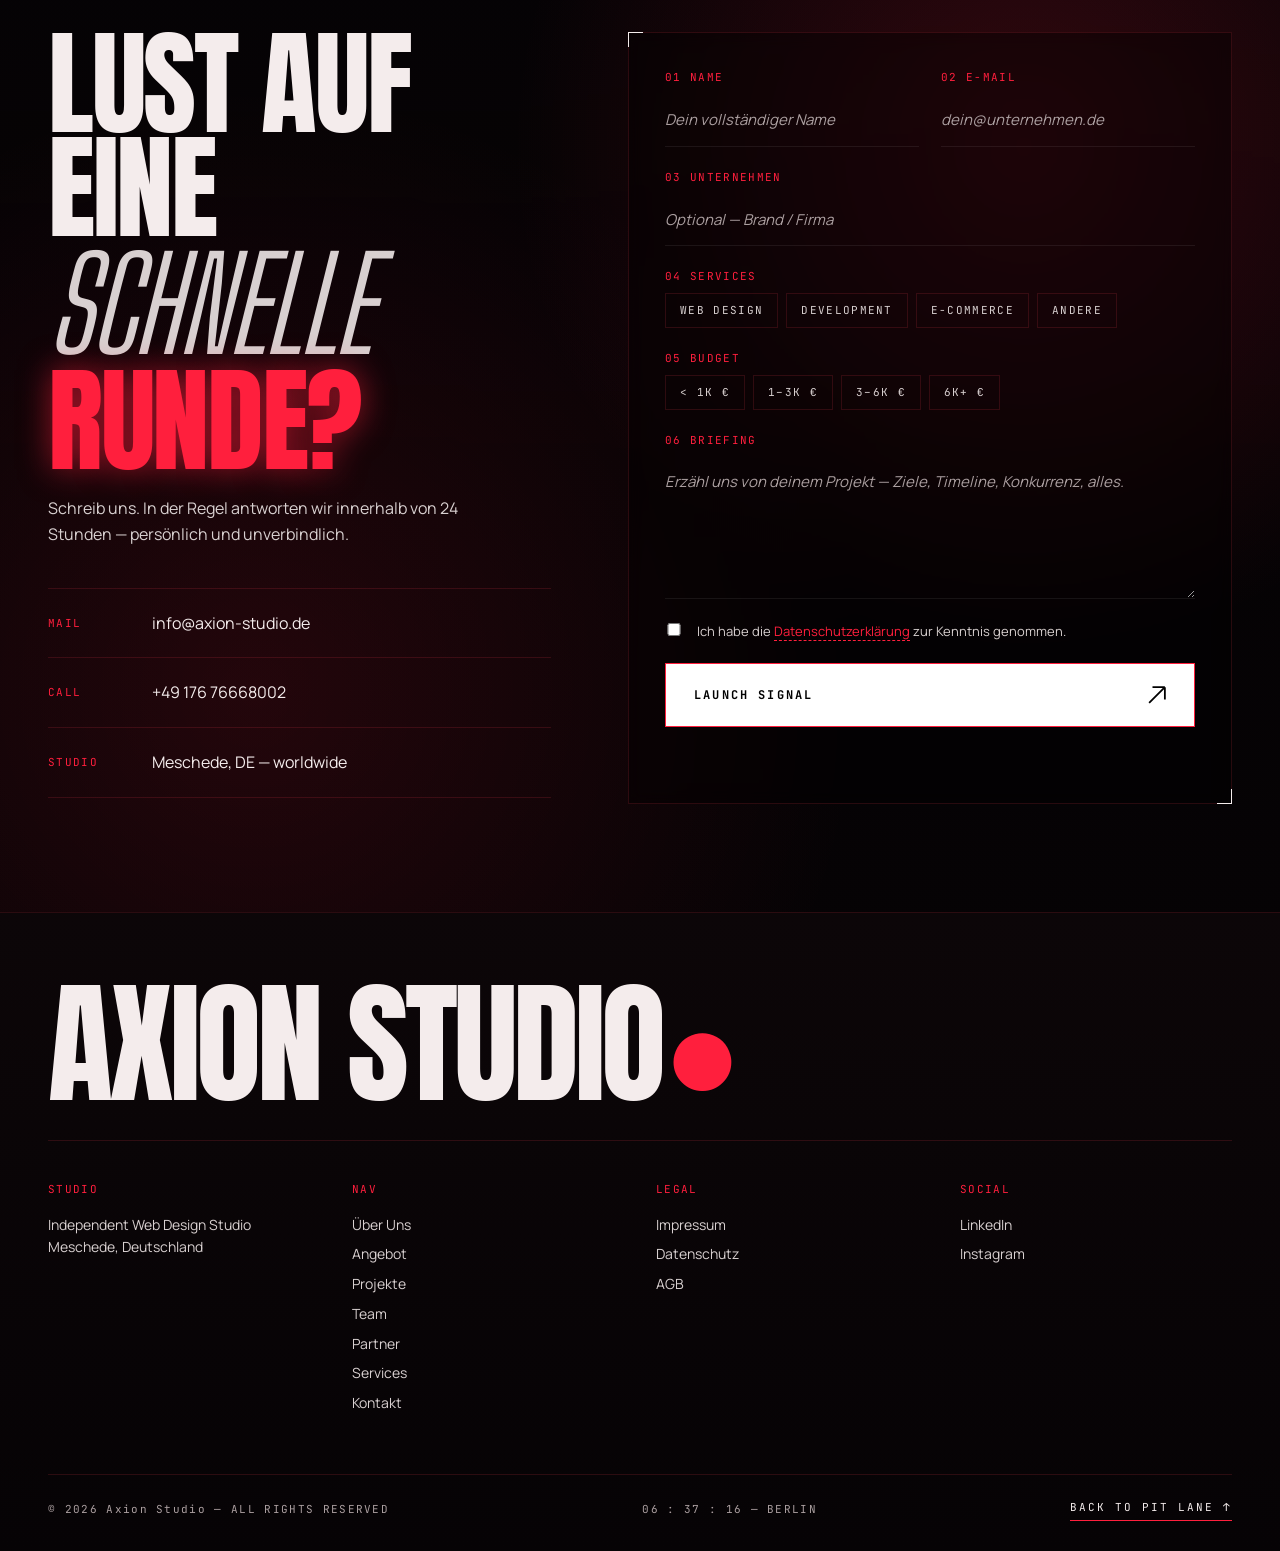
==== commit a53ca573: "fix(css): Poster-404 auf sechs Seiten - url() in Custom Property loest gegen das Stylesheet auf, nic" ====
--- a/index.html
+++ b/index.html
@@ -78,14 +78,14 @@
        Hintergrund beim Runterscrollen sichtbar wird, steht sofort ein echtes
        Bild statt Schwarz (das Video decodiert dahinter). Konkurriert nicht mit dem Hero. -->
   <link rel="preload" href="assets/images/scroll-poster.jpg?v=20260726h" as="image" fetchpriority="low" />
-  <link rel="stylesheet" href="assets/css/style.css?v=20260726p" />
+  <link rel="stylesheet" href="assets/css/style.css?v=20260726t" />
 </head>
 <body>
   <a class="skip-link" href="#content">Zum Inhalt springen</a>
 
   <!-- BACKGROUND SCROLL VIDEO (manifest → contact) -->
   <div class="bg-scroll" id="bgScroll" aria-hidden="true">
-    <video class="bg-scroll__video" id="bgScrollVideo" muted playsinline preload="auto" style="--poster:url(&quot;assets/images/scroll-poster.jpg?v=20260726l&quot;);--poster-mobile:url(&quot;assets/images/scroll-poster-mobile.jpg?v=20260726l&quot;)" disablepictureinpicture></video>
+    <video class="bg-scroll__video" id="bgScrollVideo" muted playsinline preload="auto" style="--poster:url(&quot;/assets/images/scroll-poster.jpg?v=20260726l&quot;);--poster-mobile:url(&quot;/assets/images/scroll-poster-mobile.jpg?v=20260726l&quot;)" disablepictureinpicture></video>
     <canvas class="bg-scroll__canvas" id="bgScrollCanvas" aria-hidden="true"></canvas>
     <div class="bg-scroll__tint"></div>
     <div class="bg-scroll__grid"></div>
@@ -162,7 +162,7 @@
          Der Mobile-Clip ist der mittige 9:16-Ausschnitt — exakt das, was
          object-fit:cover auf dem Handy ohnehin zeigt, nur ohne die ~60 %
          unsichtbare Breite mitzuladen (5.25 MB -> 1.58 MB). -->
-    <video class="hero__video" autoplay muted loop playsinline preload="auto" style="--poster:url(&quot;assets/images/hero-poster.jpg?v=20260726l&quot;);--poster-mobile:url(&quot;assets/images/hero-poster-mobile.jpg?v=20260726l&quot;)">
+    <video class="hero__video" autoplay muted loop playsinline preload="auto" style="--poster:url(&quot;/assets/images/hero-poster.jpg?v=20260726l&quot;);--poster-mobile:url(&quot;/assets/images/hero-poster-mobile.jpg?v=20260726l&quot;)">
       <source src="assets/video/hero.mp4?v=20260726i" type="video/mp4" media="(min-width: 901px)" />
       <source src="assets/video/hero-mobile.mp4?v=20260726i" type="video/mp4" media="(max-width: 900px)" />
       <source src="assets/video/hero.mp4?v=20260726i" type="video/mp4" />
--- a/assets/css/style.css
+++ b/assets/css/style.css
@@ -425,6 +425,12 @@
    Loesung: jedes Video traegt seine Poster als CSS-Variablen, die Auswahl
    macht die Media-Query. Ein <video> ohne dekodierten Frame ist transparent,
    der Hintergrund scheint also durch (im Browser gegengeprueft).
+
+   ⚠️ Die Pfade in --poster MUESSEN absolut sein (/assets/...). Ein url() aus
+   einer Custom Property loest der Browser gegen das Stylesheet auf, in dem
+   das var() steht — also gegen assets/css/, nicht gegen das Dokument. Aus
+   "assets/images/x.jpg" wurde dadurch /assets/css/assets/images/x.jpg → 404
+   auf sechs Seiten. Absolute Pfade sind gegen diese Aufloesung immun.
    ========================================================= */
 .hero__video,
 .bg-loop__video,
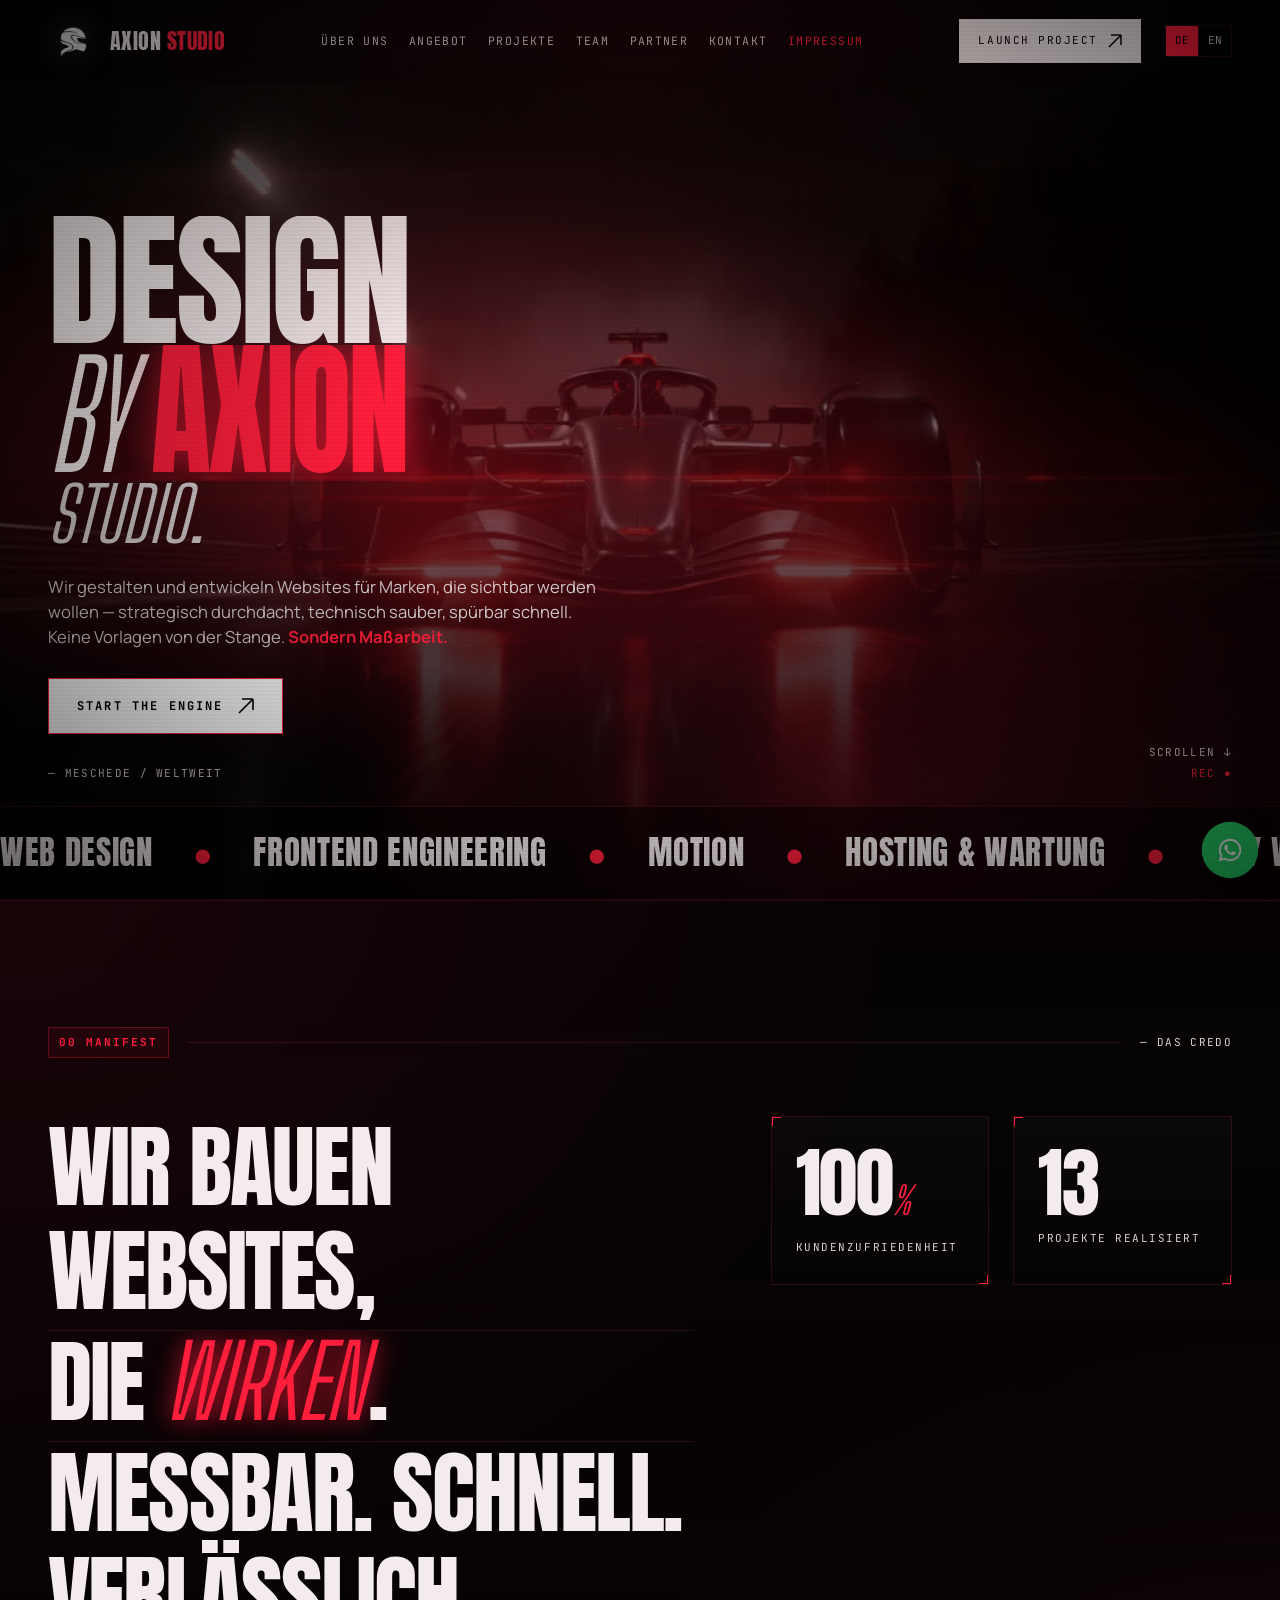
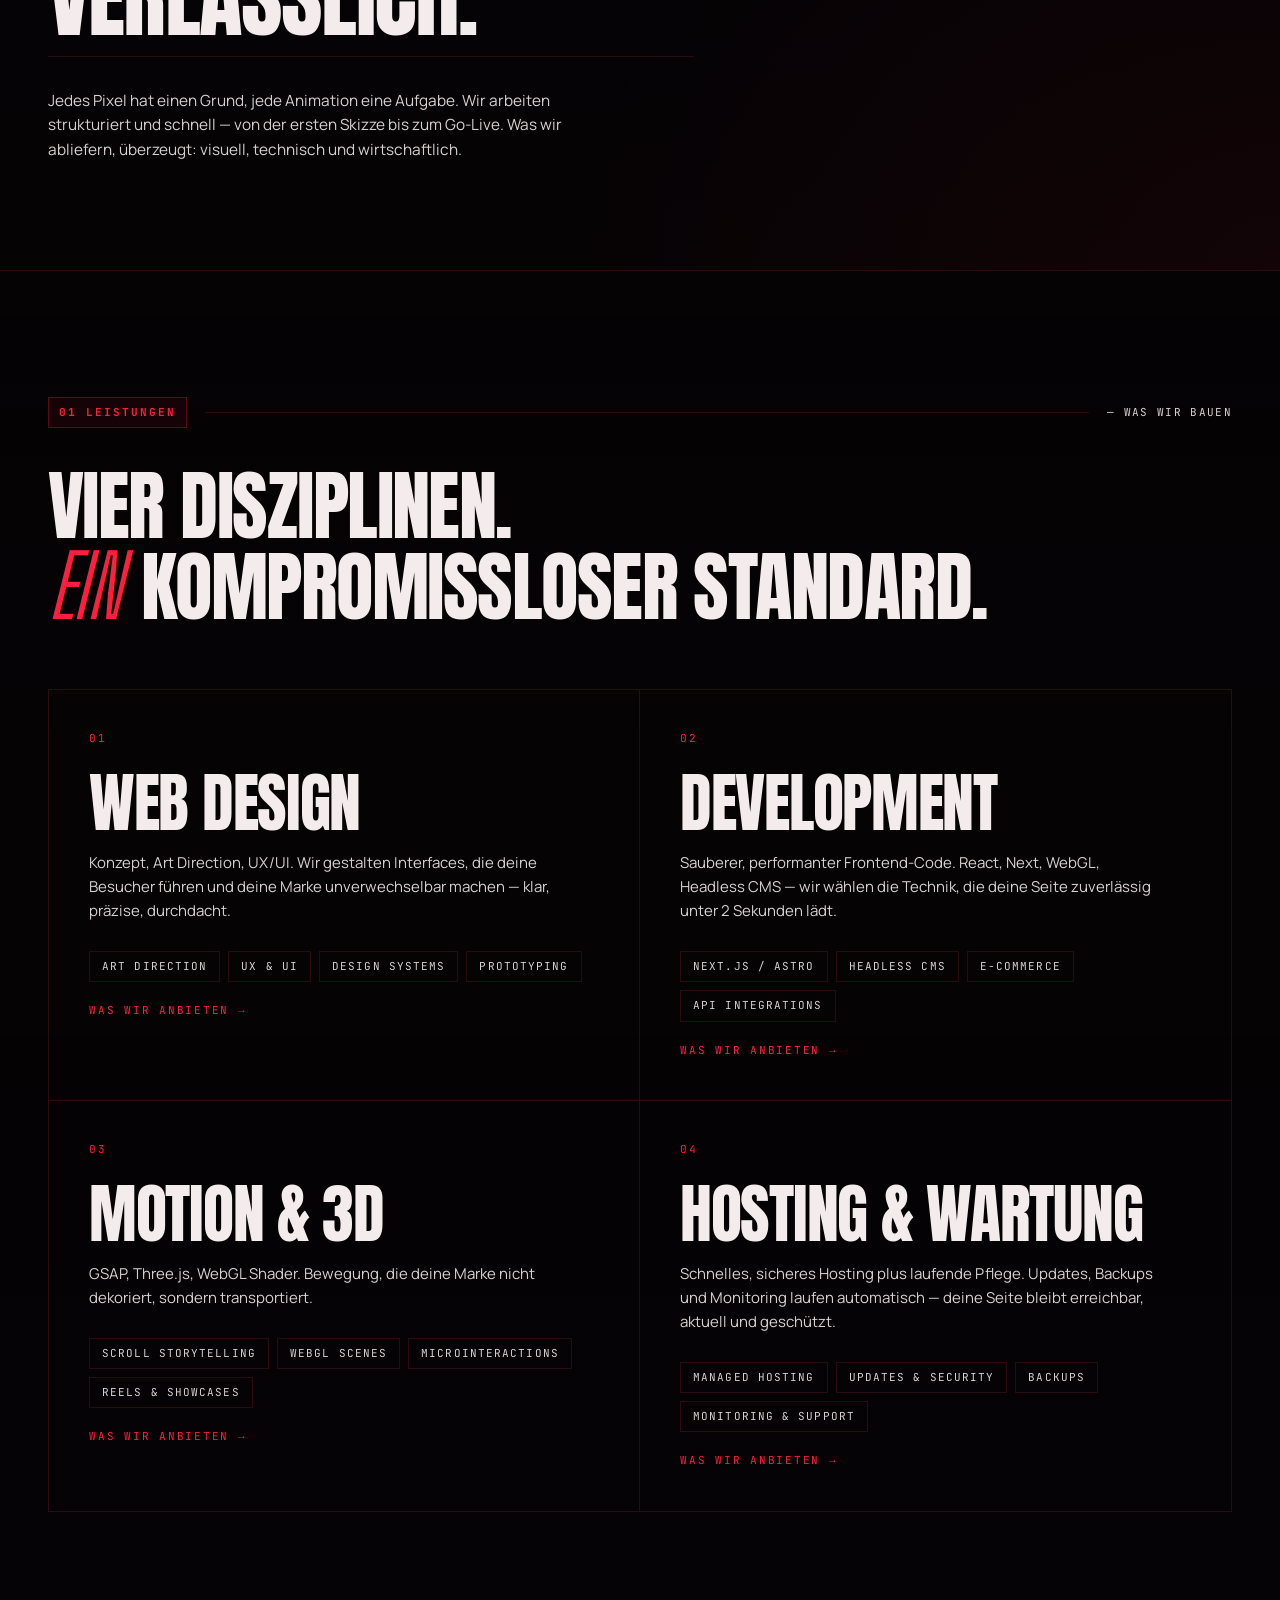
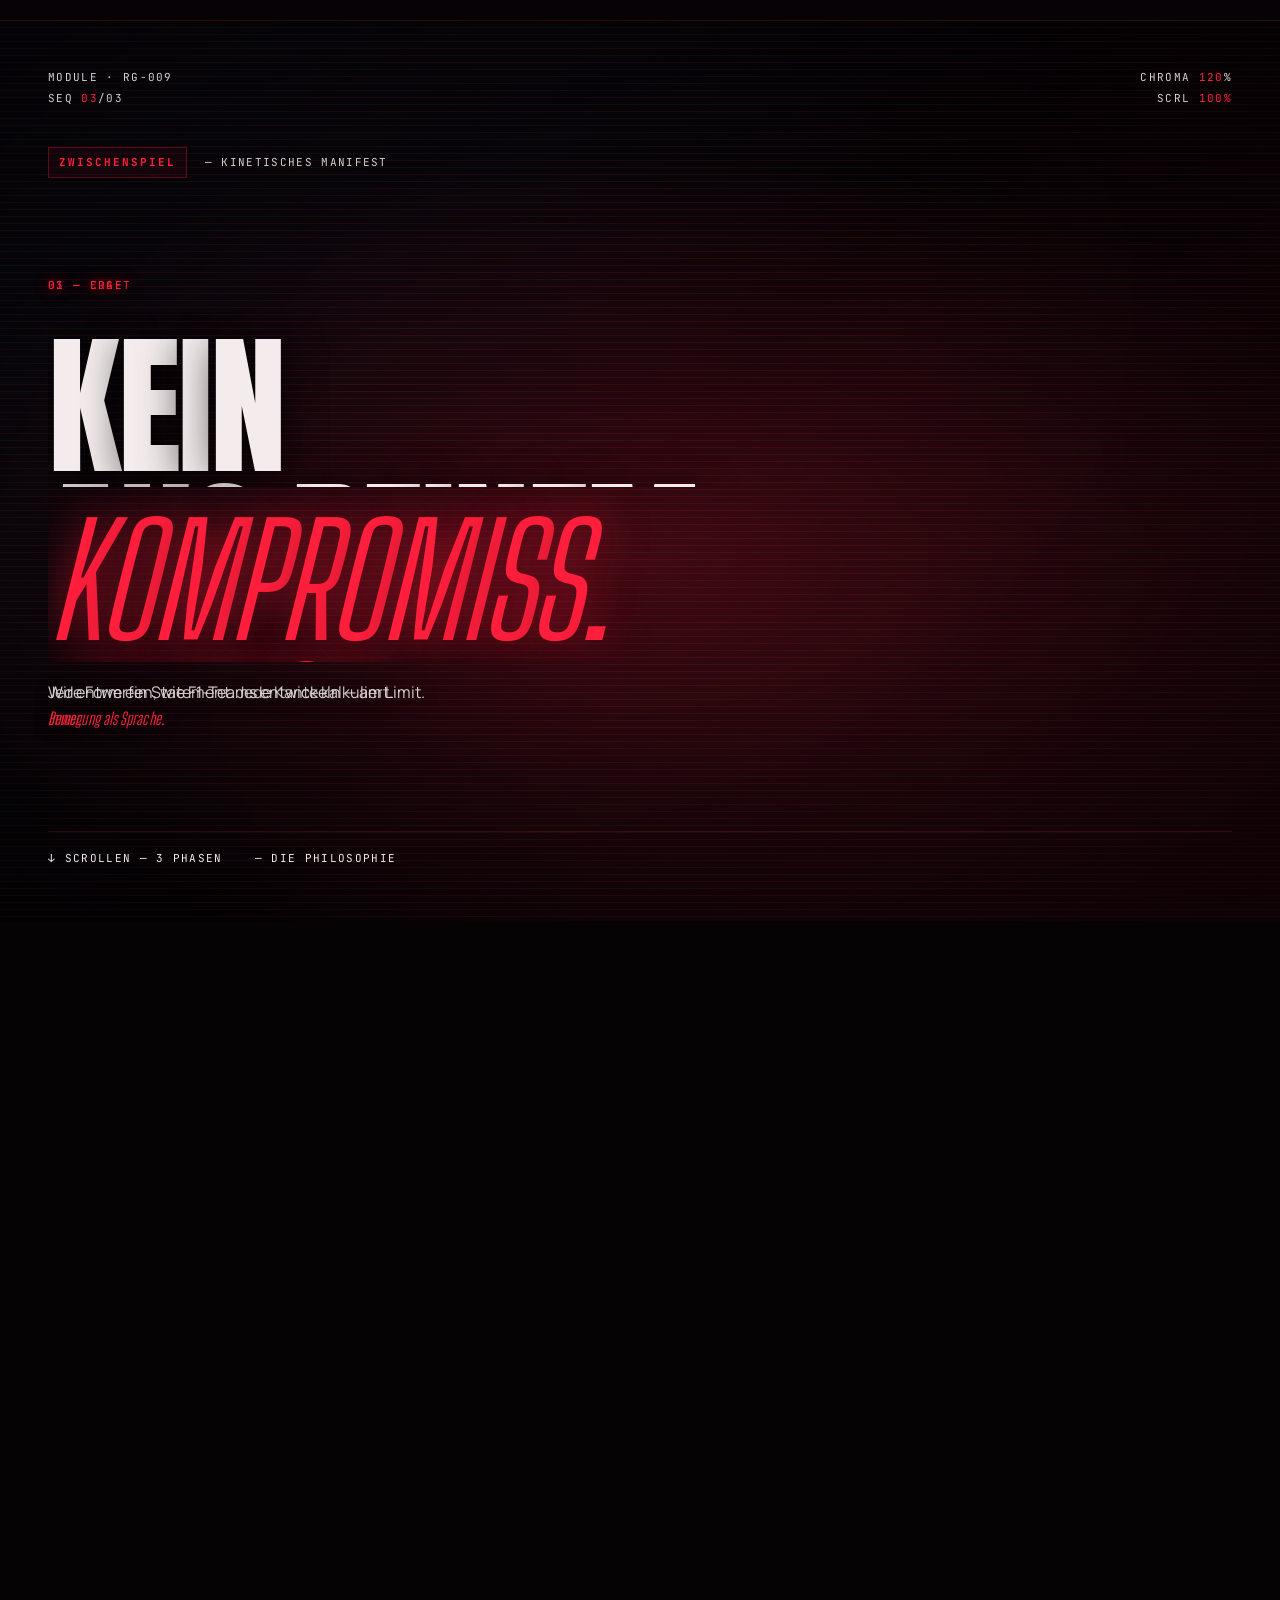
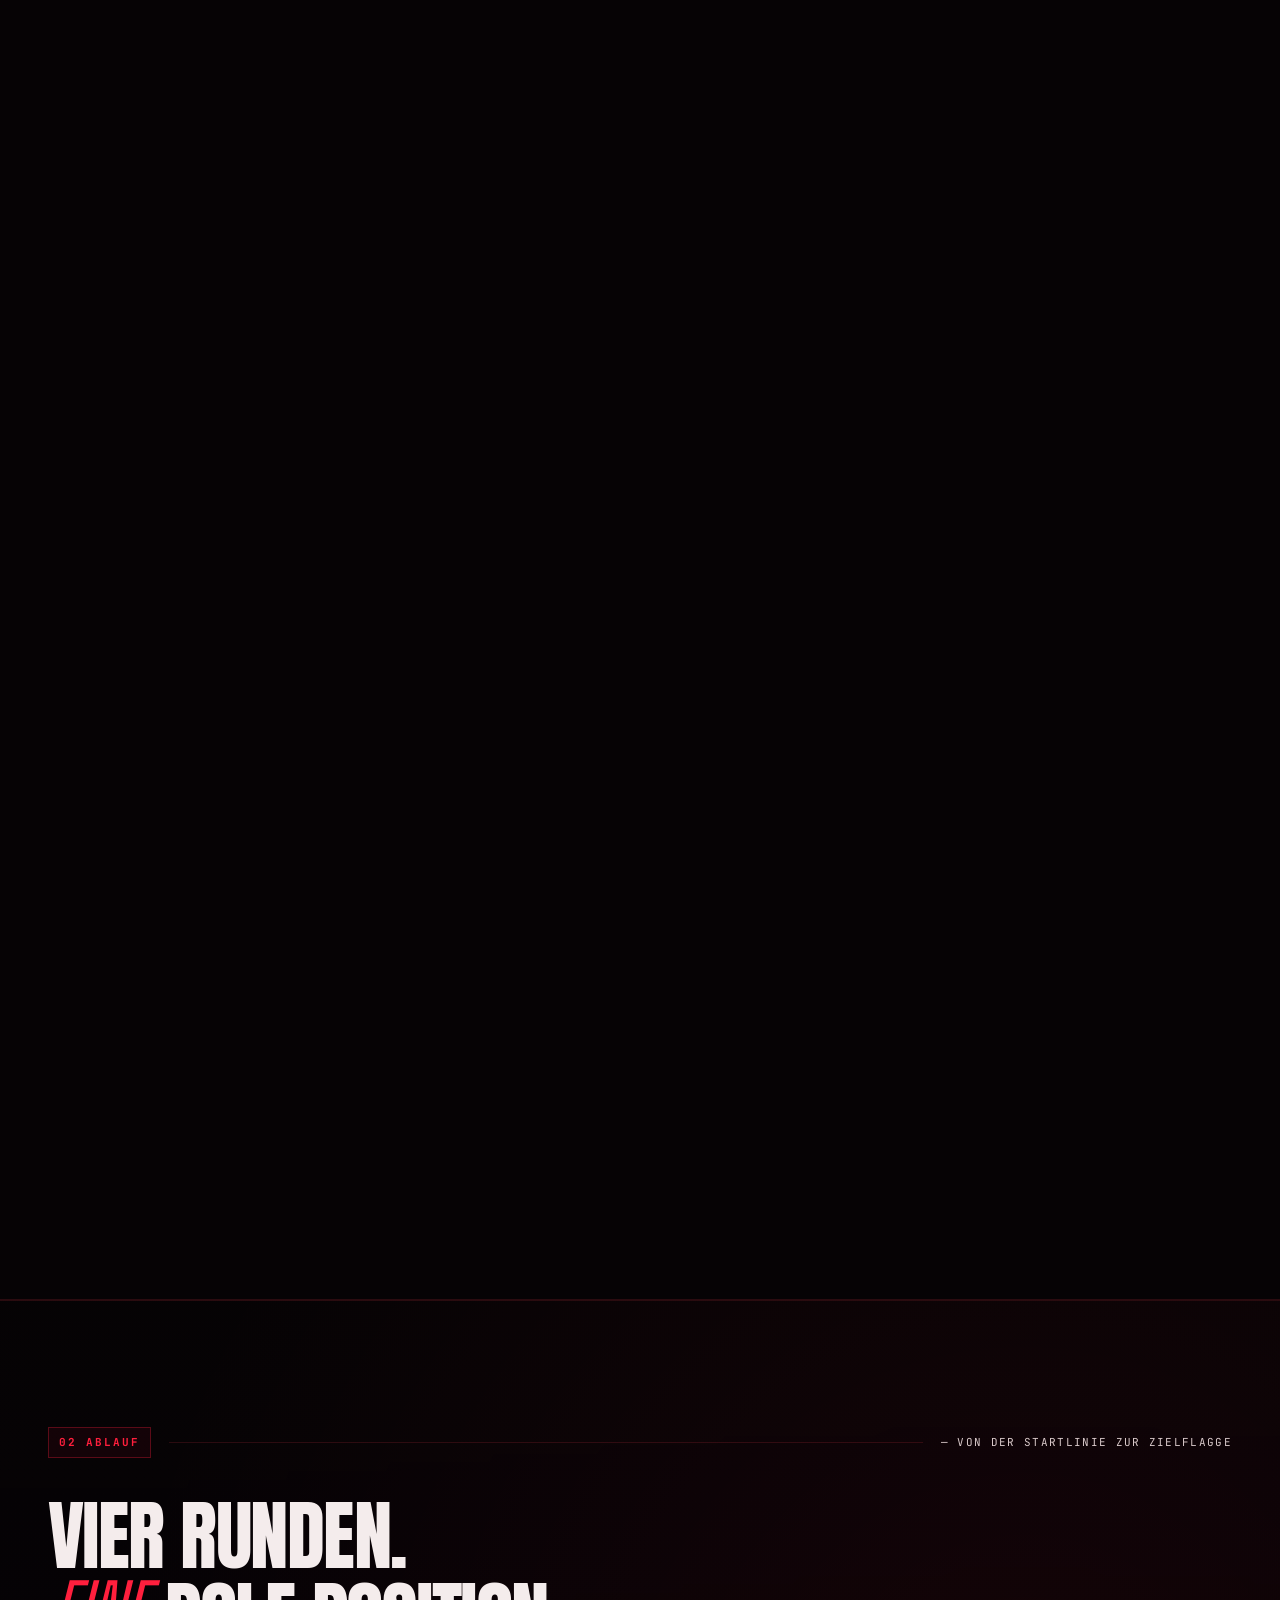
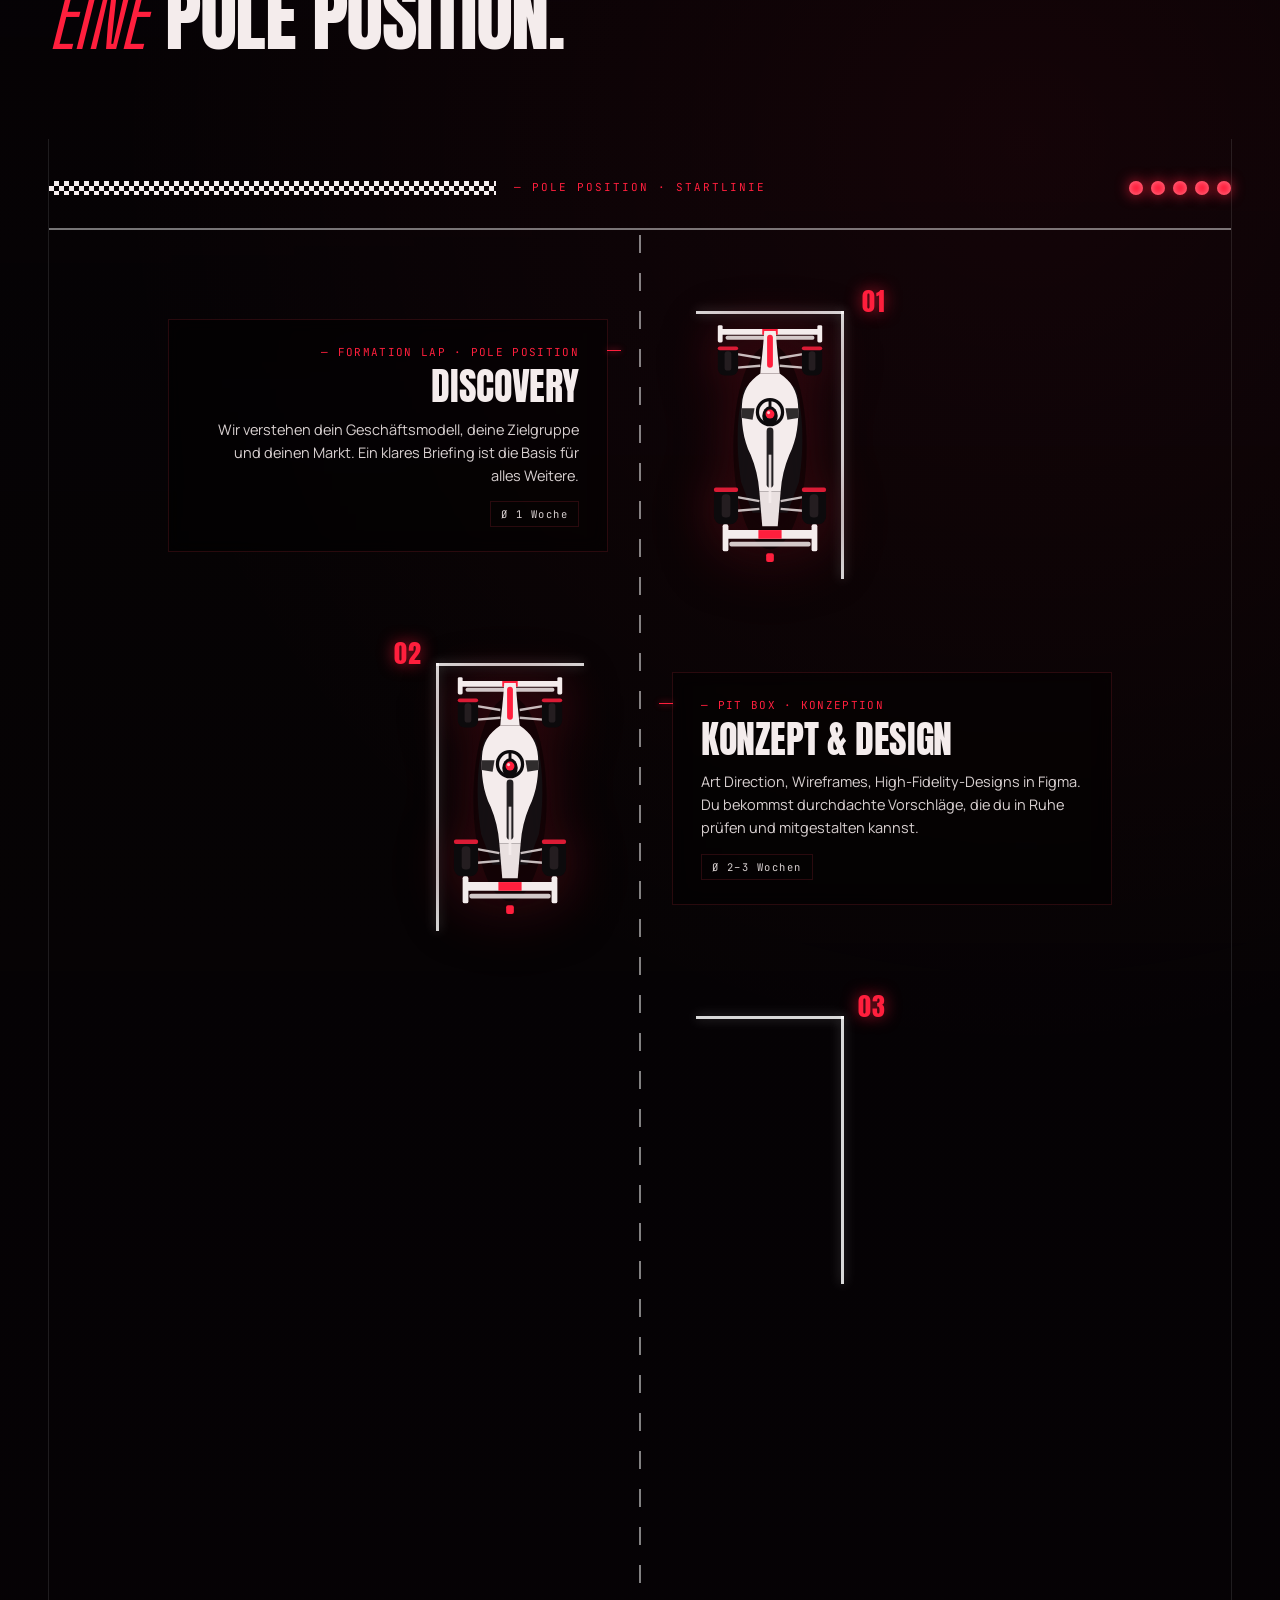
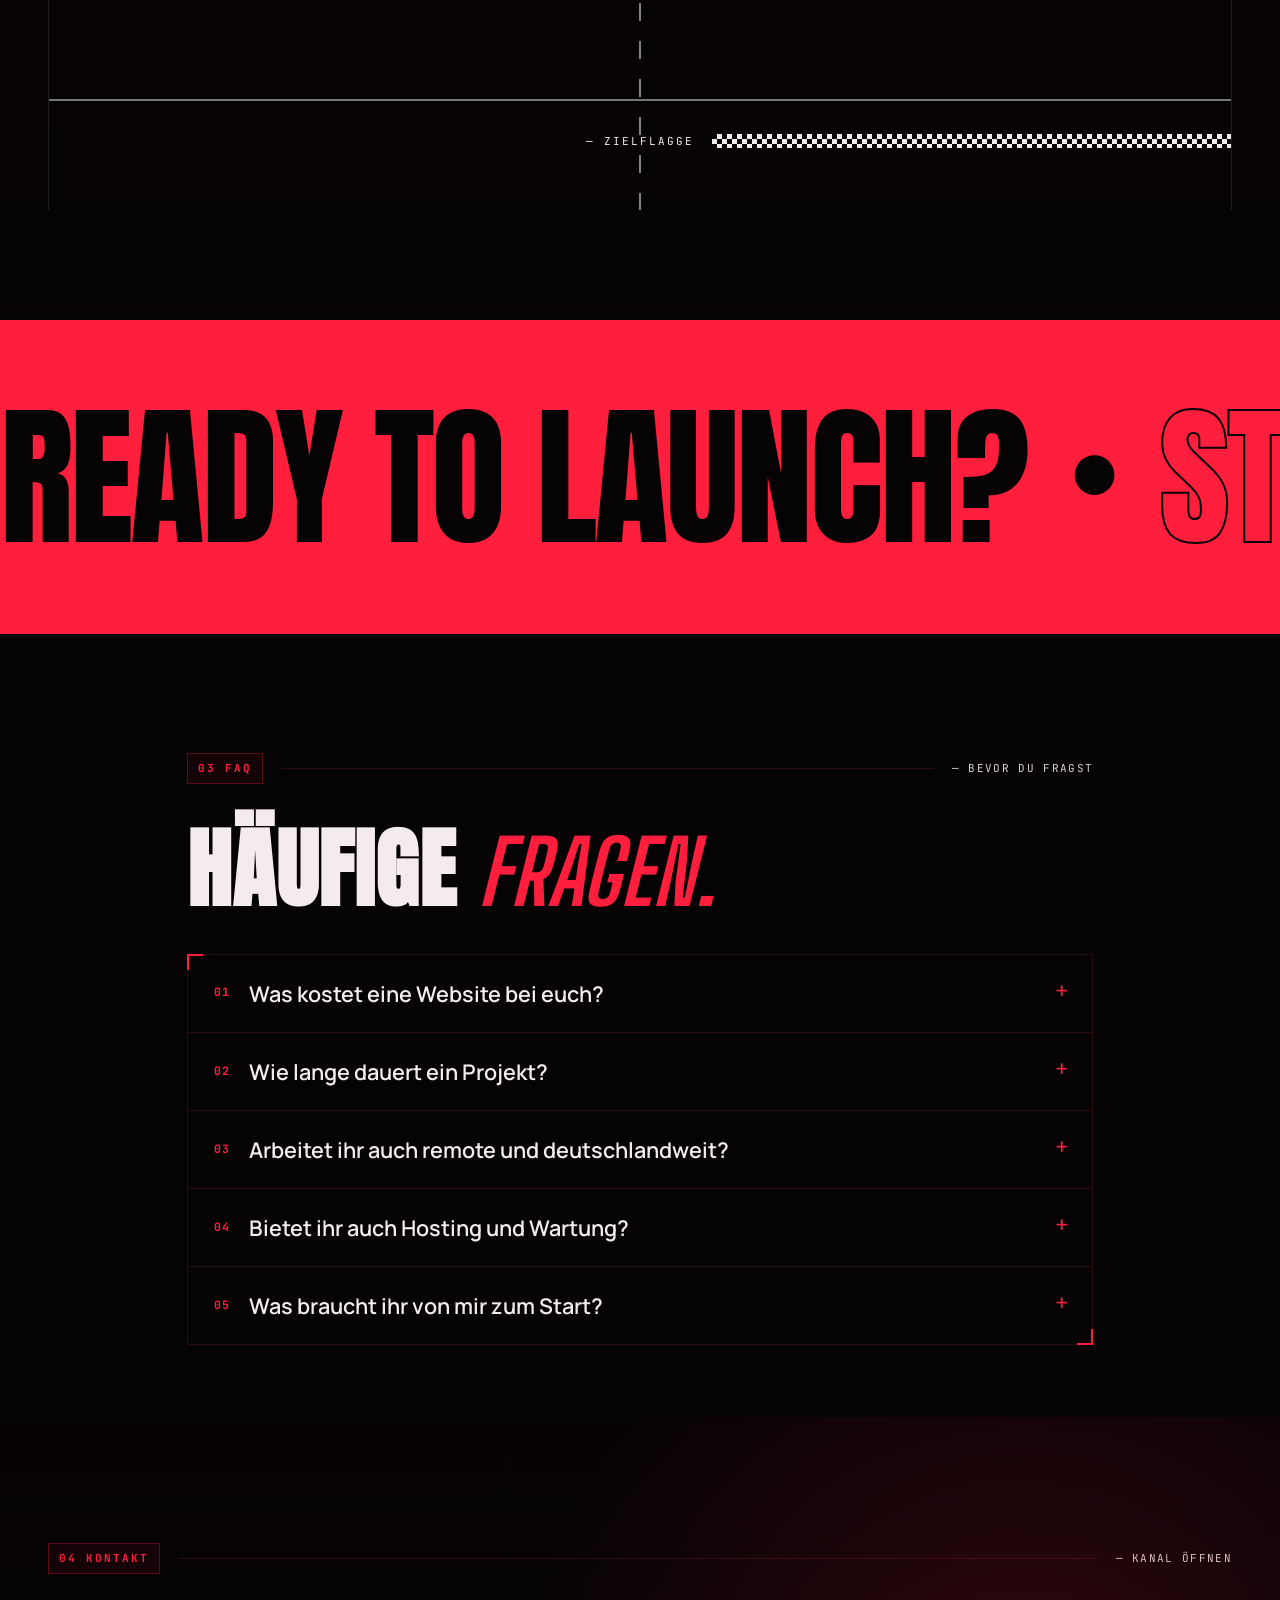
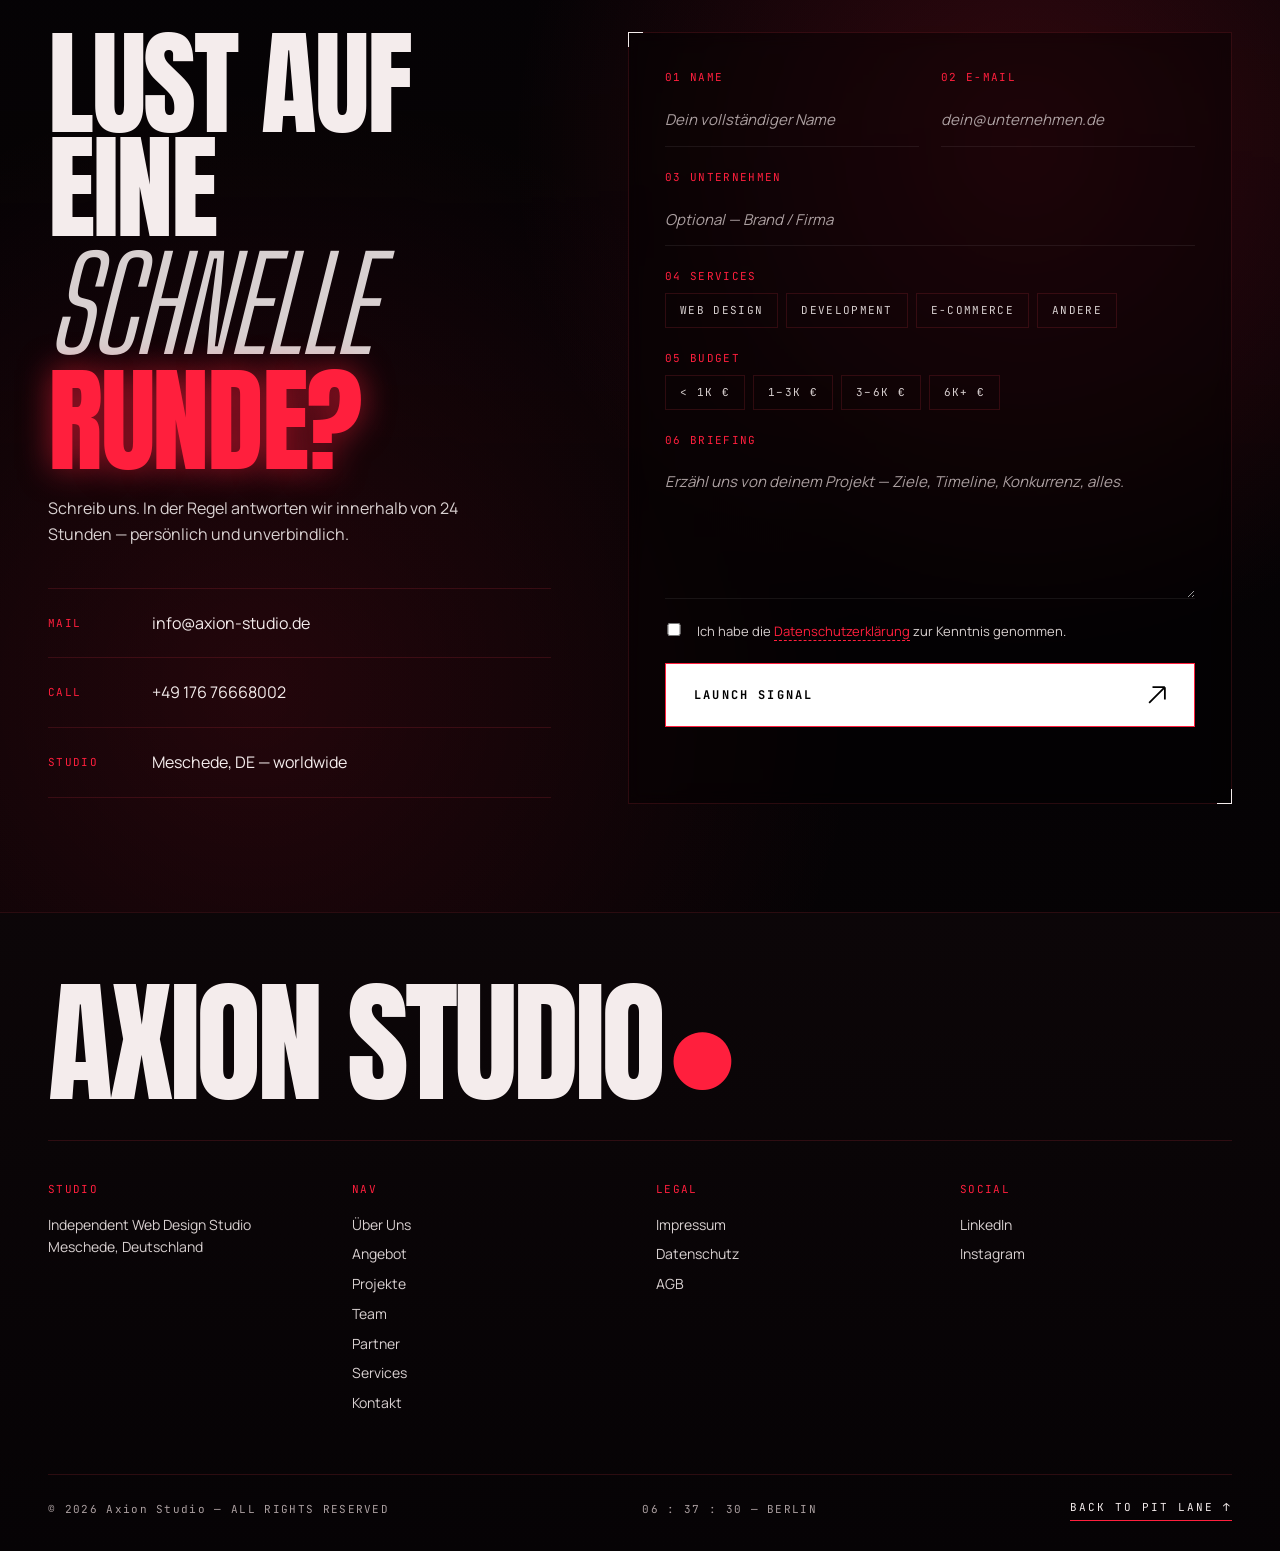
==== commit 8b7cc35e: "content(projekte): Bauschreinerei Urra als fuenftes Referenzprojekt Fenster, Tueren und Tore aus Ols" ====
--- a/index.html
+++ b/index.html
@@ -241,7 +241,7 @@
           <span class="stat__label" data-cms="start.stats.0.label">Kundenzufriedenheit</span>
         </div>
         <div class="stat">
-          <span class="stat__num" data-count="12" data-cms-count="start.stats.1.num">0</span>
+          <span class="stat__num" data-count="13" data-cms-count="start.stats.1.num">0</span>
           <span class="stat__label" data-cms="start.stats.1.label">Projekte realisiert</span>
         </div>
       </div>
@@ -786,8 +786,8 @@
   <script src="assets/js/vendor/ScrollTrigger.min.js?v=20260726p"></script>
   <script src="assets/js/vendor/lenis.min.js?v=20260726p"></script>
   <script src="assets/js/main.js?v=20260726n"></script>
-  <script src="assets/js/content.js?v=20260726t"></script>
-  <script src="assets/js/i18n.js?v=20260726t"></script>
+  <script src="assets/js/content.js?v=20260831a"></script>
+  <script src="assets/js/i18n.js?v=20260831a"></script>
   <!-- Cloudflare Web Analytics -->
   <script defer src="https://static.cloudflareinsights.com/beacon.min.js" data-cf-beacon='{"token": "d8266d7c9e09431c88ea4d6ecccccbe1"}'></script>
   <!-- End Cloudflare Web Analytics -->
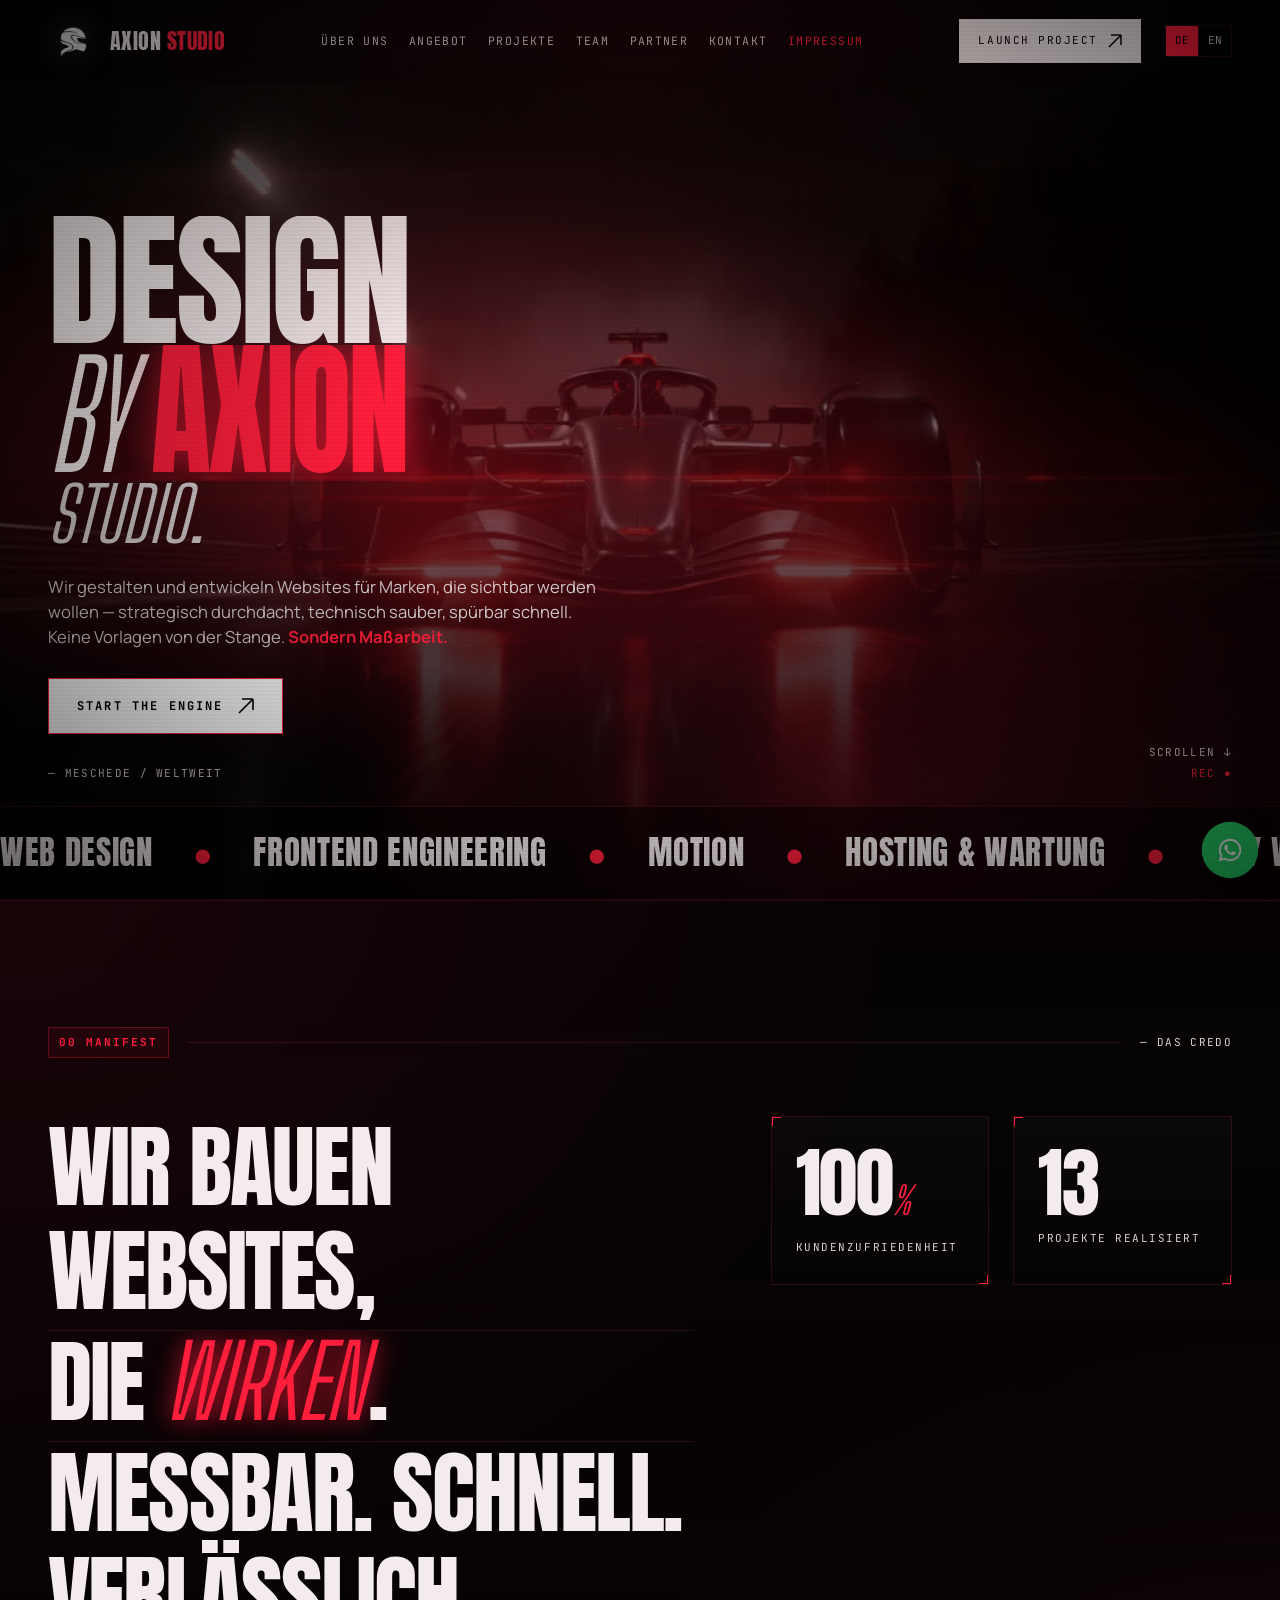
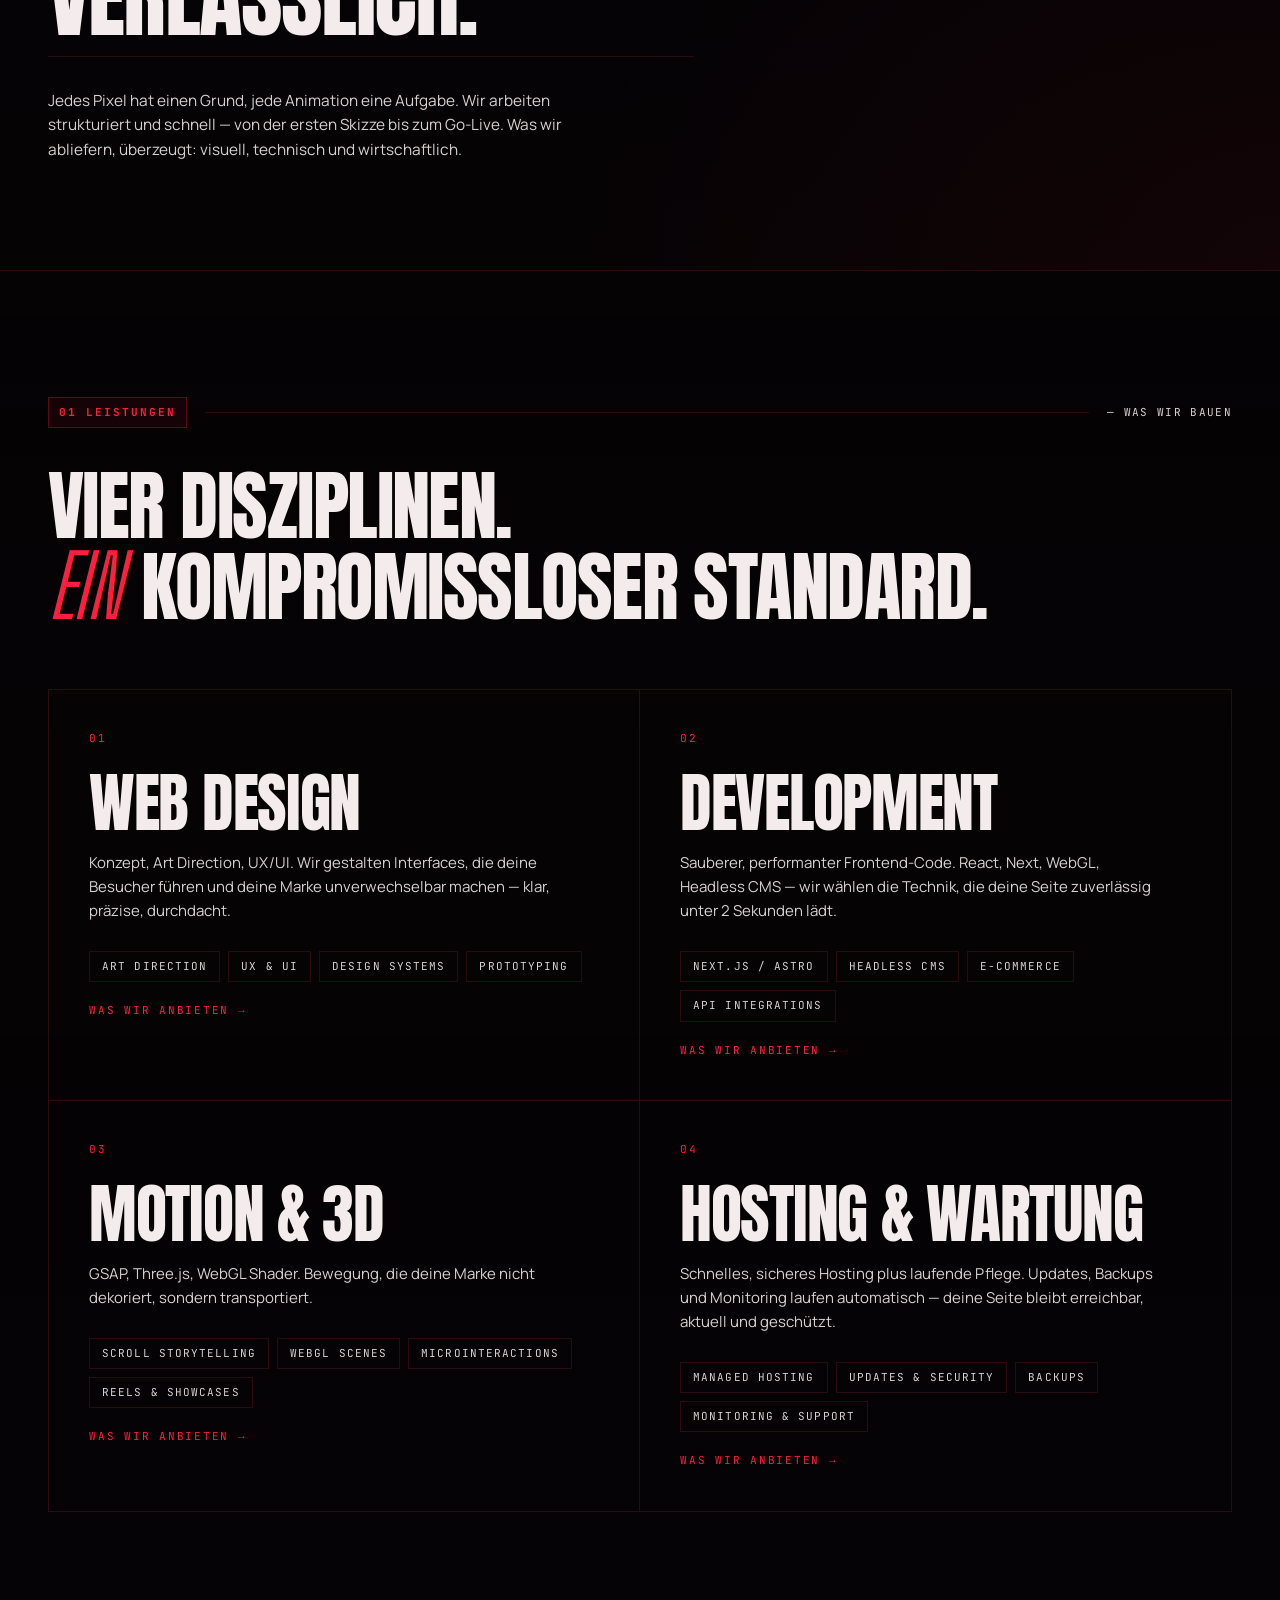
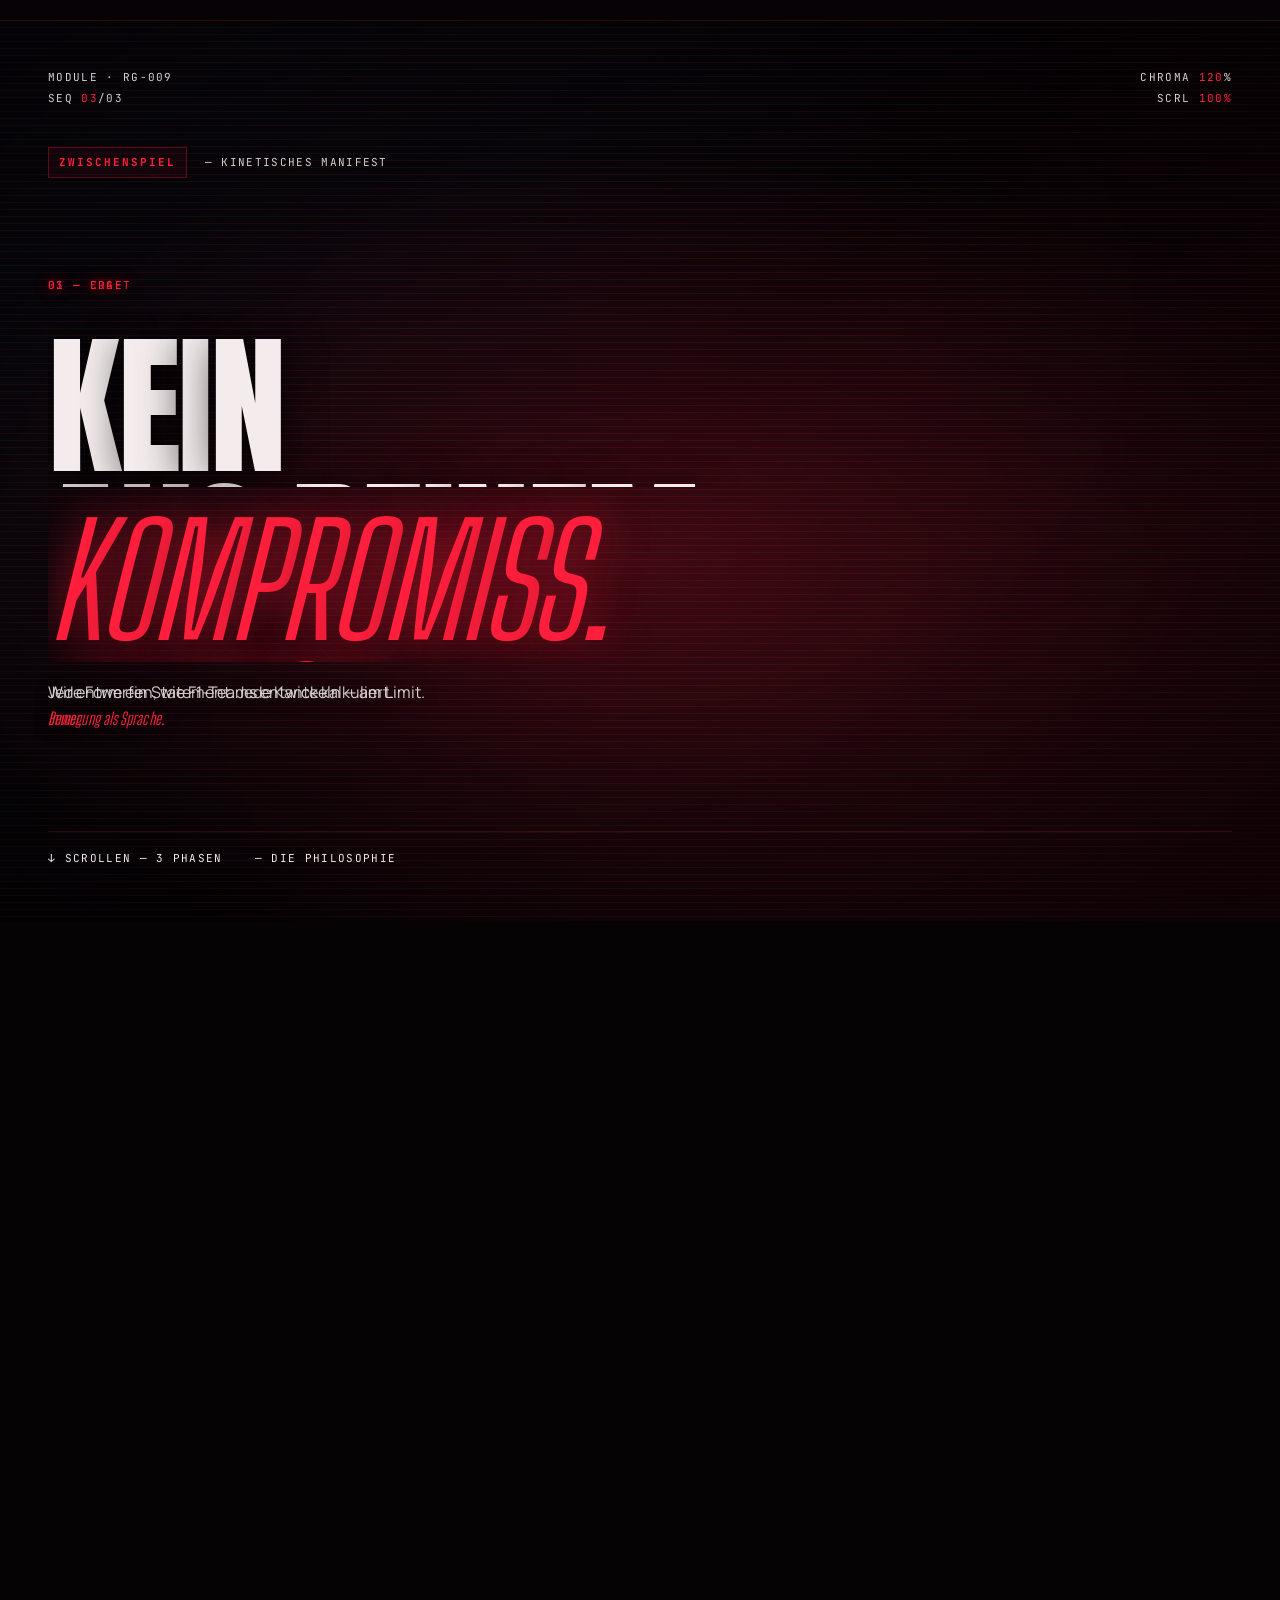
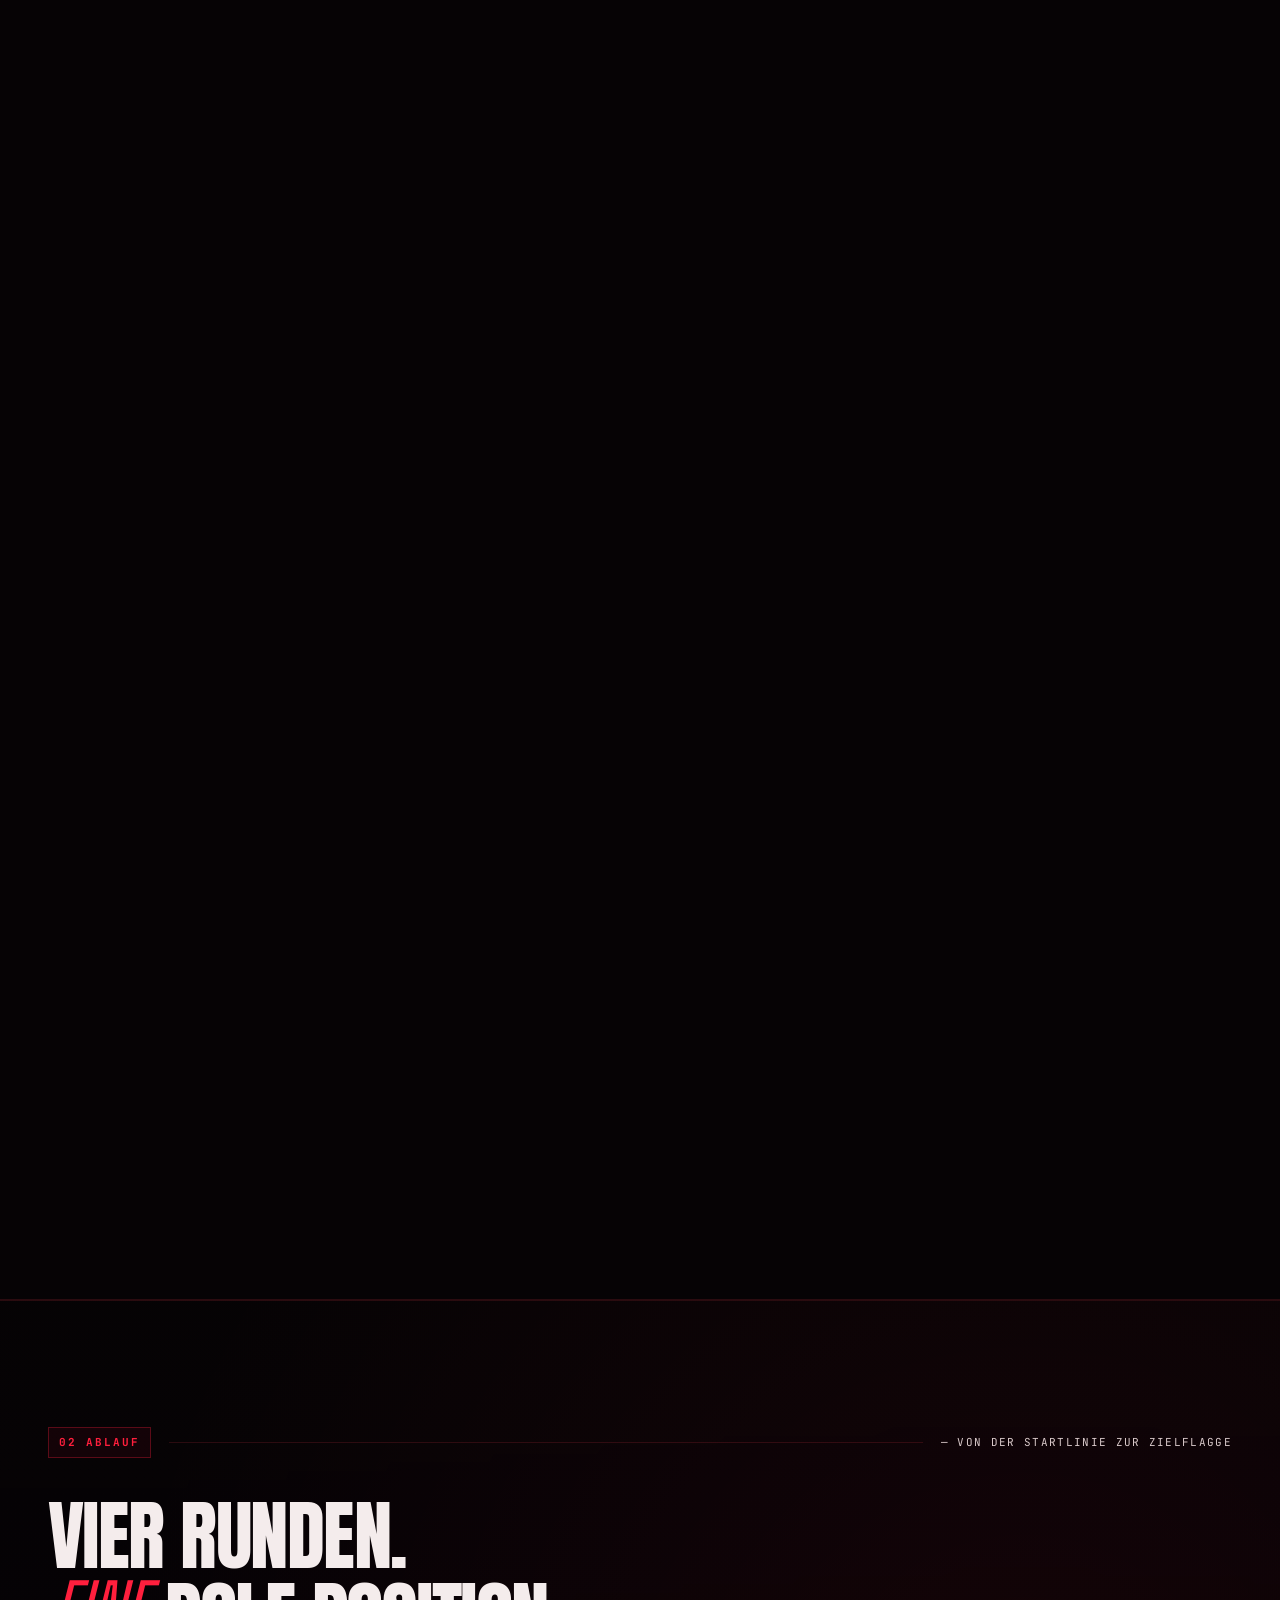
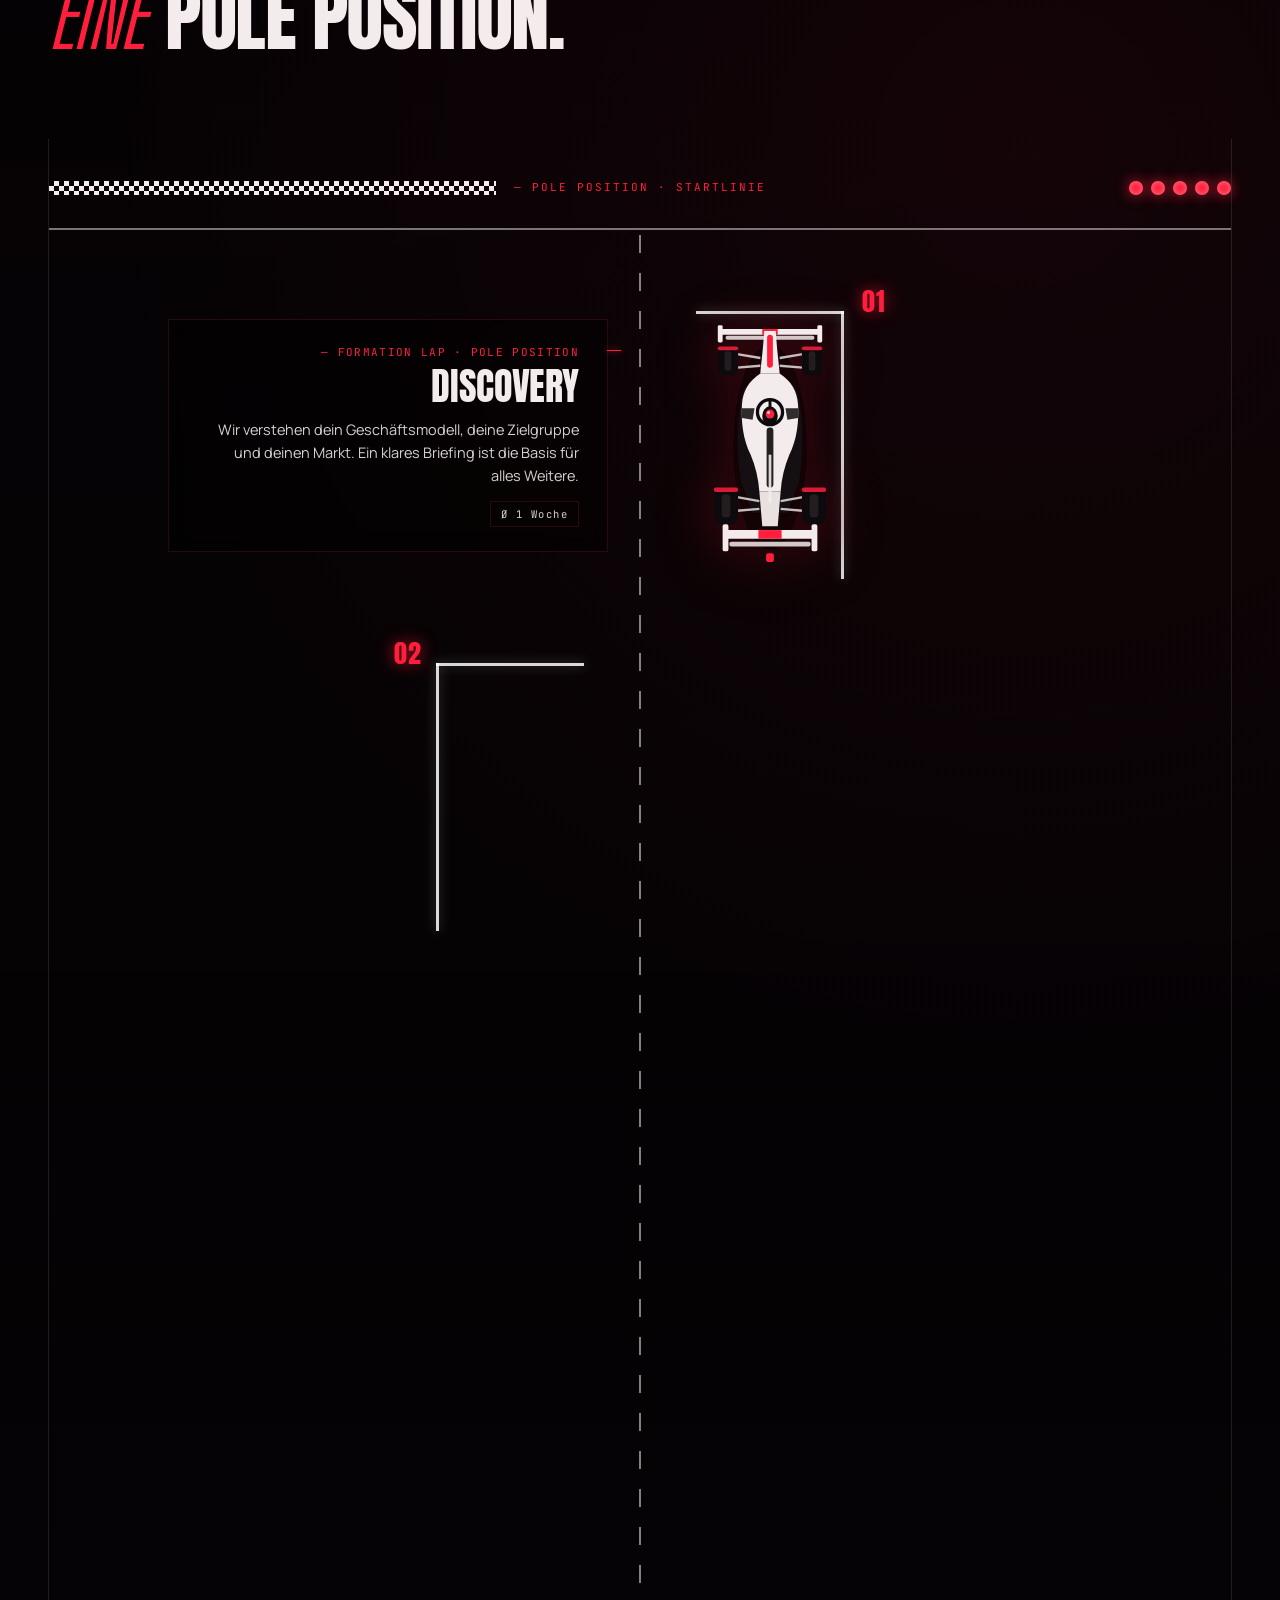
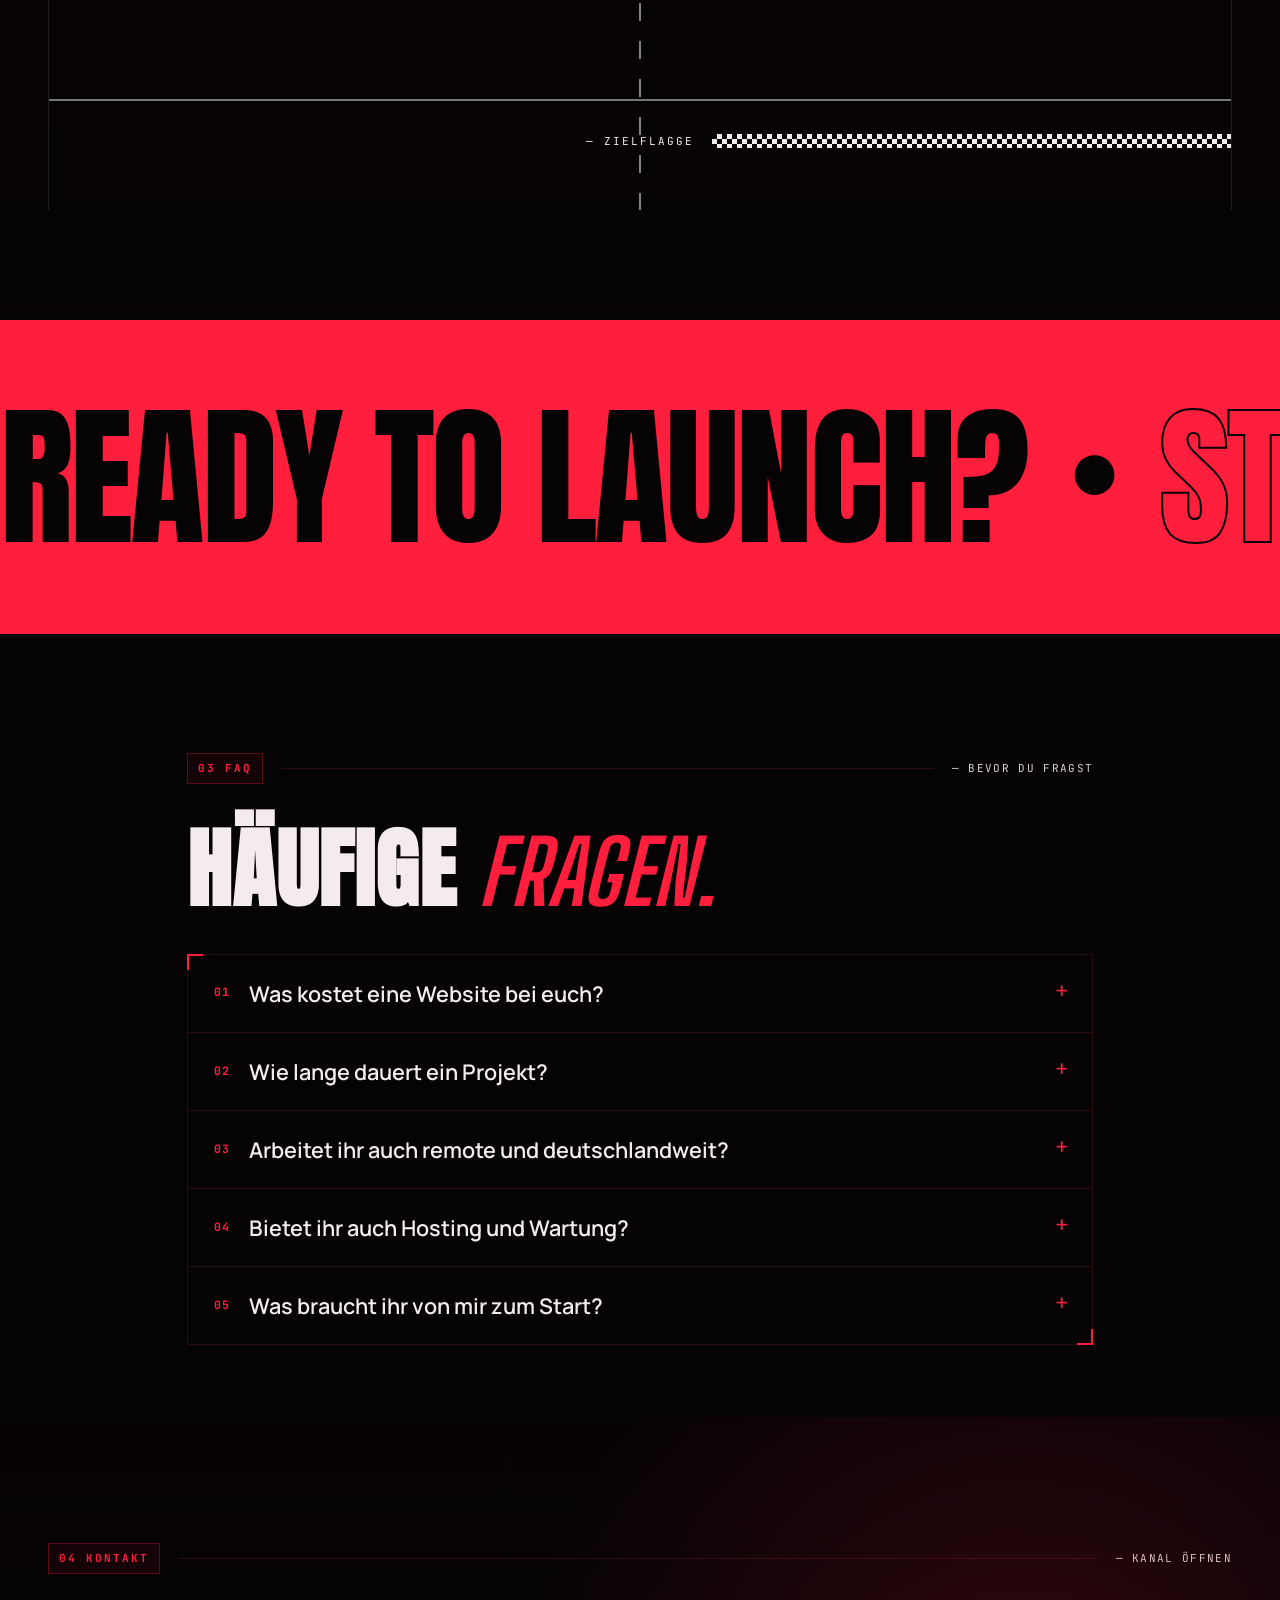
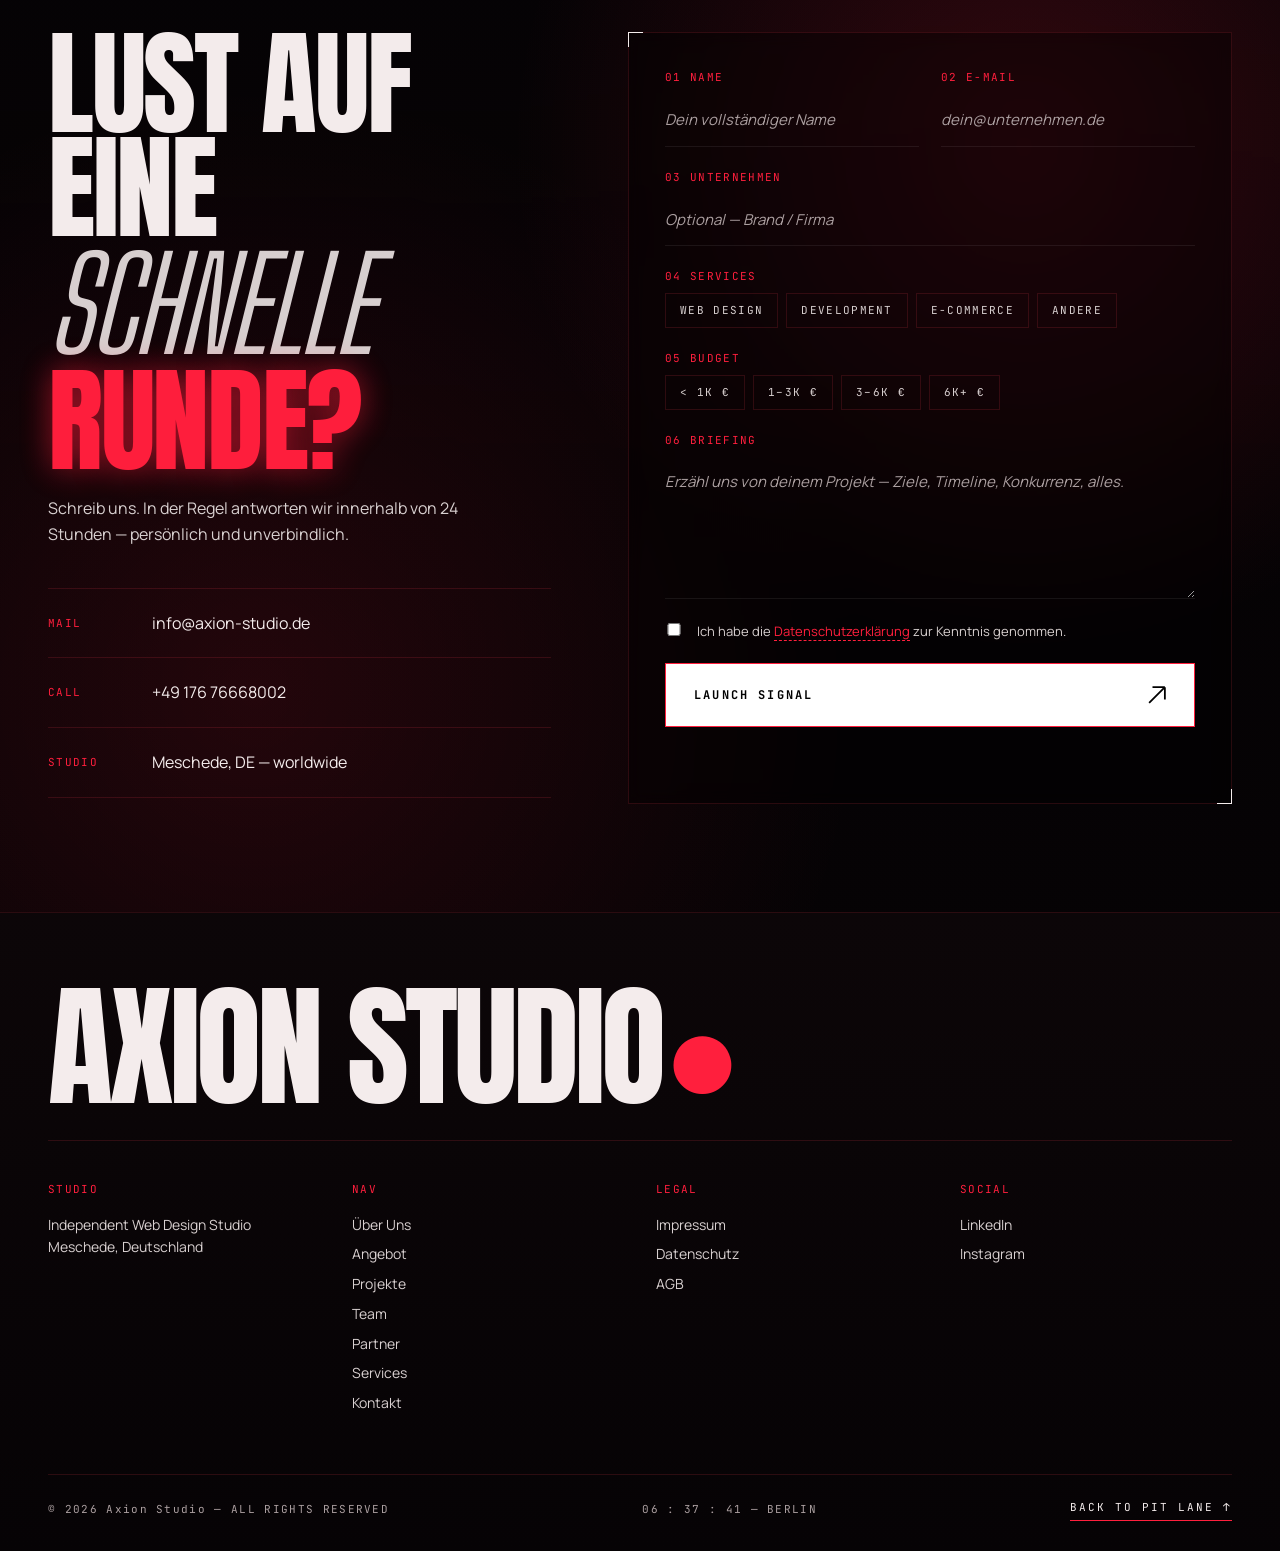
==== commit b0403604: "fix(i18n): Fallback und CMS rendern jetzt bei allen fuenf Projekten zeichengleich - inklusive der al" ====
--- a/index.html
+++ b/index.html
@@ -786,8 +786,8 @@
   <script src="assets/js/vendor/ScrollTrigger.min.js?v=20260726p"></script>
   <script src="assets/js/vendor/lenis.min.js?v=20260726p"></script>
   <script src="assets/js/main.js?v=20260726n"></script>
-  <script src="assets/js/content.js?v=20260831a"></script>
-  <script src="assets/js/i18n.js?v=20260831a"></script>
+  <script src="assets/js/content.js?v=20260831b"></script>
+  <script src="assets/js/i18n.js?v=20260831b"></script>
   <!-- Cloudflare Web Analytics -->
   <script defer src="https://static.cloudflareinsights.com/beacon.min.js" data-cf-beacon='{"token": "d8266d7c9e09431c88ea4d6ecccccbe1"}'></script>
   <!-- End Cloudflare Web Analytics -->
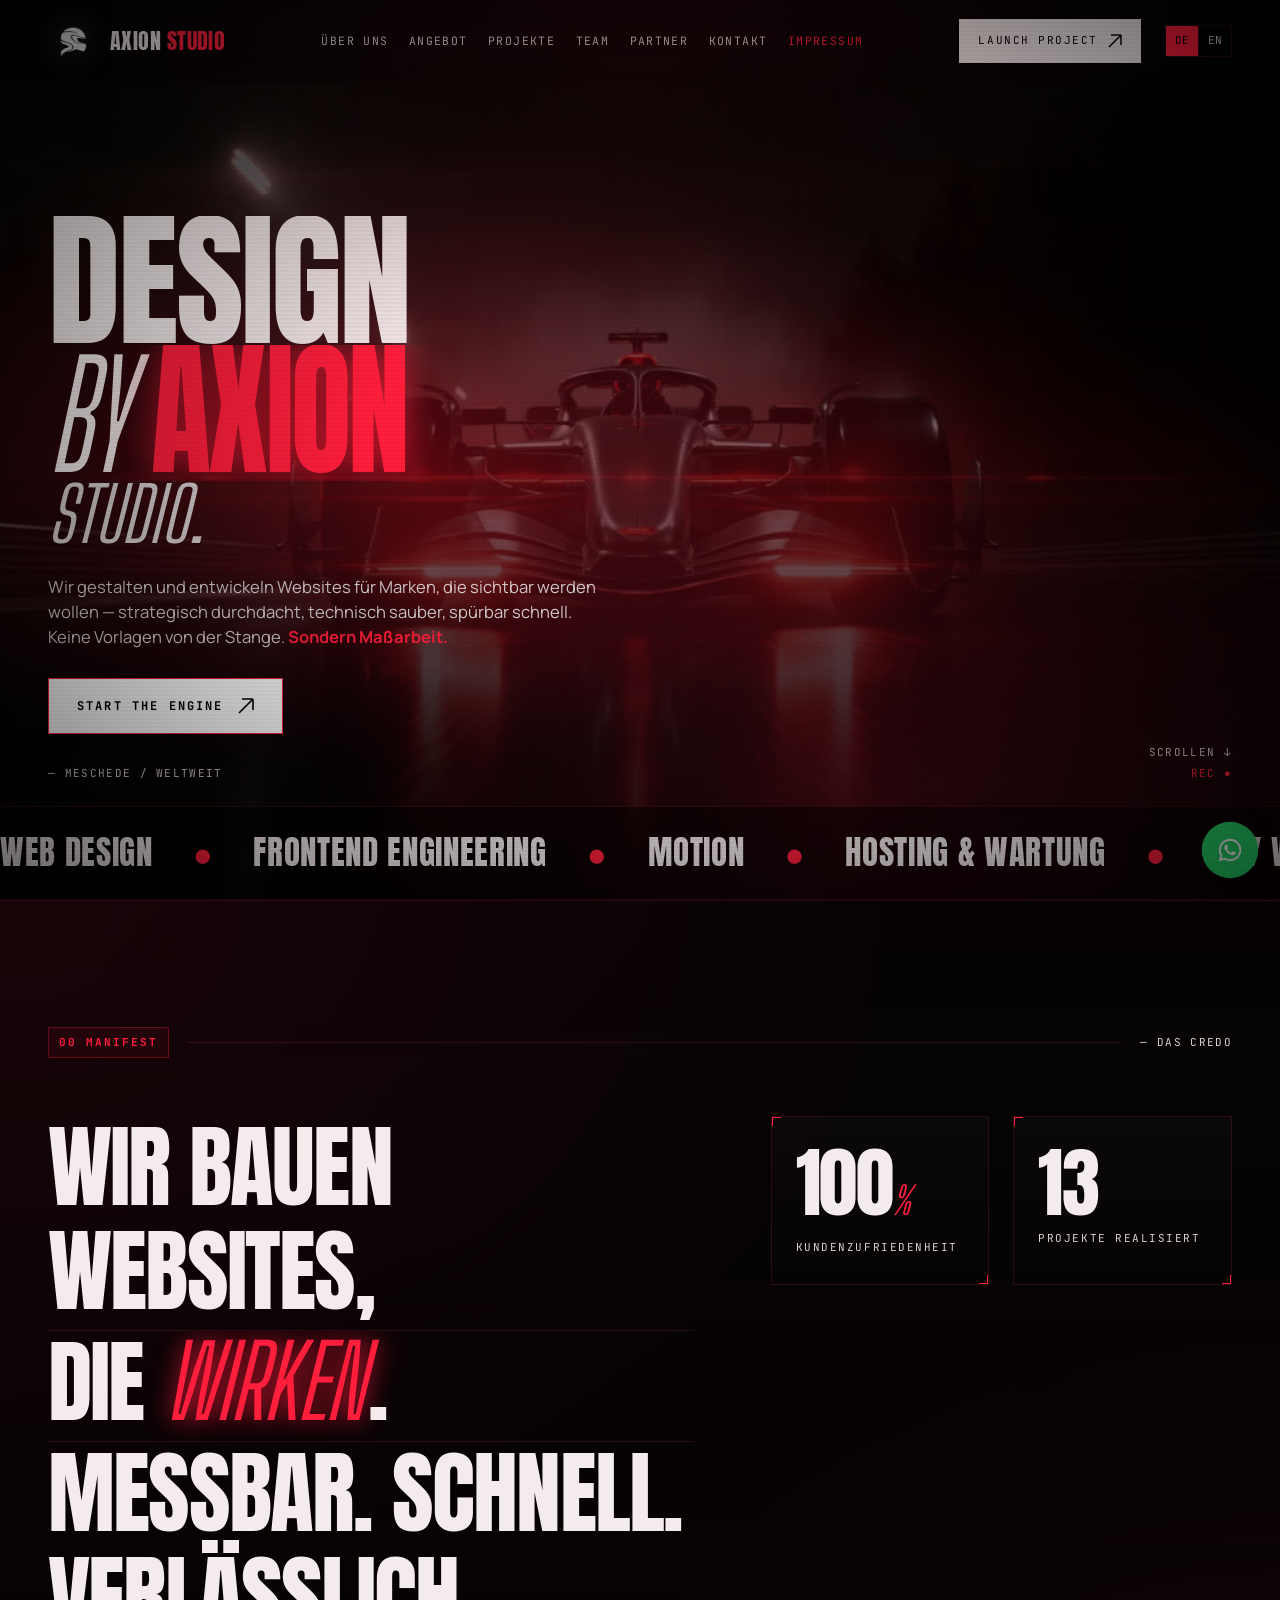
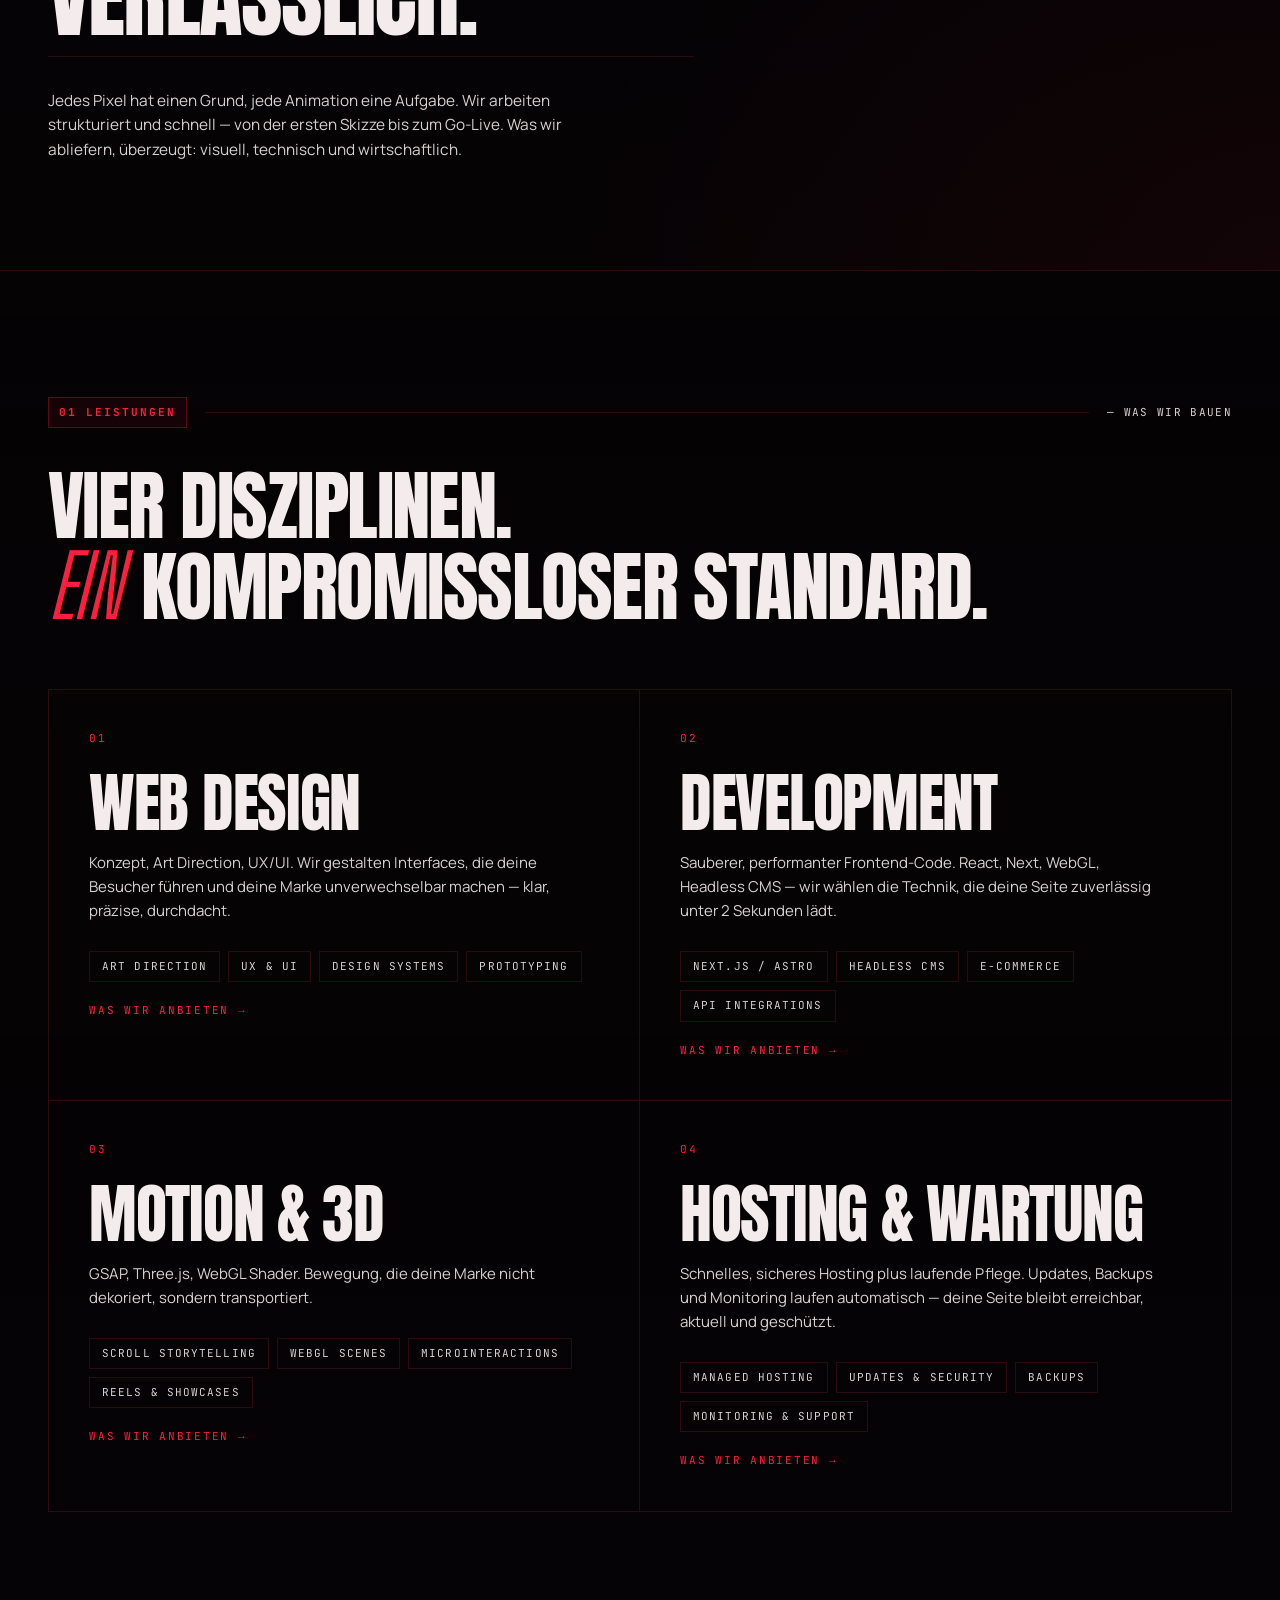
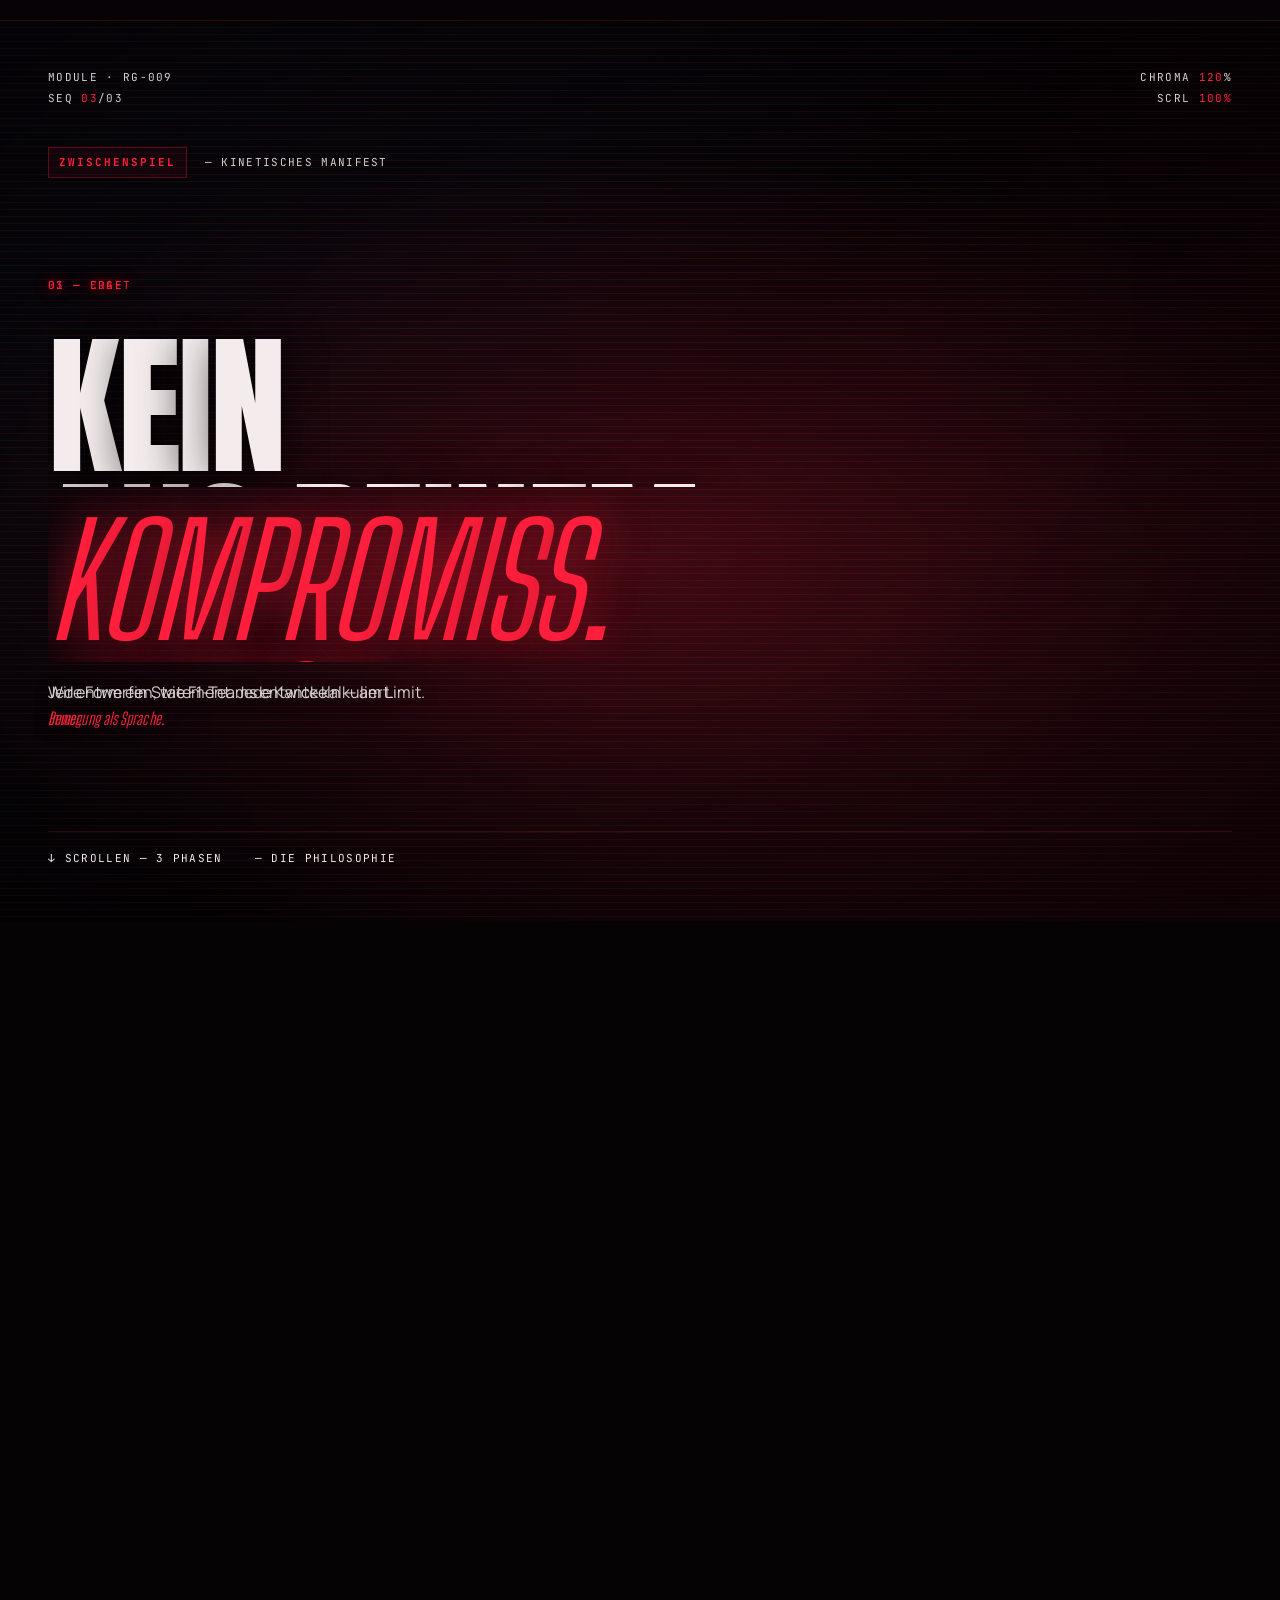
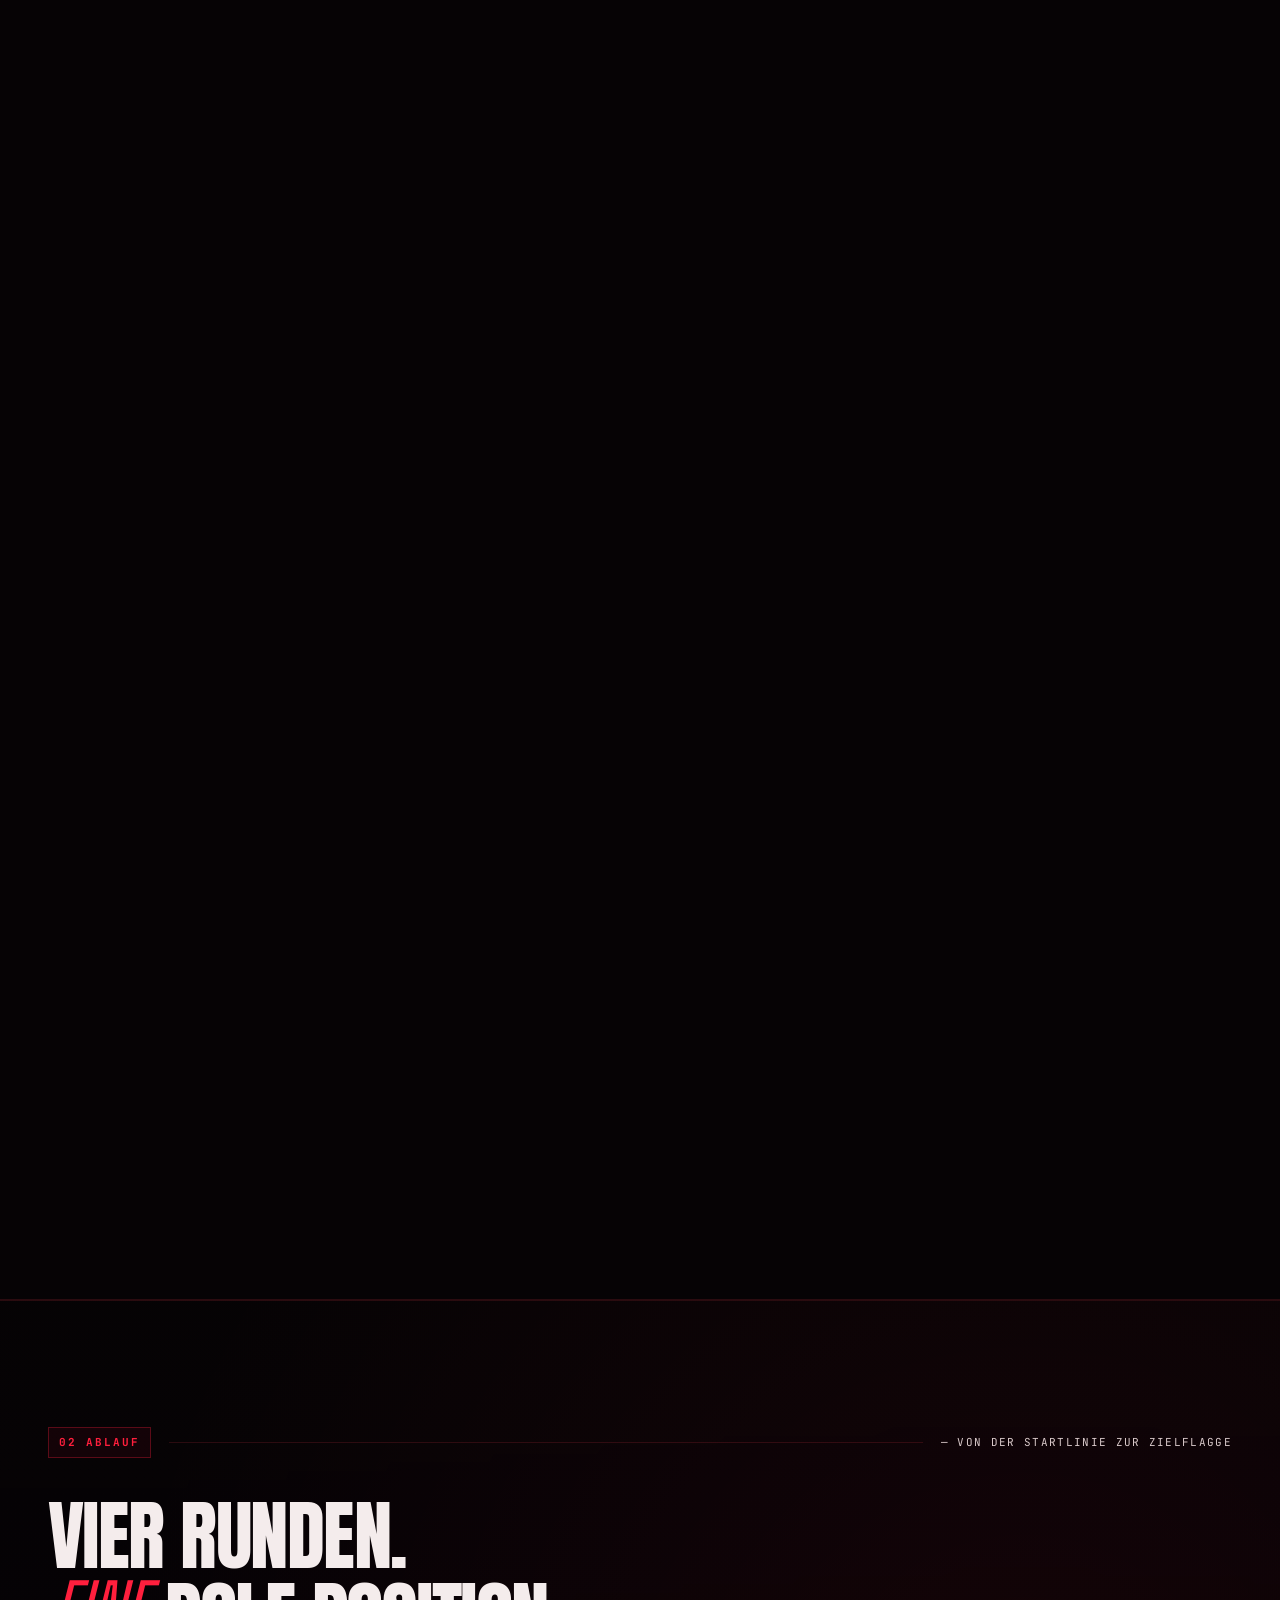
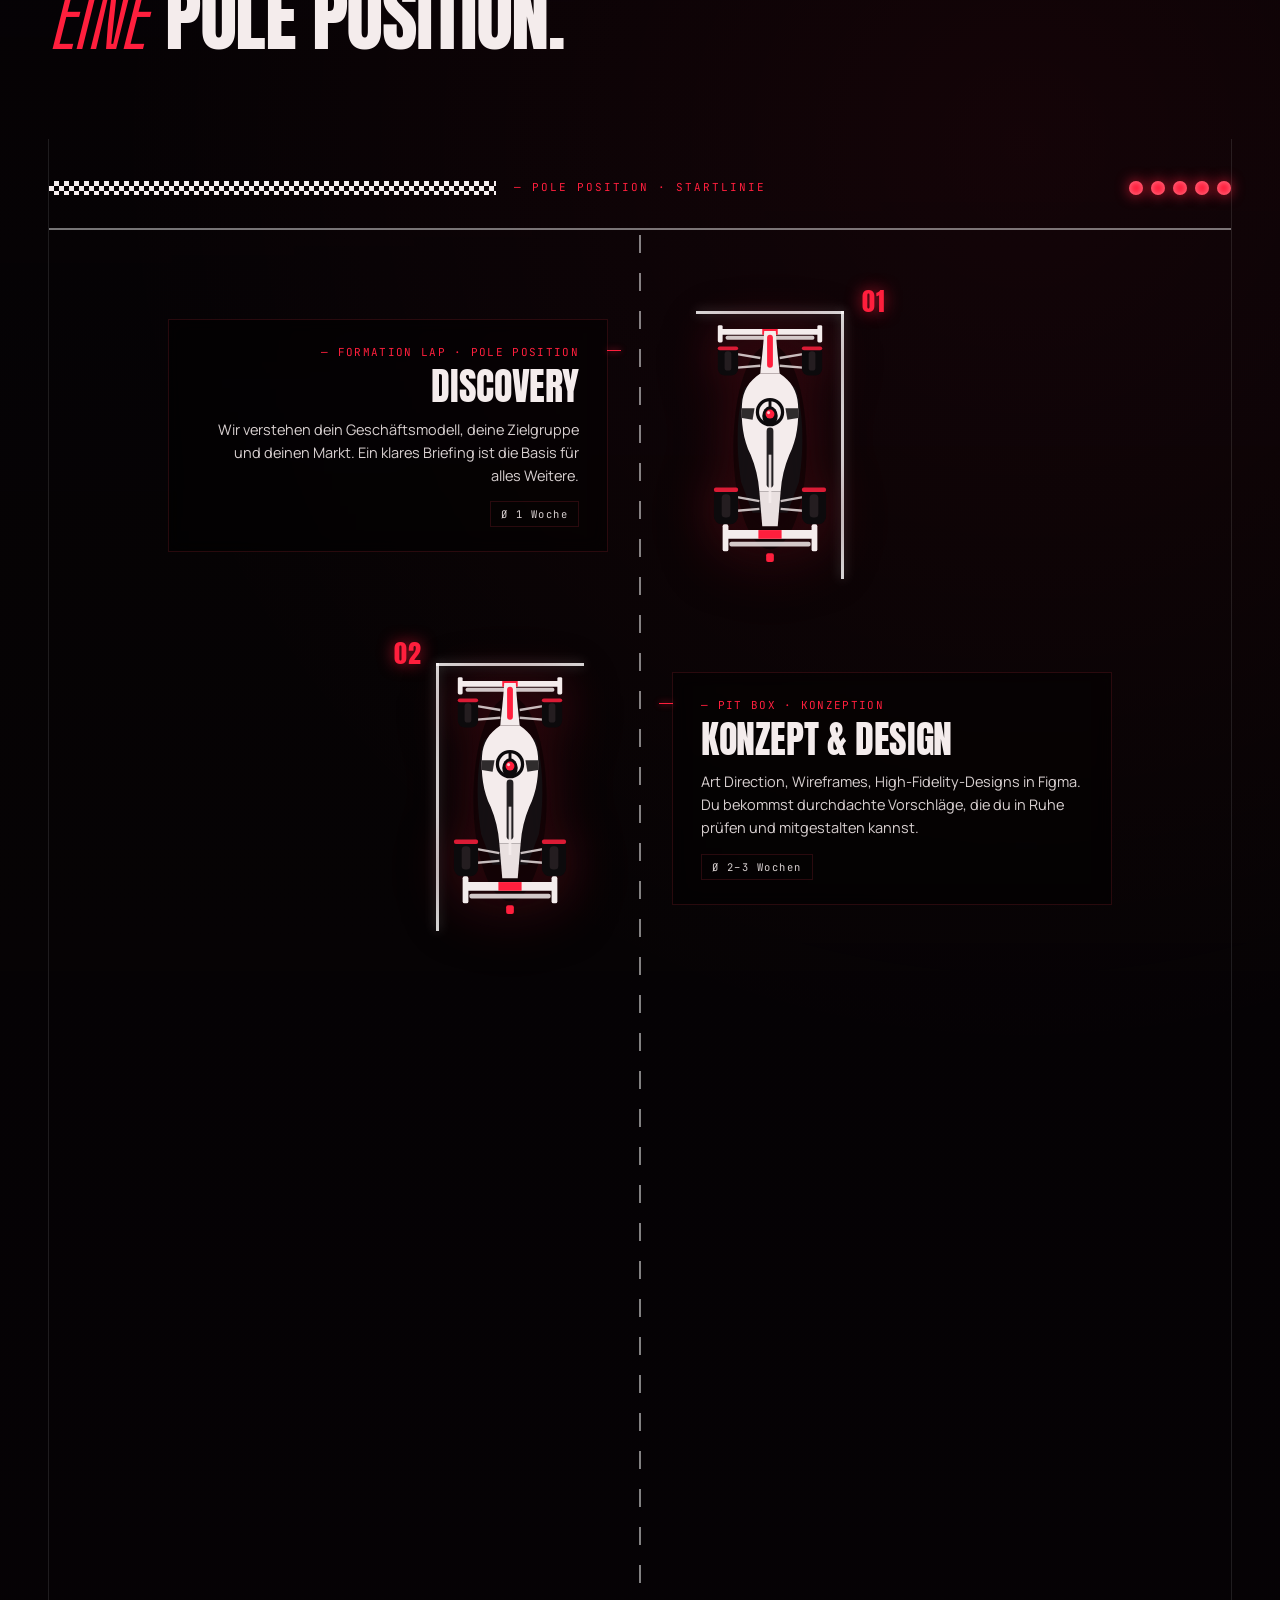
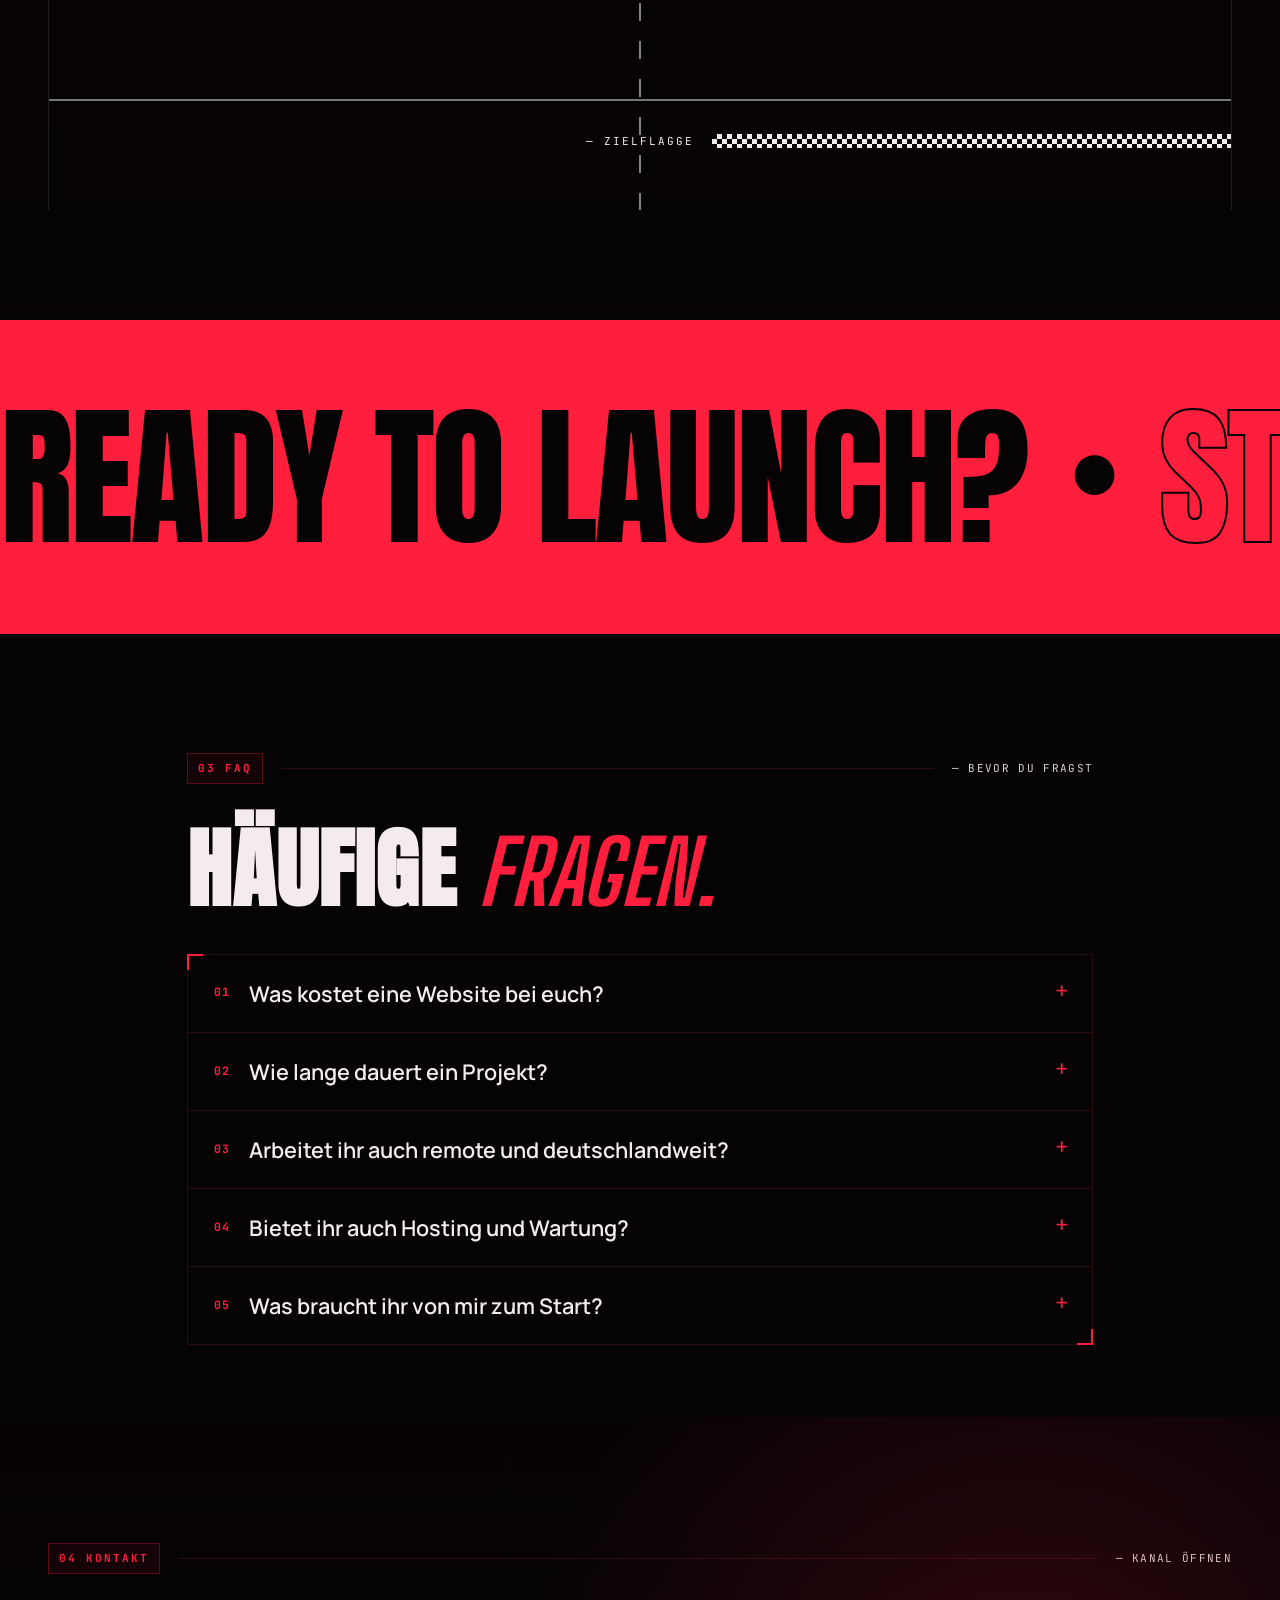
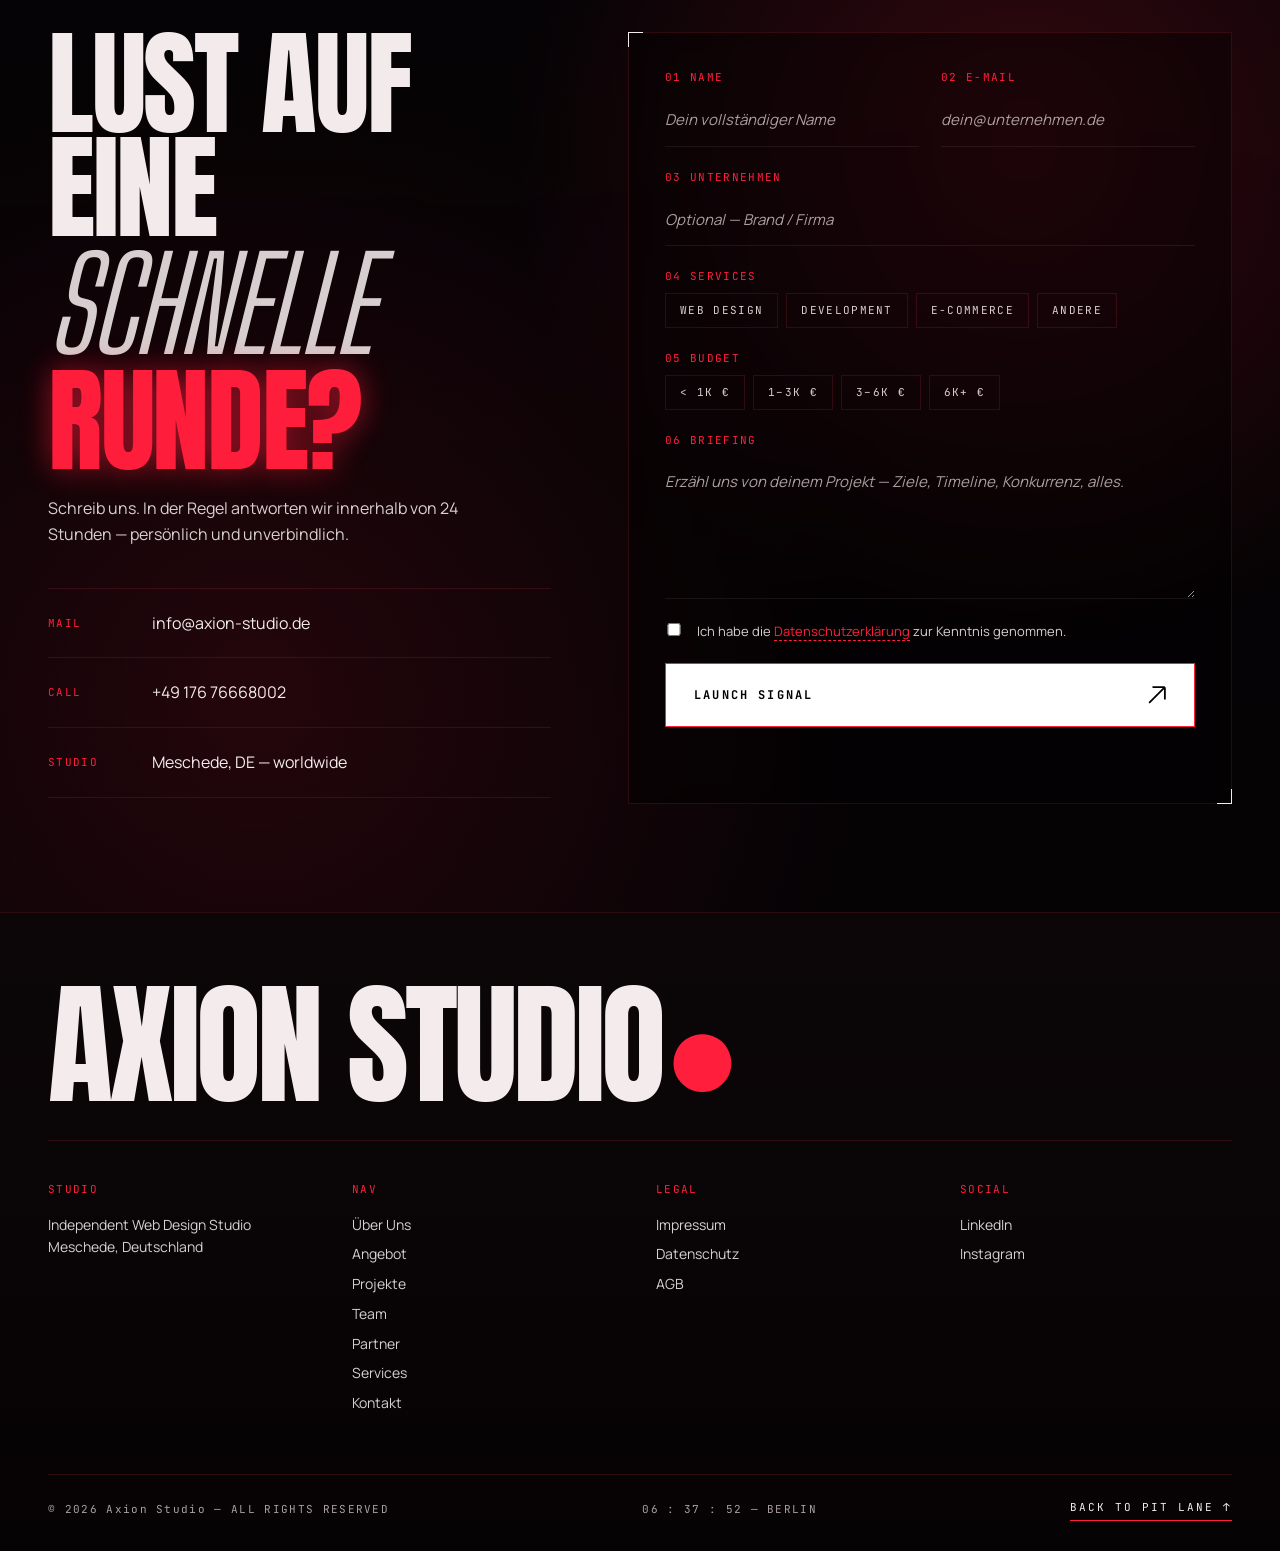
==== commit c4eb928b: "fix(team): Standbild fuer den Full-Page-Hintergrund - team.html war die einzige Videoseite ohne Post" ====
--- a/index.html
+++ b/index.html
@@ -78,7 +78,7 @@
        Hintergrund beim Runterscrollen sichtbar wird, steht sofort ein echtes
        Bild statt Schwarz (das Video decodiert dahinter). Konkurriert nicht mit dem Hero. -->
   <link rel="preload" href="assets/images/scroll-poster.jpg?v=20260726h" as="image" fetchpriority="low" />
-  <link rel="stylesheet" href="assets/css/style.css?v=20260726t" />
+  <link rel="stylesheet" href="assets/css/style.css?v=20260831b" />
 </head>
 <body>
   <a class="skip-link" href="#content">Zum Inhalt springen</a>
--- a/assets/css/style.css
+++ b/assets/css/style.css
@@ -434,7 +434,8 @@
    ========================================================= */
 .hero__video,
 .bg-loop__video,
-#bgScrollVideo {
+#bgScrollVideo,
+#teamBgVideo {
   background-image: var(--poster);
   background-size: cover;
   background-position: center;
@@ -443,7 +444,8 @@
 @media (max-width: 900px) {
   .hero__video,
   .bg-loop__video,
-  #bgScrollVideo { background-image: var(--poster-mobile, var(--poster)); }
+  #bgScrollVideo,
+  #teamBgVideo { background-image: var(--poster-mobile, var(--poster)); }
   /* muss dem object-position der Videoflaeche folgen, sonst springt der
      Ausschnitt beim Uebergang Poster -> Wiedergabe (kontakt: Fahrzeugfront) */
   .bg-loop__video--front { background-position: 12% 50%; }
